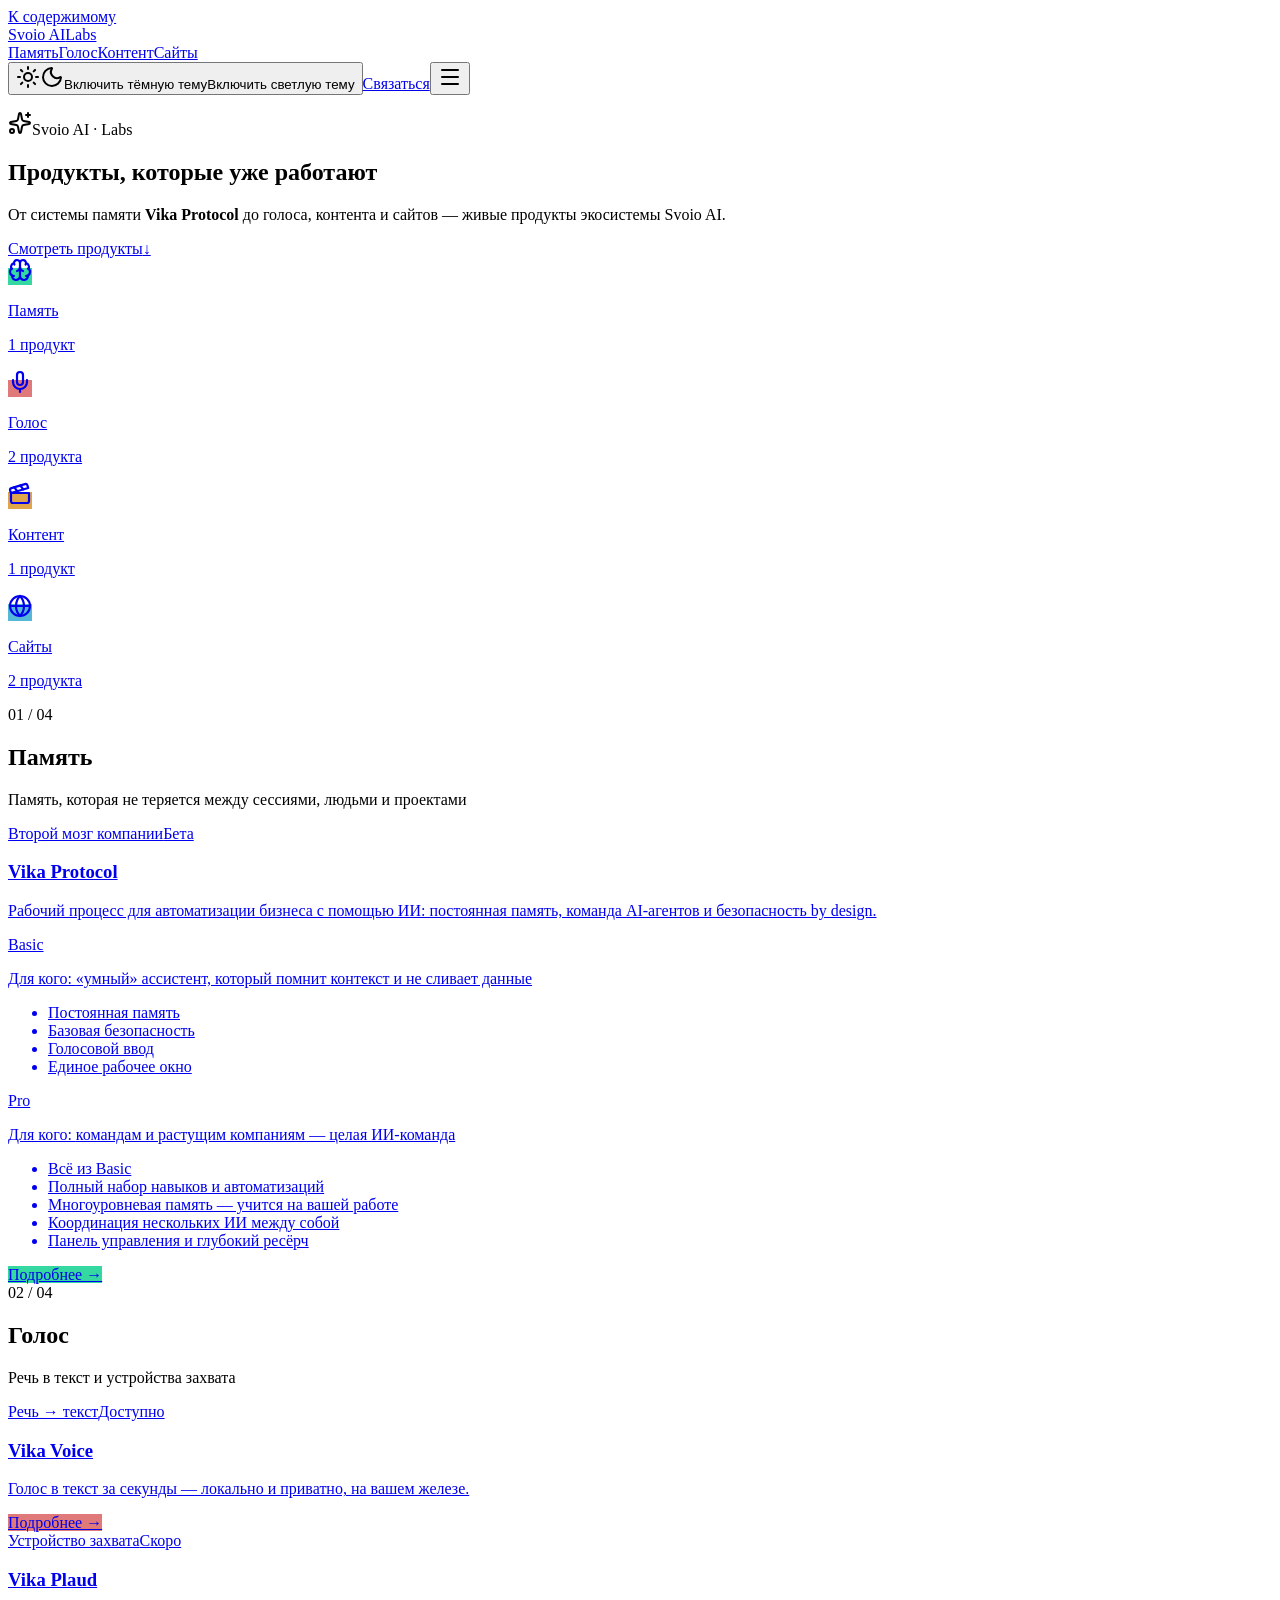
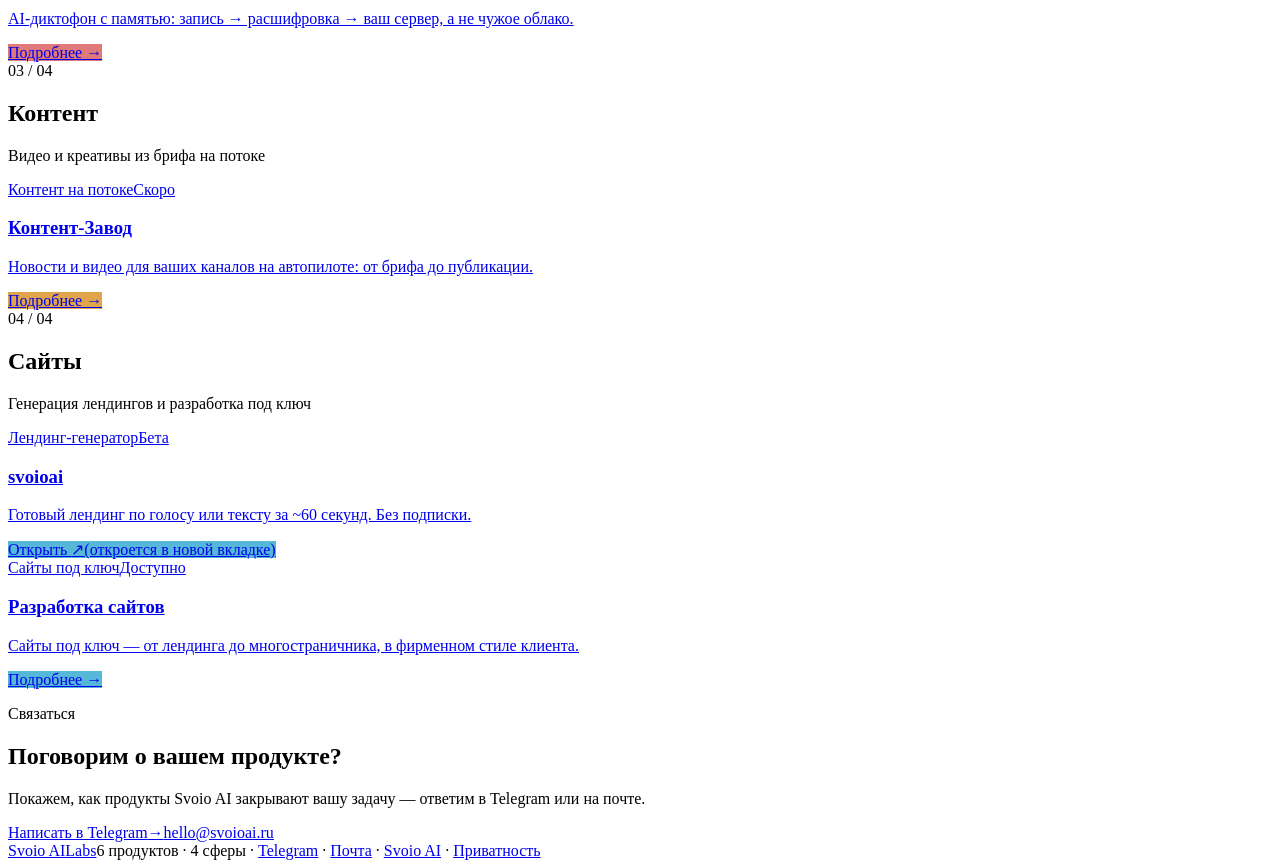
==== index.html @ 1973b531 "preview: палитра деки 10.07 (мятная пастель + изумруд #34D8A0, dark = фон деки)" ====
<!DOCTYPE html><!--0ziv32UaS5_uFhUpvoPOi--><html lang="ru"><head><meta charSet="utf-8"/><meta name="viewport" content="width=device-width, initial-scale=1"/><link rel="stylesheet" href="/svoio-labs-preview/_next/static/css/07f4c664847dee01.css" data-precedence="next"/><link rel="preload" as="script" fetchPriority="low" href="/svoio-labs-preview/_next/static/chunks/webpack-43493f7ee787bfeb.js"/><script src="/svoio-labs-preview/_next/static/chunks/4bd1b696-c023c6e3521b1417.js" async=""></script><script src="/svoio-labs-preview/_next/static/chunks/255-1a60684a351b09e8.js" async=""></script><script src="/svoio-labs-preview/_next/static/chunks/main-app-28911d94b68dcb3b.js" async=""></script><script src="/svoio-labs-preview/_next/static/chunks/app/layout-3452ab8b7e08d75d.js" async=""></script><script src="/svoio-labs-preview/_next/static/chunks/143-d7a1c77d7579bd96.js" async=""></script><script src="/svoio-labs-preview/_next/static/chunks/app/page-fef2a7139f2a20ef.js" async=""></script><title>Svoio AI Labs — витрина продуктов</title><meta name="description" content="Svoio AI — продукты и AI-инструменты: память (Vika Protocol), голос, контент, разработка сайтов."/><meta name="application-name" content="Svoio AI Labs"/><link rel="canonical" href="https://labs.svoioai.ru/"/><meta property="og:title" content="Svoio AI Labs — витрина продуктов"/><meta property="og:description" content="Svoio AI — продукты и AI-инструменты: память, голос, контент, сайты."/><meta property="og:url" content="https://labs.svoioai.ru/"/><meta property="og:site_name" content="Svoio AI Labs"/><meta property="og:locale" content="ru_RU"/><meta property="og:image" content="https://labs.svoioai.ru/og-default.png"/><meta property="og:type" content="website"/><meta name="twitter:card" content="summary_large_image"/><meta name="twitter:title" content="Svoio AI Labs — витрина продуктов"/><meta name="twitter:description" content="Svoio AI — продукты и AI-инструменты: память, голос, контент, сайты."/><meta name="twitter:image" content="https://labs.svoioai.ru/og-default.png"/><script src="/svoio-labs-preview/_next/static/chunks/polyfills-42372ed130431b0a.js" noModule=""></script></head><body><div hidden=""><!--$--><!--/$--></div><script type="application/ld+json">{"@context":"https://schema.org","@type":"Organization","name":"Svoio AI","url":"https://svoioai.ru","description":"Российская компания AI-продуктов: память, голос, контент, сайты.","sameAs":["https://svoioai.ru","https://t.me/svoioai"]}</script><script>((a,b,c,d,e,f,g,h)=>{let i=document.documentElement,j=["light","dark"];function k(b){var c;(Array.isArray(a)?a:[a]).forEach(a=>{let c="class"===a,d=c&&f?e.map(a=>f[a]||a):e;c?(i.classList.remove(...d),i.classList.add(f&&f[b]?f[b]:b)):i.setAttribute(a,b)}),c=b,h&&j.includes(c)&&(i.style.colorScheme=c)}if(d)k(d);else try{let a=localStorage.getItem(b)||c,d=g&&"system"===a?window.matchMedia("(prefers-color-scheme: dark)").matches?"dark":"light":a;k(d)}catch(a){}})("class","theme","light",null,["light","dark"],null,true,true)</script><a href="#main" class="border-border bg-main text-main-foreground rounded-base font-heading sr-only border-2 px-4 py-2 focus:not-sr-only focus:fixed focus:top-3 focus:left-3 focus:z-[100]">К содержимому</a><header class="border-border bg-secondary-background sticky top-0 z-50 border-b-4"><div class="mx-auto flex max-w-[1200px] items-center justify-between gap-4 px-5 py-3.5"><a class="shrink-0" aria-label="Svoio AI Labs" href="/svoio-labs-preview/"><span class="font-display inline-flex items-center gap-2 text-xl font-bold tracking-tight">Svoio AI<span class="border-border bg-main text-main-foreground rounded-base border-2 px-1.5 py-0.5 font-mono text-[0.62rem] font-semibold tracking-[0.18em] uppercase">Labs</span></span></a><nav class="hidden items-center gap-6 md:flex" aria-label="Сферы"><a class="font-heading underline-offset-4 hover:underline hover:decoration-4" href="/svoio-labs-preview/#memory">Память</a><a class="font-heading underline-offset-4 hover:underline hover:decoration-4" href="/svoio-labs-preview/#voice">Голос</a><a class="font-heading underline-offset-4 hover:underline hover:decoration-4" href="/svoio-labs-preview/#content">Контент</a><a class="font-heading underline-offset-4 hover:underline hover:decoration-4" href="/svoio-labs-preview/#web">Сайты</a></nav><div class="flex items-center gap-3"><button type="button" class="border-border bg-secondary-background rounded-base grid size-11 shrink-0 place-items-center border-2"><svg xmlns="http://www.w3.org/2000/svg" width="24" height="24" viewBox="0 0 24 24" fill="none" stroke="currentColor" stroke-width="2" stroke-linecap="round" stroke-linejoin="round" class="lucide lucide-sun stroke-foreground hidden size-6 dark:inline" aria-hidden="true"><circle cx="12" cy="12" r="4"></circle><path d="M12 2v2"></path><path d="M12 20v2"></path><path d="m4.93 4.93 1.41 1.41"></path><path d="m17.66 17.66 1.41 1.41"></path><path d="M2 12h2"></path><path d="M20 12h2"></path><path d="m6.34 17.66-1.41 1.41"></path><path d="m19.07 4.93-1.41 1.41"></path></svg><svg xmlns="http://www.w3.org/2000/svg" width="24" height="24" viewBox="0 0 24 24" fill="none" stroke="currentColor" stroke-width="2" stroke-linecap="round" stroke-linejoin="round" class="lucide lucide-moon stroke-foreground inline size-6 dark:hidden" aria-hidden="true"><path d="M20.985 12.486a9 9 0 1 1-9.473-9.472c.405-.022.617.46.402.803a6 6 0 0 0 8.268 8.268c.344-.215.825-.004.803.401"></path></svg><span class="sr-only dark:hidden">Включить тёмную тему</span><span class="sr-only hidden dark:inline">Включить светлую тему</span></button><a class="border-border rounded-base shadow-shadow font-heading hover:translate-x-boxShadowX hover:translate-y-boxShadowY inline-flex items-center gap-2 border-2 transition-all hover:shadow-none bg-main text-main-foreground max-md:hidden px-4 py-2" href="https://t.me/svoioai" target="_blank" rel="noreferrer noopener">Связаться</a><button type="button" class="border-border bg-secondary-background rounded-base grid size-11 place-items-center border-2 md:hidden" aria-label="Меню" aria-expanded="false" aria-controls="mobile-menu"><svg xmlns="http://www.w3.org/2000/svg" width="24" height="24" viewBox="0 0 24 24" fill="none" stroke="currentColor" stroke-width="2" stroke-linecap="round" stroke-linejoin="round" class="lucide lucide-menu size-6" aria-hidden="true"><path d="M4 5h16"></path><path d="M4 12h16"></path><path d="M4 19h16"></path></svg></button></div></div><div id="mobile-menu" class="border-border bg-background border-t-2 px-5 py-4 md:hidden" hidden=""><nav class="flex flex-col gap-3" aria-label="Мобильная навигация"><a class="border-border rounded-base shadow-shadow font-heading hover:translate-x-boxShadowX hover:translate-y-boxShadowY inline-flex items-center gap-2 border-2 transition-all hover:shadow-none bg-secondary-background px-4 py-3" href="/svoio-labs-preview/#memory">Память</a><a class="border-border rounded-base shadow-shadow font-heading hover:translate-x-boxShadowX hover:translate-y-boxShadowY inline-flex items-center gap-2 border-2 transition-all hover:shadow-none bg-secondary-background px-4 py-3" href="/svoio-labs-preview/#voice">Голос</a><a class="border-border rounded-base shadow-shadow font-heading hover:translate-x-boxShadowX hover:translate-y-boxShadowY inline-flex items-center gap-2 border-2 transition-all hover:shadow-none bg-secondary-background px-4 py-3" href="/svoio-labs-preview/#content">Контент</a><a class="border-border rounded-base shadow-shadow font-heading hover:translate-x-boxShadowX hover:translate-y-boxShadowY inline-flex items-center gap-2 border-2 transition-all hover:shadow-none bg-secondary-background px-4 py-3" href="/svoio-labs-preview/#web">Сайты</a></nav><a class="border-border rounded-base shadow-shadow font-heading hover:translate-x-boxShadowX hover:translate-y-boxShadowY inline-flex items-center gap-2 border-2 transition-all hover:shadow-none bg-main text-main-foreground mt-4 w-full justify-center px-4 py-3" href="https://t.me/svoioai" target="_blank" rel="noreferrer noopener">Связаться</a></div></header><main id="main" class="mx-auto max-w-[1200px] px-5"><section class="grid items-center gap-10 py-14 md:grid-cols-[1.15fr_1fr] md:py-20" aria-label="Витрина продуктов Svoio AI"><div><p class="border-border bg-secondary-background rounded-base inline-flex items-center gap-2 border-2 px-3 py-1 font-mono text-xs font-semibold tracking-[0.18em] uppercase"><svg xmlns="http://www.w3.org/2000/svg" width="24" height="24" viewBox="0 0 24 24" fill="none" stroke="currentColor" stroke-width="2" stroke-linecap="round" stroke-linejoin="round" class="lucide lucide-sparkles size-3.5" aria-hidden="true"><path d="M11.017 2.814a1 1 0 0 1 1.966 0l1.051 5.558a2 2 0 0 0 1.594 1.594l5.558 1.051a1 1 0 0 1 0 1.966l-5.558 1.051a2 2 0 0 0-1.594 1.594l-1.051 5.558a1 1 0 0 1-1.966 0l-1.051-5.558a2 2 0 0 0-1.594-1.594l-5.558-1.051a1 1 0 0 1 0-1.966l5.558-1.051a2 2 0 0 0 1.594-1.594z"></path><path d="M20 2v4"></path><path d="M22 4h-4"></path><circle cx="4" cy="20" r="2"></circle></svg>Svoio AI · Labs</p><h1 class="font-display mt-6 text-4xl leading-[1.06] font-bold tracking-tight sm:text-5xl xl:text-6xl">Продукты, которые<!-- --> <span class="border-border bg-main text-main-foreground rounded-base shadow-shadow mt-2 inline-block -rotate-1 border-2 px-3 py-0.5">уже работают</span></h1><p class="mt-6 max-w-[46ch] text-base sm:text-lg">От системы памяти <strong>Vika Protocol</strong> до голоса, контента и сайтов — живые продукты экосистемы Svoio AI.</p><div class="mt-8 flex flex-wrap gap-4"><a class="border-border rounded-base shadow-shadow font-heading hover:translate-x-boxShadowX hover:translate-y-boxShadowY inline-flex items-center gap-2 border-2 transition-all hover:shadow-none bg-main text-main-foreground px-6 py-3" href="#memory">Смотреть продукты<span aria-hidden="true">↓</span></a></div></div><nav class="grid grid-cols-2 gap-5" aria-label="Сферы продуктов"><a href="#memory" class="border-border rounded-base shadow-shadow hover:translate-x-boxShadowX hover:translate-y-boxShadowY border-2 p-5 text-black transition-all hover:shadow-none" style="background:#34d8a0"><svg xmlns="http://www.w3.org/2000/svg" width="24" height="24" viewBox="0 0 24 24" fill="none" stroke="currentColor" stroke-width="2.2" stroke-linecap="round" stroke-linejoin="round" class="lucide lucide-brain size-8 sm:size-9" aria-hidden="true"><path d="M12 18V5"></path><path d="M15 13a4.17 4.17 0 0 1-3-4 4.17 4.17 0 0 1-3 4"></path><path d="M17.598 6.5A3 3 0 1 0 12 5a3 3 0 1 0-5.598 1.5"></path><path d="M17.997 5.125a4 4 0 0 1 2.526 5.77"></path><path d="M18 18a4 4 0 0 0 2-7.464"></path><path d="M19.967 17.483A4 4 0 1 1 12 18a4 4 0 1 1-7.967-.517"></path><path d="M6 18a4 4 0 0 1-2-7.464"></path><path d="M6.003 5.125a4 4 0 0 0-2.526 5.77"></path></svg><p class="font-heading mt-3 text-lg sm:text-xl">Память</p><p class="mt-0.5 font-mono text-xs">1<!-- --> <!-- -->продукт</p></a><a href="#voice" class="border-border rounded-base shadow-shadow hover:translate-x-boxShadowX hover:translate-y-boxShadowY border-2 p-5 text-black transition-all hover:shadow-none" style="background:#e07a7a"><svg xmlns="http://www.w3.org/2000/svg" width="24" height="24" viewBox="0 0 24 24" fill="none" stroke="currentColor" stroke-width="2.2" stroke-linecap="round" stroke-linejoin="round" class="lucide lucide-mic size-8 sm:size-9" aria-hidden="true"><path d="M12 19v3"></path><path d="M19 10v2a7 7 0 0 1-14 0v-2"></path><rect x="9" y="2" width="6" height="13" rx="3"></rect></svg><p class="font-heading mt-3 text-lg sm:text-xl">Голос</p><p class="mt-0.5 font-mono text-xs">2<!-- --> <!-- -->продукта</p></a><a href="#content" class="border-border rounded-base shadow-shadow hover:translate-x-boxShadowX hover:translate-y-boxShadowY border-2 p-5 text-black transition-all hover:shadow-none" style="background:#e0a54b"><svg xmlns="http://www.w3.org/2000/svg" width="24" height="24" viewBox="0 0 24 24" fill="none" stroke="currentColor" stroke-width="2.2" stroke-linecap="round" stroke-linejoin="round" class="lucide lucide-clapperboard size-8 sm:size-9" aria-hidden="true"><path d="m12.296 3.464 3.02 3.956"></path><path d="M20.2 6 3 11l-.9-2.4c-.3-1.1.3-2.2 1.3-2.5l13.5-4c1.1-.3 2.2.3 2.5 1.3z"></path><path d="M3 11h18v8a2 2 0 0 1-2 2H5a2 2 0 0 1-2-2z"></path><path d="m6.18 5.276 3.1 3.899"></path></svg><p class="font-heading mt-3 text-lg sm:text-xl">Контент</p><p class="mt-0.5 font-mono text-xs">1<!-- --> <!-- -->продукт</p></a><a href="#web" class="border-border rounded-base shadow-shadow hover:translate-x-boxShadowX hover:translate-y-boxShadowY border-2 p-5 text-black transition-all hover:shadow-none" style="background:#56b8d8"><svg xmlns="http://www.w3.org/2000/svg" width="24" height="24" viewBox="0 0 24 24" fill="none" stroke="currentColor" stroke-width="2.2" stroke-linecap="round" stroke-linejoin="round" class="lucide lucide-globe size-8 sm:size-9" aria-hidden="true"><circle cx="12" cy="12" r="10"></circle><path d="M12 2a14.5 14.5 0 0 0 0 20 14.5 14.5 0 0 0 0-20"></path><path d="M2 12h20"></path></svg><p class="font-heading mt-3 text-lg sm:text-xl">Сайты</p><p class="mt-0.5 font-mono text-xs">2<!-- --> <!-- -->продукта</p></a></nav></section><section class="sphere scroll-mt-24 py-10 md:py-14" id="memory"><div class="mb-8 flex flex-wrap items-baseline gap-x-5 gap-y-2"><span class="sphere-eyebrow border-border bg-secondary-background rounded-base border-2 px-2.5 py-1 font-mono text-xs font-semibold">01<span class="opacity-50"> / </span>04</span><h2 class="font-display text-3xl font-bold sm:text-4xl">Память</h2><p class="w-full text-base sm:w-auto sm:text-lg">Память, которая не теряется между сессиями, людьми и проектами</p></div><div class="grid gap-7 "><a class="pcard border-border rounded-base shadow-shadow hover:translate-x-boxShadowX hover:translate-y-boxShadowY group flex flex-col border-2 text-black transition-all hover:shadow-none pcard-featured p-7 sm:col-span-2 sm:p-9" style="background:#34d8a0" href="/products/vika-protocol/"><div class="flex items-start justify-between gap-3"><span class="font-mono text-xs font-semibold tracking-[0.14em] uppercase">Второй мозг компании</span><span class="pcard-pill pcard-pill-beta rounded-base inline-flex shrink-0 items-center gap-1.5 border-2 border-black bg-white px-2.5 py-0.5 text-xs font-semibold text-black"><span aria-hidden="true" class="size-2 rounded-full" style="background:#b45309"></span>Бета</span></div><h3 class="pcard-title font-display mt-4 font-bold text-3xl sm:text-4xl">Vika Protocol</h3><p class="pcard-tag mt-2 max-w-[52ch] text-base sm:text-lg">Рабочий процесс для автоматизации бизнеса с помощью ИИ: постоянная память, команда AI-агентов и безопасность by design.</p><div class="pcard-tiers mt-6 grid gap-4 sm:grid-cols-2"><div class="rounded-base border-2 border-black bg-white p-4 text-black sm:p-5"><p class="font-display text-lg font-bold">Basic</p><p class="mt-1 text-sm">Для кого: <!-- -->«умный» ассистент, который помнит контекст и не сливает данные</p><ul class="mt-3 list-none space-y-1.5 text-sm"><li class="flex gap-2"><span aria-hidden="true" class="mt-[7px] size-1.5 shrink-0 bg-black"></span>Постоянная память</li><li class="flex gap-2"><span aria-hidden="true" class="mt-[7px] size-1.5 shrink-0 bg-black"></span>Базовая безопасность</li><li class="flex gap-2"><span aria-hidden="true" class="mt-[7px] size-1.5 shrink-0 bg-black"></span>Голосовой ввод</li><li class="flex gap-2"><span aria-hidden="true" class="mt-[7px] size-1.5 shrink-0 bg-black"></span>Единое рабочее окно</li></ul></div><div class="rounded-base border-2 border-black bg-white p-4 text-black sm:p-5"><p class="font-display text-lg font-bold">Pro</p><p class="mt-1 text-sm">Для кого: <!-- -->командам и растущим компаниям — целая ИИ-команда</p><ul class="mt-3 list-none space-y-1.5 text-sm"><li class="flex gap-2"><span aria-hidden="true" class="mt-[7px] size-1.5 shrink-0 bg-black"></span>Всё из Basic</li><li class="flex gap-2"><span aria-hidden="true" class="mt-[7px] size-1.5 shrink-0 bg-black"></span>Полный набор навыков и автоматизаций</li><li class="flex gap-2"><span aria-hidden="true" class="mt-[7px] size-1.5 shrink-0 bg-black"></span>Многоуровневая память — учится на вашей работе</li><li class="flex gap-2"><span aria-hidden="true" class="mt-[7px] size-1.5 shrink-0 bg-black"></span>Координация нескольких ИИ между собой</li><li class="flex gap-2"><span aria-hidden="true" class="mt-[7px] size-1.5 shrink-0 bg-black"></span>Панель управления и глубокий ресёрч</li></ul></div></div><span class="font-heading mt-auto pt-5 underline-offset-4 group-hover:underline group-hover:decoration-4">Подробнее <span aria-hidden="true">→</span></span></a></div></section><section class="sphere scroll-mt-24 py-10 md:py-14" id="voice"><div class="mb-8 flex flex-wrap items-baseline gap-x-5 gap-y-2"><span class="sphere-eyebrow border-border bg-secondary-background rounded-base border-2 px-2.5 py-1 font-mono text-xs font-semibold">02<span class="opacity-50"> / </span>04</span><h2 class="font-display text-3xl font-bold sm:text-4xl">Голос</h2><p class="w-full text-base sm:w-auto sm:text-lg">Речь в текст и устройства захвата</p></div><div class="grid gap-7 sm:grid-cols-2"><a class="pcard border-border rounded-base shadow-shadow hover:translate-x-boxShadowX hover:translate-y-boxShadowY group flex flex-col border-2 text-black transition-all hover:shadow-none p-6" style="background:#e07a7a" href="/products/vika-voice/"><div class="flex items-start justify-between gap-3"><span class="font-mono text-xs font-semibold tracking-[0.14em] uppercase">Речь → текст</span><span class="pcard-pill pcard-pill-live rounded-base inline-flex shrink-0 items-center gap-1.5 border-2 border-black bg-white px-2.5 py-0.5 text-xs font-semibold text-black"><span aria-hidden="true" class="size-2 rounded-full" style="background:#15803d"></span>Доступно</span></div><h3 class="pcard-title font-display mt-4 font-bold text-2xl">Vika Voice</h3><p class="pcard-tag mt-2 text-sm sm:text-base">Голос в текст за секунды — локально и приватно, на вашем железе.</p><span class="font-heading mt-auto pt-5 underline-offset-4 group-hover:underline group-hover:decoration-4">Подробнее <span aria-hidden="true">→</span></span></a><a class="pcard border-border rounded-base shadow-shadow hover:translate-x-boxShadowX hover:translate-y-boxShadowY group flex flex-col border-2 text-black transition-all hover:shadow-none p-6" style="background:#e07a7a" href="/products/vika-plaud/"><div class="flex items-start justify-between gap-3"><span class="font-mono text-xs font-semibold tracking-[0.14em] uppercase">Устройство захвата</span><span class="pcard-pill pcard-pill-soon rounded-base inline-flex shrink-0 items-center gap-1.5 border-2 border-black bg-white px-2.5 py-0.5 text-xs font-semibold text-black"><span aria-hidden="true" class="size-2 rounded-full" style="background:#57534e"></span>Скоро</span></div><h3 class="pcard-title font-display mt-4 font-bold text-2xl">Vika Plaud</h3><p class="pcard-tag mt-2 text-sm sm:text-base">AI-диктофон с памятью: запись → расшифровка → ваш сервер, а не чужое облако.</p><span class="font-heading mt-auto pt-5 underline-offset-4 group-hover:underline group-hover:decoration-4">Подробнее <span aria-hidden="true">→</span></span></a></div></section><section class="sphere scroll-mt-24 py-10 md:py-14" id="content"><div class="mb-8 flex flex-wrap items-baseline gap-x-5 gap-y-2"><span class="sphere-eyebrow border-border bg-secondary-background rounded-base border-2 px-2.5 py-1 font-mono text-xs font-semibold">03<span class="opacity-50"> / </span>04</span><h2 class="font-display text-3xl font-bold sm:text-4xl">Контент</h2><p class="w-full text-base sm:w-auto sm:text-lg">Видео и креативы из брифа на потоке</p></div><div class="grid gap-7 "><a class="pcard border-border rounded-base shadow-shadow hover:translate-x-boxShadowX hover:translate-y-boxShadowY group flex flex-col border-2 text-black transition-all hover:shadow-none p-6" style="background:#e0a54b" href="/products/content-factory/"><div class="flex items-start justify-between gap-3"><span class="font-mono text-xs font-semibold tracking-[0.14em] uppercase">Контент на потоке</span><span class="pcard-pill pcard-pill-soon rounded-base inline-flex shrink-0 items-center gap-1.5 border-2 border-black bg-white px-2.5 py-0.5 text-xs font-semibold text-black"><span aria-hidden="true" class="size-2 rounded-full" style="background:#57534e"></span>Скоро</span></div><h3 class="pcard-title font-display mt-4 font-bold text-2xl">Контент-Завод</h3><p class="pcard-tag mt-2 text-sm sm:text-base">Новости и видео для ваших каналов на автопилоте: от брифа до публикации.</p><span class="font-heading mt-auto pt-5 underline-offset-4 group-hover:underline group-hover:decoration-4">Подробнее <span aria-hidden="true">→</span></span></a></div></section><section class="sphere scroll-mt-24 py-10 md:py-14" id="web"><div class="mb-8 flex flex-wrap items-baseline gap-x-5 gap-y-2"><span class="sphere-eyebrow border-border bg-secondary-background rounded-base border-2 px-2.5 py-1 font-mono text-xs font-semibold">04<span class="opacity-50"> / </span>04</span><h2 class="font-display text-3xl font-bold sm:text-4xl">Сайты</h2><p class="w-full text-base sm:w-auto sm:text-lg">Генерация лендингов и разработка под ключ</p></div><div class="grid gap-7 sm:grid-cols-2"><a class="pcard border-border rounded-base shadow-shadow hover:translate-x-boxShadowX hover:translate-y-boxShadowY group flex flex-col border-2 text-black transition-all hover:shadow-none p-6" style="background:#56b8d8" href="https://svoioai.ru/" target="_blank" rel="noreferrer noopener"><div class="flex items-start justify-between gap-3"><span class="font-mono text-xs font-semibold tracking-[0.14em] uppercase">Лендинг-генератор</span><span class="pcard-pill pcard-pill-beta rounded-base inline-flex shrink-0 items-center gap-1.5 border-2 border-black bg-white px-2.5 py-0.5 text-xs font-semibold text-black"><span aria-hidden="true" class="size-2 rounded-full" style="background:#b45309"></span>Бета</span></div><h3 class="pcard-title font-display mt-4 font-bold text-2xl">svoioai</h3><p class="pcard-tag mt-2 text-sm sm:text-base">Готовый лендинг по голосу или тексту за ~60 секунд. Без подписки.</p><span class="font-heading mt-auto pt-5 underline-offset-4 group-hover:underline group-hover:decoration-4">Открыть <span aria-hidden="true">↗</span><span class="sr-only">(откроется в новой вкладке)</span></span></a><a class="pcard border-border rounded-base shadow-shadow hover:translate-x-boxShadowX hover:translate-y-boxShadowY group flex flex-col border-2 text-black transition-all hover:shadow-none p-6" style="background:#56b8d8" href="/products/web-development/"><div class="flex items-start justify-between gap-3"><span class="font-mono text-xs font-semibold tracking-[0.14em] uppercase">Сайты под ключ</span><span class="pcard-pill pcard-pill-live rounded-base inline-flex shrink-0 items-center gap-1.5 border-2 border-black bg-white px-2.5 py-0.5 text-xs font-semibold text-black"><span aria-hidden="true" class="size-2 rounded-full" style="background:#15803d"></span>Доступно</span></div><h3 class="pcard-title font-display mt-4 font-bold text-2xl">Разработка сайтов</h3><p class="pcard-tag mt-2 text-sm sm:text-base">Сайты под ключ — от лендинга до многостраничника, в фирменном стиле клиента.</p><span class="font-heading mt-auto pt-5 underline-offset-4 group-hover:underline group-hover:decoration-4">Подробнее <span aria-hidden="true">→</span></span></a></div></section><section class="my-16 md:my-24" aria-label="Связаться"><div class="border-border bg-main text-main-foreground rounded-base shadow-shadow border-2 px-6 py-12 text-center md:px-12 md:py-16"><p class="font-mono text-xs font-semibold tracking-[0.22em] uppercase">Связаться</p><h2 class="font-display mt-4 text-3xl font-bold sm:text-4xl md:text-5xl">Поговорим о вашем продукте?</h2><p class="mx-auto mt-5 max-w-[46ch] text-base sm:text-lg">Покажем, как продукты Svoio AI закрывают вашу задачу — ответим в Telegram или на почте.</p><div class="mt-8 flex flex-wrap items-center justify-center gap-4"><a class="rounded-base font-heading hover:translate-x-boxShadowX hover:translate-y-boxShadowY inline-flex items-center gap-2 border-2 border-black bg-black px-6 py-3 text-white transition-all [box-shadow:4px_-4px_0_0_#fff] hover:[box-shadow:none]" href="https://t.me/svoioai" target="_blank" rel="noreferrer noopener">Написать в Telegram<span aria-hidden="true">→</span></a><a class="rounded-base font-heading shadow-shadow hover:translate-x-boxShadowX hover:translate-y-boxShadowY inline-flex items-center border-2 border-black bg-white px-6 py-3 font-mono text-sm text-black transition-all hover:shadow-none" href="mailto:hello@svoioai.ru">hello@svoioai.ru</a></div></div></section></main><footer class="border-border bg-secondary-background border-t-4"><div class="mx-auto flex max-w-[1200px] flex-wrap items-center justify-between gap-x-8 gap-y-4 px-5 py-8"><a href="/svoio-labs-preview/"><span class="font-display inline-flex items-center gap-2 text-xl font-bold tracking-tight">Svoio AI<span class="border-border bg-main text-main-foreground rounded-base border-2 px-1.5 py-0.5 font-mono text-[0.62rem] font-semibold tracking-[0.18em] uppercase">Labs</span></span></a><span class="text-sm">6<!-- --> <!-- -->продуктов<!-- --> ·<!-- --> <!-- -->4<!-- --> <!-- -->сферы<!-- --> · <a class="font-heading underline underline-offset-4" href="https://t.me/svoioai" target="_blank" rel="noreferrer noopener">Telegram</a> · <a class="font-heading underline underline-offset-4" href="mailto:hello@svoioai.ru">Почта</a> · <a class="font-heading underline underline-offset-4" href="https://svoioai.ru" target="_blank" rel="noreferrer noopener">Svoio AI</a> · <a class="font-heading underline underline-offset-4" href="/svoio-labs-preview/privacy/">Приватность</a></span></div></footer><!--$--><!--/$--><script src="/svoio-labs-preview/_next/static/chunks/webpack-43493f7ee787bfeb.js" id="_R_" async=""></script><script>(self.__next_f=self.__next_f||[]).push([0])</script><script>self.__next_f.push([1,"1:\"$Sreact.fragment\"\n2:I[3479,[\"177\",\"static/chunks/app/layout-3452ab8b7e08d75d.js\"],\"ThemeProvider\"]\n3:I[9766,[],\"\"]\n4:I[8924,[],\"\"]\n5:I[6667,[\"143\",\"static/chunks/143-d7a1c77d7579bd96.js\",\"974\",\"static/chunks/app/page-fef2a7139f2a20ef.js\"],\"SiteHeader\"]\n6:I[2619,[\"143\",\"static/chunks/143-d7a1c77d7579bd96.js\",\"974\",\"static/chunks/app/page-fef2a7139f2a20ef.js\"],\"\"]\n14:I[7150,[],\"\"]\n:HL[\"/svoio-labs-preview/_next/static/css/07f4c664847dee01.css\",\"style\"]\n"])</script><script>self.__next_f.push([1,"0:{\"P\":null,\"b\":\"0ziv32UaS5_uFhUpvoPOi\",\"p\":\"/svoio-labs-preview\",\"c\":[\"\",\"\"],\"i\":false,\"f\":[[[\"\",{\"children\":[\"__PAGE__\",{}]},\"$undefined\",\"$undefined\",true],[\"\",[\"$\",\"$1\",\"c\",{\"children\":[[[\"$\",\"link\",\"0\",{\"rel\":\"stylesheet\",\"href\":\"/svoio-labs-preview/_next/static/css/07f4c664847dee01.css\",\"precedence\":\"next\",\"crossOrigin\":\"$undefined\",\"nonce\":\"$undefined\"}]],[\"$\",\"html\",null,{\"lang\":\"ru\",\"suppressHydrationWarning\":true,\"children\":[\"$\",\"body\",null,{\"children\":[[\"$\",\"script\",null,{\"type\":\"application/ld+json\",\"dangerouslySetInnerHTML\":{\"__html\":\"{\\\"@context\\\":\\\"https://schema.org\\\",\\\"@type\\\":\\\"Organization\\\",\\\"name\\\":\\\"Svoio AI\\\",\\\"url\\\":\\\"https://svoioai.ru\\\",\\\"description\\\":\\\"Российская компания AI-продуктов: память, голос, контент, сайты.\\\",\\\"sameAs\\\":[\\\"https://svoioai.ru\\\",\\\"https://t.me/svoioai\\\"]}\"}}],[\"$\",\"$L2\",null,{\"attribute\":\"class\",\"defaultTheme\":\"light\",\"disableTransitionOnChange\":true,\"children\":[[\"$\",\"a\",null,{\"href\":\"#main\",\"className\":\"border-border bg-main text-main-foreground rounded-base font-heading sr-only border-2 px-4 py-2 focus:not-sr-only focus:fixed focus:top-3 focus:left-3 focus:z-[100]\",\"children\":\"К содержимому\"}],[\"$\",\"$L3\",null,{\"parallelRouterKey\":\"children\",\"error\":\"$undefined\",\"errorStyles\":\"$undefined\",\"errorScripts\":\"$undefined\",\"template\":[\"$\",\"$L4\",null,{}],\"templateStyles\":\"$undefined\",\"templateScripts\":\"$undefined\",\"notFound\":[[[\"$\",\"$L5\",null,{\"nav\":[{\"id\":\"memory\",\"label\":\"Память\"},{\"id\":\"voice\",\"label\":\"Голос\"},{\"id\":\"content\",\"label\":\"Контент\"},{\"id\":\"web\",\"label\":\"Сайты\"}]}],[\"$\",\"main\",null,{\"id\":\"main\",\"className\":\"mx-auto max-w-[860px] px-5 py-20 text-center\",\"children\":[[\"$\",\"p\",null,{\"className\":\"border-border bg-main text-main-foreground rounded-base shadow-shadow font-display inline-block -rotate-2 border-2 px-4 py-1 text-5xl font-bold sm:text-6xl\",\"children\":\"404\"}],[\"$\",\"h1\",null,{\"className\":\"font-display mt-8 text-2xl font-bold sm:text-3xl\",\"children\":\"Такой страницы нет\"}],[\"$\",\"p\",null,{\"className\":\"mx-auto mt-4 max-w-[42ch]\",\"children\":\"Возможно, ссылка устарела или страница переехала. Все продукты — на главной.\"}],[\"$\",\"p\",null,{\"className\":\"mt-8\",\"children\":[\"$\",\"$L6\",null,{\"href\":\"/\",\"className\":\"border-border rounded-base shadow-shadow font-heading hover:translate-x-boxShadowX hover:translate-y-boxShadowY inline-flex items-center gap-2 border-2 transition-all hover:shadow-none bg-secondary-background px-5 py-2.5\",\"children\":\"← Все продукты\"}]}]]}],[\"$\",\"footer\",null,{\"className\":\"border-border bg-secondary-background border-t-4\",\"children\":[\"$\",\"div\",null,{\"className\":\"mx-auto flex max-w-[1200px] flex-wrap items-center justify-between gap-x-8 gap-y-4 px-5 py-8\",\"children\":[[\"$\",\"$L6\",null,{\"href\":\"/\",\"children\":[\"$\",\"span\",null,{\"className\":\"font-display inline-flex items-center gap-2 text-xl font-bold tracking-tight\",\"children\":[\"Svoio AI\",[\"$\",\"span\",null,{\"className\":\"border-border bg-main text-main-foreground rounded-base border-2 px-1.5 py-0.5 font-mono text-[0.62rem] font-semibold tracking-[0.18em] uppercase\",\"children\":\"Labs\"}]]}]}],[\"$\",\"span\",null,{\"className\":\"text-sm\",\"children\":[6,\" \",\"продуктов\",\" ·\",\" \",4,\" \",\"сферы\",\" · \",[\"$\",\"a\",null,{\"className\":\"font-heading underline underline-offset-4\",\"href\":\"https://t.me/svoioai\",\"target\":\"_blank\",\"rel\":\"noreferrer noopener\",\"children\":\"Telegram\"}],\" · \",[\"$\",\"a\",null,{\"className\":\"font-heading underline underline-offset-4\",\"href\":\"mailto:hello@svoioai.ru\",\"children\":\"Почта\"}],\" · \",[\"$\",\"a\",null,{\"className\":\"font-heading underline underline-offset-4\",\"href\":\"https://svoioai.ru\",\"target\":\"_blank\",\"rel\":\"noreferrer noopener\",\"children\":\"Svoio AI\"}],\" · \",[\"$\",\"$L6\",null,{\"className\":\"font-heading underline underline-offset-4\",\"href\":\"/privacy/\",\"children\":\"Приватность\"}]]}]]}]}]],[]],\"forbidden\":\"$undefined\",\"unauthorized\":\"$undefined\"}]]}]]}]}]]}],{\"children\":[\"__PAGE__\",[\"$\",\"$1\",\"c\",{\"children\":[[[\"$\",\"$L5\",null,{\"nav\":[{\"id\":\"memory\",\"label\":\"Память\"},{\"id\":\"voice\",\"label\":\"Голос\"},{\"id\":\"content\",\"label\":\"Контент\"},{\"id\":\"web\",\"label\":\"Сайты\"}]}],[\"$\",\"main\",null,{\"id\":\"main\",\"className\":\"mx-auto max-w-[1200px] px-5\",\"children\":[[\"$\",\"section\",null,{\"className\":\"grid items-center gap-10 py-14 md:grid-cols-[1.15fr_1fr] md:py-20\",\"aria-label\":\"Витрина продуктов Svoio AI\",\"children\":[[\"$\",\"div\",null,{\"children\":[[\"$\",\"p\",null,{\"className\":\"border-border bg-secondary-background rounded-base inline-flex items-center gap-2 border-2 px-3 py-1 font-mono text-xs font-semibold tracking-[0.18em] uppercase\",\"children\":[\"$L7\",\"Svoio AI · Labs\"]}],\"$L8\",\"$L9\",\"$La\"]}],\"$Lb\"]}],[\"$Lc\",\"$Ld\",\"$Le\",\"$Lf\"],\"$L10\"]}],\"$L11\"],null,\"$L12\"]}],{},null,false]},null,false],\"$L13\",false]],\"m\":\"$undefined\",\"G\":[\"$14\",[]],\"s\":false,\"S\":true}\n"])</script><script>self.__next_f.push([1,"15:I[45,[\"143\",\"static/chunks/143-d7a1c77d7579bd96.js\",\"974\",\"static/chunks/app/page-fef2a7139f2a20ef.js\"],\"default\"]\n19:I[4431,[],\"OutletBoundary\"]\n1b:I[5278,[],\"AsyncMetadataOutlet\"]\n1d:I[4431,[],\"ViewportBoundary\"]\n1f:I[4431,[],\"MetadataBoundary\"]\n20:\"$Sreact.suspense\"\n7:[\"$\",\"$L15\",null,{\"ref\":\"$undefined\",\"iconNode\":[[\"path\",{\"d\":\"M11.017 2.814a1 1 0 0 1 1.966 0l1.051 5.558a2 2 0 0 0 1.594 1.594l5.558 1.051a1 1 0 0 1 0 1.966l-5.558 1.051a2 2 0 0 0-1.594 1.594l-1.051 5.558a1 1 0 0 1-1.966 0l-1.051-5.558a2 2 0 0 0-1.594-1.594l-5.558-1.051a1 1 0 0 1 0-1.966l5.558-1.051a2 2 0 0 0 1.594-1.594z\",\"key\":\"1s2grr\"}],[\"path\",{\"d\":\"M20 2v4\",\"key\":\"1rf3ol\"}],[\"path\",{\"d\":\"M22 4h-4\",\"key\":\"gwowj6\"}],[\"circle\",{\"cx\":\"4\",\"cy\":\"20\",\"r\":\"2\",\"key\":\"6kqj1y\"}]],\"className\":\"lucide-sparkles size-3.5\",\"aria-hidden\":true}]\n8:[\"$\",\"h1\",null,{\"className\":\"font-display mt-6 text-4xl leading-[1.06] font-bold tracking-tight sm:text-5xl xl:text-6xl\",\"children\":[\"Продукты, которые\",\" \",[\"$\",\"span\",null,{\"className\":\"border-border bg-main text-main-foreground rounded-base shadow-shadow mt-2 inline-block -rotate-1 border-2 px-3 py-0.5\",\"children\":\"уже работают\"}]]}]\n9:[\"$\",\"p\",null,{\"className\":\"mt-6 max-w-[46ch] text-base sm:text-lg\",\"children\":[\"От системы памяти \",[\"$\",\"strong\",null,{\"children\":\"Vika Protocol\"}],\" до голоса, контента и сайтов — живые продукты экосистемы Svoio AI.\"]}]\na:[\"$\",\"div\",null,{\"className\":\"mt-8 flex flex-wrap gap-4\",\"children\":[\"$\",\"a\",null,{\"className\":\"border-border rounded-base shadow-shadow font-heading hover:translate-x-boxShadowX hover:translate-y-boxShadowY inline-flex items-center gap-2 border-2 transition-all hover:shadow-none bg-main text-main-foreground px-6 py-3\",\"href\":\"#memory\",\"children\":[\"Смотреть продукты\",[\"$\",\"span\",null,{\"aria-hidden\":true,\"children\":\"↓\"}]]}]}]\n"])</script><script>self.__next_f.push([1,"b:[\"$\",\"nav\",null,{\"className\":\"grid grid-cols-2 gap-5\",\"aria-label\":\"Сферы продуктов\",\"children\":[[\"$\",\"a\",\"memory\",{\"href\":\"#memory\",\"className\":\"border-border rounded-base shadow-shadow hover:translate-x-boxShadowX hover:translate-y-boxShadowY border-2 p-5 text-black transition-all hover:shadow-none\",\"style\":{\"background\":\"#34d8a0\"},\"children\":[[\"$\",\"$L15\",null,{\"ref\":\"$undefined\",\"iconNode\":[[\"path\",{\"d\":\"M12 18V5\",\"key\":\"adv99a\"}],[\"path\",{\"d\":\"M15 13a4.17 4.17 0 0 1-3-4 4.17 4.17 0 0 1-3 4\",\"key\":\"1e3is1\"}],[\"path\",{\"d\":\"M17.598 6.5A3 3 0 1 0 12 5a3 3 0 1 0-5.598 1.5\",\"key\":\"1gqd8o\"}],[\"path\",{\"d\":\"M17.997 5.125a4 4 0 0 1 2.526 5.77\",\"key\":\"iwvgf7\"}],[\"path\",{\"d\":\"M18 18a4 4 0 0 0 2-7.464\",\"key\":\"efp6ie\"}],[\"path\",{\"d\":\"M19.967 17.483A4 4 0 1 1 12 18a4 4 0 1 1-7.967-.517\",\"key\":\"1gq6am\"}],[\"path\",{\"d\":\"M6 18a4 4 0 0 1-2-7.464\",\"key\":\"k1g0md\"}],[\"path\",{\"d\":\"M6.003 5.125a4 4 0 0 0-2.526 5.77\",\"key\":\"q97ue3\"}]],\"className\":\"lucide-brain size-8 sm:size-9\",\"aria-hidden\":true,\"strokeWidth\":2.2}],[\"$\",\"p\",null,{\"className\":\"font-heading mt-3 text-lg sm:text-xl\",\"children\":\"Память\"}],[\"$\",\"p\",null,{\"className\":\"mt-0.5 font-mono text-xs\",\"children\":[1,\" \",\"продукт\"]}]]}],[\"$\",\"a\",\"voice\",{\"href\":\"#voice\",\"className\":\"border-border rounded-base shadow-shadow hover:translate-x-boxShadowX hover:translate-y-boxShadowY border-2 p-5 text-black transition-all hover:shadow-none\",\"style\":{\"background\":\"#e07a7a\"},\"children\":[[\"$\",\"$L15\",null,{\"ref\":\"$undefined\",\"iconNode\":[[\"path\",{\"d\":\"M12 19v3\",\"key\":\"npa21l\"}],[\"path\",{\"d\":\"M19 10v2a7 7 0 0 1-14 0v-2\",\"key\":\"1vc78b\"}],[\"rect\",{\"x\":\"9\",\"y\":\"2\",\"width\":\"6\",\"height\":\"13\",\"rx\":\"3\",\"key\":\"s6n7sd\"}]],\"className\":\"lucide-mic size-8 sm:size-9\",\"aria-hidden\":true,\"strokeWidth\":2.2}],[\"$\",\"p\",null,{\"className\":\"font-heading mt-3 text-lg sm:text-xl\",\"children\":\"Голос\"}],[\"$\",\"p\",null,{\"className\":\"mt-0.5 font-mono text-xs\",\"children\":[2,\" \",\"продукта\"]}]]}],[\"$\",\"a\",\"content\",{\"href\":\"#content\",\"className\":\"border-border rounded-base shadow-shadow hover:translate-x-boxShadowX hover:translate-y-boxShadowY border-2 p-5 text-black transition-all hover:shadow-none\",\"style\":{\"background\":\"#e0a54b\"},\"children\":[[\"$\",\"$L15\",null,{\"ref\":\"$undefined\",\"iconNode\":[[\"path\",{\"d\":\"m12.296 3.464 3.02 3.956\",\"key\":\"qash78\"}],[\"path\",{\"d\":\"M20.2 6 3 11l-.9-2.4c-.3-1.1.3-2.2 1.3-2.5l13.5-4c1.1-.3 2.2.3 2.5 1.3z\",\"key\":\"1h7j8b\"}],[\"path\",{\"d\":\"M3 11h18v8a2 2 0 0 1-2 2H5a2 2 0 0 1-2-2z\",\"key\":\"4lm6w1\"}],[\"path\",{\"d\":\"m6.18 5.276 3.1 3.899\",\"key\":\"zjj9t3\"}]],\"className\":\"lucide-clapperboard size-8 sm:size-9\",\"aria-hidden\":true,\"strokeWidth\":2.2}],[\"$\",\"p\",null,{\"className\":\"font-heading mt-3 text-lg sm:text-xl\",\"children\":\"Контент\"}],[\"$\",\"p\",null,{\"className\":\"mt-0.5 font-mono text-xs\",\"children\":[1,\" \",\"продукт\"]}]]}],[\"$\",\"a\",\"web\",{\"href\":\"#web\",\"className\":\"border-border rounded-base shadow-shadow hover:translate-x-boxShadowX hover:translate-y-boxShadowY border-2 p-5 text-black transition-all hover:shadow-none\",\"style\":{\"background\":\"#56b8d8\"},\"children\":[[\"$\",\"$L15\",null,{\"ref\":\"$undefined\",\"iconNode\":[[\"circle\",{\"cx\":\"12\",\"cy\":\"12\",\"r\":\"10\",\"key\":\"1mglay\"}],[\"path\",{\"d\":\"M12 2a14.5 14.5 0 0 0 0 20 14.5 14.5 0 0 0 0-20\",\"key\":\"13o1zl\"}],[\"path\",{\"d\":\"M2 12h20\",\"key\":\"9i4pu4\"}]],\"className\":\"lucide-globe size-8 sm:size-9\",\"aria-hidden\":true,\"strokeWidth\":2.2}],[\"$\",\"p\",null,{\"className\":\"font-heading mt-3 text-lg sm:text-xl\",\"children\":\"Сайты\"}],[\"$\",\"p\",null,{\"className\":\"mt-0.5 font-mono text-xs\",\"children\":[2,\" \",\"продукта\"]}]]}]]}]\n"])</script><script>self.__next_f.push([1,"c:[\"$\",\"section\",\"memory\",{\"className\":\"sphere scroll-mt-24 py-10 md:py-14\",\"id\":\"memory\",\"children\":[[\"$\",\"div\",null,{\"className\":\"mb-8 flex flex-wrap items-baseline gap-x-5 gap-y-2\",\"children\":[[\"$\",\"span\",null,{\"className\":\"sphere-eyebrow border-border bg-secondary-background rounded-base border-2 px-2.5 py-1 font-mono text-xs font-semibold\",\"children\":[\"01\",[\"$\",\"span\",null,{\"className\":\"opacity-50\",\"children\":\" / \"}],\"04\"]}],[\"$\",\"h2\",null,{\"className\":\"font-display text-3xl font-bold sm:text-4xl\",\"children\":\"Память\"}],[\"$\",\"p\",null,{\"className\":\"w-full text-base sm:w-auto sm:text-lg\",\"children\":\"Память, которая не теряется между сессиями, людьми и проектами\"}]]}],[\"$\",\"div\",null,{\"className\":\"grid gap-7 \",\"children\":[[\"$\",\"a\",\"vika-protocol\",{\"className\":\"pcard border-border rounded-base shadow-shadow hover:translate-x-boxShadowX hover:translate-y-boxShadowY group flex flex-col border-2 text-black transition-all hover:shadow-none pcard-featured p-7 sm:col-span-2 sm:p-9\",\"style\":{\"background\":\"#34d8a0\"},\"href\":\"/products/vika-protocol/\",\"children\":[[\"$\",\"div\",null,{\"className\":\"flex items-start justify-between gap-3\",\"children\":[[\"$\",\"span\",null,{\"className\":\"font-mono text-xs font-semibold tracking-[0.14em] uppercase\",\"children\":\"Второй мозг компании\"}],[\"$\",\"span\",null,{\"className\":\"pcard-pill pcard-pill-beta rounded-base inline-flex shrink-0 items-center gap-1.5 border-2 border-black bg-white px-2.5 py-0.5 text-xs font-semibold text-black\",\"children\":[[\"$\",\"span\",null,{\"aria-hidden\":true,\"className\":\"size-2 rounded-full\",\"style\":{\"background\":\"#b45309\"}}],\"Бета\"]}]]}],[\"$\",\"h3\",null,{\"className\":\"pcard-title font-display mt-4 font-bold text-3xl sm:text-4xl\",\"children\":\"Vika Protocol\"}],[\"$\",\"p\",null,{\"className\":\"pcard-tag mt-2 max-w-[52ch] text-base sm:text-lg\",\"children\":\"Рабочий процесс для автоматизации бизнеса с помощью ИИ: постоянная память, команда AI-агентов и безопасность by design.\"}],[\"$\",\"div\",null,{\"className\":\"pcard-tiers mt-6 grid gap-4 sm:grid-cols-2\",\"children\":[[\"$\",\"div\",\"Basic\",{\"className\":\"rounded-base border-2 border-black bg-white p-4 text-black sm:p-5\",\"children\":[[\"$\",\"p\",null,{\"className\":\"font-display text-lg font-bold\",\"children\":\"Basic\"}],[\"$\",\"p\",null,{\"className\":\"mt-1 text-sm\",\"children\":[\"Для кого: \",\"«умный» ассистент, который помнит контекст и не сливает данные\"]}],[\"$\",\"ul\",null,{\"className\":\"mt-3 list-none space-y-1.5 text-sm\",\"children\":[[\"$\",\"li\",\"Постоянная память\",{\"className\":\"flex gap-2\",\"children\":[[\"$\",\"span\",null,{\"aria-hidden\":true,\"className\":\"mt-[7px] size-1.5 shrink-0 bg-black\"}],\"Постоянная память\"]}],[\"$\",\"li\",\"Базовая безопасность\",{\"className\":\"flex gap-2\",\"children\":[[\"$\",\"span\",null,{\"aria-hidden\":true,\"className\":\"mt-[7px] size-1.5 shrink-0 bg-black\"}],\"Базовая безопасность\"]}],[\"$\",\"li\",\"Голосовой ввод\",{\"className\":\"flex gap-2\",\"children\":[[\"$\",\"span\",null,{\"aria-hidden\":true,\"className\":\"mt-[7px] size-1.5 shrink-0 bg-black\"}],\"Голосовой ввод\"]}],[\"$\",\"li\",\"Единое рабочее окно\",{\"className\":\"flex gap-2\",\"children\":[[\"$\",\"span\",null,{\"aria-hidden\":true,\"className\":\"mt-[7px] size-1.5 shrink-0 bg-black\"}],\"Единое рабочее окно\"]}]]}]]}],[\"$\",\"div\",\"Pro\",{\"className\":\"rounded-base border-2 border-black bg-white p-4 text-black sm:p-5\",\"children\":[[\"$\",\"p\",null,{\"className\":\"font-display text-lg font-bold\",\"children\":\"Pro\"}],[\"$\",\"p\",null,{\"className\":\"mt-1 text-sm\",\"children\":[\"Для кого: \",\"командам и растущим компаниям — целая ИИ-команда\"]}],[\"$\",\"ul\",null,{\"className\":\"mt-3 list-none space-y-1.5 text-sm\",\"children\":[[\"$\",\"li\",\"Всё из Basic\",{\"className\":\"flex gap-2\",\"children\":[[\"$\",\"span\",null,{\"aria-hidden\":true,\"className\":\"mt-[7px] size-1.5 shrink-0 bg-black\"}],\"Всё из Basic\"]}],[\"$\",\"li\",\"Полный набор навыков и автоматизаций\",{\"className\":\"flex gap-2\",\"children\":[[\"$\",\"span\",null,{\"aria-hidden\":true,\"className\":\"mt-[7px] size-1.5 shrink-0 bg-black\"}],\"Полный набор навыков и автоматизаций\"]}],[\"$\",\"li\",\"Многоуровневая память — учится на вашей работе\",{\"className\":\"flex gap-2\",\"children\":[[\"$\",\"span\",null,{\"aria-hidden\":true,\"className\":\"mt-[7px] size-1.5 shrink-0 bg-black\"}],\"Многоуровневая память — учится на вашей работе\"]}],\"$L16\",\"$L17\"]}]]}]]}],\"$L18\"]}]]}]]}]\n"])</script><script>self.__next_f.push([1,"d:[\"$\",\"section\",\"voice\",{\"className\":\"sphere scroll-mt-24 py-10 md:py-14\",\"id\":\"voice\",\"children\":[[\"$\",\"div\",null,{\"className\":\"mb-8 flex flex-wrap items-baseline gap-x-5 gap-y-2\",\"children\":[[\"$\",\"span\",null,{\"className\":\"sphere-eyebrow border-border bg-secondary-background rounded-base border-2 px-2.5 py-1 font-mono text-xs font-semibold\",\"children\":[\"02\",[\"$\",\"span\",null,{\"className\":\"opacity-50\",\"children\":\" / \"}],\"04\"]}],[\"$\",\"h2\",null,{\"className\":\"font-display text-3xl font-bold sm:text-4xl\",\"children\":\"Голос\"}],[\"$\",\"p\",null,{\"className\":\"w-full text-base sm:w-auto sm:text-lg\",\"children\":\"Речь в текст и устройства захвата\"}]]}],[\"$\",\"div\",null,{\"className\":\"grid gap-7 sm:grid-cols-2\",\"children\":[[\"$\",\"a\",\"vika-voice\",{\"className\":\"pcard border-border rounded-base shadow-shadow hover:translate-x-boxShadowX hover:translate-y-boxShadowY group flex flex-col border-2 text-black transition-all hover:shadow-none p-6\",\"style\":{\"background\":\"#e07a7a\"},\"href\":\"/products/vika-voice/\",\"children\":[[\"$\",\"div\",null,{\"className\":\"flex items-start justify-between gap-3\",\"children\":[[\"$\",\"span\",null,{\"className\":\"font-mono text-xs font-semibold tracking-[0.14em] uppercase\",\"children\":\"Речь → текст\"}],[\"$\",\"span\",null,{\"className\":\"pcard-pill pcard-pill-live rounded-base inline-flex shrink-0 items-center gap-1.5 border-2 border-black bg-white px-2.5 py-0.5 text-xs font-semibold text-black\",\"children\":[[\"$\",\"span\",null,{\"aria-hidden\":true,\"className\":\"size-2 rounded-full\",\"style\":{\"background\":\"#15803d\"}}],\"Доступно\"]}]]}],[\"$\",\"h3\",null,{\"className\":\"pcard-title font-display mt-4 font-bold text-2xl\",\"children\":\"Vika Voice\"}],[\"$\",\"p\",null,{\"className\":\"pcard-tag mt-2 text-sm sm:text-base\",\"children\":\"Голос в текст за секунды — локально и приватно, на вашем железе.\"}],null,[\"$\",\"span\",null,{\"className\":\"font-heading mt-auto pt-5 underline-offset-4 group-hover:underline group-hover:decoration-4\",\"children\":[\"Подробнее \",[\"$\",\"span\",null,{\"aria-hidden\":true,\"children\":\"→\"}]]}]]}],[\"$\",\"a\",\"vika-plaud\",{\"className\":\"pcard border-border rounded-base shadow-shadow hover:translate-x-boxShadowX hover:translate-y-boxShadowY group flex flex-col border-2 text-black transition-all hover:shadow-none p-6\",\"style\":{\"background\":\"#e07a7a\"},\"href\":\"/products/vika-plaud/\",\"children\":[[\"$\",\"div\",null,{\"className\":\"flex items-start justify-between gap-3\",\"children\":[[\"$\",\"span\",null,{\"className\":\"font-mono text-xs font-semibold tracking-[0.14em] uppercase\",\"children\":\"Устройство захвата\"}],[\"$\",\"span\",null,{\"className\":\"pcard-pill pcard-pill-soon rounded-base inline-flex shrink-0 items-center gap-1.5 border-2 border-black bg-white px-2.5 py-0.5 text-xs font-semibold text-black\",\"children\":[[\"$\",\"span\",null,{\"aria-hidden\":true,\"className\":\"size-2 rounded-full\",\"style\":{\"background\":\"#57534e\"}}],\"Скоро\"]}]]}],[\"$\",\"h3\",null,{\"className\":\"pcard-title font-display mt-4 font-bold text-2xl\",\"children\":\"Vika Plaud\"}],[\"$\",\"p\",null,{\"className\":\"pcard-tag mt-2 text-sm sm:text-base\",\"children\":\"AI-диктофон с памятью: запись → расшифровка → ваш сервер, а не чужое облако.\"}],null,[\"$\",\"span\",null,{\"className\":\"font-heading mt-auto pt-5 underline-offset-4 group-hover:underline group-hover:decoration-4\",\"children\":[\"Подробнее \",[\"$\",\"span\",null,{\"aria-hidden\":true,\"children\":\"→\"}]]}]]}]]}]]}]\n"])</script><script>self.__next_f.push([1,"e:[\"$\",\"section\",\"content\",{\"className\":\"sphere scroll-mt-24 py-10 md:py-14\",\"id\":\"content\",\"children\":[[\"$\",\"div\",null,{\"className\":\"mb-8 flex flex-wrap items-baseline gap-x-5 gap-y-2\",\"children\":[[\"$\",\"span\",null,{\"className\":\"sphere-eyebrow border-border bg-secondary-background rounded-base border-2 px-2.5 py-1 font-mono text-xs font-semibold\",\"children\":[\"03\",[\"$\",\"span\",null,{\"className\":\"opacity-50\",\"children\":\" / \"}],\"04\"]}],[\"$\",\"h2\",null,{\"className\":\"font-display text-3xl font-bold sm:text-4xl\",\"children\":\"Контент\"}],[\"$\",\"p\",null,{\"className\":\"w-full text-base sm:w-auto sm:text-lg\",\"children\":\"Видео и креативы из брифа на потоке\"}]]}],[\"$\",\"div\",null,{\"className\":\"grid gap-7 \",\"children\":[[\"$\",\"a\",\"content-factory\",{\"className\":\"pcard border-border rounded-base shadow-shadow hover:translate-x-boxShadowX hover:translate-y-boxShadowY group flex flex-col border-2 text-black transition-all hover:shadow-none p-6\",\"style\":{\"background\":\"#e0a54b\"},\"href\":\"/products/content-factory/\",\"children\":[[\"$\",\"div\",null,{\"className\":\"flex items-start justify-between gap-3\",\"children\":[[\"$\",\"span\",null,{\"className\":\"font-mono text-xs font-semibold tracking-[0.14em] uppercase\",\"children\":\"Контент на потоке\"}],[\"$\",\"span\",null,{\"className\":\"pcard-pill pcard-pill-soon rounded-base inline-flex shrink-0 items-center gap-1.5 border-2 border-black bg-white px-2.5 py-0.5 text-xs font-semibold text-black\",\"children\":[[\"$\",\"span\",null,{\"aria-hidden\":true,\"className\":\"size-2 rounded-full\",\"style\":{\"background\":\"#57534e\"}}],\"Скоро\"]}]]}],[\"$\",\"h3\",null,{\"className\":\"pcard-title font-display mt-4 font-bold text-2xl\",\"children\":\"Контент-Завод\"}],[\"$\",\"p\",null,{\"className\":\"pcard-tag mt-2 text-sm sm:text-base\",\"children\":\"Новости и видео для ваших каналов на автопилоте: от брифа до публикации.\"}],null,[\"$\",\"span\",null,{\"className\":\"font-heading mt-auto pt-5 underline-offset-4 group-hover:underline group-hover:decoration-4\",\"children\":[\"Подробнее \",[\"$\",\"span\",null,{\"aria-hidden\":true,\"children\":\"→\"}]]}]]}]]}]]}]\n"])</script><script>self.__next_f.push([1,"f:[\"$\",\"section\",\"web\",{\"className\":\"sphere scroll-mt-24 py-10 md:py-14\",\"id\":\"web\",\"children\":[[\"$\",\"div\",null,{\"className\":\"mb-8 flex flex-wrap items-baseline gap-x-5 gap-y-2\",\"children\":[[\"$\",\"span\",null,{\"className\":\"sphere-eyebrow border-border bg-secondary-background rounded-base border-2 px-2.5 py-1 font-mono text-xs font-semibold\",\"children\":[\"04\",[\"$\",\"span\",null,{\"className\":\"opacity-50\",\"children\":\" / \"}],\"04\"]}],[\"$\",\"h2\",null,{\"className\":\"font-display text-3xl font-bold sm:text-4xl\",\"children\":\"Сайты\"}],[\"$\",\"p\",null,{\"className\":\"w-full text-base sm:w-auto sm:text-lg\",\"children\":\"Генерация лендингов и разработка под ключ\"}]]}],[\"$\",\"div\",null,{\"className\":\"grid gap-7 sm:grid-cols-2\",\"children\":[[\"$\",\"a\",\"svoioai\",{\"className\":\"pcard border-border rounded-base shadow-shadow hover:translate-x-boxShadowX hover:translate-y-boxShadowY group flex flex-col border-2 text-black transition-all hover:shadow-none p-6\",\"style\":{\"background\":\"#56b8d8\"},\"href\":\"https://svoioai.ru/\",\"target\":\"_blank\",\"rel\":\"noreferrer noopener\",\"children\":[[\"$\",\"div\",null,{\"className\":\"flex items-start justify-between gap-3\",\"children\":[[\"$\",\"span\",null,{\"className\":\"font-mono text-xs font-semibold tracking-[0.14em] uppercase\",\"children\":\"Лендинг-генератор\"}],[\"$\",\"span\",null,{\"className\":\"pcard-pill pcard-pill-beta rounded-base inline-flex shrink-0 items-center gap-1.5 border-2 border-black bg-white px-2.5 py-0.5 text-xs font-semibold text-black\",\"children\":[[\"$\",\"span\",null,{\"aria-hidden\":true,\"className\":\"size-2 rounded-full\",\"style\":{\"background\":\"#b45309\"}}],\"Бета\"]}]]}],[\"$\",\"h3\",null,{\"className\":\"pcard-title font-display mt-4 font-bold text-2xl\",\"children\":\"svoioai\"}],[\"$\",\"p\",null,{\"className\":\"pcard-tag mt-2 text-sm sm:text-base\",\"children\":\"Готовый лендинг по голосу или тексту за ~60 секунд. Без подписки.\"}],null,[\"$\",\"span\",null,{\"className\":\"font-heading mt-auto pt-5 underline-offset-4 group-hover:underline group-hover:decoration-4\",\"children\":[\"Открыть \",[\"$\",\"span\",null,{\"aria-hidden\":true,\"children\":\"↗\"}],[\"$\",\"span\",null,{\"className\":\"sr-only\",\"children\":\"(откроется в новой вкладке)\"}]]}]]}],[\"$\",\"a\",\"web-development\",{\"className\":\"pcard border-border rounded-base shadow-shadow hover:translate-x-boxShadowX hover:translate-y-boxShadowY group flex flex-col border-2 text-black transition-all hover:shadow-none p-6\",\"style\":{\"background\":\"#56b8d8\"},\"href\":\"/products/web-development/\",\"children\":[[\"$\",\"div\",null,{\"className\":\"flex items-start justify-between gap-3\",\"children\":[[\"$\",\"span\",null,{\"className\":\"font-mono text-xs font-semibold tracking-[0.14em] uppercase\",\"children\":\"Сайты под ключ\"}],[\"$\",\"span\",null,{\"className\":\"pcard-pill pcard-pill-live rounded-base inline-flex shrink-0 items-center gap-1.5 border-2 border-black bg-white px-2.5 py-0.5 text-xs font-semibold text-black\",\"children\":[[\"$\",\"span\",null,{\"aria-hidden\":true,\"className\":\"size-2 rounded-full\",\"style\":{\"background\":\"#15803d\"}}],\"Доступно\"]}]]}],[\"$\",\"h3\",null,{\"className\":\"pcard-title font-display mt-4 font-bold text-2xl\",\"children\":\"Разработка сайтов\"}],[\"$\",\"p\",null,{\"className\":\"pcard-tag mt-2 text-sm sm:text-base\",\"children\":\"Сайты под ключ — от лендинга до многостраничника, в фирменном стиле клиента.\"}],null,[\"$\",\"span\",null,{\"className\":\"font-heading mt-auto pt-5 underline-offset-4 group-hover:underline group-hover:decoration-4\",\"children\":[\"Подробнее \",[\"$\",\"span\",null,{\"aria-hidden\":true,\"children\":\"→\"}]]}]]}]]}]]}]\n"])</script><script>self.__next_f.push([1,"10:[\"$\",\"section\",null,{\"className\":\"my-16 md:my-24\",\"aria-label\":\"Связаться\",\"children\":[\"$\",\"div\",null,{\"className\":\"border-border bg-main text-main-foreground rounded-base shadow-shadow border-2 px-6 py-12 text-center md:px-12 md:py-16\",\"children\":[[\"$\",\"p\",null,{\"className\":\"font-mono text-xs font-semibold tracking-[0.22em] uppercase\",\"children\":\"Связаться\"}],[\"$\",\"h2\",null,{\"className\":\"font-display mt-4 text-3xl font-bold sm:text-4xl md:text-5xl\",\"children\":\"Поговорим о вашем продукте?\"}],[\"$\",\"p\",null,{\"className\":\"mx-auto mt-5 max-w-[46ch] text-base sm:text-lg\",\"children\":\"Покажем, как продукты Svoio AI закрывают вашу задачу — ответим в Telegram или на почте.\"}],[\"$\",\"div\",null,{\"className\":\"mt-8 flex flex-wrap items-center justify-center gap-4\",\"children\":[[\"$\",\"a\",null,{\"className\":\"rounded-base font-heading hover:translate-x-boxShadowX hover:translate-y-boxShadowY inline-flex items-center gap-2 border-2 border-black bg-black px-6 py-3 text-white transition-all [box-shadow:4px_-4px_0_0_#fff] hover:[box-shadow:none]\",\"href\":\"https://t.me/svoioai\",\"target\":\"_blank\",\"rel\":\"noreferrer noopener\",\"children\":[\"Написать в Telegram\",[\"$\",\"span\",null,{\"aria-hidden\":true,\"children\":\"→\"}]]}],[\"$\",\"a\",null,{\"className\":\"rounded-base font-heading shadow-shadow hover:translate-x-boxShadowX hover:translate-y-boxShadowY inline-flex items-center border-2 border-black bg-white px-6 py-3 font-mono text-sm text-black transition-all hover:shadow-none\",\"href\":\"mailto:hello@svoioai.ru\",\"children\":\"hello@svoioai.ru\"}]]}]]}]}]\n"])</script><script>self.__next_f.push([1,"11:[\"$\",\"footer\",null,{\"className\":\"border-border bg-secondary-background border-t-4\",\"children\":[\"$\",\"div\",null,{\"className\":\"mx-auto flex max-w-[1200px] flex-wrap items-center justify-between gap-x-8 gap-y-4 px-5 py-8\",\"children\":[[\"$\",\"$L6\",null,{\"href\":\"/\",\"children\":[\"$\",\"span\",null,{\"className\":\"font-display inline-flex items-center gap-2 text-xl font-bold tracking-tight\",\"children\":[\"Svoio AI\",[\"$\",\"span\",null,{\"className\":\"border-border bg-main text-main-foreground rounded-base border-2 px-1.5 py-0.5 font-mono text-[0.62rem] font-semibold tracking-[0.18em] uppercase\",\"children\":\"Labs\"}]]}]}],[\"$\",\"span\",null,{\"className\":\"text-sm\",\"children\":[6,\" \",\"продуктов\",\" ·\",\" \",4,\" \",\"сферы\",\" · \",[\"$\",\"a\",null,{\"className\":\"font-heading underline underline-offset-4\",\"href\":\"https://t.me/svoioai\",\"target\":\"_blank\",\"rel\":\"noreferrer noopener\",\"children\":\"Telegram\"}],\" · \",[\"$\",\"a\",null,{\"className\":\"font-heading underline underline-offset-4\",\"href\":\"mailto:hello@svoioai.ru\",\"children\":\"Почта\"}],\" · \",[\"$\",\"a\",null,{\"className\":\"font-heading underline underline-offset-4\",\"href\":\"https://svoioai.ru\",\"target\":\"_blank\",\"rel\":\"noreferrer noopener\",\"children\":\"Svoio AI\"}],\" · \",[\"$\",\"$L6\",null,{\"className\":\"font-heading underline underline-offset-4\",\"href\":\"/privacy/\",\"children\":\"Приватность\"}]]}]]}]}]\n"])</script><script>self.__next_f.push([1,"12:[\"$\",\"$L19\",null,{\"children\":[\"$L1a\",[\"$\",\"$L1b\",null,{\"promise\":\"$@1c\"}]]}]\n13:[\"$\",\"$1\",\"h\",{\"children\":[null,[[\"$\",\"$L1d\",null,{\"children\":\"$L1e\"}],null],[\"$\",\"$L1f\",null,{\"children\":[\"$\",\"div\",null,{\"hidden\":true,\"children\":[\"$\",\"$20\",null,{\"fallback\":null,\"children\":\"$L21\"}]}]}]]}]\n"])</script><script>self.__next_f.push([1,"16:[\"$\",\"li\",\"Координация нескольких ИИ между собой\",{\"className\":\"flex gap-2\",\"children\":[[\"$\",\"span\",null,{\"aria-hidden\":true,\"className\":\"mt-[7px] size-1.5 shrink-0 bg-black\"}],\"Координация нескольких ИИ между собой\"]}]\n17:[\"$\",\"li\",\"Панель управления и глубокий ресёрч\",{\"className\":\"flex gap-2\",\"children\":[[\"$\",\"span\",null,{\"aria-hidden\":true,\"className\":\"mt-[7px] size-1.5 shrink-0 bg-black\"}],\"Панель управления и глубокий ресёрч\"]}]\n18:[\"$\",\"span\",null,{\"className\":\"font-heading mt-auto pt-5 underline-offset-4 group-hover:underline group-hover:decoration-4\",\"children\":[\"Подробнее \",[\"$\",\"span\",null,{\"aria-hidden\":true,\"children\":\"→\"}]]}]\n"])</script><script>self.__next_f.push([1,"1e:[[\"$\",\"meta\",\"0\",{\"charSet\":\"utf-8\"}],[\"$\",\"meta\",\"1\",{\"name\":\"viewport\",\"content\":\"width=device-width, initial-scale=1\"}]]\n1a:null\n"])</script><script>self.__next_f.push([1,"1c:{\"metadata\":[[\"$\",\"title\",\"0\",{\"children\":\"Svoio AI Labs — витрина продуктов\"}],[\"$\",\"meta\",\"1\",{\"name\":\"description\",\"content\":\"Svoio AI — продукты и AI-инструменты: память (Vika Protocol), голос, контент, разработка сайтов.\"}],[\"$\",\"meta\",\"2\",{\"name\":\"application-name\",\"content\":\"Svoio AI Labs\"}],[\"$\",\"link\",\"3\",{\"rel\":\"canonical\",\"href\":\"https://labs.svoioai.ru/\"}],[\"$\",\"meta\",\"4\",{\"property\":\"og:title\",\"content\":\"Svoio AI Labs — витрина продуктов\"}],[\"$\",\"meta\",\"5\",{\"property\":\"og:description\",\"content\":\"Svoio AI — продукты и AI-инструменты: память, голос, контент, сайты.\"}],[\"$\",\"meta\",\"6\",{\"property\":\"og:url\",\"content\":\"https://labs.svoioai.ru/\"}],[\"$\",\"meta\",\"7\",{\"property\":\"og:site_name\",\"content\":\"Svoio AI Labs\"}],[\"$\",\"meta\",\"8\",{\"property\":\"og:locale\",\"content\":\"ru_RU\"}],[\"$\",\"meta\",\"9\",{\"property\":\"og:image\",\"content\":\"https://labs.svoioai.ru/og-default.png\"}],[\"$\",\"meta\",\"10\",{\"property\":\"og:type\",\"content\":\"website\"}],[\"$\",\"meta\",\"11\",{\"name\":\"twitter:card\",\"content\":\"summary_large_image\"}],[\"$\",\"meta\",\"12\",{\"name\":\"twitter:title\",\"content\":\"Svoio AI Labs — витрина продуктов\"}],[\"$\",\"meta\",\"13\",{\"name\":\"twitter:description\",\"content\":\"Svoio AI — продукты и AI-инструменты: память, голос, контент, сайты.\"}],[\"$\",\"meta\",\"14\",{\"name\":\"twitter:image\",\"content\":\"https://labs.svoioai.ru/og-default.png\"}]],\"error\":null,\"digest\":\"$undefined\"}\n"])</script><script>self.__next_f.push([1,"21:\"$1c:metadata\"\n"])</script></body></html>
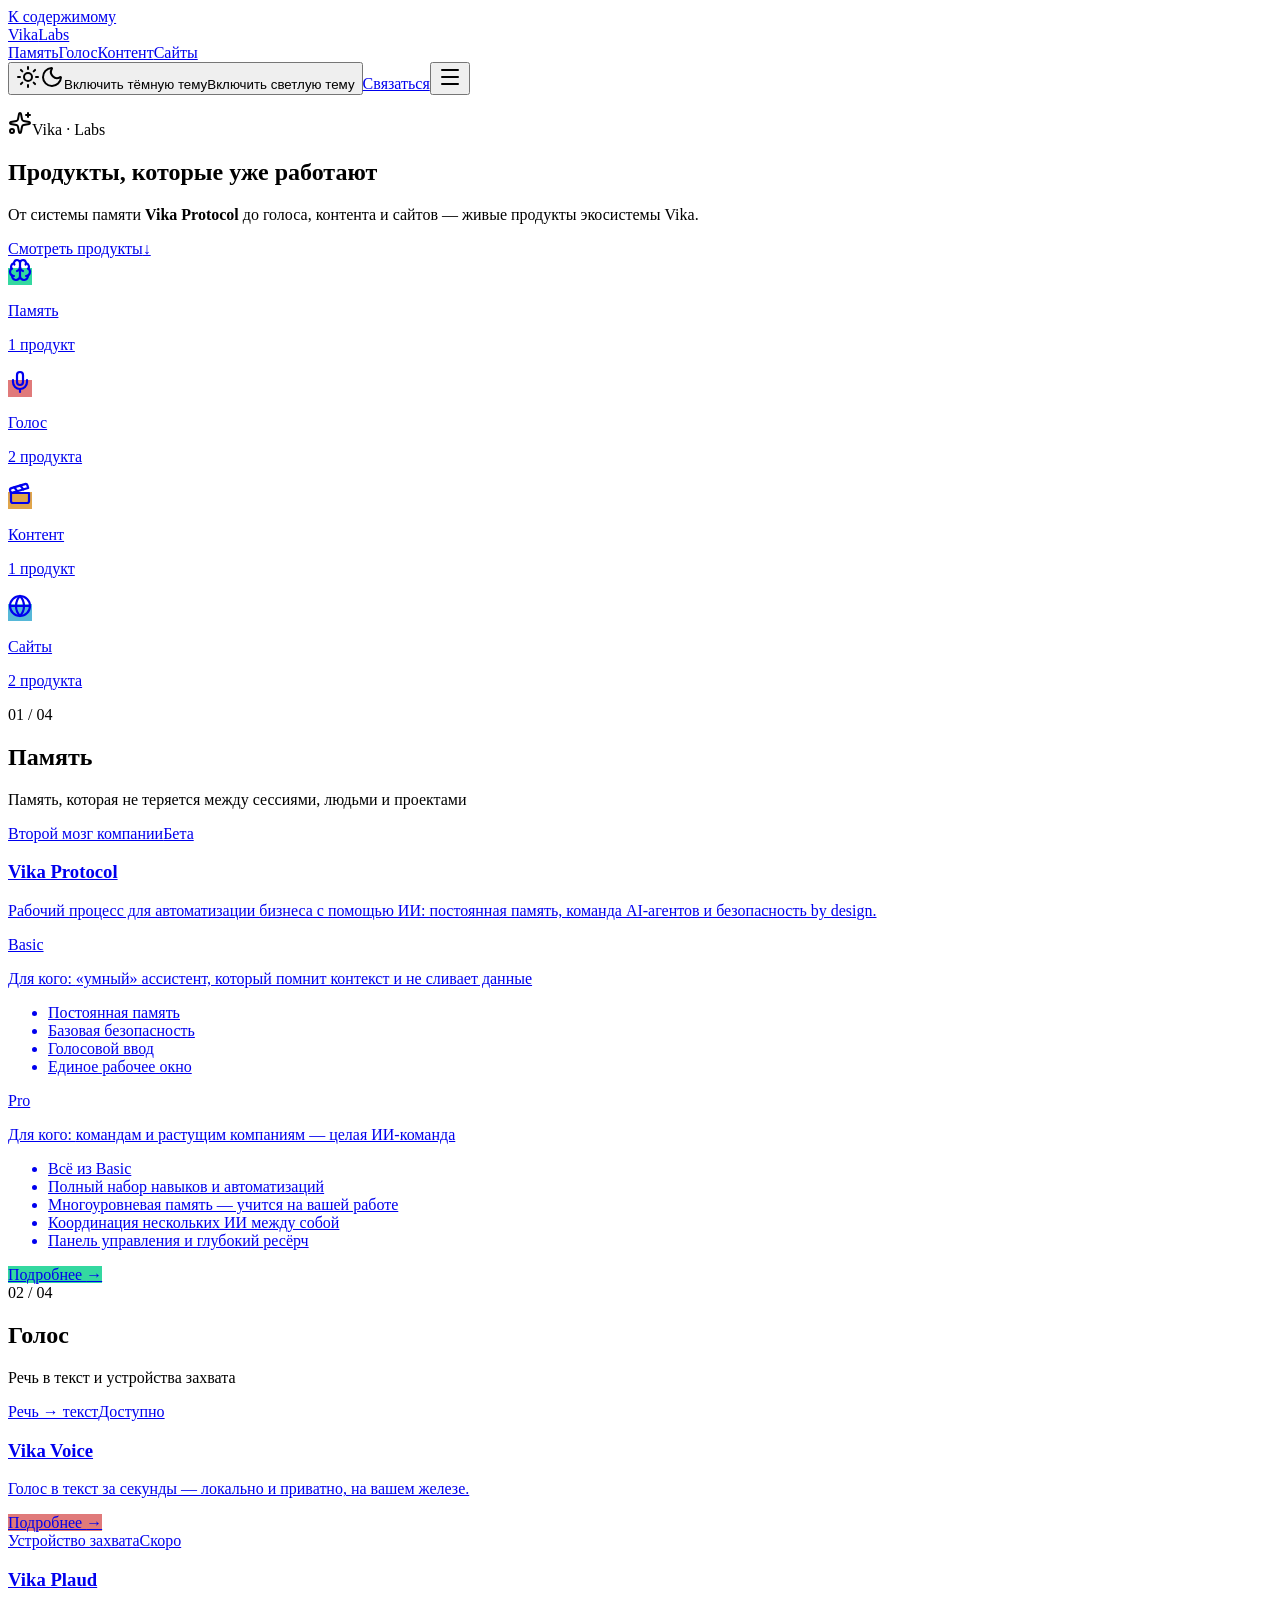
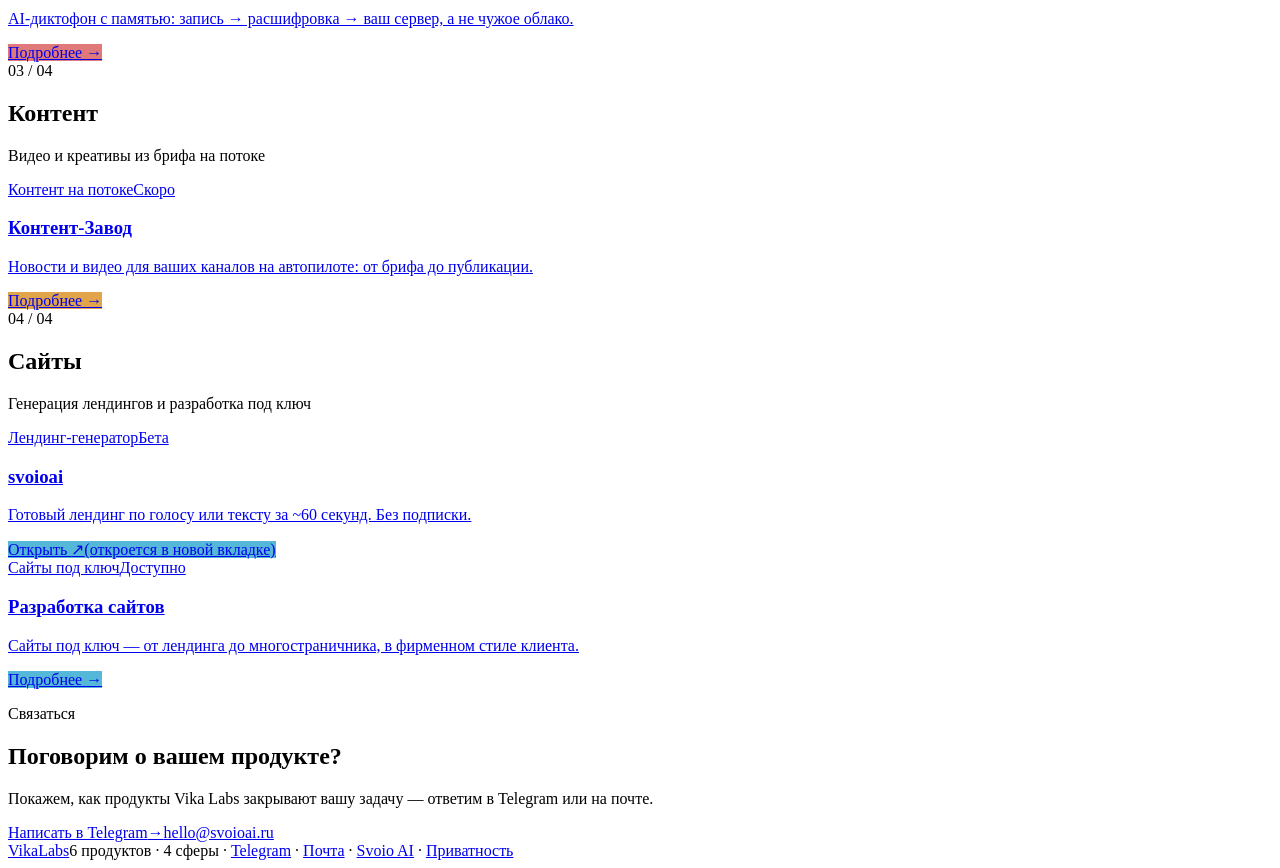
==== commit 4d1574dc: "preview: Vika Labs ребрендинг + галереи (гифки VV, схемы, скрины работ)" ====
--- a/index.html
+++ b/index.html
@@ -1 +1 @@
-<!DOCTYPE html><!--0ziv32UaS5_uFhUpvoPOi--><html lang="ru"><head><meta charSet="utf-8"/><meta name="viewport" content="width=device-width, initial-scale=1"/><link rel="stylesheet" href="/svoio-labs-preview/_next/static/css/07f4c664847dee01.css" data-precedence="next"/><link rel="preload" as="script" fetchPriority="low" href="/svoio-labs-preview/_next/static/chunks/webpack-43493f7ee787bfeb.js"/><script src="/svoio-labs-preview/_next/static/chunks/4bd1b696-c023c6e3521b1417.js" async=""></script><script src="/svoio-labs-preview/_next/static/chunks/255-1a60684a351b09e8.js" async=""></script><script src="/svoio-labs-preview/_next/static/chunks/main-app-28911d94b68dcb3b.js" async=""></script><script src="/svoio-labs-preview/_next/static/chunks/app/layout-3452ab8b7e08d75d.js" async=""></script><script src="/svoio-labs-preview/_next/static/chunks/143-d7a1c77d7579bd96.js" async=""></script><script src="/svoio-labs-preview/_next/static/chunks/app/page-fef2a7139f2a20ef.js" async=""></script><title>Svoio AI Labs — витрина продуктов</title><meta name="description" content="Svoio AI — продукты и AI-инструменты: память (Vika Protocol), голос, контент, разработка сайтов."/><meta name="application-name" content="Svoio AI Labs"/><link rel="canonical" href="https://labs.svoioai.ru/"/><meta property="og:title" content="Svoio AI Labs — витрина продуктов"/><meta property="og:description" content="Svoio AI — продукты и AI-инструменты: память, голос, контент, сайты."/><meta property="og:url" content="https://labs.svoioai.ru/"/><meta property="og:site_name" content="Svoio AI Labs"/><meta property="og:locale" content="ru_RU"/><meta property="og:image" content="https://labs.svoioai.ru/og-default.png"/><meta property="og:type" content="website"/><meta name="twitter:card" content="summary_large_image"/><meta name="twitter:title" content="Svoio AI Labs — витрина продуктов"/><meta name="twitter:description" content="Svoio AI — продукты и AI-инструменты: память, голос, контент, сайты."/><meta name="twitter:image" content="https://labs.svoioai.ru/og-default.png"/><script src="/svoio-labs-preview/_next/static/chunks/polyfills-42372ed130431b0a.js" noModule=""></script></head><body><div hidden=""><!--$--><!--/$--></div><script type="application/ld+json">{"@context":"https://schema.org","@type":"Organization","name":"Svoio AI","url":"https://svoioai.ru","description":"Российская компания AI-продуктов: память, голос, контент, сайты.","sameAs":["https://svoioai.ru","https://t.me/svoioai"]}</script><script>((a,b,c,d,e,f,g,h)=>{let i=document.documentElement,j=["light","dark"];function k(b){var c;(Array.isArray(a)?a:[a]).forEach(a=>{let c="class"===a,d=c&&f?e.map(a=>f[a]||a):e;c?(i.classList.remove(...d),i.classList.add(f&&f[b]?f[b]:b)):i.setAttribute(a,b)}),c=b,h&&j.includes(c)&&(i.style.colorScheme=c)}if(d)k(d);else try{let a=localStorage.getItem(b)||c,d=g&&"system"===a?window.matchMedia("(prefers-color-scheme: dark)").matches?"dark":"light":a;k(d)}catch(a){}})("class","theme","light",null,["light","dark"],null,true,true)</script><a href="#main" class="border-border bg-main text-main-foreground rounded-base font-heading sr-only border-2 px-4 py-2 focus:not-sr-only focus:fixed focus:top-3 focus:left-3 focus:z-[100]">К содержимому</a><header class="border-border bg-secondary-background sticky top-0 z-50 border-b-4"><div class="mx-auto flex max-w-[1200px] items-center justify-between gap-4 px-5 py-3.5"><a class="shrink-0" aria-label="Svoio AI Labs" href="/svoio-labs-preview/"><span class="font-display inline-flex items-center gap-2 text-xl font-bold tracking-tight">Svoio AI<span class="border-border bg-main text-main-foreground rounded-base border-2 px-1.5 py-0.5 font-mono text-[0.62rem] font-semibold tracking-[0.18em] uppercase">Labs</span></span></a><nav class="hidden items-center gap-6 md:flex" aria-label="Сферы"><a class="font-heading underline-offset-4 hover:underline hover:decoration-4" href="/svoio-labs-preview/#memory">Память</a><a class="font-heading underline-offset-4 hover:underline hover:decoration-4" href="/svoio-labs-preview/#voice">Голос</a><a class="font-heading underline-offset-4 hover:underline hover:decoration-4" href="/svoio-labs-preview/#content">Контент</a><a class="font-heading underline-offset-4 hover:underline hover:decoration-4" href="/svoio-labs-preview/#web">Сайты</a></nav><div class="flex items-center gap-3"><button type="button" class="border-border bg-secondary-background rounded-base grid size-11 shrink-0 place-items-center border-2"><svg xmlns="http://www.w3.org/2000/svg" width="24" height="24" viewBox="0 0 24 24" fill="none" stroke="currentColor" stroke-width="2" stroke-linecap="round" stroke-linejoin="round" class="lucide lucide-sun stroke-foreground hidden size-6 dark:inline" aria-hidden="true"><circle cx="12" cy="12" r="4"></circle><path d="M12 2v2"></path><path d="M12 20v2"></path><path d="m4.93 4.93 1.41 1.41"></path><path d="m17.66 17.66 1.41 1.41"></path><path d="M2 12h2"></path><path d="M20 12h2"></path><path d="m6.34 17.66-1.41 1.41"></path><path d="m19.07 4.93-1.41 1.41"></path></svg><svg xmlns="http://www.w3.org/2000/svg" width="24" height="24" viewBox="0 0 24 24" fill="none" stroke="currentColor" stroke-width="2" stroke-linecap="round" stroke-linejoin="round" class="lucide lucide-moon stroke-foreground inline size-6 dark:hidden" aria-hidden="true"><path d="M20.985 12.486a9 9 0 1 1-9.473-9.472c.405-.022.617.46.402.803a6 6 0 0 0 8.268 8.268c.344-.215.825-.004.803.401"></path></svg><span class="sr-only dark:hidden">Включить тёмную тему</span><span class="sr-only hidden dark:inline">Включить светлую тему</span></button><a class="border-border rounded-base shadow-shadow font-heading hover:translate-x-boxShadowX hover:translate-y-boxShadowY inline-flex items-center gap-2 border-2 transition-all hover:shadow-none bg-main text-main-foreground max-md:hidden px-4 py-2" href="https://t.me/svoioai" target="_blank" rel="noreferrer noopener">Связаться</a><button type="button" class="border-border bg-secondary-background rounded-base grid size-11 place-items-center border-2 md:hidden" aria-label="Меню" aria-expanded="false" aria-controls="mobile-menu"><svg xmlns="http://www.w3.org/2000/svg" width="24" height="24" viewBox="0 0 24 24" fill="none" stroke="currentColor" stroke-width="2" stroke-linecap="round" stroke-linejoin="round" class="lucide lucide-menu size-6" aria-hidden="true"><path d="M4 5h16"></path><path d="M4 12h16"></path><path d="M4 19h16"></path></svg></button></div></div><div id="mobile-menu" class="border-border bg-background border-t-2 px-5 py-4 md:hidden" hidden=""><nav class="flex flex-col gap-3" aria-label="Мобильная навигация"><a class="border-border rounded-base shadow-shadow font-heading hover:translate-x-boxShadowX hover:translate-y-boxShadowY inline-flex items-center gap-2 border-2 transition-all hover:shadow-none bg-secondary-background px-4 py-3" href="/svoio-labs-preview/#memory">Память</a><a class="border-border rounded-base shadow-shadow font-heading hover:translate-x-boxShadowX hover:translate-y-boxShadowY inline-flex items-center gap-2 border-2 transition-all hover:shadow-none bg-secondary-background px-4 py-3" href="/svoio-labs-preview/#voice">Голос</a><a class="border-border rounded-base shadow-shadow font-heading hover:translate-x-boxShadowX hover:translate-y-boxShadowY inline-flex items-center gap-2 border-2 transition-all hover:shadow-none bg-secondary-background px-4 py-3" href="/svoio-labs-preview/#content">Контент</a><a class="border-border rounded-base shadow-shadow font-heading hover:translate-x-boxShadowX hover:translate-y-boxShadowY inline-flex items-center gap-2 border-2 transition-all hover:shadow-none bg-secondary-background px-4 py-3" href="/svoio-labs-preview/#web">Сайты</a></nav><a class="border-border rounded-base shadow-shadow font-heading hover:translate-x-boxShadowX hover:translate-y-boxShadowY inline-flex items-center gap-2 border-2 transition-all hover:shadow-none bg-main text-main-foreground mt-4 w-full justify-center px-4 py-3" href="https://t.me/svoioai" target="_blank" rel="noreferrer noopener">Связаться</a></div></header><main id="main" class="mx-auto max-w-[1200px] px-5"><section class="grid items-center gap-10 py-14 md:grid-cols-[1.15fr_1fr] md:py-20" aria-label="Витрина продуктов Svoio AI"><div><p class="border-border bg-secondary-background rounded-base inline-flex items-center gap-2 border-2 px-3 py-1 font-mono text-xs font-semibold tracking-[0.18em] uppercase"><svg xmlns="http://www.w3.org/2000/svg" width="24" height="24" viewBox="0 0 24 24" fill="none" stroke="currentColor" stroke-width="2" stroke-linecap="round" stroke-linejoin="round" class="lucide lucide-sparkles size-3.5" aria-hidden="true"><path d="M11.017 2.814a1 1 0 0 1 1.966 0l1.051 5.558a2 2 0 0 0 1.594 1.594l5.558 1.051a1 1 0 0 1 0 1.966l-5.558 1.051a2 2 0 0 0-1.594 1.594l-1.051 5.558a1 1 0 0 1-1.966 0l-1.051-5.558a2 2 0 0 0-1.594-1.594l-5.558-1.051a1 1 0 0 1 0-1.966l5.558-1.051a2 2 0 0 0 1.594-1.594z"></path><path d="M20 2v4"></path><path d="M22 4h-4"></path><circle cx="4" cy="20" r="2"></circle></svg>Svoio AI · Labs</p><h1 class="font-display mt-6 text-4xl leading-[1.06] font-bold tracking-tight sm:text-5xl xl:text-6xl">Продукты, которые<!-- --> <span class="border-border bg-main text-main-foreground rounded-base shadow-shadow mt-2 inline-block -rotate-1 border-2 px-3 py-0.5">уже работают</span></h1><p class="mt-6 max-w-[46ch] text-base sm:text-lg">От системы памяти <strong>Vika Protocol</strong> до голоса, контента и сайтов — живые продукты экосистемы Svoio AI.</p><div class="mt-8 flex flex-wrap gap-4"><a class="border-border rounded-base shadow-shadow font-heading hover:translate-x-boxShadowX hover:translate-y-boxShadowY inline-flex items-center gap-2 border-2 transition-all hover:shadow-none bg-main text-main-foreground px-6 py-3" href="#memory">Смотреть продукты<span aria-hidden="true">↓</span></a></div></div><nav class="grid grid-cols-2 gap-5" aria-label="Сферы продуктов"><a href="#memory" class="border-border rounded-base shadow-shadow hover:translate-x-boxShadowX hover:translate-y-boxShadowY border-2 p-5 text-black transition-all hover:shadow-none" style="background:#34d8a0"><svg xmlns="http://www.w3.org/2000/svg" width="24" height="24" viewBox="0 0 24 24" fill="none" stroke="currentColor" stroke-width="2.2" stroke-linecap="round" stroke-linejoin="round" class="lucide lucide-brain size-8 sm:size-9" aria-hidden="true"><path d="M12 18V5"></path><path d="M15 13a4.17 4.17 0 0 1-3-4 4.17 4.17 0 0 1-3 4"></path><path d="M17.598 6.5A3 3 0 1 0 12 5a3 3 0 1 0-5.598 1.5"></path><path d="M17.997 5.125a4 4 0 0 1 2.526 5.77"></path><path d="M18 18a4 4 0 0 0 2-7.464"></path><path d="M19.967 17.483A4 4 0 1 1 12 18a4 4 0 1 1-7.967-.517"></path><path d="M6 18a4 4 0 0 1-2-7.464"></path><path d="M6.003 5.125a4 4 0 0 0-2.526 5.77"></path></svg><p class="font-heading mt-3 text-lg sm:text-xl">Память</p><p class="mt-0.5 font-mono text-xs">1<!-- --> <!-- -->продукт</p></a><a href="#voice" class="border-border rounded-base shadow-shadow hover:translate-x-boxShadowX hover:translate-y-boxShadowY border-2 p-5 text-black transition-all hover:shadow-none" style="background:#e07a7a"><svg xmlns="http://www.w3.org/2000/svg" width="24" height="24" viewBox="0 0 24 24" fill="none" stroke="currentColor" stroke-width="2.2" stroke-linecap="round" stroke-linejoin="round" class="lucide lucide-mic size-8 sm:size-9" aria-hidden="true"><path d="M12 19v3"></path><path d="M19 10v2a7 7 0 0 1-14 0v-2"></path><rect x="9" y="2" width="6" height="13" rx="3"></rect></svg><p class="font-heading mt-3 text-lg sm:text-xl">Голос</p><p class="mt-0.5 font-mono text-xs">2<!-- --> <!-- -->продукта</p></a><a href="#content" class="border-border rounded-base shadow-shadow hover:translate-x-boxShadowX hover:translate-y-boxShadowY border-2 p-5 text-black transition-all hover:shadow-none" style="background:#e0a54b"><svg xmlns="http://www.w3.org/2000/svg" width="24" height="24" viewBox="0 0 24 24" fill="none" stroke="currentColor" stroke-width="2.2" stroke-linecap="round" stroke-linejoin="round" class="lucide lucide-clapperboard size-8 sm:size-9" aria-hidden="true"><path d="m12.296 3.464 3.02 3.956"></path><path d="M20.2 6 3 11l-.9-2.4c-.3-1.1.3-2.2 1.3-2.5l13.5-4c1.1-.3 2.2.3 2.5 1.3z"></path><path d="M3 11h18v8a2 2 0 0 1-2 2H5a2 2 0 0 1-2-2z"></path><path d="m6.18 5.276 3.1 3.899"></path></svg><p class="font-heading mt-3 text-lg sm:text-xl">Контент</p><p class="mt-0.5 font-mono text-xs">1<!-- --> <!-- -->продукт</p></a><a href="#web" class="border-border rounded-base shadow-shadow hover:translate-x-boxShadowX hover:translate-y-boxShadowY border-2 p-5 text-black transition-all hover:shadow-none" style="background:#56b8d8"><svg xmlns="http://www.w3.org/2000/svg" width="24" height="24" viewBox="0 0 24 24" fill="none" stroke="currentColor" stroke-width="2.2" stroke-linecap="round" stroke-linejoin="round" class="lucide lucide-globe size-8 sm:size-9" aria-hidden="true"><circle cx="12" cy="12" r="10"></circle><path d="M12 2a14.5 14.5 0 0 0 0 20 14.5 14.5 0 0 0 0-20"></path><path d="M2 12h20"></path></svg><p class="font-heading mt-3 text-lg sm:text-xl">Сайты</p><p class="mt-0.5 font-mono text-xs">2<!-- --> <!-- -->продукта</p></a></nav></section><section class="sphere scroll-mt-24 py-10 md:py-14" id="memory"><div class="mb-8 flex flex-wrap items-baseline gap-x-5 gap-y-2"><span class="sphere-eyebrow border-border bg-secondary-background rounded-base border-2 px-2.5 py-1 font-mono text-xs font-semibold">01<span class="opacity-50"> / </span>04</span><h2 class="font-display text-3xl font-bold sm:text-4xl">Память</h2><p class="w-full text-base sm:w-auto sm:text-lg">Память, которая не теряется между сессиями, людьми и проектами</p></div><div class="grid gap-7 "><a class="pcard border-border rounded-base shadow-shadow hover:translate-x-boxShadowX hover:translate-y-boxShadowY group flex flex-col border-2 text-black transition-all hover:shadow-none pcard-featured p-7 sm:col-span-2 sm:p-9" style="background:#34d8a0" href="/products/vika-protocol/"><div class="flex items-start justify-between gap-3"><span class="font-mono text-xs font-semibold tracking-[0.14em] uppercase">Второй мозг компании</span><span class="pcard-pill pcard-pill-beta rounded-base inline-flex shrink-0 items-center gap-1.5 border-2 border-black bg-white px-2.5 py-0.5 text-xs font-semibold text-black"><span aria-hidden="true" class="size-2 rounded-full" style="background:#b45309"></span>Бета</span></div><h3 class="pcard-title font-display mt-4 font-bold text-3xl sm:text-4xl">Vika Protocol</h3><p class="pcard-tag mt-2 max-w-[52ch] text-base sm:text-lg">Рабочий процесс для автоматизации бизнеса с помощью ИИ: постоянная память, команда AI-агентов и безопасность by design.</p><div class="pcard-tiers mt-6 grid gap-4 sm:grid-cols-2"><div class="rounded-base border-2 border-black bg-white p-4 text-black sm:p-5"><p class="font-display text-lg font-bold">Basic</p><p class="mt-1 text-sm">Для кого: <!-- -->«умный» ассистент, который помнит контекст и не сливает данные</p><ul class="mt-3 list-none space-y-1.5 text-sm"><li class="flex gap-2"><span aria-hidden="true" class="mt-[7px] size-1.5 shrink-0 bg-black"></span>Постоянная память</li><li class="flex gap-2"><span aria-hidden="true" class="mt-[7px] size-1.5 shrink-0 bg-black"></span>Базовая безопасность</li><li class="flex gap-2"><span aria-hidden="true" class="mt-[7px] size-1.5 shrink-0 bg-black"></span>Голосовой ввод</li><li class="flex gap-2"><span aria-hidden="true" class="mt-[7px] size-1.5 shrink-0 bg-black"></span>Единое рабочее окно</li></ul></div><div class="rounded-base border-2 border-black bg-white p-4 text-black sm:p-5"><p class="font-display text-lg font-bold">Pro</p><p class="mt-1 text-sm">Для кого: <!-- -->командам и растущим компаниям — целая ИИ-команда</p><ul class="mt-3 list-none space-y-1.5 text-sm"><li class="flex gap-2"><span aria-hidden="true" class="mt-[7px] size-1.5 shrink-0 bg-black"></span>Всё из Basic</li><li class="flex gap-2"><span aria-hidden="true" class="mt-[7px] size-1.5 shrink-0 bg-black"></span>Полный набор навыков и автоматизаций</li><li class="flex gap-2"><span aria-hidden="true" class="mt-[7px] size-1.5 shrink-0 bg-black"></span>Многоуровневая память — учится на вашей работе</li><li class="flex gap-2"><span aria-hidden="true" class="mt-[7px] size-1.5 shrink-0 bg-black"></span>Координация нескольких ИИ между собой</li><li class="flex gap-2"><span aria-hidden="true" class="mt-[7px] size-1.5 shrink-0 bg-black"></span>Панель управления и глубокий ресёрч</li></ul></div></div><span class="font-heading mt-auto pt-5 underline-offset-4 group-hover:underline group-hover:decoration-4">Подробнее <span aria-hidden="true">→</span></span></a></div></section><section class="sphere scroll-mt-24 py-10 md:py-14" id="voice"><div class="mb-8 flex flex-wrap items-baseline gap-x-5 gap-y-2"><span class="sphere-eyebrow border-border bg-secondary-background rounded-base border-2 px-2.5 py-1 font-mono text-xs font-semibold">02<span class="opacity-50"> / </span>04</span><h2 class="font-display text-3xl font-bold sm:text-4xl">Голос</h2><p class="w-full text-base sm:w-auto sm:text-lg">Речь в текст и устройства захвата</p></div><div class="grid gap-7 sm:grid-cols-2"><a class="pcard border-border rounded-base shadow-shadow hover:translate-x-boxShadowX hover:translate-y-boxShadowY group flex flex-col border-2 text-black transition-all hover:shadow-none p-6" style="background:#e07a7a" href="/products/vika-voice/"><div class="flex items-start justify-between gap-3"><span class="font-mono text-xs font-semibold tracking-[0.14em] uppercase">Речь → текст</span><span class="pcard-pill pcard-pill-live rounded-base inline-flex shrink-0 items-center gap-1.5 border-2 border-black bg-white px-2.5 py-0.5 text-xs font-semibold text-black"><span aria-hidden="true" class="size-2 rounded-full" style="background:#15803d"></span>Доступно</span></div><h3 class="pcard-title font-display mt-4 font-bold text-2xl">Vika Voice</h3><p class="pcard-tag mt-2 text-sm sm:text-base">Голос в текст за секунды — локально и приватно, на вашем железе.</p><span class="font-heading mt-auto pt-5 underline-offset-4 group-hover:underline group-hover:decoration-4">Подробнее <span aria-hidden="true">→</span></span></a><a class="pcard border-border rounded-base shadow-shadow hover:translate-x-boxShadowX hover:translate-y-boxShadowY group flex flex-col border-2 text-black transition-all hover:shadow-none p-6" style="background:#e07a7a" href="/products/vika-plaud/"><div class="flex items-start justify-between gap-3"><span class="font-mono text-xs font-semibold tracking-[0.14em] uppercase">Устройство захвата</span><span class="pcard-pill pcard-pill-soon rounded-base inline-flex shrink-0 items-center gap-1.5 border-2 border-black bg-white px-2.5 py-0.5 text-xs font-semibold text-black"><span aria-hidden="true" class="size-2 rounded-full" style="background:#57534e"></span>Скоро</span></div><h3 class="pcard-title font-display mt-4 font-bold text-2xl">Vika Plaud</h3><p class="pcard-tag mt-2 text-sm sm:text-base">AI-диктофон с памятью: запись → расшифровка → ваш сервер, а не чужое облако.</p><span class="font-heading mt-auto pt-5 underline-offset-4 group-hover:underline group-hover:decoration-4">Подробнее <span aria-hidden="true">→</span></span></a></div></section><section class="sphere scroll-mt-24 py-10 md:py-14" id="content"><div class="mb-8 flex flex-wrap items-baseline gap-x-5 gap-y-2"><span class="sphere-eyebrow border-border bg-secondary-background rounded-base border-2 px-2.5 py-1 font-mono text-xs font-semibold">03<span class="opacity-50"> / </span>04</span><h2 class="font-display text-3xl font-bold sm:text-4xl">Контент</h2><p class="w-full text-base sm:w-auto sm:text-lg">Видео и креативы из брифа на потоке</p></div><div class="grid gap-7 "><a class="pcard border-border rounded-base shadow-shadow hover:translate-x-boxShadowX hover:translate-y-boxShadowY group flex flex-col border-2 text-black transition-all hover:shadow-none p-6" style="background:#e0a54b" href="/products/content-factory/"><div class="flex items-start justify-between gap-3"><span class="font-mono text-xs font-semibold tracking-[0.14em] uppercase">Контент на потоке</span><span class="pcard-pill pcard-pill-soon rounded-base inline-flex shrink-0 items-center gap-1.5 border-2 border-black bg-white px-2.5 py-0.5 text-xs font-semibold text-black"><span aria-hidden="true" class="size-2 rounded-full" style="background:#57534e"></span>Скоро</span></div><h3 class="pcard-title font-display mt-4 font-bold text-2xl">Контент-Завод</h3><p class="pcard-tag mt-2 text-sm sm:text-base">Новости и видео для ваших каналов на автопилоте: от брифа до публикации.</p><span class="font-heading mt-auto pt-5 underline-offset-4 group-hover:underline group-hover:decoration-4">Подробнее <span aria-hidden="true">→</span></span></a></div></section><section class="sphere scroll-mt-24 py-10 md:py-14" id="web"><div class="mb-8 flex flex-wrap items-baseline gap-x-5 gap-y-2"><span class="sphere-eyebrow border-border bg-secondary-background rounded-base border-2 px-2.5 py-1 font-mono text-xs font-semibold">04<span class="opacity-50"> / </span>04</span><h2 class="font-display text-3xl font-bold sm:text-4xl">Сайты</h2><p class="w-full text-base sm:w-auto sm:text-lg">Генерация лендингов и разработка под ключ</p></div><div class="grid gap-7 sm:grid-cols-2"><a class="pcard border-border rounded-base shadow-shadow hover:translate-x-boxShadowX hover:translate-y-boxShadowY group flex flex-col border-2 text-black transition-all hover:shadow-none p-6" style="background:#56b8d8" href="https://svoioai.ru/" target="_blank" rel="noreferrer noopener"><div class="flex items-start justify-between gap-3"><span class="font-mono text-xs font-semibold tracking-[0.14em] uppercase">Лендинг-генератор</span><span class="pcard-pill pcard-pill-beta rounded-base inline-flex shrink-0 items-center gap-1.5 border-2 border-black bg-white px-2.5 py-0.5 text-xs font-semibold text-black"><span aria-hidden="true" class="size-2 rounded-full" style="background:#b45309"></span>Бета</span></div><h3 class="pcard-title font-display mt-4 font-bold text-2xl">svoioai</h3><p class="pcard-tag mt-2 text-sm sm:text-base">Готовый лендинг по голосу или тексту за ~60 секунд. Без подписки.</p><span class="font-heading mt-auto pt-5 underline-offset-4 group-hover:underline group-hover:decoration-4">Открыть <span aria-hidden="true">↗</span><span class="sr-only">(откроется в новой вкладке)</span></span></a><a class="pcard border-border rounded-base shadow-shadow hover:translate-x-boxShadowX hover:translate-y-boxShadowY group flex flex-col border-2 text-black transition-all hover:shadow-none p-6" style="background:#56b8d8" href="/products/web-development/"><div class="flex items-start justify-between gap-3"><span class="font-mono text-xs font-semibold tracking-[0.14em] uppercase">Сайты под ключ</span><span class="pcard-pill pcard-pill-live rounded-base inline-flex shrink-0 items-center gap-1.5 border-2 border-black bg-white px-2.5 py-0.5 text-xs font-semibold text-black"><span aria-hidden="true" class="size-2 rounded-full" style="background:#15803d"></span>Доступно</span></div><h3 class="pcard-title font-display mt-4 font-bold text-2xl">Разработка сайтов</h3><p class="pcard-tag mt-2 text-sm sm:text-base">Сайты под ключ — от лендинга до многостраничника, в фирменном стиле клиента.</p><span class="font-heading mt-auto pt-5 underline-offset-4 group-hover:underline group-hover:decoration-4">Подробнее <span aria-hidden="true">→</span></span></a></div></section><section class="my-16 md:my-24" aria-label="Связаться"><div class="border-border bg-main text-main-foreground rounded-base shadow-shadow border-2 px-6 py-12 text-center md:px-12 md:py-16"><p class="font-mono text-xs font-semibold tracking-[0.22em] uppercase">Связаться</p><h2 class="font-display mt-4 text-3xl font-bold sm:text-4xl md:text-5xl">Поговорим о вашем продукте?</h2><p class="mx-auto mt-5 max-w-[46ch] text-base sm:text-lg">Покажем, как продукты Svoio AI закрывают вашу задачу — ответим в Telegram или на почте.</p><div class="mt-8 flex flex-wrap items-center justify-center gap-4"><a class="rounded-base font-heading hover:translate-x-boxShadowX hover:translate-y-boxShadowY inline-flex items-center gap-2 border-2 border-black bg-black px-6 py-3 text-white transition-all [box-shadow:4px_-4px_0_0_#fff] hover:[box-shadow:none]" href="https://t.me/svoioai" target="_blank" rel="noreferrer noopener">Написать в Telegram<span aria-hidden="true">→</span></a><a class="rounded-base font-heading shadow-shadow hover:translate-x-boxShadowX hover:translate-y-boxShadowY inline-flex items-center border-2 border-black bg-white px-6 py-3 font-mono text-sm text-black transition-all hover:shadow-none" href="mailto:hello@svoioai.ru">hello@svoioai.ru</a></div></div></section></main><footer class="border-border bg-secondary-background border-t-4"><div class="mx-auto flex max-w-[1200px] flex-wrap items-center justify-between gap-x-8 gap-y-4 px-5 py-8"><a href="/svoio-labs-preview/"><span class="font-display inline-flex items-center gap-2 text-xl font-bold tracking-tight">Svoio AI<span class="border-border bg-main text-main-foreground rounded-base border-2 px-1.5 py-0.5 font-mono text-[0.62rem] font-semibold tracking-[0.18em] uppercase">Labs</span></span></a><span class="text-sm">6<!-- --> <!-- -->продуктов<!-- --> ·<!-- --> <!-- -->4<!-- --> <!-- -->сферы<!-- --> · <a class="font-heading underline underline-offset-4" href="https://t.me/svoioai" target="_blank" rel="noreferrer noopener">Telegram</a> · <a class="font-heading underline underline-offset-4" href="mailto:hello@svoioai.ru">Почта</a> · <a class="font-heading underline underline-offset-4" href="https://svoioai.ru" target="_blank" rel="noreferrer noopener">Svoio AI</a> · <a class="font-heading underline underline-offset-4" href="/svoio-labs-preview/privacy/">Приватность</a></span></div></footer><!--$--><!--/$--><script src="/svoio-labs-preview/_next/static/chunks/webpack-43493f7ee787bfeb.js" id="_R_" async=""></script><script>(self.__next_f=self.__next_f||[]).push([0])</script><script>self.__next_f.push([1,"1:\"$Sreact.fragment\"\n2:I[3479,[\"177\",\"static/chunks/app/layout-3452ab8b7e08d75d.js\"],\"ThemeProvider\"]\n3:I[9766,[],\"\"]\n4:I[8924,[],\"\"]\n5:I[6667,[\"143\",\"static/chunks/143-d7a1c77d7579bd96.js\",\"974\",\"static/chunks/app/page-fef2a7139f2a20ef.js\"],\"SiteHeader\"]\n6:I[2619,[\"143\",\"static/chunks/143-d7a1c77d7579bd96.js\",\"974\",\"static/chunks/app/page-fef2a7139f2a20ef.js\"],\"\"]\n14:I[7150,[],\"\"]\n:HL[\"/svoio-labs-preview/_next/static/css/07f4c664847dee01.css\",\"style\"]\n"])</script><script>self.__next_f.push([1,"0:{\"P\":null,\"b\":\"0ziv32UaS5_uFhUpvoPOi\",\"p\":\"/svoio-labs-preview\",\"c\":[\"\",\"\"],\"i\":false,\"f\":[[[\"\",{\"children\":[\"__PAGE__\",{}]},\"$undefined\",\"$undefined\",true],[\"\",[\"$\",\"$1\",\"c\",{\"children\":[[[\"$\",\"link\",\"0\",{\"rel\":\"stylesheet\",\"href\":\"/svoio-labs-preview/_next/static/css/07f4c664847dee01.css\",\"precedence\":\"next\",\"crossOrigin\":\"$undefined\",\"nonce\":\"$undefined\"}]],[\"$\",\"html\",null,{\"lang\":\"ru\",\"suppressHydrationWarning\":true,\"children\":[\"$\",\"body\",null,{\"children\":[[\"$\",\"script\",null,{\"type\":\"application/ld+json\",\"dangerouslySetInnerHTML\":{\"__html\":\"{\\\"@context\\\":\\\"https://schema.org\\\",\\\"@type\\\":\\\"Organization\\\",\\\"name\\\":\\\"Svoio AI\\\",\\\"url\\\":\\\"https://svoioai.ru\\\",\\\"description\\\":\\\"Российская компания AI-продуктов: память, голос, контент, сайты.\\\",\\\"sameAs\\\":[\\\"https://svoioai.ru\\\",\\\"https://t.me/svoioai\\\"]}\"}}],[\"$\",\"$L2\",null,{\"attribute\":\"class\",\"defaultTheme\":\"light\",\"disableTransitionOnChange\":true,\"children\":[[\"$\",\"a\",null,{\"href\":\"#main\",\"className\":\"border-border bg-main text-main-foreground rounded-base font-heading sr-only border-2 px-4 py-2 focus:not-sr-only focus:fixed focus:top-3 focus:left-3 focus:z-[100]\",\"children\":\"К содержимому\"}],[\"$\",\"$L3\",null,{\"parallelRouterKey\":\"children\",\"error\":\"$undefined\",\"errorStyles\":\"$undefined\",\"errorScripts\":\"$undefined\",\"template\":[\"$\",\"$L4\",null,{}],\"templateStyles\":\"$undefined\",\"templateScripts\":\"$undefined\",\"notFound\":[[[\"$\",\"$L5\",null,{\"nav\":[{\"id\":\"memory\",\"label\":\"Память\"},{\"id\":\"voice\",\"label\":\"Голос\"},{\"id\":\"content\",\"label\":\"Контент\"},{\"id\":\"web\",\"label\":\"Сайты\"}]}],[\"$\",\"main\",null,{\"id\":\"main\",\"className\":\"mx-auto max-w-[860px] px-5 py-20 text-center\",\"children\":[[\"$\",\"p\",null,{\"className\":\"border-border bg-main text-main-foreground rounded-base shadow-shadow font-display inline-block -rotate-2 border-2 px-4 py-1 text-5xl font-bold sm:text-6xl\",\"children\":\"404\"}],[\"$\",\"h1\",null,{\"className\":\"font-display mt-8 text-2xl font-bold sm:text-3xl\",\"children\":\"Такой страницы нет\"}],[\"$\",\"p\",null,{\"className\":\"mx-auto mt-4 max-w-[42ch]\",\"children\":\"Возможно, ссылка устарела или страница переехала. Все продукты — на главной.\"}],[\"$\",\"p\",null,{\"className\":\"mt-8\",\"children\":[\"$\",\"$L6\",null,{\"href\":\"/\",\"className\":\"border-border rounded-base shadow-shadow font-heading hover:translate-x-boxShadowX hover:translate-y-boxShadowY inline-flex items-center gap-2 border-2 transition-all hover:shadow-none bg-secondary-background px-5 py-2.5\",\"children\":\"← Все продукты\"}]}]]}],[\"$\",\"footer\",null,{\"className\":\"border-border bg-secondary-background border-t-4\",\"children\":[\"$\",\"div\",null,{\"className\":\"mx-auto flex max-w-[1200px] flex-wrap items-center justify-between gap-x-8 gap-y-4 px-5 py-8\",\"children\":[[\"$\",\"$L6\",null,{\"href\":\"/\",\"children\":[\"$\",\"span\",null,{\"className\":\"font-display inline-flex items-center gap-2 text-xl font-bold tracking-tight\",\"children\":[\"Svoio AI\",[\"$\",\"span\",null,{\"className\":\"border-border bg-main text-main-foreground rounded-base border-2 px-1.5 py-0.5 font-mono text-[0.62rem] font-semibold tracking-[0.18em] uppercase\",\"children\":\"Labs\"}]]}]}],[\"$\",\"span\",null,{\"className\":\"text-sm\",\"children\":[6,\" \",\"продуктов\",\" ·\",\" \",4,\" \",\"сферы\",\" · \",[\"$\",\"a\",null,{\"className\":\"font-heading underline underline-offset-4\",\"href\":\"https://t.me/svoioai\",\"target\":\"_blank\",\"rel\":\"noreferrer noopener\",\"children\":\"Telegram\"}],\" · \",[\"$\",\"a\",null,{\"className\":\"font-heading underline underline-offset-4\",\"href\":\"mailto:hello@svoioai.ru\",\"children\":\"Почта\"}],\" · \",[\"$\",\"a\",null,{\"className\":\"font-heading underline underline-offset-4\",\"href\":\"https://svoioai.ru\",\"target\":\"_blank\",\"rel\":\"noreferrer noopener\",\"children\":\"Svoio AI\"}],\" · \",[\"$\",\"$L6\",null,{\"className\":\"font-heading underline underline-offset-4\",\"href\":\"/privacy/\",\"children\":\"Приватность\"}]]}]]}]}]],[]],\"forbidden\":\"$undefined\",\"unauthorized\":\"$undefined\"}]]}]]}]}]]}],{\"children\":[\"__PAGE__\",[\"$\",\"$1\",\"c\",{\"children\":[[[\"$\",\"$L5\",null,{\"nav\":[{\"id\":\"memory\",\"label\":\"Память\"},{\"id\":\"voice\",\"label\":\"Голос\"},{\"id\":\"content\",\"label\":\"Контент\"},{\"id\":\"web\",\"label\":\"Сайты\"}]}],[\"$\",\"main\",null,{\"id\":\"main\",\"className\":\"mx-auto max-w-[1200px] px-5\",\"children\":[[\"$\",\"section\",null,{\"className\":\"grid items-center gap-10 py-14 md:grid-cols-[1.15fr_1fr] md:py-20\",\"aria-label\":\"Витрина продуктов Svoio AI\",\"children\":[[\"$\",\"div\",null,{\"children\":[[\"$\",\"p\",null,{\"className\":\"border-border bg-secondary-background rounded-base inline-flex items-center gap-2 border-2 px-3 py-1 font-mono text-xs font-semibold tracking-[0.18em] uppercase\",\"children\":[\"$L7\",\"Svoio AI · Labs\"]}],\"$L8\",\"$L9\",\"$La\"]}],\"$Lb\"]}],[\"$Lc\",\"$Ld\",\"$Le\",\"$Lf\"],\"$L10\"]}],\"$L11\"],null,\"$L12\"]}],{},null,false]},null,false],\"$L13\",false]],\"m\":\"$undefined\",\"G\":[\"$14\",[]],\"s\":false,\"S\":true}\n"])</script><script>self.__next_f.push([1,"15:I[45,[\"143\",\"static/chunks/143-d7a1c77d7579bd96.js\",\"974\",\"static/chunks/app/page-fef2a7139f2a20ef.js\"],\"default\"]\n19:I[4431,[],\"OutletBoundary\"]\n1b:I[5278,[],\"AsyncMetadataOutlet\"]\n1d:I[4431,[],\"ViewportBoundary\"]\n1f:I[4431,[],\"MetadataBoundary\"]\n20:\"$Sreact.suspense\"\n7:[\"$\",\"$L15\",null,{\"ref\":\"$undefined\",\"iconNode\":[[\"path\",{\"d\":\"M11.017 2.814a1 1 0 0 1 1.966 0l1.051 5.558a2 2 0 0 0 1.594 1.594l5.558 1.051a1 1 0 0 1 0 1.966l-5.558 1.051a2 2 0 0 0-1.594 1.594l-1.051 5.558a1 1 0 0 1-1.966 0l-1.051-5.558a2 2 0 0 0-1.594-1.594l-5.558-1.051a1 1 0 0 1 0-1.966l5.558-1.051a2 2 0 0 0 1.594-1.594z\",\"key\":\"1s2grr\"}],[\"path\",{\"d\":\"M20 2v4\",\"key\":\"1rf3ol\"}],[\"path\",{\"d\":\"M22 4h-4\",\"key\":\"gwowj6\"}],[\"circle\",{\"cx\":\"4\",\"cy\":\"20\",\"r\":\"2\",\"key\":\"6kqj1y\"}]],\"className\":\"lucide-sparkles size-3.5\",\"aria-hidden\":true}]\n8:[\"$\",\"h1\",null,{\"className\":\"font-display mt-6 text-4xl leading-[1.06] font-bold tracking-tight sm:text-5xl xl:text-6xl\",\"children\":[\"Продукты, которые\",\" \",[\"$\",\"span\",null,{\"className\":\"border-border bg-main text-main-foreground rounded-base shadow-shadow mt-2 inline-block -rotate-1 border-2 px-3 py-0.5\",\"children\":\"уже работают\"}]]}]\n9:[\"$\",\"p\",null,{\"className\":\"mt-6 max-w-[46ch] text-base sm:text-lg\",\"children\":[\"От системы памяти \",[\"$\",\"strong\",null,{\"children\":\"Vika Protocol\"}],\" до голоса, контента и сайтов — живые продукты экосистемы Svoio AI.\"]}]\na:[\"$\",\"div\",null,{\"className\":\"mt-8 flex flex-wrap gap-4\",\"children\":[\"$\",\"a\",null,{\"className\":\"border-border rounded-base shadow-shadow font-heading hover:translate-x-boxShadowX hover:translate-y-boxShadowY inline-flex items-center gap-2 border-2 transition-all hover:shadow-none bg-main text-main-foreground px-6 py-3\",\"href\":\"#memory\",\"children\":[\"Смотреть продукты\",[\"$\",\"span\",null,{\"aria-hidden\":true,\"children\":\"↓\"}]]}]}]\n"])</script><script>self.__next_f.push([1,"b:[\"$\",\"nav\",null,{\"className\":\"grid grid-cols-2 gap-5\",\"aria-label\":\"Сферы продуктов\",\"children\":[[\"$\",\"a\",\"memory\",{\"href\":\"#memory\",\"className\":\"border-border rounded-base shadow-shadow hover:translate-x-boxShadowX hover:translate-y-boxShadowY border-2 p-5 text-black transition-all hover:shadow-none\",\"style\":{\"background\":\"#34d8a0\"},\"children\":[[\"$\",\"$L15\",null,{\"ref\":\"$undefined\",\"iconNode\":[[\"path\",{\"d\":\"M12 18V5\",\"key\":\"adv99a\"}],[\"path\",{\"d\":\"M15 13a4.17 4.17 0 0 1-3-4 4.17 4.17 0 0 1-3 4\",\"key\":\"1e3is1\"}],[\"path\",{\"d\":\"M17.598 6.5A3 3 0 1 0 12 5a3 3 0 1 0-5.598 1.5\",\"key\":\"1gqd8o\"}],[\"path\",{\"d\":\"M17.997 5.125a4 4 0 0 1 2.526 5.77\",\"key\":\"iwvgf7\"}],[\"path\",{\"d\":\"M18 18a4 4 0 0 0 2-7.464\",\"key\":\"efp6ie\"}],[\"path\",{\"d\":\"M19.967 17.483A4 4 0 1 1 12 18a4 4 0 1 1-7.967-.517\",\"key\":\"1gq6am\"}],[\"path\",{\"d\":\"M6 18a4 4 0 0 1-2-7.464\",\"key\":\"k1g0md\"}],[\"path\",{\"d\":\"M6.003 5.125a4 4 0 0 0-2.526 5.77\",\"key\":\"q97ue3\"}]],\"className\":\"lucide-brain size-8 sm:size-9\",\"aria-hidden\":true,\"strokeWidth\":2.2}],[\"$\",\"p\",null,{\"className\":\"font-heading mt-3 text-lg sm:text-xl\",\"children\":\"Память\"}],[\"$\",\"p\",null,{\"className\":\"mt-0.5 font-mono text-xs\",\"children\":[1,\" \",\"продукт\"]}]]}],[\"$\",\"a\",\"voice\",{\"href\":\"#voice\",\"className\":\"border-border rounded-base shadow-shadow hover:translate-x-boxShadowX hover:translate-y-boxShadowY border-2 p-5 text-black transition-all hover:shadow-none\",\"style\":{\"background\":\"#e07a7a\"},\"children\":[[\"$\",\"$L15\",null,{\"ref\":\"$undefined\",\"iconNode\":[[\"path\",{\"d\":\"M12 19v3\",\"key\":\"npa21l\"}],[\"path\",{\"d\":\"M19 10v2a7 7 0 0 1-14 0v-2\",\"key\":\"1vc78b\"}],[\"rect\",{\"x\":\"9\",\"y\":\"2\",\"width\":\"6\",\"height\":\"13\",\"rx\":\"3\",\"key\":\"s6n7sd\"}]],\"className\":\"lucide-mic size-8 sm:size-9\",\"aria-hidden\":true,\"strokeWidth\":2.2}],[\"$\",\"p\",null,{\"className\":\"font-heading mt-3 text-lg sm:text-xl\",\"children\":\"Голос\"}],[\"$\",\"p\",null,{\"className\":\"mt-0.5 font-mono text-xs\",\"children\":[2,\" \",\"продукта\"]}]]}],[\"$\",\"a\",\"content\",{\"href\":\"#content\",\"className\":\"border-border rounded-base shadow-shadow hover:translate-x-boxShadowX hover:translate-y-boxShadowY border-2 p-5 text-black transition-all hover:shadow-none\",\"style\":{\"background\":\"#e0a54b\"},\"children\":[[\"$\",\"$L15\",null,{\"ref\":\"$undefined\",\"iconNode\":[[\"path\",{\"d\":\"m12.296 3.464 3.02 3.956\",\"key\":\"qash78\"}],[\"path\",{\"d\":\"M20.2 6 3 11l-.9-2.4c-.3-1.1.3-2.2 1.3-2.5l13.5-4c1.1-.3 2.2.3 2.5 1.3z\",\"key\":\"1h7j8b\"}],[\"path\",{\"d\":\"M3 11h18v8a2 2 0 0 1-2 2H5a2 2 0 0 1-2-2z\",\"key\":\"4lm6w1\"}],[\"path\",{\"d\":\"m6.18 5.276 3.1 3.899\",\"key\":\"zjj9t3\"}]],\"className\":\"lucide-clapperboard size-8 sm:size-9\",\"aria-hidden\":true,\"strokeWidth\":2.2}],[\"$\",\"p\",null,{\"className\":\"font-heading mt-3 text-lg sm:text-xl\",\"children\":\"Контент\"}],[\"$\",\"p\",null,{\"className\":\"mt-0.5 font-mono text-xs\",\"children\":[1,\" \",\"продукт\"]}]]}],[\"$\",\"a\",\"web\",{\"href\":\"#web\",\"className\":\"border-border rounded-base shadow-shadow hover:translate-x-boxShadowX hover:translate-y-boxShadowY border-2 p-5 text-black transition-all hover:shadow-none\",\"style\":{\"background\":\"#56b8d8\"},\"children\":[[\"$\",\"$L15\",null,{\"ref\":\"$undefined\",\"iconNode\":[[\"circle\",{\"cx\":\"12\",\"cy\":\"12\",\"r\":\"10\",\"key\":\"1mglay\"}],[\"path\",{\"d\":\"M12 2a14.5 14.5 0 0 0 0 20 14.5 14.5 0 0 0 0-20\",\"key\":\"13o1zl\"}],[\"path\",{\"d\":\"M2 12h20\",\"key\":\"9i4pu4\"}]],\"className\":\"lucide-globe size-8 sm:size-9\",\"aria-hidden\":true,\"strokeWidth\":2.2}],[\"$\",\"p\",null,{\"className\":\"font-heading mt-3 text-lg sm:text-xl\",\"children\":\"Сайты\"}],[\"$\",\"p\",null,{\"className\":\"mt-0.5 font-mono text-xs\",\"children\":[2,\" \",\"продукта\"]}]]}]]}]\n"])</script><script>self.__next_f.push([1,"c:[\"$\",\"section\",\"memory\",{\"className\":\"sphere scroll-mt-24 py-10 md:py-14\",\"id\":\"memory\",\"children\":[[\"$\",\"div\",null,{\"className\":\"mb-8 flex flex-wrap items-baseline gap-x-5 gap-y-2\",\"children\":[[\"$\",\"span\",null,{\"className\":\"sphere-eyebrow border-border bg-secondary-background rounded-base border-2 px-2.5 py-1 font-mono text-xs font-semibold\",\"children\":[\"01\",[\"$\",\"span\",null,{\"className\":\"opacity-50\",\"children\":\" / \"}],\"04\"]}],[\"$\",\"h2\",null,{\"className\":\"font-display text-3xl font-bold sm:text-4xl\",\"children\":\"Память\"}],[\"$\",\"p\",null,{\"className\":\"w-full text-base sm:w-auto sm:text-lg\",\"children\":\"Память, которая не теряется между сессиями, людьми и проектами\"}]]}],[\"$\",\"div\",null,{\"className\":\"grid gap-7 \",\"children\":[[\"$\",\"a\",\"vika-protocol\",{\"className\":\"pcard border-border rounded-base shadow-shadow hover:translate-x-boxShadowX hover:translate-y-boxShadowY group flex flex-col border-2 text-black transition-all hover:shadow-none pcard-featured p-7 sm:col-span-2 sm:p-9\",\"style\":{\"background\":\"#34d8a0\"},\"href\":\"/products/vika-protocol/\",\"children\":[[\"$\",\"div\",null,{\"className\":\"flex items-start justify-between gap-3\",\"children\":[[\"$\",\"span\",null,{\"className\":\"font-mono text-xs font-semibold tracking-[0.14em] uppercase\",\"children\":\"Второй мозг компании\"}],[\"$\",\"span\",null,{\"className\":\"pcard-pill pcard-pill-beta rounded-base inline-flex shrink-0 items-center gap-1.5 border-2 border-black bg-white px-2.5 py-0.5 text-xs font-semibold text-black\",\"children\":[[\"$\",\"span\",null,{\"aria-hidden\":true,\"className\":\"size-2 rounded-full\",\"style\":{\"background\":\"#b45309\"}}],\"Бета\"]}]]}],[\"$\",\"h3\",null,{\"className\":\"pcard-title font-display mt-4 font-bold text-3xl sm:text-4xl\",\"children\":\"Vika Protocol\"}],[\"$\",\"p\",null,{\"className\":\"pcard-tag mt-2 max-w-[52ch] text-base sm:text-lg\",\"children\":\"Рабочий процесс для автоматизации бизнеса с помощью ИИ: постоянная память, команда AI-агентов и безопасность by design.\"}],[\"$\",\"div\",null,{\"className\":\"pcard-tiers mt-6 grid gap-4 sm:grid-cols-2\",\"children\":[[\"$\",\"div\",\"Basic\",{\"className\":\"rounded-base border-2 border-black bg-white p-4 text-black sm:p-5\",\"children\":[[\"$\",\"p\",null,{\"className\":\"font-display text-lg font-bold\",\"children\":\"Basic\"}],[\"$\",\"p\",null,{\"className\":\"mt-1 text-sm\",\"children\":[\"Для кого: \",\"«умный» ассистент, который помнит контекст и не сливает данные\"]}],[\"$\",\"ul\",null,{\"className\":\"mt-3 list-none space-y-1.5 text-sm\",\"children\":[[\"$\",\"li\",\"Постоянная память\",{\"className\":\"flex gap-2\",\"children\":[[\"$\",\"span\",null,{\"aria-hidden\":true,\"className\":\"mt-[7px] size-1.5 shrink-0 bg-black\"}],\"Постоянная память\"]}],[\"$\",\"li\",\"Базовая безопасность\",{\"className\":\"flex gap-2\",\"children\":[[\"$\",\"span\",null,{\"aria-hidden\":true,\"className\":\"mt-[7px] size-1.5 shrink-0 bg-black\"}],\"Базовая безопасность\"]}],[\"$\",\"li\",\"Голосовой ввод\",{\"className\":\"flex gap-2\",\"children\":[[\"$\",\"span\",null,{\"aria-hidden\":true,\"className\":\"mt-[7px] size-1.5 shrink-0 bg-black\"}],\"Голосовой ввод\"]}],[\"$\",\"li\",\"Единое рабочее окно\",{\"className\":\"flex gap-2\",\"children\":[[\"$\",\"span\",null,{\"aria-hidden\":true,\"className\":\"mt-[7px] size-1.5 shrink-0 bg-black\"}],\"Единое рабочее окно\"]}]]}]]}],[\"$\",\"div\",\"Pro\",{\"className\":\"rounded-base border-2 border-black bg-white p-4 text-black sm:p-5\",\"children\":[[\"$\",\"p\",null,{\"className\":\"font-display text-lg font-bold\",\"children\":\"Pro\"}],[\"$\",\"p\",null,{\"className\":\"mt-1 text-sm\",\"children\":[\"Для кого: \",\"командам и растущим компаниям — целая ИИ-команда\"]}],[\"$\",\"ul\",null,{\"className\":\"mt-3 list-none space-y-1.5 text-sm\",\"children\":[[\"$\",\"li\",\"Всё из Basic\",{\"className\":\"flex gap-2\",\"children\":[[\"$\",\"span\",null,{\"aria-hidden\":true,\"className\":\"mt-[7px] size-1.5 shrink-0 bg-black\"}],\"Всё из Basic\"]}],[\"$\",\"li\",\"Полный набор навыков и автоматизаций\",{\"className\":\"flex gap-2\",\"children\":[[\"$\",\"span\",null,{\"aria-hidden\":true,\"className\":\"mt-[7px] size-1.5 shrink-0 bg-black\"}],\"Полный набор навыков и автоматизаций\"]}],[\"$\",\"li\",\"Многоуровневая память — учится на вашей работе\",{\"className\":\"flex gap-2\",\"children\":[[\"$\",\"span\",null,{\"aria-hidden\":true,\"className\":\"mt-[7px] size-1.5 shrink-0 bg-black\"}],\"Многоуровневая память — учится на вашей работе\"]}],\"$L16\",\"$L17\"]}]]}]]}],\"$L18\"]}]]}]]}]\n"])</script><script>self.__next_f.push([1,"d:[\"$\",\"section\",\"voice\",{\"className\":\"sphere scroll-mt-24 py-10 md:py-14\",\"id\":\"voice\",\"children\":[[\"$\",\"div\",null,{\"className\":\"mb-8 flex flex-wrap items-baseline gap-x-5 gap-y-2\",\"children\":[[\"$\",\"span\",null,{\"className\":\"sphere-eyebrow border-border bg-secondary-background rounded-base border-2 px-2.5 py-1 font-mono text-xs font-semibold\",\"children\":[\"02\",[\"$\",\"span\",null,{\"className\":\"opacity-50\",\"children\":\" / \"}],\"04\"]}],[\"$\",\"h2\",null,{\"className\":\"font-display text-3xl font-bold sm:text-4xl\",\"children\":\"Голос\"}],[\"$\",\"p\",null,{\"className\":\"w-full text-base sm:w-auto sm:text-lg\",\"children\":\"Речь в текст и устройства захвата\"}]]}],[\"$\",\"div\",null,{\"className\":\"grid gap-7 sm:grid-cols-2\",\"children\":[[\"$\",\"a\",\"vika-voice\",{\"className\":\"pcard border-border rounded-base shadow-shadow hover:translate-x-boxShadowX hover:translate-y-boxShadowY group flex flex-col border-2 text-black transition-all hover:shadow-none p-6\",\"style\":{\"background\":\"#e07a7a\"},\"href\":\"/products/vika-voice/\",\"children\":[[\"$\",\"div\",null,{\"className\":\"flex items-start justify-between gap-3\",\"children\":[[\"$\",\"span\",null,{\"className\":\"font-mono text-xs font-semibold tracking-[0.14em] uppercase\",\"children\":\"Речь → текст\"}],[\"$\",\"span\",null,{\"className\":\"pcard-pill pcard-pill-live rounded-base inline-flex shrink-0 items-center gap-1.5 border-2 border-black bg-white px-2.5 py-0.5 text-xs font-semibold text-black\",\"children\":[[\"$\",\"span\",null,{\"aria-hidden\":true,\"className\":\"size-2 rounded-full\",\"style\":{\"background\":\"#15803d\"}}],\"Доступно\"]}]]}],[\"$\",\"h3\",null,{\"className\":\"pcard-title font-display mt-4 font-bold text-2xl\",\"children\":\"Vika Voice\"}],[\"$\",\"p\",null,{\"className\":\"pcard-tag mt-2 text-sm sm:text-base\",\"children\":\"Голос в текст за секунды — локально и приватно, на вашем железе.\"}],null,[\"$\",\"span\",null,{\"className\":\"font-heading mt-auto pt-5 underline-offset-4 group-hover:underline group-hover:decoration-4\",\"children\":[\"Подробнее \",[\"$\",\"span\",null,{\"aria-hidden\":true,\"children\":\"→\"}]]}]]}],[\"$\",\"a\",\"vika-plaud\",{\"className\":\"pcard border-border rounded-base shadow-shadow hover:translate-x-boxShadowX hover:translate-y-boxShadowY group flex flex-col border-2 text-black transition-all hover:shadow-none p-6\",\"style\":{\"background\":\"#e07a7a\"},\"href\":\"/products/vika-plaud/\",\"children\":[[\"$\",\"div\",null,{\"className\":\"flex items-start justify-between gap-3\",\"children\":[[\"$\",\"span\",null,{\"className\":\"font-mono text-xs font-semibold tracking-[0.14em] uppercase\",\"children\":\"Устройство захвата\"}],[\"$\",\"span\",null,{\"className\":\"pcard-pill pcard-pill-soon rounded-base inline-flex shrink-0 items-center gap-1.5 border-2 border-black bg-white px-2.5 py-0.5 text-xs font-semibold text-black\",\"children\":[[\"$\",\"span\",null,{\"aria-hidden\":true,\"className\":\"size-2 rounded-full\",\"style\":{\"background\":\"#57534e\"}}],\"Скоро\"]}]]}],[\"$\",\"h3\",null,{\"className\":\"pcard-title font-display mt-4 font-bold text-2xl\",\"children\":\"Vika Plaud\"}],[\"$\",\"p\",null,{\"className\":\"pcard-tag mt-2 text-sm sm:text-base\",\"children\":\"AI-диктофон с памятью: запись → расшифровка → ваш сервер, а не чужое облако.\"}],null,[\"$\",\"span\",null,{\"className\":\"font-heading mt-auto pt-5 underline-offset-4 group-hover:underline group-hover:decoration-4\",\"children\":[\"Подробнее \",[\"$\",\"span\",null,{\"aria-hidden\":true,\"children\":\"→\"}]]}]]}]]}]]}]\n"])</script><script>self.__next_f.push([1,"e:[\"$\",\"section\",\"content\",{\"className\":\"sphere scroll-mt-24 py-10 md:py-14\",\"id\":\"content\",\"children\":[[\"$\",\"div\",null,{\"className\":\"mb-8 flex flex-wrap items-baseline gap-x-5 gap-y-2\",\"children\":[[\"$\",\"span\",null,{\"className\":\"sphere-eyebrow border-border bg-secondary-background rounded-base border-2 px-2.5 py-1 font-mono text-xs font-semibold\",\"children\":[\"03\",[\"$\",\"span\",null,{\"className\":\"opacity-50\",\"children\":\" / \"}],\"04\"]}],[\"$\",\"h2\",null,{\"className\":\"font-display text-3xl font-bold sm:text-4xl\",\"children\":\"Контент\"}],[\"$\",\"p\",null,{\"className\":\"w-full text-base sm:w-auto sm:text-lg\",\"children\":\"Видео и креативы из брифа на потоке\"}]]}],[\"$\",\"div\",null,{\"className\":\"grid gap-7 \",\"children\":[[\"$\",\"a\",\"content-factory\",{\"className\":\"pcard border-border rounded-base shadow-shadow hover:translate-x-boxShadowX hover:translate-y-boxShadowY group flex flex-col border-2 text-black transition-all hover:shadow-none p-6\",\"style\":{\"background\":\"#e0a54b\"},\"href\":\"/products/content-factory/\",\"children\":[[\"$\",\"div\",null,{\"className\":\"flex items-start justify-between gap-3\",\"children\":[[\"$\",\"span\",null,{\"className\":\"font-mono text-xs font-semibold tracking-[0.14em] uppercase\",\"children\":\"Контент на потоке\"}],[\"$\",\"span\",null,{\"className\":\"pcard-pill pcard-pill-soon rounded-base inline-flex shrink-0 items-center gap-1.5 border-2 border-black bg-white px-2.5 py-0.5 text-xs font-semibold text-black\",\"children\":[[\"$\",\"span\",null,{\"aria-hidden\":true,\"className\":\"size-2 rounded-full\",\"style\":{\"background\":\"#57534e\"}}],\"Скоро\"]}]]}],[\"$\",\"h3\",null,{\"className\":\"pcard-title font-display mt-4 font-bold text-2xl\",\"children\":\"Контент-Завод\"}],[\"$\",\"p\",null,{\"className\":\"pcard-tag mt-2 text-sm sm:text-base\",\"children\":\"Новости и видео для ваших каналов на автопилоте: от брифа до публикации.\"}],null,[\"$\",\"span\",null,{\"className\":\"font-heading mt-auto pt-5 underline-offset-4 group-hover:underline group-hover:decoration-4\",\"children\":[\"Подробнее \",[\"$\",\"span\",null,{\"aria-hidden\":true,\"children\":\"→\"}]]}]]}]]}]]}]\n"])</script><script>self.__next_f.push([1,"f:[\"$\",\"section\",\"web\",{\"className\":\"sphere scroll-mt-24 py-10 md:py-14\",\"id\":\"web\",\"children\":[[\"$\",\"div\",null,{\"className\":\"mb-8 flex flex-wrap items-baseline gap-x-5 gap-y-2\",\"children\":[[\"$\",\"span\",null,{\"className\":\"sphere-eyebrow border-border bg-secondary-background rounded-base border-2 px-2.5 py-1 font-mono text-xs font-semibold\",\"children\":[\"04\",[\"$\",\"span\",null,{\"className\":\"opacity-50\",\"children\":\" / \"}],\"04\"]}],[\"$\",\"h2\",null,{\"className\":\"font-display text-3xl font-bold sm:text-4xl\",\"children\":\"Сайты\"}],[\"$\",\"p\",null,{\"className\":\"w-full text-base sm:w-auto sm:text-lg\",\"children\":\"Генерация лендингов и разработка под ключ\"}]]}],[\"$\",\"div\",null,{\"className\":\"grid gap-7 sm:grid-cols-2\",\"children\":[[\"$\",\"a\",\"svoioai\",{\"className\":\"pcard border-border rounded-base shadow-shadow hover:translate-x-boxShadowX hover:translate-y-boxShadowY group flex flex-col border-2 text-black transition-all hover:shadow-none p-6\",\"style\":{\"background\":\"#56b8d8\"},\"href\":\"https://svoioai.ru/\",\"target\":\"_blank\",\"rel\":\"noreferrer noopener\",\"children\":[[\"$\",\"div\",null,{\"className\":\"flex items-start justify-between gap-3\",\"children\":[[\"$\",\"span\",null,{\"className\":\"font-mono text-xs font-semibold tracking-[0.14em] uppercase\",\"children\":\"Лендинг-генератор\"}],[\"$\",\"span\",null,{\"className\":\"pcard-pill pcard-pill-beta rounded-base inline-flex shrink-0 items-center gap-1.5 border-2 border-black bg-white px-2.5 py-0.5 text-xs font-semibold text-black\",\"children\":[[\"$\",\"span\",null,{\"aria-hidden\":true,\"className\":\"size-2 rounded-full\",\"style\":{\"background\":\"#b45309\"}}],\"Бета\"]}]]}],[\"$\",\"h3\",null,{\"className\":\"pcard-title font-display mt-4 font-bold text-2xl\",\"children\":\"svoioai\"}],[\"$\",\"p\",null,{\"className\":\"pcard-tag mt-2 text-sm sm:text-base\",\"children\":\"Готовый лендинг по голосу или тексту за ~60 секунд. Без подписки.\"}],null,[\"$\",\"span\",null,{\"className\":\"font-heading mt-auto pt-5 underline-offset-4 group-hover:underline group-hover:decoration-4\",\"children\":[\"Открыть \",[\"$\",\"span\",null,{\"aria-hidden\":true,\"children\":\"↗\"}],[\"$\",\"span\",null,{\"className\":\"sr-only\",\"children\":\"(откроется в новой вкладке)\"}]]}]]}],[\"$\",\"a\",\"web-development\",{\"className\":\"pcard border-border rounded-base shadow-shadow hover:translate-x-boxShadowX hover:translate-y-boxShadowY group flex flex-col border-2 text-black transition-all hover:shadow-none p-6\",\"style\":{\"background\":\"#56b8d8\"},\"href\":\"/products/web-development/\",\"children\":[[\"$\",\"div\",null,{\"className\":\"flex items-start justify-between gap-3\",\"children\":[[\"$\",\"span\",null,{\"className\":\"font-mono text-xs font-semibold tracking-[0.14em] uppercase\",\"children\":\"Сайты под ключ\"}],[\"$\",\"span\",null,{\"className\":\"pcard-pill pcard-pill-live rounded-base inline-flex shrink-0 items-center gap-1.5 border-2 border-black bg-white px-2.5 py-0.5 text-xs font-semibold text-black\",\"children\":[[\"$\",\"span\",null,{\"aria-hidden\":true,\"className\":\"size-2 rounded-full\",\"style\":{\"background\":\"#15803d\"}}],\"Доступно\"]}]]}],[\"$\",\"h3\",null,{\"className\":\"pcard-title font-display mt-4 font-bold text-2xl\",\"children\":\"Разработка сайтов\"}],[\"$\",\"p\",null,{\"className\":\"pcard-tag mt-2 text-sm sm:text-base\",\"children\":\"Сайты под ключ — от лендинга до многостраничника, в фирменном стиле клиента.\"}],null,[\"$\",\"span\",null,{\"className\":\"font-heading mt-auto pt-5 underline-offset-4 group-hover:underline group-hover:decoration-4\",\"children\":[\"Подробнее \",[\"$\",\"span\",null,{\"aria-hidden\":true,\"children\":\"→\"}]]}]]}]]}]]}]\n"])</script><script>self.__next_f.push([1,"10:[\"$\",\"section\",null,{\"className\":\"my-16 md:my-24\",\"aria-label\":\"Связаться\",\"children\":[\"$\",\"div\",null,{\"className\":\"border-border bg-main text-main-foreground rounded-base shadow-shadow border-2 px-6 py-12 text-center md:px-12 md:py-16\",\"children\":[[\"$\",\"p\",null,{\"className\":\"font-mono text-xs font-semibold tracking-[0.22em] uppercase\",\"children\":\"Связаться\"}],[\"$\",\"h2\",null,{\"className\":\"font-display mt-4 text-3xl font-bold sm:text-4xl md:text-5xl\",\"children\":\"Поговорим о вашем продукте?\"}],[\"$\",\"p\",null,{\"className\":\"mx-auto mt-5 max-w-[46ch] text-base sm:text-lg\",\"children\":\"Покажем, как продукты Svoio AI закрывают вашу задачу — ответим в Telegram или на почте.\"}],[\"$\",\"div\",null,{\"className\":\"mt-8 flex flex-wrap items-center justify-center gap-4\",\"children\":[[\"$\",\"a\",null,{\"className\":\"rounded-base font-heading hover:translate-x-boxShadowX hover:translate-y-boxShadowY inline-flex items-center gap-2 border-2 border-black bg-black px-6 py-3 text-white transition-all [box-shadow:4px_-4px_0_0_#fff] hover:[box-shadow:none]\",\"href\":\"https://t.me/svoioai\",\"target\":\"_blank\",\"rel\":\"noreferrer noopener\",\"children\":[\"Написать в Telegram\",[\"$\",\"span\",null,{\"aria-hidden\":true,\"children\":\"→\"}]]}],[\"$\",\"a\",null,{\"className\":\"rounded-base font-heading shadow-shadow hover:translate-x-boxShadowX hover:translate-y-boxShadowY inline-flex items-center border-2 border-black bg-white px-6 py-3 font-mono text-sm text-black transition-all hover:shadow-none\",\"href\":\"mailto:hello@svoioai.ru\",\"children\":\"hello@svoioai.ru\"}]]}]]}]}]\n"])</script><script>self.__next_f.push([1,"11:[\"$\",\"footer\",null,{\"className\":\"border-border bg-secondary-background border-t-4\",\"children\":[\"$\",\"div\",null,{\"className\":\"mx-auto flex max-w-[1200px] flex-wrap items-center justify-between gap-x-8 gap-y-4 px-5 py-8\",\"children\":[[\"$\",\"$L6\",null,{\"href\":\"/\",\"children\":[\"$\",\"span\",null,{\"className\":\"font-display inline-flex items-center gap-2 text-xl font-bold tracking-tight\",\"children\":[\"Svoio AI\",[\"$\",\"span\",null,{\"className\":\"border-border bg-main text-main-foreground rounded-base border-2 px-1.5 py-0.5 font-mono text-[0.62rem] font-semibold tracking-[0.18em] uppercase\",\"children\":\"Labs\"}]]}]}],[\"$\",\"span\",null,{\"className\":\"text-sm\",\"children\":[6,\" \",\"продуктов\",\" ·\",\" \",4,\" \",\"сферы\",\" · \",[\"$\",\"a\",null,{\"className\":\"font-heading underline underline-offset-4\",\"href\":\"https://t.me/svoioai\",\"target\":\"_blank\",\"rel\":\"noreferrer noopener\",\"children\":\"Telegram\"}],\" · \",[\"$\",\"a\",null,{\"className\":\"font-heading underline underline-offset-4\",\"href\":\"mailto:hello@svoioai.ru\",\"children\":\"Почта\"}],\" · \",[\"$\",\"a\",null,{\"className\":\"font-heading underline underline-offset-4\",\"href\":\"https://svoioai.ru\",\"target\":\"_blank\",\"rel\":\"noreferrer noopener\",\"children\":\"Svoio AI\"}],\" · \",[\"$\",\"$L6\",null,{\"className\":\"font-heading underline underline-offset-4\",\"href\":\"/privacy/\",\"children\":\"Приватность\"}]]}]]}]}]\n"])</script><script>self.__next_f.push([1,"12:[\"$\",\"$L19\",null,{\"children\":[\"$L1a\",[\"$\",\"$L1b\",null,{\"promise\":\"$@1c\"}]]}]\n13:[\"$\",\"$1\",\"h\",{\"children\":[null,[[\"$\",\"$L1d\",null,{\"children\":\"$L1e\"}],null],[\"$\",\"$L1f\",null,{\"children\":[\"$\",\"div\",null,{\"hidden\":true,\"children\":[\"$\",\"$20\",null,{\"fallback\":null,\"children\":\"$L21\"}]}]}]]}]\n"])</script><script>self.__next_f.push([1,"16:[\"$\",\"li\",\"Координация нескольких ИИ между собой\",{\"className\":\"flex gap-2\",\"children\":[[\"$\",\"span\",null,{\"aria-hidden\":true,\"className\":\"mt-[7px] size-1.5 shrink-0 bg-black\"}],\"Координация нескольких ИИ между собой\"]}]\n17:[\"$\",\"li\",\"Панель управления и глубокий ресёрч\",{\"className\":\"flex gap-2\",\"children\":[[\"$\",\"span\",null,{\"aria-hidden\":true,\"className\":\"mt-[7px] size-1.5 shrink-0 bg-black\"}],\"Панель управления и глубокий ресёрч\"]}]\n18:[\"$\",\"span\",null,{\"className\":\"font-heading mt-auto pt-5 underline-offset-4 group-hover:underline group-hover:decoration-4\",\"children\":[\"Подробнее \",[\"$\",\"span\",null,{\"aria-hidden\":true,\"children\":\"→\"}]]}]\n"])</script><script>self.__next_f.push([1,"1e:[[\"$\",\"meta\",\"0\",{\"charSet\":\"utf-8\"}],[\"$\",\"meta\",\"1\",{\"name\":\"viewport\",\"content\":\"width=device-width, initial-scale=1\"}]]\n1a:null\n"])</script><script>self.__next_f.push([1,"1c:{\"metadata\":[[\"$\",\"title\",\"0\",{\"children\":\"Svoio AI Labs — витрина продуктов\"}],[\"$\",\"meta\",\"1\",{\"name\":\"description\",\"content\":\"Svoio AI — продукты и AI-инструменты: память (Vika Protocol), голос, контент, разработка сайтов.\"}],[\"$\",\"meta\",\"2\",{\"name\":\"application-name\",\"content\":\"Svoio AI Labs\"}],[\"$\",\"link\",\"3\",{\"rel\":\"canonical\",\"href\":\"https://labs.svoioai.ru/\"}],[\"$\",\"meta\",\"4\",{\"property\":\"og:title\",\"content\":\"Svoio AI Labs — витрина продуктов\"}],[\"$\",\"meta\",\"5\",{\"property\":\"og:description\",\"content\":\"Svoio AI — продукты и AI-инструменты: память, голос, контент, сайты.\"}],[\"$\",\"meta\",\"6\",{\"property\":\"og:url\",\"content\":\"https://labs.svoioai.ru/\"}],[\"$\",\"meta\",\"7\",{\"property\":\"og:site_name\",\"content\":\"Svoio AI Labs\"}],[\"$\",\"meta\",\"8\",{\"property\":\"og:locale\",\"content\":\"ru_RU\"}],[\"$\",\"meta\",\"9\",{\"property\":\"og:image\",\"content\":\"https://labs.svoioai.ru/og-default.png\"}],[\"$\",\"meta\",\"10\",{\"property\":\"og:type\",\"content\":\"website\"}],[\"$\",\"meta\",\"11\",{\"name\":\"twitter:card\",\"content\":\"summary_large_image\"}],[\"$\",\"meta\",\"12\",{\"name\":\"twitter:title\",\"content\":\"Svoio AI Labs — витрина продуктов\"}],[\"$\",\"meta\",\"13\",{\"name\":\"twitter:description\",\"content\":\"Svoio AI — продукты и AI-инструменты: память, голос, контент, сайты.\"}],[\"$\",\"meta\",\"14\",{\"name\":\"twitter:image\",\"content\":\"https://labs.svoioai.ru/og-default.png\"}]],\"error\":null,\"digest\":\"$undefined\"}\n"])</script><script>self.__next_f.push([1,"21:\"$1c:metadata\"\n"])</script></body></html>+<!DOCTYPE html><!--P3q7Q9nKsURRJ88RR0YRh--><html lang="ru"><head><meta charSet="utf-8"/><meta name="viewport" content="width=device-width, initial-scale=1"/><link rel="stylesheet" href="/svoio-labs-preview/_next/static/css/6e77013818205416.css" data-precedence="next"/><link rel="preload" as="script" fetchPriority="low" href="/svoio-labs-preview/_next/static/chunks/webpack-43493f7ee787bfeb.js"/><script src="/svoio-labs-preview/_next/static/chunks/4bd1b696-c023c6e3521b1417.js" async=""></script><script src="/svoio-labs-preview/_next/static/chunks/255-1a60684a351b09e8.js" async=""></script><script src="/svoio-labs-preview/_next/static/chunks/main-app-28911d94b68dcb3b.js" async=""></script><script src="/svoio-labs-preview/_next/static/chunks/app/layout-3452ab8b7e08d75d.js" async=""></script><script src="/svoio-labs-preview/_next/static/chunks/143-d7a1c77d7579bd96.js" async=""></script><script src="/svoio-labs-preview/_next/static/chunks/app/page-bdc823fe80895f46.js" async=""></script><title>Vika Labs — витрина продуктов</title><meta name="description" content="Svoio AI — продукты и AI-инструменты: память (Vika Protocol), голос, контент, разработка сайтов."/><meta name="application-name" content="Vika Labs"/><link rel="canonical" href="https://labs.svoioai.ru/"/><meta property="og:title" content="Vika Labs — витрина продуктов"/><meta property="og:description" content="Svoio AI — продукты и AI-инструменты: память, голос, контент, сайты."/><meta property="og:url" content="https://labs.svoioai.ru/"/><meta property="og:site_name" content="Vika Labs"/><meta property="og:locale" content="ru_RU"/><meta property="og:image" content="https://labs.svoioai.ru/og-default.png"/><meta property="og:type" content="website"/><meta name="twitter:card" content="summary_large_image"/><meta name="twitter:title" content="Vika Labs — витрина продуктов"/><meta name="twitter:description" content="Svoio AI — продукты и AI-инструменты: память, голос, контент, сайты."/><meta name="twitter:image" content="https://labs.svoioai.ru/og-default.png"/><script src="/svoio-labs-preview/_next/static/chunks/polyfills-42372ed130431b0a.js" noModule=""></script></head><body><div hidden=""><!--$--><!--/$--></div><script type="application/ld+json">{"@context":"https://schema.org","@type":"Organization","name":"Svoio AI","url":"https://svoioai.ru","description":"Российская компания AI-продуктов: память, голос, контент, сайты.","sameAs":["https://svoioai.ru","https://t.me/svoioai"]}</script><script>((a,b,c,d,e,f,g,h)=>{let i=document.documentElement,j=["light","dark"];function k(b){var c;(Array.isArray(a)?a:[a]).forEach(a=>{let c="class"===a,d=c&&f?e.map(a=>f[a]||a):e;c?(i.classList.remove(...d),i.classList.add(f&&f[b]?f[b]:b)):i.setAttribute(a,b)}),c=b,h&&j.includes(c)&&(i.style.colorScheme=c)}if(d)k(d);else try{let a=localStorage.getItem(b)||c,d=g&&"system"===a?window.matchMedia("(prefers-color-scheme: dark)").matches?"dark":"light":a;k(d)}catch(a){}})("class","theme","light",null,["light","dark"],null,true,true)</script><a href="#main" class="border-border bg-main text-main-foreground rounded-base font-heading sr-only border-2 px-4 py-2 focus:not-sr-only focus:fixed focus:top-3 focus:left-3 focus:z-[100]">К содержимому</a><header class="border-border bg-secondary-background sticky top-0 z-50 border-b-4"><div class="mx-auto flex max-w-[1200px] items-center justify-between gap-4 px-5 py-3.5"><a class="shrink-0" aria-label="Vika Labs" href="/svoio-labs-preview/"><span class="font-display inline-flex items-center gap-2 text-xl font-bold tracking-tight">Vika<span class="border-border bg-main text-main-foreground rounded-base border-2 px-1.5 py-0.5 font-mono text-[0.62rem] font-semibold tracking-[0.18em] uppercase">Labs</span></span></a><nav class="hidden items-center gap-6 md:flex" aria-label="Сферы"><a class="font-heading underline-offset-4 hover:underline hover:decoration-4" href="/svoio-labs-preview/#memory">Память</a><a class="font-heading underline-offset-4 hover:underline hover:decoration-4" href="/svoio-labs-preview/#voice">Голос</a><a class="font-heading underline-offset-4 hover:underline hover:decoration-4" href="/svoio-labs-preview/#content">Контент</a><a class="font-heading underline-offset-4 hover:underline hover:decoration-4" href="/svoio-labs-preview/#web">Сайты</a></nav><div class="flex items-center gap-3"><button type="button" class="border-border bg-secondary-background rounded-base grid size-11 shrink-0 place-items-center border-2"><svg xmlns="http://www.w3.org/2000/svg" width="24" height="24" viewBox="0 0 24 24" fill="none" stroke="currentColor" stroke-width="2" stroke-linecap="round" stroke-linejoin="round" class="lucide lucide-sun stroke-foreground hidden size-6 dark:inline" aria-hidden="true"><circle cx="12" cy="12" r="4"></circle><path d="M12 2v2"></path><path d="M12 20v2"></path><path d="m4.93 4.93 1.41 1.41"></path><path d="m17.66 17.66 1.41 1.41"></path><path d="M2 12h2"></path><path d="M20 12h2"></path><path d="m6.34 17.66-1.41 1.41"></path><path d="m19.07 4.93-1.41 1.41"></path></svg><svg xmlns="http://www.w3.org/2000/svg" width="24" height="24" viewBox="0 0 24 24" fill="none" stroke="currentColor" stroke-width="2" stroke-linecap="round" stroke-linejoin="round" class="lucide lucide-moon stroke-foreground inline size-6 dark:hidden" aria-hidden="true"><path d="M20.985 12.486a9 9 0 1 1-9.473-9.472c.405-.022.617.46.402.803a6 6 0 0 0 8.268 8.268c.344-.215.825-.004.803.401"></path></svg><span class="sr-only dark:hidden">Включить тёмную тему</span><span class="sr-only hidden dark:inline">Включить светлую тему</span></button><a class="border-border rounded-base shadow-shadow font-heading hover:translate-x-boxShadowX hover:translate-y-boxShadowY inline-flex items-center gap-2 border-2 transition-all hover:shadow-none bg-main text-main-foreground max-md:hidden px-4 py-2" href="https://t.me/svoioai" target="_blank" rel="noreferrer noopener">Связаться</a><button type="button" class="border-border bg-secondary-background rounded-base grid size-11 place-items-center border-2 md:hidden" aria-label="Меню" aria-expanded="false" aria-controls="mobile-menu"><svg xmlns="http://www.w3.org/2000/svg" width="24" height="24" viewBox="0 0 24 24" fill="none" stroke="currentColor" stroke-width="2" stroke-linecap="round" stroke-linejoin="round" class="lucide lucide-menu size-6" aria-hidden="true"><path d="M4 5h16"></path><path d="M4 12h16"></path><path d="M4 19h16"></path></svg></button></div></div><div id="mobile-menu" class="border-border bg-background border-t-2 px-5 py-4 md:hidden" hidden=""><nav class="flex flex-col gap-3" aria-label="Мобильная навигация"><a class="border-border rounded-base shadow-shadow font-heading hover:translate-x-boxShadowX hover:translate-y-boxShadowY inline-flex items-center gap-2 border-2 transition-all hover:shadow-none bg-secondary-background px-4 py-3" href="/svoio-labs-preview/#memory">Память</a><a class="border-border rounded-base shadow-shadow font-heading hover:translate-x-boxShadowX hover:translate-y-boxShadowY inline-flex items-center gap-2 border-2 transition-all hover:shadow-none bg-secondary-background px-4 py-3" href="/svoio-labs-preview/#voice">Голос</a><a class="border-border rounded-base shadow-shadow font-heading hover:translate-x-boxShadowX hover:translate-y-boxShadowY inline-flex items-center gap-2 border-2 transition-all hover:shadow-none bg-secondary-background px-4 py-3" href="/svoio-labs-preview/#content">Контент</a><a class="border-border rounded-base shadow-shadow font-heading hover:translate-x-boxShadowX hover:translate-y-boxShadowY inline-flex items-center gap-2 border-2 transition-all hover:shadow-none bg-secondary-background px-4 py-3" href="/svoio-labs-preview/#web">Сайты</a></nav><a class="border-border rounded-base shadow-shadow font-heading hover:translate-x-boxShadowX hover:translate-y-boxShadowY inline-flex items-center gap-2 border-2 transition-all hover:shadow-none bg-main text-main-foreground mt-4 w-full justify-center px-4 py-3" href="https://t.me/svoioai" target="_blank" rel="noreferrer noopener">Связаться</a></div></header><main id="main" class="mx-auto max-w-[1200px] px-5"><section class="grid items-center gap-10 py-14 md:grid-cols-[1.15fr_1fr] md:py-20" aria-label="Витрина продуктов Vika Labs"><div><p class="border-border bg-secondary-background rounded-base inline-flex items-center gap-2 border-2 px-3 py-1 font-mono text-xs font-semibold tracking-[0.18em] uppercase"><svg xmlns="http://www.w3.org/2000/svg" width="24" height="24" viewBox="0 0 24 24" fill="none" stroke="currentColor" stroke-width="2" stroke-linecap="round" stroke-linejoin="round" class="lucide lucide-sparkles size-3.5" aria-hidden="true"><path d="M11.017 2.814a1 1 0 0 1 1.966 0l1.051 5.558a2 2 0 0 0 1.594 1.594l5.558 1.051a1 1 0 0 1 0 1.966l-5.558 1.051a2 2 0 0 0-1.594 1.594l-1.051 5.558a1 1 0 0 1-1.966 0l-1.051-5.558a2 2 0 0 0-1.594-1.594l-5.558-1.051a1 1 0 0 1 0-1.966l5.558-1.051a2 2 0 0 0 1.594-1.594z"></path><path d="M20 2v4"></path><path d="M22 4h-4"></path><circle cx="4" cy="20" r="2"></circle></svg>Vika · Labs</p><h1 class="font-display mt-6 text-4xl leading-[1.06] font-bold tracking-tight sm:text-5xl xl:text-6xl">Продукты, которые<!-- --> <span class="border-border bg-main text-main-foreground rounded-base shadow-shadow mt-2 inline-block -rotate-1 border-2 px-3 py-0.5">уже работают</span></h1><p class="mt-6 max-w-[46ch] text-base sm:text-lg">От системы памяти <strong>Vika Protocol</strong> до голоса, контента и сайтов — живые продукты экосистемы Vika.</p><div class="mt-8 flex flex-wrap gap-4"><a class="border-border rounded-base shadow-shadow font-heading hover:translate-x-boxShadowX hover:translate-y-boxShadowY inline-flex items-center gap-2 border-2 transition-all hover:shadow-none bg-main text-main-foreground px-6 py-3" href="#memory">Смотреть продукты<span aria-hidden="true">↓</span></a></div></div><nav class="grid grid-cols-2 gap-5" aria-label="Сферы продуктов"><a href="#memory" class="border-border rounded-base shadow-shadow hover:translate-x-boxShadowX hover:translate-y-boxShadowY border-2 p-5 text-black transition-all hover:shadow-none" style="background:#34d8a0"><svg xmlns="http://www.w3.org/2000/svg" width="24" height="24" viewBox="0 0 24 24" fill="none" stroke="currentColor" stroke-width="2.2" stroke-linecap="round" stroke-linejoin="round" class="lucide lucide-brain size-8 sm:size-9" aria-hidden="true"><path d="M12 18V5"></path><path d="M15 13a4.17 4.17 0 0 1-3-4 4.17 4.17 0 0 1-3 4"></path><path d="M17.598 6.5A3 3 0 1 0 12 5a3 3 0 1 0-5.598 1.5"></path><path d="M17.997 5.125a4 4 0 0 1 2.526 5.77"></path><path d="M18 18a4 4 0 0 0 2-7.464"></path><path d="M19.967 17.483A4 4 0 1 1 12 18a4 4 0 1 1-7.967-.517"></path><path d="M6 18a4 4 0 0 1-2-7.464"></path><path d="M6.003 5.125a4 4 0 0 0-2.526 5.77"></path></svg><p class="font-heading mt-3 text-lg sm:text-xl">Память</p><p class="mt-0.5 font-mono text-xs">1<!-- --> <!-- -->продукт</p></a><a href="#voice" class="border-border rounded-base shadow-shadow hover:translate-x-boxShadowX hover:translate-y-boxShadowY border-2 p-5 text-black transition-all hover:shadow-none" style="background:#e07a7a"><svg xmlns="http://www.w3.org/2000/svg" width="24" height="24" viewBox="0 0 24 24" fill="none" stroke="currentColor" stroke-width="2.2" stroke-linecap="round" stroke-linejoin="round" class="lucide lucide-mic size-8 sm:size-9" aria-hidden="true"><path d="M12 19v3"></path><path d="M19 10v2a7 7 0 0 1-14 0v-2"></path><rect x="9" y="2" width="6" height="13" rx="3"></rect></svg><p class="font-heading mt-3 text-lg sm:text-xl">Голос</p><p class="mt-0.5 font-mono text-xs">2<!-- --> <!-- -->продукта</p></a><a href="#content" class="border-border rounded-base shadow-shadow hover:translate-x-boxShadowX hover:translate-y-boxShadowY border-2 p-5 text-black transition-all hover:shadow-none" style="background:#e0a54b"><svg xmlns="http://www.w3.org/2000/svg" width="24" height="24" viewBox="0 0 24 24" fill="none" stroke="currentColor" stroke-width="2.2" stroke-linecap="round" stroke-linejoin="round" class="lucide lucide-clapperboard size-8 sm:size-9" aria-hidden="true"><path d="m12.296 3.464 3.02 3.956"></path><path d="M20.2 6 3 11l-.9-2.4c-.3-1.1.3-2.2 1.3-2.5l13.5-4c1.1-.3 2.2.3 2.5 1.3z"></path><path d="M3 11h18v8a2 2 0 0 1-2 2H5a2 2 0 0 1-2-2z"></path><path d="m6.18 5.276 3.1 3.899"></path></svg><p class="font-heading mt-3 text-lg sm:text-xl">Контент</p><p class="mt-0.5 font-mono text-xs">1<!-- --> <!-- -->продукт</p></a><a href="#web" class="border-border rounded-base shadow-shadow hover:translate-x-boxShadowX hover:translate-y-boxShadowY border-2 p-5 text-black transition-all hover:shadow-none" style="background:#56b8d8"><svg xmlns="http://www.w3.org/2000/svg" width="24" height="24" viewBox="0 0 24 24" fill="none" stroke="currentColor" stroke-width="2.2" stroke-linecap="round" stroke-linejoin="round" class="lucide lucide-globe size-8 sm:size-9" aria-hidden="true"><circle cx="12" cy="12" r="10"></circle><path d="M12 2a14.5 14.5 0 0 0 0 20 14.5 14.5 0 0 0 0-20"></path><path d="M2 12h20"></path></svg><p class="font-heading mt-3 text-lg sm:text-xl">Сайты</p><p class="mt-0.5 font-mono text-xs">2<!-- --> <!-- -->продукта</p></a></nav></section><section class="sphere scroll-mt-24 py-10 md:py-14" id="memory"><div class="mb-8 flex flex-wrap items-baseline gap-x-5 gap-y-2"><span class="sphere-eyebrow border-border bg-secondary-background rounded-base border-2 px-2.5 py-1 font-mono text-xs font-semibold">01<span class="opacity-50"> / </span>04</span><h2 class="font-display text-3xl font-bold sm:text-4xl">Память</h2><p class="w-full text-base sm:w-auto sm:text-lg">Память, которая не теряется между сессиями, людьми и проектами</p></div><div class="grid gap-7 "><a class="pcard border-border rounded-base shadow-shadow hover:translate-x-boxShadowX hover:translate-y-boxShadowY group flex flex-col border-2 text-black transition-all hover:shadow-none pcard-featured p-7 sm:col-span-2 sm:p-9" style="background:#34d8a0" href="/products/vika-protocol/"><div class="flex items-start justify-between gap-3"><span class="font-mono text-xs font-semibold tracking-[0.14em] uppercase">Второй мозг компании</span><span class="pcard-pill pcard-pill-beta rounded-base inline-flex shrink-0 items-center gap-1.5 border-2 border-black bg-white px-2.5 py-0.5 text-xs font-semibold text-black"><span aria-hidden="true" class="size-2 rounded-full" style="background:#b45309"></span>Бета</span></div><h3 class="pcard-title font-display mt-4 font-bold text-3xl sm:text-4xl">Vika Protocol</h3><p class="pcard-tag mt-2 max-w-[52ch] text-base sm:text-lg">Рабочий процесс для автоматизации бизнеса с помощью ИИ: постоянная память, команда AI-агентов и безопасность by design.</p><div class="pcard-tiers mt-6 grid gap-4 sm:grid-cols-2"><div class="rounded-base border-2 border-black bg-white p-4 text-black sm:p-5"><p class="font-display text-lg font-bold">Basic</p><p class="mt-1 text-sm">Для кого: <!-- -->«умный» ассистент, который помнит контекст и не сливает данные</p><ul class="mt-3 list-none space-y-1.5 text-sm"><li class="flex gap-2"><span aria-hidden="true" class="mt-[7px] size-1.5 shrink-0 bg-black"></span>Постоянная память</li><li class="flex gap-2"><span aria-hidden="true" class="mt-[7px] size-1.5 shrink-0 bg-black"></span>Базовая безопасность</li><li class="flex gap-2"><span aria-hidden="true" class="mt-[7px] size-1.5 shrink-0 bg-black"></span>Голосовой ввод</li><li class="flex gap-2"><span aria-hidden="true" class="mt-[7px] size-1.5 shrink-0 bg-black"></span>Единое рабочее окно</li></ul></div><div class="rounded-base border-2 border-black bg-white p-4 text-black sm:p-5"><p class="font-display text-lg font-bold">Pro</p><p class="mt-1 text-sm">Для кого: <!-- -->командам и растущим компаниям — целая ИИ-команда</p><ul class="mt-3 list-none space-y-1.5 text-sm"><li class="flex gap-2"><span aria-hidden="true" class="mt-[7px] size-1.5 shrink-0 bg-black"></span>Всё из Basic</li><li class="flex gap-2"><span aria-hidden="true" class="mt-[7px] size-1.5 shrink-0 bg-black"></span>Полный набор навыков и автоматизаций</li><li class="flex gap-2"><span aria-hidden="true" class="mt-[7px] size-1.5 shrink-0 bg-black"></span>Многоуровневая память — учится на вашей работе</li><li class="flex gap-2"><span aria-hidden="true" class="mt-[7px] size-1.5 shrink-0 bg-black"></span>Координация нескольких ИИ между собой</li><li class="flex gap-2"><span aria-hidden="true" class="mt-[7px] size-1.5 shrink-0 bg-black"></span>Панель управления и глубокий ресёрч</li></ul></div></div><span class="font-heading mt-auto pt-5 underline-offset-4 group-hover:underline group-hover:decoration-4">Подробнее <span aria-hidden="true">→</span></span></a></div></section><section class="sphere scroll-mt-24 py-10 md:py-14" id="voice"><div class="mb-8 flex flex-wrap items-baseline gap-x-5 gap-y-2"><span class="sphere-eyebrow border-border bg-secondary-background rounded-base border-2 px-2.5 py-1 font-mono text-xs font-semibold">02<span class="opacity-50"> / </span>04</span><h2 class="font-display text-3xl font-bold sm:text-4xl">Голос</h2><p class="w-full text-base sm:w-auto sm:text-lg">Речь в текст и устройства захвата</p></div><div class="grid gap-7 sm:grid-cols-2"><a class="pcard border-border rounded-base shadow-shadow hover:translate-x-boxShadowX hover:translate-y-boxShadowY group flex flex-col border-2 text-black transition-all hover:shadow-none p-6" style="background:#e07a7a" href="/products/vika-voice/"><div class="flex items-start justify-between gap-3"><span class="font-mono text-xs font-semibold tracking-[0.14em] uppercase">Речь → текст</span><span class="pcard-pill pcard-pill-live rounded-base inline-flex shrink-0 items-center gap-1.5 border-2 border-black bg-white px-2.5 py-0.5 text-xs font-semibold text-black"><span aria-hidden="true" class="size-2 rounded-full" style="background:#15803d"></span>Доступно</span></div><h3 class="pcard-title font-display mt-4 font-bold text-2xl">Vika Voice</h3><p class="pcard-tag mt-2 text-sm sm:text-base">Голос в текст за секунды — локально и приватно, на вашем железе.</p><span class="font-heading mt-auto pt-5 underline-offset-4 group-hover:underline group-hover:decoration-4">Подробнее <span aria-hidden="true">→</span></span></a><a class="pcard border-border rounded-base shadow-shadow hover:translate-x-boxShadowX hover:translate-y-boxShadowY group flex flex-col border-2 text-black transition-all hover:shadow-none p-6" style="background:#e07a7a" href="/products/vika-plaud/"><div class="flex items-start justify-between gap-3"><span class="font-mono text-xs font-semibold tracking-[0.14em] uppercase">Устройство захвата</span><span class="pcard-pill pcard-pill-soon rounded-base inline-flex shrink-0 items-center gap-1.5 border-2 border-black bg-white px-2.5 py-0.5 text-xs font-semibold text-black"><span aria-hidden="true" class="size-2 rounded-full" style="background:#57534e"></span>Скоро</span></div><h3 class="pcard-title font-display mt-4 font-bold text-2xl">Vika Plaud</h3><p class="pcard-tag mt-2 text-sm sm:text-base">AI-диктофон с памятью: запись → расшифровка → ваш сервер, а не чужое облако.</p><span class="font-heading mt-auto pt-5 underline-offset-4 group-hover:underline group-hover:decoration-4">Подробнее <span aria-hidden="true">→</span></span></a></div></section><section class="sphere scroll-mt-24 py-10 md:py-14" id="content"><div class="mb-8 flex flex-wrap items-baseline gap-x-5 gap-y-2"><span class="sphere-eyebrow border-border bg-secondary-background rounded-base border-2 px-2.5 py-1 font-mono text-xs font-semibold">03<span class="opacity-50"> / </span>04</span><h2 class="font-display text-3xl font-bold sm:text-4xl">Контент</h2><p class="w-full text-base sm:w-auto sm:text-lg">Видео и креативы из брифа на потоке</p></div><div class="grid gap-7 "><a class="pcard border-border rounded-base shadow-shadow hover:translate-x-boxShadowX hover:translate-y-boxShadowY group flex flex-col border-2 text-black transition-all hover:shadow-none p-6" style="background:#e0a54b" href="/products/content-factory/"><div class="flex items-start justify-between gap-3"><span class="font-mono text-xs font-semibold tracking-[0.14em] uppercase">Контент на потоке</span><span class="pcard-pill pcard-pill-soon rounded-base inline-flex shrink-0 items-center gap-1.5 border-2 border-black bg-white px-2.5 py-0.5 text-xs font-semibold text-black"><span aria-hidden="true" class="size-2 rounded-full" style="background:#57534e"></span>Скоро</span></div><h3 class="pcard-title font-display mt-4 font-bold text-2xl">Контент-Завод</h3><p class="pcard-tag mt-2 text-sm sm:text-base">Новости и видео для ваших каналов на автопилоте: от брифа до публикации.</p><span class="font-heading mt-auto pt-5 underline-offset-4 group-hover:underline group-hover:decoration-4">Подробнее <span aria-hidden="true">→</span></span></a></div></section><section class="sphere scroll-mt-24 py-10 md:py-14" id="web"><div class="mb-8 flex flex-wrap items-baseline gap-x-5 gap-y-2"><span class="sphere-eyebrow border-border bg-secondary-background rounded-base border-2 px-2.5 py-1 font-mono text-xs font-semibold">04<span class="opacity-50"> / </span>04</span><h2 class="font-display text-3xl font-bold sm:text-4xl">Сайты</h2><p class="w-full text-base sm:w-auto sm:text-lg">Генерация лендингов и разработка под ключ</p></div><div class="grid gap-7 sm:grid-cols-2"><a class="pcard border-border rounded-base shadow-shadow hover:translate-x-boxShadowX hover:translate-y-boxShadowY group flex flex-col border-2 text-black transition-all hover:shadow-none p-6" style="background:#56b8d8" href="https://svoioai.ru/" target="_blank" rel="noreferrer noopener"><div class="flex items-start justify-between gap-3"><span class="font-mono text-xs font-semibold tracking-[0.14em] uppercase">Лендинг-генератор</span><span class="pcard-pill pcard-pill-beta rounded-base inline-flex shrink-0 items-center gap-1.5 border-2 border-black bg-white px-2.5 py-0.5 text-xs font-semibold text-black"><span aria-hidden="true" class="size-2 rounded-full" style="background:#b45309"></span>Бета</span></div><h3 class="pcard-title font-display mt-4 font-bold text-2xl">svoioai</h3><p class="pcard-tag mt-2 text-sm sm:text-base">Готовый лендинг по голосу или тексту за ~60 секунд. Без подписки.</p><span class="font-heading mt-auto pt-5 underline-offset-4 group-hover:underline group-hover:decoration-4">Открыть <span aria-hidden="true">↗</span><span class="sr-only">(откроется в новой вкладке)</span></span></a><a class="pcard border-border rounded-base shadow-shadow hover:translate-x-boxShadowX hover:translate-y-boxShadowY group flex flex-col border-2 text-black transition-all hover:shadow-none p-6" style="background:#56b8d8" href="/products/web-development/"><div class="flex items-start justify-between gap-3"><span class="font-mono text-xs font-semibold tracking-[0.14em] uppercase">Сайты под ключ</span><span class="pcard-pill pcard-pill-live rounded-base inline-flex shrink-0 items-center gap-1.5 border-2 border-black bg-white px-2.5 py-0.5 text-xs font-semibold text-black"><span aria-hidden="true" class="size-2 rounded-full" style="background:#15803d"></span>Доступно</span></div><h3 class="pcard-title font-display mt-4 font-bold text-2xl">Разработка сайтов</h3><p class="pcard-tag mt-2 text-sm sm:text-base">Сайты под ключ — от лендинга до многостраничника, в фирменном стиле клиента.</p><span class="font-heading mt-auto pt-5 underline-offset-4 group-hover:underline group-hover:decoration-4">Подробнее <span aria-hidden="true">→</span></span></a></div></section><section class="my-16 md:my-24" aria-label="Связаться"><div class="border-border bg-main text-main-foreground rounded-base shadow-shadow border-2 px-6 py-12 text-center md:px-12 md:py-16"><p class="font-mono text-xs font-semibold tracking-[0.22em] uppercase">Связаться</p><h2 class="font-display mt-4 text-3xl font-bold sm:text-4xl md:text-5xl">Поговорим о вашем продукте?</h2><p class="mx-auto mt-5 max-w-[46ch] text-base sm:text-lg">Покажем, как продукты Vika Labs закрывают вашу задачу — ответим в Telegram или на почте.</p><div class="mt-8 flex flex-wrap items-center justify-center gap-4"><a class="rounded-base font-heading hover:translate-x-boxShadowX hover:translate-y-boxShadowY inline-flex items-center gap-2 border-2 border-black bg-black px-6 py-3 text-white transition-all [box-shadow:4px_-4px_0_0_#fff] hover:[box-shadow:none]" href="https://t.me/svoioai" target="_blank" rel="noreferrer noopener">Написать в Telegram<span aria-hidden="true">→</span></a><a class="rounded-base font-heading shadow-shadow hover:translate-x-boxShadowX hover:translate-y-boxShadowY inline-flex items-center border-2 border-black bg-white px-6 py-3 font-mono text-sm text-black transition-all hover:shadow-none" href="mailto:hello@svoioai.ru">hello@svoioai.ru</a></div></div></section></main><footer class="border-border bg-secondary-background border-t-4"><div class="mx-auto flex max-w-[1200px] flex-wrap items-center justify-between gap-x-8 gap-y-4 px-5 py-8"><a href="/svoio-labs-preview/"><span class="font-display inline-flex items-center gap-2 text-xl font-bold tracking-tight">Vika<span class="border-border bg-main text-main-foreground rounded-base border-2 px-1.5 py-0.5 font-mono text-[0.62rem] font-semibold tracking-[0.18em] uppercase">Labs</span></span></a><span class="text-sm">6<!-- --> <!-- -->продуктов<!-- --> ·<!-- --> <!-- -->4<!-- --> <!-- -->сферы<!-- --> · <a class="font-heading underline underline-offset-4" href="https://t.me/svoioai" target="_blank" rel="noreferrer noopener">Telegram</a> · <a class="font-heading underline underline-offset-4" href="mailto:hello@svoioai.ru">Почта</a> · <a class="font-heading underline underline-offset-4" href="https://svoioai.ru" target="_blank" rel="noreferrer noopener">Svoio AI</a> · <a class="font-heading underline underline-offset-4" href="/svoio-labs-preview/privacy/">Приватность</a></span></div></footer><!--$--><!--/$--><script src="/svoio-labs-preview/_next/static/chunks/webpack-43493f7ee787bfeb.js" id="_R_" async=""></script><script>(self.__next_f=self.__next_f||[]).push([0])</script><script>self.__next_f.push([1,"1:\"$Sreact.fragment\"\n2:I[3479,[\"177\",\"static/chunks/app/layout-3452ab8b7e08d75d.js\"],\"ThemeProvider\"]\n3:I[9766,[],\"\"]\n4:I[8924,[],\"\"]\n5:I[6667,[\"143\",\"static/chunks/143-d7a1c77d7579bd96.js\",\"974\",\"static/chunks/app/page-bdc823fe80895f46.js\"],\"SiteHeader\"]\n6:I[2619,[\"143\",\"static/chunks/143-d7a1c77d7579bd96.js\",\"974\",\"static/chunks/app/page-bdc823fe80895f46.js\"],\"\"]\n14:I[7150,[],\"\"]\n:HL[\"/svoio-labs-preview/_next/static/css/6e77013818205416.css\",\"style\"]\n"])</script><script>self.__next_f.push([1,"0:{\"P\":null,\"b\":\"P3q7Q9nKsURRJ88RR0YRh\",\"p\":\"/svoio-labs-preview\",\"c\":[\"\",\"\"],\"i\":false,\"f\":[[[\"\",{\"children\":[\"__PAGE__\",{}]},\"$undefined\",\"$undefined\",true],[\"\",[\"$\",\"$1\",\"c\",{\"children\":[[[\"$\",\"link\",\"0\",{\"rel\":\"stylesheet\",\"href\":\"/svoio-labs-preview/_next/static/css/6e77013818205416.css\",\"precedence\":\"next\",\"crossOrigin\":\"$undefined\",\"nonce\":\"$undefined\"}]],[\"$\",\"html\",null,{\"lang\":\"ru\",\"suppressHydrationWarning\":true,\"children\":[\"$\",\"body\",null,{\"children\":[[\"$\",\"script\",null,{\"type\":\"application/ld+json\",\"dangerouslySetInnerHTML\":{\"__html\":\"{\\\"@context\\\":\\\"https://schema.org\\\",\\\"@type\\\":\\\"Organization\\\",\\\"name\\\":\\\"Svoio AI\\\",\\\"url\\\":\\\"https://svoioai.ru\\\",\\\"description\\\":\\\"Российская компания AI-продуктов: память, голос, контент, сайты.\\\",\\\"sameAs\\\":[\\\"https://svoioai.ru\\\",\\\"https://t.me/svoioai\\\"]}\"}}],[\"$\",\"$L2\",null,{\"attribute\":\"class\",\"defaultTheme\":\"light\",\"disableTransitionOnChange\":true,\"children\":[[\"$\",\"a\",null,{\"href\":\"#main\",\"className\":\"border-border bg-main text-main-foreground rounded-base font-heading sr-only border-2 px-4 py-2 focus:not-sr-only focus:fixed focus:top-3 focus:left-3 focus:z-[100]\",\"children\":\"К содержимому\"}],[\"$\",\"$L3\",null,{\"parallelRouterKey\":\"children\",\"error\":\"$undefined\",\"errorStyles\":\"$undefined\",\"errorScripts\":\"$undefined\",\"template\":[\"$\",\"$L4\",null,{}],\"templateStyles\":\"$undefined\",\"templateScripts\":\"$undefined\",\"notFound\":[[[\"$\",\"$L5\",null,{\"nav\":[{\"id\":\"memory\",\"label\":\"Память\"},{\"id\":\"voice\",\"label\":\"Голос\"},{\"id\":\"content\",\"label\":\"Контент\"},{\"id\":\"web\",\"label\":\"Сайты\"}]}],[\"$\",\"main\",null,{\"id\":\"main\",\"className\":\"mx-auto max-w-[860px] px-5 py-20 text-center\",\"children\":[[\"$\",\"p\",null,{\"className\":\"border-border bg-main text-main-foreground rounded-base shadow-shadow font-display inline-block -rotate-2 border-2 px-4 py-1 text-5xl font-bold sm:text-6xl\",\"children\":\"404\"}],[\"$\",\"h1\",null,{\"className\":\"font-display mt-8 text-2xl font-bold sm:text-3xl\",\"children\":\"Такой страницы нет\"}],[\"$\",\"p\",null,{\"className\":\"mx-auto mt-4 max-w-[42ch]\",\"children\":\"Возможно, ссылка устарела или страница переехала. Все продукты — на главной.\"}],[\"$\",\"p\",null,{\"className\":\"mt-8\",\"children\":[\"$\",\"$L6\",null,{\"href\":\"/\",\"className\":\"border-border rounded-base shadow-shadow font-heading hover:translate-x-boxShadowX hover:translate-y-boxShadowY inline-flex items-center gap-2 border-2 transition-all hover:shadow-none bg-secondary-background px-5 py-2.5\",\"children\":\"← Все продукты\"}]}]]}],[\"$\",\"footer\",null,{\"className\":\"border-border bg-secondary-background border-t-4\",\"children\":[\"$\",\"div\",null,{\"className\":\"mx-auto flex max-w-[1200px] flex-wrap items-center justify-between gap-x-8 gap-y-4 px-5 py-8\",\"children\":[[\"$\",\"$L6\",null,{\"href\":\"/\",\"children\":[\"$\",\"span\",null,{\"className\":\"font-display inline-flex items-center gap-2 text-xl font-bold tracking-tight\",\"children\":[\"Vika\",[\"$\",\"span\",null,{\"className\":\"border-border bg-main text-main-foreground rounded-base border-2 px-1.5 py-0.5 font-mono text-[0.62rem] font-semibold tracking-[0.18em] uppercase\",\"children\":\"Labs\"}]]}]}],[\"$\",\"span\",null,{\"className\":\"text-sm\",\"children\":[6,\" \",\"продуктов\",\" ·\",\" \",4,\" \",\"сферы\",\" · \",[\"$\",\"a\",null,{\"className\":\"font-heading underline underline-offset-4\",\"href\":\"https://t.me/svoioai\",\"target\":\"_blank\",\"rel\":\"noreferrer noopener\",\"children\":\"Telegram\"}],\" · \",[\"$\",\"a\",null,{\"className\":\"font-heading underline underline-offset-4\",\"href\":\"mailto:hello@svoioai.ru\",\"children\":\"Почта\"}],\" · \",[\"$\",\"a\",null,{\"className\":\"font-heading underline underline-offset-4\",\"href\":\"https://svoioai.ru\",\"target\":\"_blank\",\"rel\":\"noreferrer noopener\",\"children\":\"Svoio AI\"}],\" · \",[\"$\",\"$L6\",null,{\"className\":\"font-heading underline underline-offset-4\",\"href\":\"/privacy/\",\"children\":\"Приватность\"}]]}]]}]}]],[]],\"forbidden\":\"$undefined\",\"unauthorized\":\"$undefined\"}]]}]]}]}]]}],{\"children\":[\"__PAGE__\",[\"$\",\"$1\",\"c\",{\"children\":[[[\"$\",\"$L5\",null,{\"nav\":[{\"id\":\"memory\",\"label\":\"Память\"},{\"id\":\"voice\",\"label\":\"Голос\"},{\"id\":\"content\",\"label\":\"Контент\"},{\"id\":\"web\",\"label\":\"Сайты\"}]}],[\"$\",\"main\",null,{\"id\":\"main\",\"className\":\"mx-auto max-w-[1200px] px-5\",\"children\":[[\"$\",\"section\",null,{\"className\":\"grid items-center gap-10 py-14 md:grid-cols-[1.15fr_1fr] md:py-20\",\"aria-label\":\"Витрина продуктов Vika Labs\",\"children\":[[\"$\",\"div\",null,{\"children\":[[\"$\",\"p\",null,{\"className\":\"border-border bg-secondary-background rounded-base inline-flex items-center gap-2 border-2 px-3 py-1 font-mono text-xs font-semibold tracking-[0.18em] uppercase\",\"children\":[\"$L7\",\"Vika · Labs\"]}],\"$L8\",\"$L9\",\"$La\"]}],\"$Lb\"]}],[\"$Lc\",\"$Ld\",\"$Le\",\"$Lf\"],\"$L10\"]}],\"$L11\"],null,\"$L12\"]}],{},null,false]},null,false],\"$L13\",false]],\"m\":\"$undefined\",\"G\":[\"$14\",[]],\"s\":false,\"S\":true}\n"])</script><script>self.__next_f.push([1,"15:I[45,[\"143\",\"static/chunks/143-d7a1c77d7579bd96.js\",\"974\",\"static/chunks/app/page-bdc823fe80895f46.js\"],\"default\"]\n19:I[4431,[],\"OutletBoundary\"]\n1b:I[5278,[],\"AsyncMetadataOutlet\"]\n1d:I[4431,[],\"ViewportBoundary\"]\n1f:I[4431,[],\"MetadataBoundary\"]\n20:\"$Sreact.suspense\"\n7:[\"$\",\"$L15\",null,{\"ref\":\"$undefined\",\"iconNode\":[[\"path\",{\"d\":\"M11.017 2.814a1 1 0 0 1 1.966 0l1.051 5.558a2 2 0 0 0 1.594 1.594l5.558 1.051a1 1 0 0 1 0 1.966l-5.558 1.051a2 2 0 0 0-1.594 1.594l-1.051 5.558a1 1 0 0 1-1.966 0l-1.051-5.558a2 2 0 0 0-1.594-1.594l-5.558-1.051a1 1 0 0 1 0-1.966l5.558-1.051a2 2 0 0 0 1.594-1.594z\",\"key\":\"1s2grr\"}],[\"path\",{\"d\":\"M20 2v4\",\"key\":\"1rf3ol\"}],[\"path\",{\"d\":\"M22 4h-4\",\"key\":\"gwowj6\"}],[\"circle\",{\"cx\":\"4\",\"cy\":\"20\",\"r\":\"2\",\"key\":\"6kqj1y\"}]],\"className\":\"lucide-sparkles size-3.5\",\"aria-hidden\":true}]\n8:[\"$\",\"h1\",null,{\"className\":\"font-display mt-6 text-4xl leading-[1.06] font-bold tracking-tight sm:text-5xl xl:text-6xl\",\"children\":[\"Продукты, которые\",\" \",[\"$\",\"span\",null,{\"className\":\"border-border bg-main text-main-foreground rounded-base shadow-shadow mt-2 inline-block -rotate-1 border-2 px-3 py-0.5\",\"children\":\"уже работают\"}]]}]\n9:[\"$\",\"p\",null,{\"className\":\"mt-6 max-w-[46ch] text-base sm:text-lg\",\"children\":[\"От системы памяти \",[\"$\",\"strong\",null,{\"children\":\"Vika Protocol\"}],\" до голоса, контента и сайтов — живые продукты экосистемы Vika.\"]}]\na:[\"$\",\"div\",null,{\"className\":\"mt-8 flex flex-wrap gap-4\",\"children\":[\"$\",\"a\",null,{\"className\":\"border-border rounded-base shadow-shadow font-heading hover:translate-x-boxShadowX hover:translate-y-boxShadowY inline-flex items-center gap-2 border-2 transition-all hover:shadow-none bg-main text-main-foreground px-6 py-3\",\"href\":\"#memory\",\"children\":[\"Смотреть продукты\",[\"$\",\"span\",null,{\"aria-hidden\":true,\"children\":\"↓\"}]]}]}]\n"])</script><script>self.__next_f.push([1,"b:[\"$\",\"nav\",null,{\"className\":\"grid grid-cols-2 gap-5\",\"aria-label\":\"Сферы продуктов\",\"children\":[[\"$\",\"a\",\"memory\",{\"href\":\"#memory\",\"className\":\"border-border rounded-base shadow-shadow hover:translate-x-boxShadowX hover:translate-y-boxShadowY border-2 p-5 text-black transition-all hover:shadow-none\",\"style\":{\"background\":\"#34d8a0\"},\"children\":[[\"$\",\"$L15\",null,{\"ref\":\"$undefined\",\"iconNode\":[[\"path\",{\"d\":\"M12 18V5\",\"key\":\"adv99a\"}],[\"path\",{\"d\":\"M15 13a4.17 4.17 0 0 1-3-4 4.17 4.17 0 0 1-3 4\",\"key\":\"1e3is1\"}],[\"path\",{\"d\":\"M17.598 6.5A3 3 0 1 0 12 5a3 3 0 1 0-5.598 1.5\",\"key\":\"1gqd8o\"}],[\"path\",{\"d\":\"M17.997 5.125a4 4 0 0 1 2.526 5.77\",\"key\":\"iwvgf7\"}],[\"path\",{\"d\":\"M18 18a4 4 0 0 0 2-7.464\",\"key\":\"efp6ie\"}],[\"path\",{\"d\":\"M19.967 17.483A4 4 0 1 1 12 18a4 4 0 1 1-7.967-.517\",\"key\":\"1gq6am\"}],[\"path\",{\"d\":\"M6 18a4 4 0 0 1-2-7.464\",\"key\":\"k1g0md\"}],[\"path\",{\"d\":\"M6.003 5.125a4 4 0 0 0-2.526 5.77\",\"key\":\"q97ue3\"}]],\"className\":\"lucide-brain size-8 sm:size-9\",\"aria-hidden\":true,\"strokeWidth\":2.2}],[\"$\",\"p\",null,{\"className\":\"font-heading mt-3 text-lg sm:text-xl\",\"children\":\"Память\"}],[\"$\",\"p\",null,{\"className\":\"mt-0.5 font-mono text-xs\",\"children\":[1,\" \",\"продукт\"]}]]}],[\"$\",\"a\",\"voice\",{\"href\":\"#voice\",\"className\":\"border-border rounded-base shadow-shadow hover:translate-x-boxShadowX hover:translate-y-boxShadowY border-2 p-5 text-black transition-all hover:shadow-none\",\"style\":{\"background\":\"#e07a7a\"},\"children\":[[\"$\",\"$L15\",null,{\"ref\":\"$undefined\",\"iconNode\":[[\"path\",{\"d\":\"M12 19v3\",\"key\":\"npa21l\"}],[\"path\",{\"d\":\"M19 10v2a7 7 0 0 1-14 0v-2\",\"key\":\"1vc78b\"}],[\"rect\",{\"x\":\"9\",\"y\":\"2\",\"width\":\"6\",\"height\":\"13\",\"rx\":\"3\",\"key\":\"s6n7sd\"}]],\"className\":\"lucide-mic size-8 sm:size-9\",\"aria-hidden\":true,\"strokeWidth\":2.2}],[\"$\",\"p\",null,{\"className\":\"font-heading mt-3 text-lg sm:text-xl\",\"children\":\"Голос\"}],[\"$\",\"p\",null,{\"className\":\"mt-0.5 font-mono text-xs\",\"children\":[2,\" \",\"продукта\"]}]]}],[\"$\",\"a\",\"content\",{\"href\":\"#content\",\"className\":\"border-border rounded-base shadow-shadow hover:translate-x-boxShadowX hover:translate-y-boxShadowY border-2 p-5 text-black transition-all hover:shadow-none\",\"style\":{\"background\":\"#e0a54b\"},\"children\":[[\"$\",\"$L15\",null,{\"ref\":\"$undefined\",\"iconNode\":[[\"path\",{\"d\":\"m12.296 3.464 3.02 3.956\",\"key\":\"qash78\"}],[\"path\",{\"d\":\"M20.2 6 3 11l-.9-2.4c-.3-1.1.3-2.2 1.3-2.5l13.5-4c1.1-.3 2.2.3 2.5 1.3z\",\"key\":\"1h7j8b\"}],[\"path\",{\"d\":\"M3 11h18v8a2 2 0 0 1-2 2H5a2 2 0 0 1-2-2z\",\"key\":\"4lm6w1\"}],[\"path\",{\"d\":\"m6.18 5.276 3.1 3.899\",\"key\":\"zjj9t3\"}]],\"className\":\"lucide-clapperboard size-8 sm:size-9\",\"aria-hidden\":true,\"strokeWidth\":2.2}],[\"$\",\"p\",null,{\"className\":\"font-heading mt-3 text-lg sm:text-xl\",\"children\":\"Контент\"}],[\"$\",\"p\",null,{\"className\":\"mt-0.5 font-mono text-xs\",\"children\":[1,\" \",\"продукт\"]}]]}],[\"$\",\"a\",\"web\",{\"href\":\"#web\",\"className\":\"border-border rounded-base shadow-shadow hover:translate-x-boxShadowX hover:translate-y-boxShadowY border-2 p-5 text-black transition-all hover:shadow-none\",\"style\":{\"background\":\"#56b8d8\"},\"children\":[[\"$\",\"$L15\",null,{\"ref\":\"$undefined\",\"iconNode\":[[\"circle\",{\"cx\":\"12\",\"cy\":\"12\",\"r\":\"10\",\"key\":\"1mglay\"}],[\"path\",{\"d\":\"M12 2a14.5 14.5 0 0 0 0 20 14.5 14.5 0 0 0 0-20\",\"key\":\"13o1zl\"}],[\"path\",{\"d\":\"M2 12h20\",\"key\":\"9i4pu4\"}]],\"className\":\"lucide-globe size-8 sm:size-9\",\"aria-hidden\":true,\"strokeWidth\":2.2}],[\"$\",\"p\",null,{\"className\":\"font-heading mt-3 text-lg sm:text-xl\",\"children\":\"Сайты\"}],[\"$\",\"p\",null,{\"className\":\"mt-0.5 font-mono text-xs\",\"children\":[2,\" \",\"продукта\"]}]]}]]}]\n"])</script><script>self.__next_f.push([1,"c:[\"$\",\"section\",\"memory\",{\"className\":\"sphere scroll-mt-24 py-10 md:py-14\",\"id\":\"memory\",\"children\":[[\"$\",\"div\",null,{\"className\":\"mb-8 flex flex-wrap items-baseline gap-x-5 gap-y-2\",\"children\":[[\"$\",\"span\",null,{\"className\":\"sphere-eyebrow border-border bg-secondary-background rounded-base border-2 px-2.5 py-1 font-mono text-xs font-semibold\",\"children\":[\"01\",[\"$\",\"span\",null,{\"className\":\"opacity-50\",\"children\":\" / \"}],\"04\"]}],[\"$\",\"h2\",null,{\"className\":\"font-display text-3xl font-bold sm:text-4xl\",\"children\":\"Память\"}],[\"$\",\"p\",null,{\"className\":\"w-full text-base sm:w-auto sm:text-lg\",\"children\":\"Память, которая не теряется между сессиями, людьми и проектами\"}]]}],[\"$\",\"div\",null,{\"className\":\"grid gap-7 \",\"children\":[[\"$\",\"a\",\"vika-protocol\",{\"className\":\"pcard border-border rounded-base shadow-shadow hover:translate-x-boxShadowX hover:translate-y-boxShadowY group flex flex-col border-2 text-black transition-all hover:shadow-none pcard-featured p-7 sm:col-span-2 sm:p-9\",\"style\":{\"background\":\"#34d8a0\"},\"href\":\"/products/vika-protocol/\",\"children\":[[\"$\",\"div\",null,{\"className\":\"flex items-start justify-between gap-3\",\"children\":[[\"$\",\"span\",null,{\"className\":\"font-mono text-xs font-semibold tracking-[0.14em] uppercase\",\"children\":\"Второй мозг компании\"}],[\"$\",\"span\",null,{\"className\":\"pcard-pill pcard-pill-beta rounded-base inline-flex shrink-0 items-center gap-1.5 border-2 border-black bg-white px-2.5 py-0.5 text-xs font-semibold text-black\",\"children\":[[\"$\",\"span\",null,{\"aria-hidden\":true,\"className\":\"size-2 rounded-full\",\"style\":{\"background\":\"#b45309\"}}],\"Бета\"]}]]}],[\"$\",\"h3\",null,{\"className\":\"pcard-title font-display mt-4 font-bold text-3xl sm:text-4xl\",\"children\":\"Vika Protocol\"}],[\"$\",\"p\",null,{\"className\":\"pcard-tag mt-2 max-w-[52ch] text-base sm:text-lg\",\"children\":\"Рабочий процесс для автоматизации бизнеса с помощью ИИ: постоянная память, команда AI-агентов и безопасность by design.\"}],[\"$\",\"div\",null,{\"className\":\"pcard-tiers mt-6 grid gap-4 sm:grid-cols-2\",\"children\":[[\"$\",\"div\",\"Basic\",{\"className\":\"rounded-base border-2 border-black bg-white p-4 text-black sm:p-5\",\"children\":[[\"$\",\"p\",null,{\"className\":\"font-display text-lg font-bold\",\"children\":\"Basic\"}],[\"$\",\"p\",null,{\"className\":\"mt-1 text-sm\",\"children\":[\"Для кого: \",\"«умный» ассистент, который помнит контекст и не сливает данные\"]}],[\"$\",\"ul\",null,{\"className\":\"mt-3 list-none space-y-1.5 text-sm\",\"children\":[[\"$\",\"li\",\"Постоянная память\",{\"className\":\"flex gap-2\",\"children\":[[\"$\",\"span\",null,{\"aria-hidden\":true,\"className\":\"mt-[7px] size-1.5 shrink-0 bg-black\"}],\"Постоянная память\"]}],[\"$\",\"li\",\"Базовая безопасность\",{\"className\":\"flex gap-2\",\"children\":[[\"$\",\"span\",null,{\"aria-hidden\":true,\"className\":\"mt-[7px] size-1.5 shrink-0 bg-black\"}],\"Базовая безопасность\"]}],[\"$\",\"li\",\"Голосовой ввод\",{\"className\":\"flex gap-2\",\"children\":[[\"$\",\"span\",null,{\"aria-hidden\":true,\"className\":\"mt-[7px] size-1.5 shrink-0 bg-black\"}],\"Голосовой ввод\"]}],[\"$\",\"li\",\"Единое рабочее окно\",{\"className\":\"flex gap-2\",\"children\":[[\"$\",\"span\",null,{\"aria-hidden\":true,\"className\":\"mt-[7px] size-1.5 shrink-0 bg-black\"}],\"Единое рабочее окно\"]}]]}]]}],[\"$\",\"div\",\"Pro\",{\"className\":\"rounded-base border-2 border-black bg-white p-4 text-black sm:p-5\",\"children\":[[\"$\",\"p\",null,{\"className\":\"font-display text-lg font-bold\",\"children\":\"Pro\"}],[\"$\",\"p\",null,{\"className\":\"mt-1 text-sm\",\"children\":[\"Для кого: \",\"командам и растущим компаниям — целая ИИ-команда\"]}],[\"$\",\"ul\",null,{\"className\":\"mt-3 list-none space-y-1.5 text-sm\",\"children\":[[\"$\",\"li\",\"Всё из Basic\",{\"className\":\"flex gap-2\",\"children\":[[\"$\",\"span\",null,{\"aria-hidden\":true,\"className\":\"mt-[7px] size-1.5 shrink-0 bg-black\"}],\"Всё из Basic\"]}],[\"$\",\"li\",\"Полный набор навыков и автоматизаций\",{\"className\":\"flex gap-2\",\"children\":[[\"$\",\"span\",null,{\"aria-hidden\":true,\"className\":\"mt-[7px] size-1.5 shrink-0 bg-black\"}],\"Полный набор навыков и автоматизаций\"]}],[\"$\",\"li\",\"Многоуровневая память — учится на вашей работе\",{\"className\":\"flex gap-2\",\"children\":[[\"$\",\"span\",null,{\"aria-hidden\":true,\"className\":\"mt-[7px] size-1.5 shrink-0 bg-black\"}],\"Многоуровневая память — учится на вашей работе\"]}],\"$L16\",\"$L17\"]}]]}]]}],\"$L18\"]}]]}]]}]\n"])</script><script>self.__next_f.push([1,"d:[\"$\",\"section\",\"voice\",{\"className\":\"sphere scroll-mt-24 py-10 md:py-14\",\"id\":\"voice\",\"children\":[[\"$\",\"div\",null,{\"className\":\"mb-8 flex flex-wrap items-baseline gap-x-5 gap-y-2\",\"children\":[[\"$\",\"span\",null,{\"className\":\"sphere-eyebrow border-border bg-secondary-background rounded-base border-2 px-2.5 py-1 font-mono text-xs font-semibold\",\"children\":[\"02\",[\"$\",\"span\",null,{\"className\":\"opacity-50\",\"children\":\" / \"}],\"04\"]}],[\"$\",\"h2\",null,{\"className\":\"font-display text-3xl font-bold sm:text-4xl\",\"children\":\"Голос\"}],[\"$\",\"p\",null,{\"className\":\"w-full text-base sm:w-auto sm:text-lg\",\"children\":\"Речь в текст и устройства захвата\"}]]}],[\"$\",\"div\",null,{\"className\":\"grid gap-7 sm:grid-cols-2\",\"children\":[[\"$\",\"a\",\"vika-voice\",{\"className\":\"pcard border-border rounded-base shadow-shadow hover:translate-x-boxShadowX hover:translate-y-boxShadowY group flex flex-col border-2 text-black transition-all hover:shadow-none p-6\",\"style\":{\"background\":\"#e07a7a\"},\"href\":\"/products/vika-voice/\",\"children\":[[\"$\",\"div\",null,{\"className\":\"flex items-start justify-between gap-3\",\"children\":[[\"$\",\"span\",null,{\"className\":\"font-mono text-xs font-semibold tracking-[0.14em] uppercase\",\"children\":\"Речь → текст\"}],[\"$\",\"span\",null,{\"className\":\"pcard-pill pcard-pill-live rounded-base inline-flex shrink-0 items-center gap-1.5 border-2 border-black bg-white px-2.5 py-0.5 text-xs font-semibold text-black\",\"children\":[[\"$\",\"span\",null,{\"aria-hidden\":true,\"className\":\"size-2 rounded-full\",\"style\":{\"background\":\"#15803d\"}}],\"Доступно\"]}]]}],[\"$\",\"h3\",null,{\"className\":\"pcard-title font-display mt-4 font-bold text-2xl\",\"children\":\"Vika Voice\"}],[\"$\",\"p\",null,{\"className\":\"pcard-tag mt-2 text-sm sm:text-base\",\"children\":\"Голос в текст за секунды — локально и приватно, на вашем железе.\"}],null,[\"$\",\"span\",null,{\"className\":\"font-heading mt-auto pt-5 underline-offset-4 group-hover:underline group-hover:decoration-4\",\"children\":[\"Подробнее \",[\"$\",\"span\",null,{\"aria-hidden\":true,\"children\":\"→\"}]]}]]}],[\"$\",\"a\",\"vika-plaud\",{\"className\":\"pcard border-border rounded-base shadow-shadow hover:translate-x-boxShadowX hover:translate-y-boxShadowY group flex flex-col border-2 text-black transition-all hover:shadow-none p-6\",\"style\":{\"background\":\"#e07a7a\"},\"href\":\"/products/vika-plaud/\",\"children\":[[\"$\",\"div\",null,{\"className\":\"flex items-start justify-between gap-3\",\"children\":[[\"$\",\"span\",null,{\"className\":\"font-mono text-xs font-semibold tracking-[0.14em] uppercase\",\"children\":\"Устройство захвата\"}],[\"$\",\"span\",null,{\"className\":\"pcard-pill pcard-pill-soon rounded-base inline-flex shrink-0 items-center gap-1.5 border-2 border-black bg-white px-2.5 py-0.5 text-xs font-semibold text-black\",\"children\":[[\"$\",\"span\",null,{\"aria-hidden\":true,\"className\":\"size-2 rounded-full\",\"style\":{\"background\":\"#57534e\"}}],\"Скоро\"]}]]}],[\"$\",\"h3\",null,{\"className\":\"pcard-title font-display mt-4 font-bold text-2xl\",\"children\":\"Vika Plaud\"}],[\"$\",\"p\",null,{\"className\":\"pcard-tag mt-2 text-sm sm:text-base\",\"children\":\"AI-диктофон с памятью: запись → расшифровка → ваш сервер, а не чужое облако.\"}],null,[\"$\",\"span\",null,{\"className\":\"font-heading mt-auto pt-5 underline-offset-4 group-hover:underline group-hover:decoration-4\",\"children\":[\"Подробнее \",[\"$\",\"span\",null,{\"aria-hidden\":true,\"children\":\"→\"}]]}]]}]]}]]}]\n"])</script><script>self.__next_f.push([1,"e:[\"$\",\"section\",\"content\",{\"className\":\"sphere scroll-mt-24 py-10 md:py-14\",\"id\":\"content\",\"children\":[[\"$\",\"div\",null,{\"className\":\"mb-8 flex flex-wrap items-baseline gap-x-5 gap-y-2\",\"children\":[[\"$\",\"span\",null,{\"className\":\"sphere-eyebrow border-border bg-secondary-background rounded-base border-2 px-2.5 py-1 font-mono text-xs font-semibold\",\"children\":[\"03\",[\"$\",\"span\",null,{\"className\":\"opacity-50\",\"children\":\" / \"}],\"04\"]}],[\"$\",\"h2\",null,{\"className\":\"font-display text-3xl font-bold sm:text-4xl\",\"children\":\"Контент\"}],[\"$\",\"p\",null,{\"className\":\"w-full text-base sm:w-auto sm:text-lg\",\"children\":\"Видео и креативы из брифа на потоке\"}]]}],[\"$\",\"div\",null,{\"className\":\"grid gap-7 \",\"children\":[[\"$\",\"a\",\"content-factory\",{\"className\":\"pcard border-border rounded-base shadow-shadow hover:translate-x-boxShadowX hover:translate-y-boxShadowY group flex flex-col border-2 text-black transition-all hover:shadow-none p-6\",\"style\":{\"background\":\"#e0a54b\"},\"href\":\"/products/content-factory/\",\"children\":[[\"$\",\"div\",null,{\"className\":\"flex items-start justify-between gap-3\",\"children\":[[\"$\",\"span\",null,{\"className\":\"font-mono text-xs font-semibold tracking-[0.14em] uppercase\",\"children\":\"Контент на потоке\"}],[\"$\",\"span\",null,{\"className\":\"pcard-pill pcard-pill-soon rounded-base inline-flex shrink-0 items-center gap-1.5 border-2 border-black bg-white px-2.5 py-0.5 text-xs font-semibold text-black\",\"children\":[[\"$\",\"span\",null,{\"aria-hidden\":true,\"className\":\"size-2 rounded-full\",\"style\":{\"background\":\"#57534e\"}}],\"Скоро\"]}]]}],[\"$\",\"h3\",null,{\"className\":\"pcard-title font-display mt-4 font-bold text-2xl\",\"children\":\"Контент-Завод\"}],[\"$\",\"p\",null,{\"className\":\"pcard-tag mt-2 text-sm sm:text-base\",\"children\":\"Новости и видео для ваших каналов на автопилоте: от брифа до публикации.\"}],null,[\"$\",\"span\",null,{\"className\":\"font-heading mt-auto pt-5 underline-offset-4 group-hover:underline group-hover:decoration-4\",\"children\":[\"Подробнее \",[\"$\",\"span\",null,{\"aria-hidden\":true,\"children\":\"→\"}]]}]]}]]}]]}]\n"])</script><script>self.__next_f.push([1,"f:[\"$\",\"section\",\"web\",{\"className\":\"sphere scroll-mt-24 py-10 md:py-14\",\"id\":\"web\",\"children\":[[\"$\",\"div\",null,{\"className\":\"mb-8 flex flex-wrap items-baseline gap-x-5 gap-y-2\",\"children\":[[\"$\",\"span\",null,{\"className\":\"sphere-eyebrow border-border bg-secondary-background rounded-base border-2 px-2.5 py-1 font-mono text-xs font-semibold\",\"children\":[\"04\",[\"$\",\"span\",null,{\"className\":\"opacity-50\",\"children\":\" / \"}],\"04\"]}],[\"$\",\"h2\",null,{\"className\":\"font-display text-3xl font-bold sm:text-4xl\",\"children\":\"Сайты\"}],[\"$\",\"p\",null,{\"className\":\"w-full text-base sm:w-auto sm:text-lg\",\"children\":\"Генерация лендингов и разработка под ключ\"}]]}],[\"$\",\"div\",null,{\"className\":\"grid gap-7 sm:grid-cols-2\",\"children\":[[\"$\",\"a\",\"svoioai\",{\"className\":\"pcard border-border rounded-base shadow-shadow hover:translate-x-boxShadowX hover:translate-y-boxShadowY group flex flex-col border-2 text-black transition-all hover:shadow-none p-6\",\"style\":{\"background\":\"#56b8d8\"},\"href\":\"https://svoioai.ru/\",\"target\":\"_blank\",\"rel\":\"noreferrer noopener\",\"children\":[[\"$\",\"div\",null,{\"className\":\"flex items-start justify-between gap-3\",\"children\":[[\"$\",\"span\",null,{\"className\":\"font-mono text-xs font-semibold tracking-[0.14em] uppercase\",\"children\":\"Лендинг-генератор\"}],[\"$\",\"span\",null,{\"className\":\"pcard-pill pcard-pill-beta rounded-base inline-flex shrink-0 items-center gap-1.5 border-2 border-black bg-white px-2.5 py-0.5 text-xs font-semibold text-black\",\"children\":[[\"$\",\"span\",null,{\"aria-hidden\":true,\"className\":\"size-2 rounded-full\",\"style\":{\"background\":\"#b45309\"}}],\"Бета\"]}]]}],[\"$\",\"h3\",null,{\"className\":\"pcard-title font-display mt-4 font-bold text-2xl\",\"children\":\"svoioai\"}],[\"$\",\"p\",null,{\"className\":\"pcard-tag mt-2 text-sm sm:text-base\",\"children\":\"Готовый лендинг по голосу или тексту за ~60 секунд. Без подписки.\"}],null,[\"$\",\"span\",null,{\"className\":\"font-heading mt-auto pt-5 underline-offset-4 group-hover:underline group-hover:decoration-4\",\"children\":[\"Открыть \",[\"$\",\"span\",null,{\"aria-hidden\":true,\"children\":\"↗\"}],[\"$\",\"span\",null,{\"className\":\"sr-only\",\"children\":\"(откроется в новой вкладке)\"}]]}]]}],[\"$\",\"a\",\"web-development\",{\"className\":\"pcard border-border rounded-base shadow-shadow hover:translate-x-boxShadowX hover:translate-y-boxShadowY group flex flex-col border-2 text-black transition-all hover:shadow-none p-6\",\"style\":{\"background\":\"#56b8d8\"},\"href\":\"/products/web-development/\",\"children\":[[\"$\",\"div\",null,{\"className\":\"flex items-start justify-between gap-3\",\"children\":[[\"$\",\"span\",null,{\"className\":\"font-mono text-xs font-semibold tracking-[0.14em] uppercase\",\"children\":\"Сайты под ключ\"}],[\"$\",\"span\",null,{\"className\":\"pcard-pill pcard-pill-live rounded-base inline-flex shrink-0 items-center gap-1.5 border-2 border-black bg-white px-2.5 py-0.5 text-xs font-semibold text-black\",\"children\":[[\"$\",\"span\",null,{\"aria-hidden\":true,\"className\":\"size-2 rounded-full\",\"style\":{\"background\":\"#15803d\"}}],\"Доступно\"]}]]}],[\"$\",\"h3\",null,{\"className\":\"pcard-title font-display mt-4 font-bold text-2xl\",\"children\":\"Разработка сайтов\"}],[\"$\",\"p\",null,{\"className\":\"pcard-tag mt-2 text-sm sm:text-base\",\"children\":\"Сайты под ключ — от лендинга до многостраничника, в фирменном стиле клиента.\"}],null,[\"$\",\"span\",null,{\"className\":\"font-heading mt-auto pt-5 underline-offset-4 group-hover:underline group-hover:decoration-4\",\"children\":[\"Подробнее \",[\"$\",\"span\",null,{\"aria-hidden\":true,\"children\":\"→\"}]]}]]}]]}]]}]\n"])</script><script>self.__next_f.push([1,"10:[\"$\",\"section\",null,{\"className\":\"my-16 md:my-24\",\"aria-label\":\"Связаться\",\"children\":[\"$\",\"div\",null,{\"className\":\"border-border bg-main text-main-foreground rounded-base shadow-shadow border-2 px-6 py-12 text-center md:px-12 md:py-16\",\"children\":[[\"$\",\"p\",null,{\"className\":\"font-mono text-xs font-semibold tracking-[0.22em] uppercase\",\"children\":\"Связаться\"}],[\"$\",\"h2\",null,{\"className\":\"font-display mt-4 text-3xl font-bold sm:text-4xl md:text-5xl\",\"children\":\"Поговорим о вашем продукте?\"}],[\"$\",\"p\",null,{\"className\":\"mx-auto mt-5 max-w-[46ch] text-base sm:text-lg\",\"children\":\"Покажем, как продукты Vika Labs закрывают вашу задачу — ответим в Telegram или на почте.\"}],[\"$\",\"div\",null,{\"className\":\"mt-8 flex flex-wrap items-center justify-center gap-4\",\"children\":[[\"$\",\"a\",null,{\"className\":\"rounded-base font-heading hover:translate-x-boxShadowX hover:translate-y-boxShadowY inline-flex items-center gap-2 border-2 border-black bg-black px-6 py-3 text-white transition-all [box-shadow:4px_-4px_0_0_#fff] hover:[box-shadow:none]\",\"href\":\"https://t.me/svoioai\",\"target\":\"_blank\",\"rel\":\"noreferrer noopener\",\"children\":[\"Написать в Telegram\",[\"$\",\"span\",null,{\"aria-hidden\":true,\"children\":\"→\"}]]}],[\"$\",\"a\",null,{\"className\":\"rounded-base font-heading shadow-shadow hover:translate-x-boxShadowX hover:translate-y-boxShadowY inline-flex items-center border-2 border-black bg-white px-6 py-3 font-mono text-sm text-black transition-all hover:shadow-none\",\"href\":\"mailto:hello@svoioai.ru\",\"children\":\"hello@svoioai.ru\"}]]}]]}]}]\n"])</script><script>self.__next_f.push([1,"11:[\"$\",\"footer\",null,{\"className\":\"border-border bg-secondary-background border-t-4\",\"children\":[\"$\",\"div\",null,{\"className\":\"mx-auto flex max-w-[1200px] flex-wrap items-center justify-between gap-x-8 gap-y-4 px-5 py-8\",\"children\":[[\"$\",\"$L6\",null,{\"href\":\"/\",\"children\":[\"$\",\"span\",null,{\"className\":\"font-display inline-flex items-center gap-2 text-xl font-bold tracking-tight\",\"children\":[\"Vika\",[\"$\",\"span\",null,{\"className\":\"border-border bg-main text-main-foreground rounded-base border-2 px-1.5 py-0.5 font-mono text-[0.62rem] font-semibold tracking-[0.18em] uppercase\",\"children\":\"Labs\"}]]}]}],[\"$\",\"span\",null,{\"className\":\"text-sm\",\"children\":[6,\" \",\"продуктов\",\" ·\",\" \",4,\" \",\"сферы\",\" · \",[\"$\",\"a\",null,{\"className\":\"font-heading underline underline-offset-4\",\"href\":\"https://t.me/svoioai\",\"target\":\"_blank\",\"rel\":\"noreferrer noopener\",\"children\":\"Telegram\"}],\" · \",[\"$\",\"a\",null,{\"className\":\"font-heading underline underline-offset-4\",\"href\":\"mailto:hello@svoioai.ru\",\"children\":\"Почта\"}],\" · \",[\"$\",\"a\",null,{\"className\":\"font-heading underline underline-offset-4\",\"href\":\"https://svoioai.ru\",\"target\":\"_blank\",\"rel\":\"noreferrer noopener\",\"children\":\"Svoio AI\"}],\" · \",[\"$\",\"$L6\",null,{\"className\":\"font-heading underline underline-offset-4\",\"href\":\"/privacy/\",\"children\":\"Приватность\"}]]}]]}]}]\n"])</script><script>self.__next_f.push([1,"12:[\"$\",\"$L19\",null,{\"children\":[\"$L1a\",[\"$\",\"$L1b\",null,{\"promise\":\"$@1c\"}]]}]\n13:[\"$\",\"$1\",\"h\",{\"children\":[null,[[\"$\",\"$L1d\",null,{\"children\":\"$L1e\"}],null],[\"$\",\"$L1f\",null,{\"children\":[\"$\",\"div\",null,{\"hidden\":true,\"children\":[\"$\",\"$20\",null,{\"fallback\":null,\"children\":\"$L21\"}]}]}]]}]\n"])</script><script>self.__next_f.push([1,"16:[\"$\",\"li\",\"Координация нескольких ИИ между собой\",{\"className\":\"flex gap-2\",\"children\":[[\"$\",\"span\",null,{\"aria-hidden\":true,\"className\":\"mt-[7px] size-1.5 shrink-0 bg-black\"}],\"Координация нескольких ИИ между собой\"]}]\n17:[\"$\",\"li\",\"Панель управления и глубокий ресёрч\",{\"className\":\"flex gap-2\",\"children\":[[\"$\",\"span\",null,{\"aria-hidden\":true,\"className\":\"mt-[7px] size-1.5 shrink-0 bg-black\"}],\"Панель управления и глубокий ресёрч\"]}]\n18:[\"$\",\"span\",null,{\"className\":\"font-heading mt-auto pt-5 underline-offset-4 group-hover:underline group-hover:decoration-4\",\"children\":[\"Подробнее \",[\"$\",\"span\",null,{\"aria-hidden\":true,\"children\":\"→\"}]]}]\n"])</script><script>self.__next_f.push([1,"1e:[[\"$\",\"meta\",\"0\",{\"charSet\":\"utf-8\"}],[\"$\",\"meta\",\"1\",{\"name\":\"viewport\",\"content\":\"width=device-width, initial-scale=1\"}]]\n1a:null\n"])</script><script>self.__next_f.push([1,"1c:{\"metadata\":[[\"$\",\"title\",\"0\",{\"children\":\"Vika Labs — витрина продуктов\"}],[\"$\",\"meta\",\"1\",{\"name\":\"description\",\"content\":\"Svoio AI — продукты и AI-инструменты: память (Vika Protocol), голос, контент, разработка сайтов.\"}],[\"$\",\"meta\",\"2\",{\"name\":\"application-name\",\"content\":\"Vika Labs\"}],[\"$\",\"link\",\"3\",{\"rel\":\"canonical\",\"href\":\"https://labs.svoioai.ru/\"}],[\"$\",\"meta\",\"4\",{\"property\":\"og:title\",\"content\":\"Vika Labs — витрина продуктов\"}],[\"$\",\"meta\",\"5\",{\"property\":\"og:description\",\"content\":\"Svoio AI — продукты и AI-инструменты: память, голос, контент, сайты.\"}],[\"$\",\"meta\",\"6\",{\"property\":\"og:url\",\"content\":\"https://labs.svoioai.ru/\"}],[\"$\",\"meta\",\"7\",{\"property\":\"og:site_name\",\"content\":\"Vika Labs\"}],[\"$\",\"meta\",\"8\",{\"property\":\"og:locale\",\"content\":\"ru_RU\"}],[\"$\",\"meta\",\"9\",{\"property\":\"og:image\",\"content\":\"https://labs.svoioai.ru/og-default.png\"}],[\"$\",\"meta\",\"10\",{\"property\":\"og:type\",\"content\":\"website\"}],[\"$\",\"meta\",\"11\",{\"name\":\"twitter:card\",\"content\":\"summary_large_image\"}],[\"$\",\"meta\",\"12\",{\"name\":\"twitter:title\",\"content\":\"Vika Labs — витрина продуктов\"}],[\"$\",\"meta\",\"13\",{\"name\":\"twitter:description\",\"content\":\"Svoio AI — продукты и AI-инструменты: память, голос, контент, сайты.\"}],[\"$\",\"meta\",\"14\",{\"name\":\"twitter:image\",\"content\":\"https://labs.svoioai.ru/og-default.png\"}]],\"error\":null,\"digest\":\"$undefined\"}\n"])</script><script>self.__next_f.push([1,"21:\"$1c:metadata\"\n"])</script></body></html>
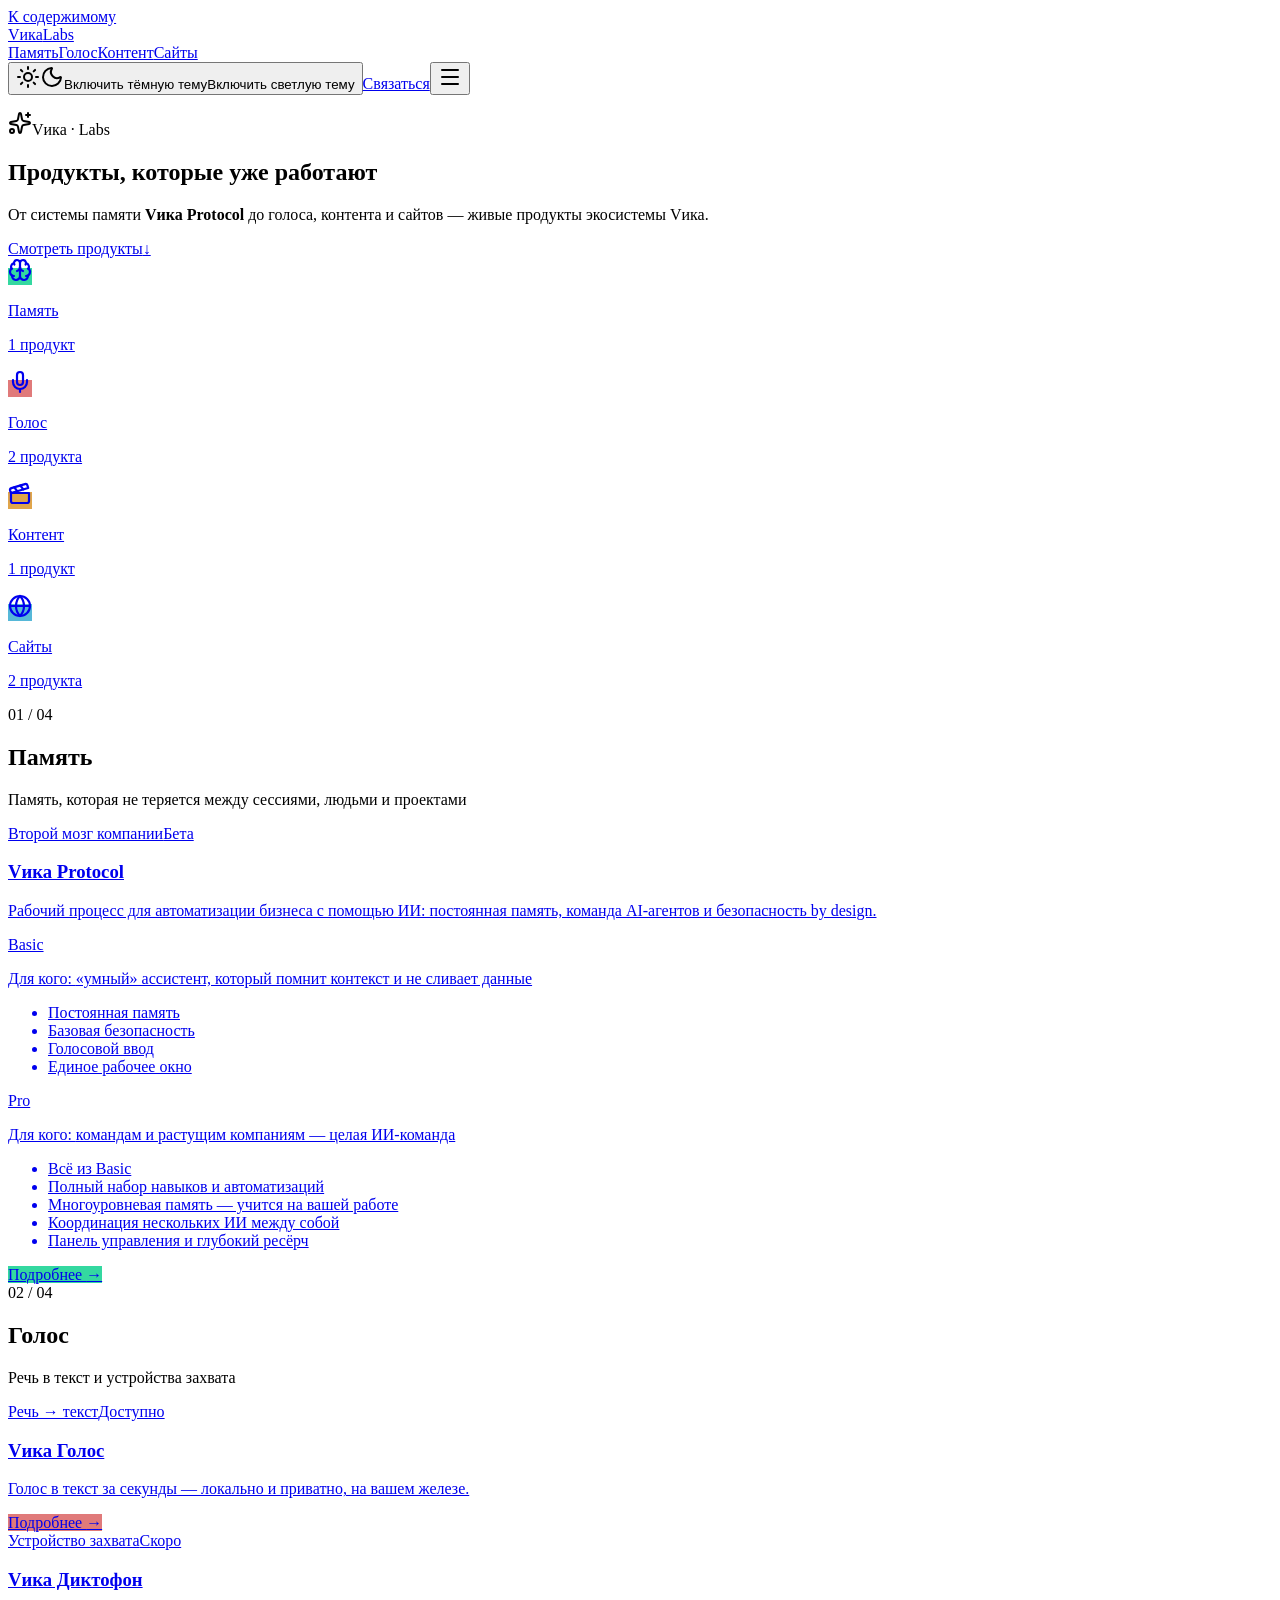
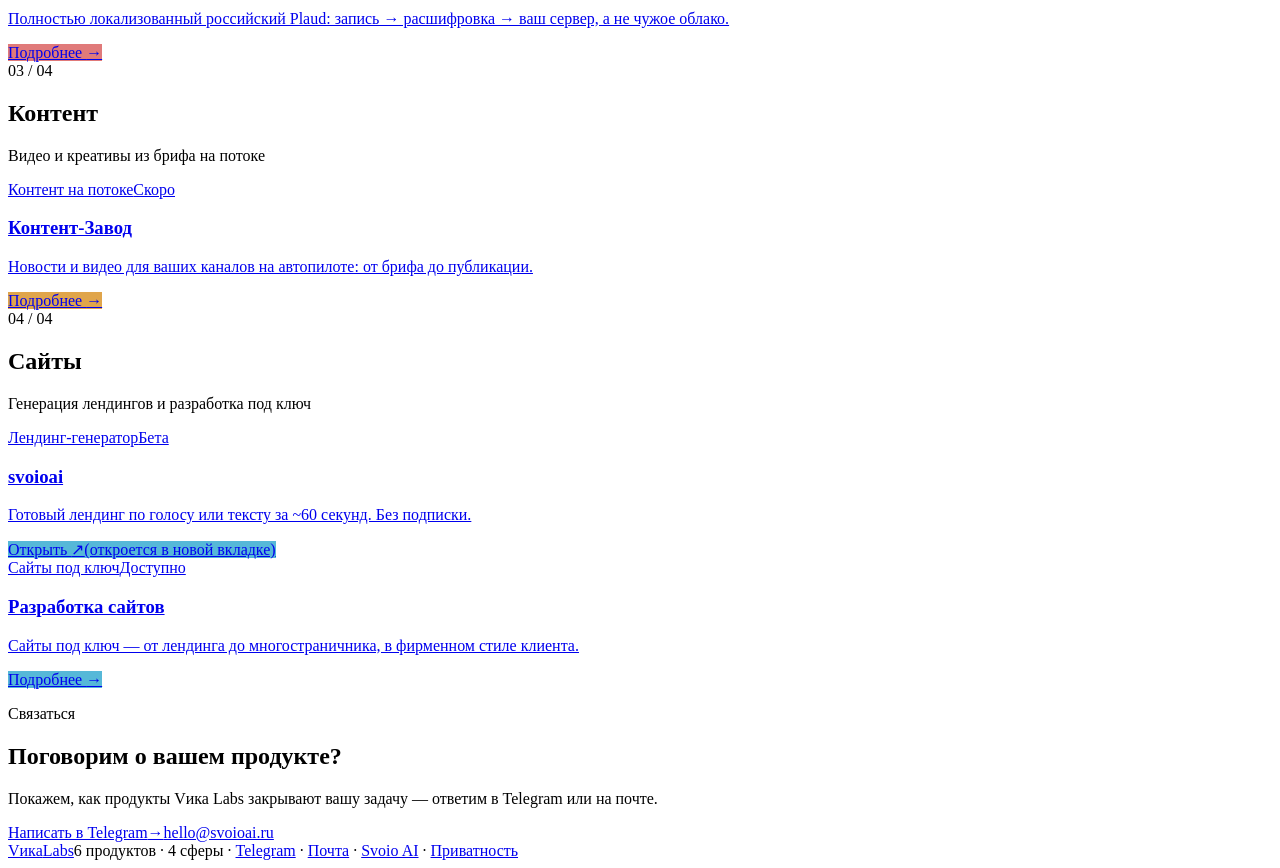
==== commit 0509542b: "preview: Vика-бренды + Vика Диктофон (4 гифки с устройством FW920N) + гифки Vика Голос" ====
--- a/index.html
+++ b/index.html
@@ -1 +1 @@
-<!DOCTYPE html><!--P3q7Q9nKsURRJ88RR0YRh--><html lang="ru"><head><meta charSet="utf-8"/><meta name="viewport" content="width=device-width, initial-scale=1"/><link rel="stylesheet" href="/svoio-labs-preview/_next/static/css/6e77013818205416.css" data-precedence="next"/><link rel="preload" as="script" fetchPriority="low" href="/svoio-labs-preview/_next/static/chunks/webpack-43493f7ee787bfeb.js"/><script src="/svoio-labs-preview/_next/static/chunks/4bd1b696-c023c6e3521b1417.js" async=""></script><script src="/svoio-labs-preview/_next/static/chunks/255-1a60684a351b09e8.js" async=""></script><script src="/svoio-labs-preview/_next/static/chunks/main-app-28911d94b68dcb3b.js" async=""></script><script src="/svoio-labs-preview/_next/static/chunks/app/layout-3452ab8b7e08d75d.js" async=""></script><script src="/svoio-labs-preview/_next/static/chunks/143-d7a1c77d7579bd96.js" async=""></script><script src="/svoio-labs-preview/_next/static/chunks/app/page-bdc823fe80895f46.js" async=""></script><title>Vika Labs — витрина продуктов</title><meta name="description" content="Svoio AI — продукты и AI-инструменты: память (Vika Protocol), голос, контент, разработка сайтов."/><meta name="application-name" content="Vika Labs"/><link rel="canonical" href="https://labs.svoioai.ru/"/><meta property="og:title" content="Vika Labs — витрина продуктов"/><meta property="og:description" content="Svoio AI — продукты и AI-инструменты: память, голос, контент, сайты."/><meta property="og:url" content="https://labs.svoioai.ru/"/><meta property="og:site_name" content="Vika Labs"/><meta property="og:locale" content="ru_RU"/><meta property="og:image" content="https://labs.svoioai.ru/og-default.png"/><meta property="og:type" content="website"/><meta name="twitter:card" content="summary_large_image"/><meta name="twitter:title" content="Vika Labs — витрина продуктов"/><meta name="twitter:description" content="Svoio AI — продукты и AI-инструменты: память, голос, контент, сайты."/><meta name="twitter:image" content="https://labs.svoioai.ru/og-default.png"/><script src="/svoio-labs-preview/_next/static/chunks/polyfills-42372ed130431b0a.js" noModule=""></script></head><body><div hidden=""><!--$--><!--/$--></div><script type="application/ld+json">{"@context":"https://schema.org","@type":"Organization","name":"Svoio AI","url":"https://svoioai.ru","description":"Российская компания AI-продуктов: память, голос, контент, сайты.","sameAs":["https://svoioai.ru","https://t.me/svoioai"]}</script><script>((a,b,c,d,e,f,g,h)=>{let i=document.documentElement,j=["light","dark"];function k(b){var c;(Array.isArray(a)?a:[a]).forEach(a=>{let c="class"===a,d=c&&f?e.map(a=>f[a]||a):e;c?(i.classList.remove(...d),i.classList.add(f&&f[b]?f[b]:b)):i.setAttribute(a,b)}),c=b,h&&j.includes(c)&&(i.style.colorScheme=c)}if(d)k(d);else try{let a=localStorage.getItem(b)||c,d=g&&"system"===a?window.matchMedia("(prefers-color-scheme: dark)").matches?"dark":"light":a;k(d)}catch(a){}})("class","theme","light",null,["light","dark"],null,true,true)</script><a href="#main" class="border-border bg-main text-main-foreground rounded-base font-heading sr-only border-2 px-4 py-2 focus:not-sr-only focus:fixed focus:top-3 focus:left-3 focus:z-[100]">К содержимому</a><header class="border-border bg-secondary-background sticky top-0 z-50 border-b-4"><div class="mx-auto flex max-w-[1200px] items-center justify-between gap-4 px-5 py-3.5"><a class="shrink-0" aria-label="Vika Labs" href="/svoio-labs-preview/"><span class="font-display inline-flex items-center gap-2 text-xl font-bold tracking-tight">Vika<span class="border-border bg-main text-main-foreground rounded-base border-2 px-1.5 py-0.5 font-mono text-[0.62rem] font-semibold tracking-[0.18em] uppercase">Labs</span></span></a><nav class="hidden items-center gap-6 md:flex" aria-label="Сферы"><a class="font-heading underline-offset-4 hover:underline hover:decoration-4" href="/svoio-labs-preview/#memory">Память</a><a class="font-heading underline-offset-4 hover:underline hover:decoration-4" href="/svoio-labs-preview/#voice">Голос</a><a class="font-heading underline-offset-4 hover:underline hover:decoration-4" href="/svoio-labs-preview/#content">Контент</a><a class="font-heading underline-offset-4 hover:underline hover:decoration-4" href="/svoio-labs-preview/#web">Сайты</a></nav><div class="flex items-center gap-3"><button type="button" class="border-border bg-secondary-background rounded-base grid size-11 shrink-0 place-items-center border-2"><svg xmlns="http://www.w3.org/2000/svg" width="24" height="24" viewBox="0 0 24 24" fill="none" stroke="currentColor" stroke-width="2" stroke-linecap="round" stroke-linejoin="round" class="lucide lucide-sun stroke-foreground hidden size-6 dark:inline" aria-hidden="true"><circle cx="12" cy="12" r="4"></circle><path d="M12 2v2"></path><path d="M12 20v2"></path><path d="m4.93 4.93 1.41 1.41"></path><path d="m17.66 17.66 1.41 1.41"></path><path d="M2 12h2"></path><path d="M20 12h2"></path><path d="m6.34 17.66-1.41 1.41"></path><path d="m19.07 4.93-1.41 1.41"></path></svg><svg xmlns="http://www.w3.org/2000/svg" width="24" height="24" viewBox="0 0 24 24" fill="none" stroke="currentColor" stroke-width="2" stroke-linecap="round" stroke-linejoin="round" class="lucide lucide-moon stroke-foreground inline size-6 dark:hidden" aria-hidden="true"><path d="M20.985 12.486a9 9 0 1 1-9.473-9.472c.405-.022.617.46.402.803a6 6 0 0 0 8.268 8.268c.344-.215.825-.004.803.401"></path></svg><span class="sr-only dark:hidden">Включить тёмную тему</span><span class="sr-only hidden dark:inline">Включить светлую тему</span></button><a class="border-border rounded-base shadow-shadow font-heading hover:translate-x-boxShadowX hover:translate-y-boxShadowY inline-flex items-center gap-2 border-2 transition-all hover:shadow-none bg-main text-main-foreground max-md:hidden px-4 py-2" href="https://t.me/svoioai" target="_blank" rel="noreferrer noopener">Связаться</a><button type="button" class="border-border bg-secondary-background rounded-base grid size-11 place-items-center border-2 md:hidden" aria-label="Меню" aria-expanded="false" aria-controls="mobile-menu"><svg xmlns="http://www.w3.org/2000/svg" width="24" height="24" viewBox="0 0 24 24" fill="none" stroke="currentColor" stroke-width="2" stroke-linecap="round" stroke-linejoin="round" class="lucide lucide-menu size-6" aria-hidden="true"><path d="M4 5h16"></path><path d="M4 12h16"></path><path d="M4 19h16"></path></svg></button></div></div><div id="mobile-menu" class="border-border bg-background border-t-2 px-5 py-4 md:hidden" hidden=""><nav class="flex flex-col gap-3" aria-label="Мобильная навигация"><a class="border-border rounded-base shadow-shadow font-heading hover:translate-x-boxShadowX hover:translate-y-boxShadowY inline-flex items-center gap-2 border-2 transition-all hover:shadow-none bg-secondary-background px-4 py-3" href="/svoio-labs-preview/#memory">Память</a><a class="border-border rounded-base shadow-shadow font-heading hover:translate-x-boxShadowX hover:translate-y-boxShadowY inline-flex items-center gap-2 border-2 transition-all hover:shadow-none bg-secondary-background px-4 py-3" href="/svoio-labs-preview/#voice">Голос</a><a class="border-border rounded-base shadow-shadow font-heading hover:translate-x-boxShadowX hover:translate-y-boxShadowY inline-flex items-center gap-2 border-2 transition-all hover:shadow-none bg-secondary-background px-4 py-3" href="/svoio-labs-preview/#content">Контент</a><a class="border-border rounded-base shadow-shadow font-heading hover:translate-x-boxShadowX hover:translate-y-boxShadowY inline-flex items-center gap-2 border-2 transition-all hover:shadow-none bg-secondary-background px-4 py-3" href="/svoio-labs-preview/#web">Сайты</a></nav><a class="border-border rounded-base shadow-shadow font-heading hover:translate-x-boxShadowX hover:translate-y-boxShadowY inline-flex items-center gap-2 border-2 transition-all hover:shadow-none bg-main text-main-foreground mt-4 w-full justify-center px-4 py-3" href="https://t.me/svoioai" target="_blank" rel="noreferrer noopener">Связаться</a></div></header><main id="main" class="mx-auto max-w-[1200px] px-5"><section class="grid items-center gap-10 py-14 md:grid-cols-[1.15fr_1fr] md:py-20" aria-label="Витрина продуктов Vika Labs"><div><p class="border-border bg-secondary-background rounded-base inline-flex items-center gap-2 border-2 px-3 py-1 font-mono text-xs font-semibold tracking-[0.18em] uppercase"><svg xmlns="http://www.w3.org/2000/svg" width="24" height="24" viewBox="0 0 24 24" fill="none" stroke="currentColor" stroke-width="2" stroke-linecap="round" stroke-linejoin="round" class="lucide lucide-sparkles size-3.5" aria-hidden="true"><path d="M11.017 2.814a1 1 0 0 1 1.966 0l1.051 5.558a2 2 0 0 0 1.594 1.594l5.558 1.051a1 1 0 0 1 0 1.966l-5.558 1.051a2 2 0 0 0-1.594 1.594l-1.051 5.558a1 1 0 0 1-1.966 0l-1.051-5.558a2 2 0 0 0-1.594-1.594l-5.558-1.051a1 1 0 0 1 0-1.966l5.558-1.051a2 2 0 0 0 1.594-1.594z"></path><path d="M20 2v4"></path><path d="M22 4h-4"></path><circle cx="4" cy="20" r="2"></circle></svg>Vika · Labs</p><h1 class="font-display mt-6 text-4xl leading-[1.06] font-bold tracking-tight sm:text-5xl xl:text-6xl">Продукты, которые<!-- --> <span class="border-border bg-main text-main-foreground rounded-base shadow-shadow mt-2 inline-block -rotate-1 border-2 px-3 py-0.5">уже работают</span></h1><p class="mt-6 max-w-[46ch] text-base sm:text-lg">От системы памяти <strong>Vika Protocol</strong> до голоса, контента и сайтов — живые продукты экосистемы Vika.</p><div class="mt-8 flex flex-wrap gap-4"><a class="border-border rounded-base shadow-shadow font-heading hover:translate-x-boxShadowX hover:translate-y-boxShadowY inline-flex items-center gap-2 border-2 transition-all hover:shadow-none bg-main text-main-foreground px-6 py-3" href="#memory">Смотреть продукты<span aria-hidden="true">↓</span></a></div></div><nav class="grid grid-cols-2 gap-5" aria-label="Сферы продуктов"><a href="#memory" class="border-border rounded-base shadow-shadow hover:translate-x-boxShadowX hover:translate-y-boxShadowY border-2 p-5 text-black transition-all hover:shadow-none" style="background:#34d8a0"><svg xmlns="http://www.w3.org/2000/svg" width="24" height="24" viewBox="0 0 24 24" fill="none" stroke="currentColor" stroke-width="2.2" stroke-linecap="round" stroke-linejoin="round" class="lucide lucide-brain size-8 sm:size-9" aria-hidden="true"><path d="M12 18V5"></path><path d="M15 13a4.17 4.17 0 0 1-3-4 4.17 4.17 0 0 1-3 4"></path><path d="M17.598 6.5A3 3 0 1 0 12 5a3 3 0 1 0-5.598 1.5"></path><path d="M17.997 5.125a4 4 0 0 1 2.526 5.77"></path><path d="M18 18a4 4 0 0 0 2-7.464"></path><path d="M19.967 17.483A4 4 0 1 1 12 18a4 4 0 1 1-7.967-.517"></path><path d="M6 18a4 4 0 0 1-2-7.464"></path><path d="M6.003 5.125a4 4 0 0 0-2.526 5.77"></path></svg><p class="font-heading mt-3 text-lg sm:text-xl">Память</p><p class="mt-0.5 font-mono text-xs">1<!-- --> <!-- -->продукт</p></a><a href="#voice" class="border-border rounded-base shadow-shadow hover:translate-x-boxShadowX hover:translate-y-boxShadowY border-2 p-5 text-black transition-all hover:shadow-none" style="background:#e07a7a"><svg xmlns="http://www.w3.org/2000/svg" width="24" height="24" viewBox="0 0 24 24" fill="none" stroke="currentColor" stroke-width="2.2" stroke-linecap="round" stroke-linejoin="round" class="lucide lucide-mic size-8 sm:size-9" aria-hidden="true"><path d="M12 19v3"></path><path d="M19 10v2a7 7 0 0 1-14 0v-2"></path><rect x="9" y="2" width="6" height="13" rx="3"></rect></svg><p class="font-heading mt-3 text-lg sm:text-xl">Голос</p><p class="mt-0.5 font-mono text-xs">2<!-- --> <!-- -->продукта</p></a><a href="#content" class="border-border rounded-base shadow-shadow hover:translate-x-boxShadowX hover:translate-y-boxShadowY border-2 p-5 text-black transition-all hover:shadow-none" style="background:#e0a54b"><svg xmlns="http://www.w3.org/2000/svg" width="24" height="24" viewBox="0 0 24 24" fill="none" stroke="currentColor" stroke-width="2.2" stroke-linecap="round" stroke-linejoin="round" class="lucide lucide-clapperboard size-8 sm:size-9" aria-hidden="true"><path d="m12.296 3.464 3.02 3.956"></path><path d="M20.2 6 3 11l-.9-2.4c-.3-1.1.3-2.2 1.3-2.5l13.5-4c1.1-.3 2.2.3 2.5 1.3z"></path><path d="M3 11h18v8a2 2 0 0 1-2 2H5a2 2 0 0 1-2-2z"></path><path d="m6.18 5.276 3.1 3.899"></path></svg><p class="font-heading mt-3 text-lg sm:text-xl">Контент</p><p class="mt-0.5 font-mono text-xs">1<!-- --> <!-- -->продукт</p></a><a href="#web" class="border-border rounded-base shadow-shadow hover:translate-x-boxShadowX hover:translate-y-boxShadowY border-2 p-5 text-black transition-all hover:shadow-none" style="background:#56b8d8"><svg xmlns="http://www.w3.org/2000/svg" width="24" height="24" viewBox="0 0 24 24" fill="none" stroke="currentColor" stroke-width="2.2" stroke-linecap="round" stroke-linejoin="round" class="lucide lucide-globe size-8 sm:size-9" aria-hidden="true"><circle cx="12" cy="12" r="10"></circle><path d="M12 2a14.5 14.5 0 0 0 0 20 14.5 14.5 0 0 0 0-20"></path><path d="M2 12h20"></path></svg><p class="font-heading mt-3 text-lg sm:text-xl">Сайты</p><p class="mt-0.5 font-mono text-xs">2<!-- --> <!-- -->продукта</p></a></nav></section><section class="sphere scroll-mt-24 py-10 md:py-14" id="memory"><div class="mb-8 flex flex-wrap items-baseline gap-x-5 gap-y-2"><span class="sphere-eyebrow border-border bg-secondary-background rounded-base border-2 px-2.5 py-1 font-mono text-xs font-semibold">01<span class="opacity-50"> / </span>04</span><h2 class="font-display text-3xl font-bold sm:text-4xl">Память</h2><p class="w-full text-base sm:w-auto sm:text-lg">Память, которая не теряется между сессиями, людьми и проектами</p></div><div class="grid gap-7 "><a class="pcard border-border rounded-base shadow-shadow hover:translate-x-boxShadowX hover:translate-y-boxShadowY group flex flex-col border-2 text-black transition-all hover:shadow-none pcard-featured p-7 sm:col-span-2 sm:p-9" style="background:#34d8a0" href="/products/vika-protocol/"><div class="flex items-start justify-between gap-3"><span class="font-mono text-xs font-semibold tracking-[0.14em] uppercase">Второй мозг компании</span><span class="pcard-pill pcard-pill-beta rounded-base inline-flex shrink-0 items-center gap-1.5 border-2 border-black bg-white px-2.5 py-0.5 text-xs font-semibold text-black"><span aria-hidden="true" class="size-2 rounded-full" style="background:#b45309"></span>Бета</span></div><h3 class="pcard-title font-display mt-4 font-bold text-3xl sm:text-4xl">Vika Protocol</h3><p class="pcard-tag mt-2 max-w-[52ch] text-base sm:text-lg">Рабочий процесс для автоматизации бизнеса с помощью ИИ: постоянная память, команда AI-агентов и безопасность by design.</p><div class="pcard-tiers mt-6 grid gap-4 sm:grid-cols-2"><div class="rounded-base border-2 border-black bg-white p-4 text-black sm:p-5"><p class="font-display text-lg font-bold">Basic</p><p class="mt-1 text-sm">Для кого: <!-- -->«умный» ассистент, который помнит контекст и не сливает данные</p><ul class="mt-3 list-none space-y-1.5 text-sm"><li class="flex gap-2"><span aria-hidden="true" class="mt-[7px] size-1.5 shrink-0 bg-black"></span>Постоянная память</li><li class="flex gap-2"><span aria-hidden="true" class="mt-[7px] size-1.5 shrink-0 bg-black"></span>Базовая безопасность</li><li class="flex gap-2"><span aria-hidden="true" class="mt-[7px] size-1.5 shrink-0 bg-black"></span>Голосовой ввод</li><li class="flex gap-2"><span aria-hidden="true" class="mt-[7px] size-1.5 shrink-0 bg-black"></span>Единое рабочее окно</li></ul></div><div class="rounded-base border-2 border-black bg-white p-4 text-black sm:p-5"><p class="font-display text-lg font-bold">Pro</p><p class="mt-1 text-sm">Для кого: <!-- -->командам и растущим компаниям — целая ИИ-команда</p><ul class="mt-3 list-none space-y-1.5 text-sm"><li class="flex gap-2"><span aria-hidden="true" class="mt-[7px] size-1.5 shrink-0 bg-black"></span>Всё из Basic</li><li class="flex gap-2"><span aria-hidden="true" class="mt-[7px] size-1.5 shrink-0 bg-black"></span>Полный набор навыков и автоматизаций</li><li class="flex gap-2"><span aria-hidden="true" class="mt-[7px] size-1.5 shrink-0 bg-black"></span>Многоуровневая память — учится на вашей работе</li><li class="flex gap-2"><span aria-hidden="true" class="mt-[7px] size-1.5 shrink-0 bg-black"></span>Координация нескольких ИИ между собой</li><li class="flex gap-2"><span aria-hidden="true" class="mt-[7px] size-1.5 shrink-0 bg-black"></span>Панель управления и глубокий ресёрч</li></ul></div></div><span class="font-heading mt-auto pt-5 underline-offset-4 group-hover:underline group-hover:decoration-4">Подробнее <span aria-hidden="true">→</span></span></a></div></section><section class="sphere scroll-mt-24 py-10 md:py-14" id="voice"><div class="mb-8 flex flex-wrap items-baseline gap-x-5 gap-y-2"><span class="sphere-eyebrow border-border bg-secondary-background rounded-base border-2 px-2.5 py-1 font-mono text-xs font-semibold">02<span class="opacity-50"> / </span>04</span><h2 class="font-display text-3xl font-bold sm:text-4xl">Голос</h2><p class="w-full text-base sm:w-auto sm:text-lg">Речь в текст и устройства захвата</p></div><div class="grid gap-7 sm:grid-cols-2"><a class="pcard border-border rounded-base shadow-shadow hover:translate-x-boxShadowX hover:translate-y-boxShadowY group flex flex-col border-2 text-black transition-all hover:shadow-none p-6" style="background:#e07a7a" href="/products/vika-voice/"><div class="flex items-start justify-between gap-3"><span class="font-mono text-xs font-semibold tracking-[0.14em] uppercase">Речь → текст</span><span class="pcard-pill pcard-pill-live rounded-base inline-flex shrink-0 items-center gap-1.5 border-2 border-black bg-white px-2.5 py-0.5 text-xs font-semibold text-black"><span aria-hidden="true" class="size-2 rounded-full" style="background:#15803d"></span>Доступно</span></div><h3 class="pcard-title font-display mt-4 font-bold text-2xl">Vika Voice</h3><p class="pcard-tag mt-2 text-sm sm:text-base">Голос в текст за секунды — локально и приватно, на вашем железе.</p><span class="font-heading mt-auto pt-5 underline-offset-4 group-hover:underline group-hover:decoration-4">Подробнее <span aria-hidden="true">→</span></span></a><a class="pcard border-border rounded-base shadow-shadow hover:translate-x-boxShadowX hover:translate-y-boxShadowY group flex flex-col border-2 text-black transition-all hover:shadow-none p-6" style="background:#e07a7a" href="/products/vika-plaud/"><div class="flex items-start justify-between gap-3"><span class="font-mono text-xs font-semibold tracking-[0.14em] uppercase">Устройство захвата</span><span class="pcard-pill pcard-pill-soon rounded-base inline-flex shrink-0 items-center gap-1.5 border-2 border-black bg-white px-2.5 py-0.5 text-xs font-semibold text-black"><span aria-hidden="true" class="size-2 rounded-full" style="background:#57534e"></span>Скоро</span></div><h3 class="pcard-title font-display mt-4 font-bold text-2xl">Vika Plaud</h3><p class="pcard-tag mt-2 text-sm sm:text-base">AI-диктофон с памятью: запись → расшифровка → ваш сервер, а не чужое облако.</p><span class="font-heading mt-auto pt-5 underline-offset-4 group-hover:underline group-hover:decoration-4">Подробнее <span aria-hidden="true">→</span></span></a></div></section><section class="sphere scroll-mt-24 py-10 md:py-14" id="content"><div class="mb-8 flex flex-wrap items-baseline gap-x-5 gap-y-2"><span class="sphere-eyebrow border-border bg-secondary-background rounded-base border-2 px-2.5 py-1 font-mono text-xs font-semibold">03<span class="opacity-50"> / </span>04</span><h2 class="font-display text-3xl font-bold sm:text-4xl">Контент</h2><p class="w-full text-base sm:w-auto sm:text-lg">Видео и креативы из брифа на потоке</p></div><div class="grid gap-7 "><a class="pcard border-border rounded-base shadow-shadow hover:translate-x-boxShadowX hover:translate-y-boxShadowY group flex flex-col border-2 text-black transition-all hover:shadow-none p-6" style="background:#e0a54b" href="/products/content-factory/"><div class="flex items-start justify-between gap-3"><span class="font-mono text-xs font-semibold tracking-[0.14em] uppercase">Контент на потоке</span><span class="pcard-pill pcard-pill-soon rounded-base inline-flex shrink-0 items-center gap-1.5 border-2 border-black bg-white px-2.5 py-0.5 text-xs font-semibold text-black"><span aria-hidden="true" class="size-2 rounded-full" style="background:#57534e"></span>Скоро</span></div><h3 class="pcard-title font-display mt-4 font-bold text-2xl">Контент-Завод</h3><p class="pcard-tag mt-2 text-sm sm:text-base">Новости и видео для ваших каналов на автопилоте: от брифа до публикации.</p><span class="font-heading mt-auto pt-5 underline-offset-4 group-hover:underline group-hover:decoration-4">Подробнее <span aria-hidden="true">→</span></span></a></div></section><section class="sphere scroll-mt-24 py-10 md:py-14" id="web"><div class="mb-8 flex flex-wrap items-baseline gap-x-5 gap-y-2"><span class="sphere-eyebrow border-border bg-secondary-background rounded-base border-2 px-2.5 py-1 font-mono text-xs font-semibold">04<span class="opacity-50"> / </span>04</span><h2 class="font-display text-3xl font-bold sm:text-4xl">Сайты</h2><p class="w-full text-base sm:w-auto sm:text-lg">Генерация лендингов и разработка под ключ</p></div><div class="grid gap-7 sm:grid-cols-2"><a class="pcard border-border rounded-base shadow-shadow hover:translate-x-boxShadowX hover:translate-y-boxShadowY group flex flex-col border-2 text-black transition-all hover:shadow-none p-6" style="background:#56b8d8" href="https://svoioai.ru/" target="_blank" rel="noreferrer noopener"><div class="flex items-start justify-between gap-3"><span class="font-mono text-xs font-semibold tracking-[0.14em] uppercase">Лендинг-генератор</span><span class="pcard-pill pcard-pill-beta rounded-base inline-flex shrink-0 items-center gap-1.5 border-2 border-black bg-white px-2.5 py-0.5 text-xs font-semibold text-black"><span aria-hidden="true" class="size-2 rounded-full" style="background:#b45309"></span>Бета</span></div><h3 class="pcard-title font-display mt-4 font-bold text-2xl">svoioai</h3><p class="pcard-tag mt-2 text-sm sm:text-base">Готовый лендинг по голосу или тексту за ~60 секунд. Без подписки.</p><span class="font-heading mt-auto pt-5 underline-offset-4 group-hover:underline group-hover:decoration-4">Открыть <span aria-hidden="true">↗</span><span class="sr-only">(откроется в новой вкладке)</span></span></a><a class="pcard border-border rounded-base shadow-shadow hover:translate-x-boxShadowX hover:translate-y-boxShadowY group flex flex-col border-2 text-black transition-all hover:shadow-none p-6" style="background:#56b8d8" href="/products/web-development/"><div class="flex items-start justify-between gap-3"><span class="font-mono text-xs font-semibold tracking-[0.14em] uppercase">Сайты под ключ</span><span class="pcard-pill pcard-pill-live rounded-base inline-flex shrink-0 items-center gap-1.5 border-2 border-black bg-white px-2.5 py-0.5 text-xs font-semibold text-black"><span aria-hidden="true" class="size-2 rounded-full" style="background:#15803d"></span>Доступно</span></div><h3 class="pcard-title font-display mt-4 font-bold text-2xl">Разработка сайтов</h3><p class="pcard-tag mt-2 text-sm sm:text-base">Сайты под ключ — от лендинга до многостраничника, в фирменном стиле клиента.</p><span class="font-heading mt-auto pt-5 underline-offset-4 group-hover:underline group-hover:decoration-4">Подробнее <span aria-hidden="true">→</span></span></a></div></section><section class="my-16 md:my-24" aria-label="Связаться"><div class="border-border bg-main text-main-foreground rounded-base shadow-shadow border-2 px-6 py-12 text-center md:px-12 md:py-16"><p class="font-mono text-xs font-semibold tracking-[0.22em] uppercase">Связаться</p><h2 class="font-display mt-4 text-3xl font-bold sm:text-4xl md:text-5xl">Поговорим о вашем продукте?</h2><p class="mx-auto mt-5 max-w-[46ch] text-base sm:text-lg">Покажем, как продукты Vika Labs закрывают вашу задачу — ответим в Telegram или на почте.</p><div class="mt-8 flex flex-wrap items-center justify-center gap-4"><a class="rounded-base font-heading hover:translate-x-boxShadowX hover:translate-y-boxShadowY inline-flex items-center gap-2 border-2 border-black bg-black px-6 py-3 text-white transition-all [box-shadow:4px_-4px_0_0_#fff] hover:[box-shadow:none]" href="https://t.me/svoioai" target="_blank" rel="noreferrer noopener">Написать в Telegram<span aria-hidden="true">→</span></a><a class="rounded-base font-heading shadow-shadow hover:translate-x-boxShadowX hover:translate-y-boxShadowY inline-flex items-center border-2 border-black bg-white px-6 py-3 font-mono text-sm text-black transition-all hover:shadow-none" href="mailto:hello@svoioai.ru">hello@svoioai.ru</a></div></div></section></main><footer class="border-border bg-secondary-background border-t-4"><div class="mx-auto flex max-w-[1200px] flex-wrap items-center justify-between gap-x-8 gap-y-4 px-5 py-8"><a href="/svoio-labs-preview/"><span class="font-display inline-flex items-center gap-2 text-xl font-bold tracking-tight">Vika<span class="border-border bg-main text-main-foreground rounded-base border-2 px-1.5 py-0.5 font-mono text-[0.62rem] font-semibold tracking-[0.18em] uppercase">Labs</span></span></a><span class="text-sm">6<!-- --> <!-- -->продуктов<!-- --> ·<!-- --> <!-- -->4<!-- --> <!-- -->сферы<!-- --> · <a class="font-heading underline underline-offset-4" href="https://t.me/svoioai" target="_blank" rel="noreferrer noopener">Telegram</a> · <a class="font-heading underline underline-offset-4" href="mailto:hello@svoioai.ru">Почта</a> · <a class="font-heading underline underline-offset-4" href="https://svoioai.ru" target="_blank" rel="noreferrer noopener">Svoio AI</a> · <a class="font-heading underline underline-offset-4" href="/svoio-labs-preview/privacy/">Приватность</a></span></div></footer><!--$--><!--/$--><script src="/svoio-labs-preview/_next/static/chunks/webpack-43493f7ee787bfeb.js" id="_R_" async=""></script><script>(self.__next_f=self.__next_f||[]).push([0])</script><script>self.__next_f.push([1,"1:\"$Sreact.fragment\"\n2:I[3479,[\"177\",\"static/chunks/app/layout-3452ab8b7e08d75d.js\"],\"ThemeProvider\"]\n3:I[9766,[],\"\"]\n4:I[8924,[],\"\"]\n5:I[6667,[\"143\",\"static/chunks/143-d7a1c77d7579bd96.js\",\"974\",\"static/chunks/app/page-bdc823fe80895f46.js\"],\"SiteHeader\"]\n6:I[2619,[\"143\",\"static/chunks/143-d7a1c77d7579bd96.js\",\"974\",\"static/chunks/app/page-bdc823fe80895f46.js\"],\"\"]\n14:I[7150,[],\"\"]\n:HL[\"/svoio-labs-preview/_next/static/css/6e77013818205416.css\",\"style\"]\n"])</script><script>self.__next_f.push([1,"0:{\"P\":null,\"b\":\"P3q7Q9nKsURRJ88RR0YRh\",\"p\":\"/svoio-labs-preview\",\"c\":[\"\",\"\"],\"i\":false,\"f\":[[[\"\",{\"children\":[\"__PAGE__\",{}]},\"$undefined\",\"$undefined\",true],[\"\",[\"$\",\"$1\",\"c\",{\"children\":[[[\"$\",\"link\",\"0\",{\"rel\":\"stylesheet\",\"href\":\"/svoio-labs-preview/_next/static/css/6e77013818205416.css\",\"precedence\":\"next\",\"crossOrigin\":\"$undefined\",\"nonce\":\"$undefined\"}]],[\"$\",\"html\",null,{\"lang\":\"ru\",\"suppressHydrationWarning\":true,\"children\":[\"$\",\"body\",null,{\"children\":[[\"$\",\"script\",null,{\"type\":\"application/ld+json\",\"dangerouslySetInnerHTML\":{\"__html\":\"{\\\"@context\\\":\\\"https://schema.org\\\",\\\"@type\\\":\\\"Organization\\\",\\\"name\\\":\\\"Svoio AI\\\",\\\"url\\\":\\\"https://svoioai.ru\\\",\\\"description\\\":\\\"Российская компания AI-продуктов: память, голос, контент, сайты.\\\",\\\"sameAs\\\":[\\\"https://svoioai.ru\\\",\\\"https://t.me/svoioai\\\"]}\"}}],[\"$\",\"$L2\",null,{\"attribute\":\"class\",\"defaultTheme\":\"light\",\"disableTransitionOnChange\":true,\"children\":[[\"$\",\"a\",null,{\"href\":\"#main\",\"className\":\"border-border bg-main text-main-foreground rounded-base font-heading sr-only border-2 px-4 py-2 focus:not-sr-only focus:fixed focus:top-3 focus:left-3 focus:z-[100]\",\"children\":\"К содержимому\"}],[\"$\",\"$L3\",null,{\"parallelRouterKey\":\"children\",\"error\":\"$undefined\",\"errorStyles\":\"$undefined\",\"errorScripts\":\"$undefined\",\"template\":[\"$\",\"$L4\",null,{}],\"templateStyles\":\"$undefined\",\"templateScripts\":\"$undefined\",\"notFound\":[[[\"$\",\"$L5\",null,{\"nav\":[{\"id\":\"memory\",\"label\":\"Память\"},{\"id\":\"voice\",\"label\":\"Голос\"},{\"id\":\"content\",\"label\":\"Контент\"},{\"id\":\"web\",\"label\":\"Сайты\"}]}],[\"$\",\"main\",null,{\"id\":\"main\",\"className\":\"mx-auto max-w-[860px] px-5 py-20 text-center\",\"children\":[[\"$\",\"p\",null,{\"className\":\"border-border bg-main text-main-foreground rounded-base shadow-shadow font-display inline-block -rotate-2 border-2 px-4 py-1 text-5xl font-bold sm:text-6xl\",\"children\":\"404\"}],[\"$\",\"h1\",null,{\"className\":\"font-display mt-8 text-2xl font-bold sm:text-3xl\",\"children\":\"Такой страницы нет\"}],[\"$\",\"p\",null,{\"className\":\"mx-auto mt-4 max-w-[42ch]\",\"children\":\"Возможно, ссылка устарела или страница переехала. Все продукты — на главной.\"}],[\"$\",\"p\",null,{\"className\":\"mt-8\",\"children\":[\"$\",\"$L6\",null,{\"href\":\"/\",\"className\":\"border-border rounded-base shadow-shadow font-heading hover:translate-x-boxShadowX hover:translate-y-boxShadowY inline-flex items-center gap-2 border-2 transition-all hover:shadow-none bg-secondary-background px-5 py-2.5\",\"children\":\"← Все продукты\"}]}]]}],[\"$\",\"footer\",null,{\"className\":\"border-border bg-secondary-background border-t-4\",\"children\":[\"$\",\"div\",null,{\"className\":\"mx-auto flex max-w-[1200px] flex-wrap items-center justify-between gap-x-8 gap-y-4 px-5 py-8\",\"children\":[[\"$\",\"$L6\",null,{\"href\":\"/\",\"children\":[\"$\",\"span\",null,{\"className\":\"font-display inline-flex items-center gap-2 text-xl font-bold tracking-tight\",\"children\":[\"Vika\",[\"$\",\"span\",null,{\"className\":\"border-border bg-main text-main-foreground rounded-base border-2 px-1.5 py-0.5 font-mono text-[0.62rem] font-semibold tracking-[0.18em] uppercase\",\"children\":\"Labs\"}]]}]}],[\"$\",\"span\",null,{\"className\":\"text-sm\",\"children\":[6,\" \",\"продуктов\",\" ·\",\" \",4,\" \",\"сферы\",\" · \",[\"$\",\"a\",null,{\"className\":\"font-heading underline underline-offset-4\",\"href\":\"https://t.me/svoioai\",\"target\":\"_blank\",\"rel\":\"noreferrer noopener\",\"children\":\"Telegram\"}],\" · \",[\"$\",\"a\",null,{\"className\":\"font-heading underline underline-offset-4\",\"href\":\"mailto:hello@svoioai.ru\",\"children\":\"Почта\"}],\" · \",[\"$\",\"a\",null,{\"className\":\"font-heading underline underline-offset-4\",\"href\":\"https://svoioai.ru\",\"target\":\"_blank\",\"rel\":\"noreferrer noopener\",\"children\":\"Svoio AI\"}],\" · \",[\"$\",\"$L6\",null,{\"className\":\"font-heading underline underline-offset-4\",\"href\":\"/privacy/\",\"children\":\"Приватность\"}]]}]]}]}]],[]],\"forbidden\":\"$undefined\",\"unauthorized\":\"$undefined\"}]]}]]}]}]]}],{\"children\":[\"__PAGE__\",[\"$\",\"$1\",\"c\",{\"children\":[[[\"$\",\"$L5\",null,{\"nav\":[{\"id\":\"memory\",\"label\":\"Память\"},{\"id\":\"voice\",\"label\":\"Голос\"},{\"id\":\"content\",\"label\":\"Контент\"},{\"id\":\"web\",\"label\":\"Сайты\"}]}],[\"$\",\"main\",null,{\"id\":\"main\",\"className\":\"mx-auto max-w-[1200px] px-5\",\"children\":[[\"$\",\"section\",null,{\"className\":\"grid items-center gap-10 py-14 md:grid-cols-[1.15fr_1fr] md:py-20\",\"aria-label\":\"Витрина продуктов Vika Labs\",\"children\":[[\"$\",\"div\",null,{\"children\":[[\"$\",\"p\",null,{\"className\":\"border-border bg-secondary-background rounded-base inline-flex items-center gap-2 border-2 px-3 py-1 font-mono text-xs font-semibold tracking-[0.18em] uppercase\",\"children\":[\"$L7\",\"Vika · Labs\"]}],\"$L8\",\"$L9\",\"$La\"]}],\"$Lb\"]}],[\"$Lc\",\"$Ld\",\"$Le\",\"$Lf\"],\"$L10\"]}],\"$L11\"],null,\"$L12\"]}],{},null,false]},null,false],\"$L13\",false]],\"m\":\"$undefined\",\"G\":[\"$14\",[]],\"s\":false,\"S\":true}\n"])</script><script>self.__next_f.push([1,"15:I[45,[\"143\",\"static/chunks/143-d7a1c77d7579bd96.js\",\"974\",\"static/chunks/app/page-bdc823fe80895f46.js\"],\"default\"]\n19:I[4431,[],\"OutletBoundary\"]\n1b:I[5278,[],\"AsyncMetadataOutlet\"]\n1d:I[4431,[],\"ViewportBoundary\"]\n1f:I[4431,[],\"MetadataBoundary\"]\n20:\"$Sreact.suspense\"\n7:[\"$\",\"$L15\",null,{\"ref\":\"$undefined\",\"iconNode\":[[\"path\",{\"d\":\"M11.017 2.814a1 1 0 0 1 1.966 0l1.051 5.558a2 2 0 0 0 1.594 1.594l5.558 1.051a1 1 0 0 1 0 1.966l-5.558 1.051a2 2 0 0 0-1.594 1.594l-1.051 5.558a1 1 0 0 1-1.966 0l-1.051-5.558a2 2 0 0 0-1.594-1.594l-5.558-1.051a1 1 0 0 1 0-1.966l5.558-1.051a2 2 0 0 0 1.594-1.594z\",\"key\":\"1s2grr\"}],[\"path\",{\"d\":\"M20 2v4\",\"key\":\"1rf3ol\"}],[\"path\",{\"d\":\"M22 4h-4\",\"key\":\"gwowj6\"}],[\"circle\",{\"cx\":\"4\",\"cy\":\"20\",\"r\":\"2\",\"key\":\"6kqj1y\"}]],\"className\":\"lucide-sparkles size-3.5\",\"aria-hidden\":true}]\n8:[\"$\",\"h1\",null,{\"className\":\"font-display mt-6 text-4xl leading-[1.06] font-bold tracking-tight sm:text-5xl xl:text-6xl\",\"children\":[\"Продукты, которые\",\" \",[\"$\",\"span\",null,{\"className\":\"border-border bg-main text-main-foreground rounded-base shadow-shadow mt-2 inline-block -rotate-1 border-2 px-3 py-0.5\",\"children\":\"уже работают\"}]]}]\n9:[\"$\",\"p\",null,{\"className\":\"mt-6 max-w-[46ch] text-base sm:text-lg\",\"children\":[\"От системы памяти \",[\"$\",\"strong\",null,{\"children\":\"Vika Protocol\"}],\" до голоса, контента и сайтов — живые продукты экосистемы Vika.\"]}]\na:[\"$\",\"div\",null,{\"className\":\"mt-8 flex flex-wrap gap-4\",\"children\":[\"$\",\"a\",null,{\"className\":\"border-border rounded-base shadow-shadow font-heading hover:translate-x-boxShadowX hover:translate-y-boxShadowY inline-flex items-center gap-2 border-2 transition-all hover:shadow-none bg-main text-main-foreground px-6 py-3\",\"href\":\"#memory\",\"children\":[\"Смотреть продукты\",[\"$\",\"span\",null,{\"aria-hidden\":true,\"children\":\"↓\"}]]}]}]\n"])</script><script>self.__next_f.push([1,"b:[\"$\",\"nav\",null,{\"className\":\"grid grid-cols-2 gap-5\",\"aria-label\":\"Сферы продуктов\",\"children\":[[\"$\",\"a\",\"memory\",{\"href\":\"#memory\",\"className\":\"border-border rounded-base shadow-shadow hover:translate-x-boxShadowX hover:translate-y-boxShadowY border-2 p-5 text-black transition-all hover:shadow-none\",\"style\":{\"background\":\"#34d8a0\"},\"children\":[[\"$\",\"$L15\",null,{\"ref\":\"$undefined\",\"iconNode\":[[\"path\",{\"d\":\"M12 18V5\",\"key\":\"adv99a\"}],[\"path\",{\"d\":\"M15 13a4.17 4.17 0 0 1-3-4 4.17 4.17 0 0 1-3 4\",\"key\":\"1e3is1\"}],[\"path\",{\"d\":\"M17.598 6.5A3 3 0 1 0 12 5a3 3 0 1 0-5.598 1.5\",\"key\":\"1gqd8o\"}],[\"path\",{\"d\":\"M17.997 5.125a4 4 0 0 1 2.526 5.77\",\"key\":\"iwvgf7\"}],[\"path\",{\"d\":\"M18 18a4 4 0 0 0 2-7.464\",\"key\":\"efp6ie\"}],[\"path\",{\"d\":\"M19.967 17.483A4 4 0 1 1 12 18a4 4 0 1 1-7.967-.517\",\"key\":\"1gq6am\"}],[\"path\",{\"d\":\"M6 18a4 4 0 0 1-2-7.464\",\"key\":\"k1g0md\"}],[\"path\",{\"d\":\"M6.003 5.125a4 4 0 0 0-2.526 5.77\",\"key\":\"q97ue3\"}]],\"className\":\"lucide-brain size-8 sm:size-9\",\"aria-hidden\":true,\"strokeWidth\":2.2}],[\"$\",\"p\",null,{\"className\":\"font-heading mt-3 text-lg sm:text-xl\",\"children\":\"Память\"}],[\"$\",\"p\",null,{\"className\":\"mt-0.5 font-mono text-xs\",\"children\":[1,\" \",\"продукт\"]}]]}],[\"$\",\"a\",\"voice\",{\"href\":\"#voice\",\"className\":\"border-border rounded-base shadow-shadow hover:translate-x-boxShadowX hover:translate-y-boxShadowY border-2 p-5 text-black transition-all hover:shadow-none\",\"style\":{\"background\":\"#e07a7a\"},\"children\":[[\"$\",\"$L15\",null,{\"ref\":\"$undefined\",\"iconNode\":[[\"path\",{\"d\":\"M12 19v3\",\"key\":\"npa21l\"}],[\"path\",{\"d\":\"M19 10v2a7 7 0 0 1-14 0v-2\",\"key\":\"1vc78b\"}],[\"rect\",{\"x\":\"9\",\"y\":\"2\",\"width\":\"6\",\"height\":\"13\",\"rx\":\"3\",\"key\":\"s6n7sd\"}]],\"className\":\"lucide-mic size-8 sm:size-9\",\"aria-hidden\":true,\"strokeWidth\":2.2}],[\"$\",\"p\",null,{\"className\":\"font-heading mt-3 text-lg sm:text-xl\",\"children\":\"Голос\"}],[\"$\",\"p\",null,{\"className\":\"mt-0.5 font-mono text-xs\",\"children\":[2,\" \",\"продукта\"]}]]}],[\"$\",\"a\",\"content\",{\"href\":\"#content\",\"className\":\"border-border rounded-base shadow-shadow hover:translate-x-boxShadowX hover:translate-y-boxShadowY border-2 p-5 text-black transition-all hover:shadow-none\",\"style\":{\"background\":\"#e0a54b\"},\"children\":[[\"$\",\"$L15\",null,{\"ref\":\"$undefined\",\"iconNode\":[[\"path\",{\"d\":\"m12.296 3.464 3.02 3.956\",\"key\":\"qash78\"}],[\"path\",{\"d\":\"M20.2 6 3 11l-.9-2.4c-.3-1.1.3-2.2 1.3-2.5l13.5-4c1.1-.3 2.2.3 2.5 1.3z\",\"key\":\"1h7j8b\"}],[\"path\",{\"d\":\"M3 11h18v8a2 2 0 0 1-2 2H5a2 2 0 0 1-2-2z\",\"key\":\"4lm6w1\"}],[\"path\",{\"d\":\"m6.18 5.276 3.1 3.899\",\"key\":\"zjj9t3\"}]],\"className\":\"lucide-clapperboard size-8 sm:size-9\",\"aria-hidden\":true,\"strokeWidth\":2.2}],[\"$\",\"p\",null,{\"className\":\"font-heading mt-3 text-lg sm:text-xl\",\"children\":\"Контент\"}],[\"$\",\"p\",null,{\"className\":\"mt-0.5 font-mono text-xs\",\"children\":[1,\" \",\"продукт\"]}]]}],[\"$\",\"a\",\"web\",{\"href\":\"#web\",\"className\":\"border-border rounded-base shadow-shadow hover:translate-x-boxShadowX hover:translate-y-boxShadowY border-2 p-5 text-black transition-all hover:shadow-none\",\"style\":{\"background\":\"#56b8d8\"},\"children\":[[\"$\",\"$L15\",null,{\"ref\":\"$undefined\",\"iconNode\":[[\"circle\",{\"cx\":\"12\",\"cy\":\"12\",\"r\":\"10\",\"key\":\"1mglay\"}],[\"path\",{\"d\":\"M12 2a14.5 14.5 0 0 0 0 20 14.5 14.5 0 0 0 0-20\",\"key\":\"13o1zl\"}],[\"path\",{\"d\":\"M2 12h20\",\"key\":\"9i4pu4\"}]],\"className\":\"lucide-globe size-8 sm:size-9\",\"aria-hidden\":true,\"strokeWidth\":2.2}],[\"$\",\"p\",null,{\"className\":\"font-heading mt-3 text-lg sm:text-xl\",\"children\":\"Сайты\"}],[\"$\",\"p\",null,{\"className\":\"mt-0.5 font-mono text-xs\",\"children\":[2,\" \",\"продукта\"]}]]}]]}]\n"])</script><script>self.__next_f.push([1,"c:[\"$\",\"section\",\"memory\",{\"className\":\"sphere scroll-mt-24 py-10 md:py-14\",\"id\":\"memory\",\"children\":[[\"$\",\"div\",null,{\"className\":\"mb-8 flex flex-wrap items-baseline gap-x-5 gap-y-2\",\"children\":[[\"$\",\"span\",null,{\"className\":\"sphere-eyebrow border-border bg-secondary-background rounded-base border-2 px-2.5 py-1 font-mono text-xs font-semibold\",\"children\":[\"01\",[\"$\",\"span\",null,{\"className\":\"opacity-50\",\"children\":\" / \"}],\"04\"]}],[\"$\",\"h2\",null,{\"className\":\"font-display text-3xl font-bold sm:text-4xl\",\"children\":\"Память\"}],[\"$\",\"p\",null,{\"className\":\"w-full text-base sm:w-auto sm:text-lg\",\"children\":\"Память, которая не теряется между сессиями, людьми и проектами\"}]]}],[\"$\",\"div\",null,{\"className\":\"grid gap-7 \",\"children\":[[\"$\",\"a\",\"vika-protocol\",{\"className\":\"pcard border-border rounded-base shadow-shadow hover:translate-x-boxShadowX hover:translate-y-boxShadowY group flex flex-col border-2 text-black transition-all hover:shadow-none pcard-featured p-7 sm:col-span-2 sm:p-9\",\"style\":{\"background\":\"#34d8a0\"},\"href\":\"/products/vika-protocol/\",\"children\":[[\"$\",\"div\",null,{\"className\":\"flex items-start justify-between gap-3\",\"children\":[[\"$\",\"span\",null,{\"className\":\"font-mono text-xs font-semibold tracking-[0.14em] uppercase\",\"children\":\"Второй мозг компании\"}],[\"$\",\"span\",null,{\"className\":\"pcard-pill pcard-pill-beta rounded-base inline-flex shrink-0 items-center gap-1.5 border-2 border-black bg-white px-2.5 py-0.5 text-xs font-semibold text-black\",\"children\":[[\"$\",\"span\",null,{\"aria-hidden\":true,\"className\":\"size-2 rounded-full\",\"style\":{\"background\":\"#b45309\"}}],\"Бета\"]}]]}],[\"$\",\"h3\",null,{\"className\":\"pcard-title font-display mt-4 font-bold text-3xl sm:text-4xl\",\"children\":\"Vika Protocol\"}],[\"$\",\"p\",null,{\"className\":\"pcard-tag mt-2 max-w-[52ch] text-base sm:text-lg\",\"children\":\"Рабочий процесс для автоматизации бизнеса с помощью ИИ: постоянная память, команда AI-агентов и безопасность by design.\"}],[\"$\",\"div\",null,{\"className\":\"pcard-tiers mt-6 grid gap-4 sm:grid-cols-2\",\"children\":[[\"$\",\"div\",\"Basic\",{\"className\":\"rounded-base border-2 border-black bg-white p-4 text-black sm:p-5\",\"children\":[[\"$\",\"p\",null,{\"className\":\"font-display text-lg font-bold\",\"children\":\"Basic\"}],[\"$\",\"p\",null,{\"className\":\"mt-1 text-sm\",\"children\":[\"Для кого: \",\"«умный» ассистент, который помнит контекст и не сливает данные\"]}],[\"$\",\"ul\",null,{\"className\":\"mt-3 list-none space-y-1.5 text-sm\",\"children\":[[\"$\",\"li\",\"Постоянная память\",{\"className\":\"flex gap-2\",\"children\":[[\"$\",\"span\",null,{\"aria-hidden\":true,\"className\":\"mt-[7px] size-1.5 shrink-0 bg-black\"}],\"Постоянная память\"]}],[\"$\",\"li\",\"Базовая безопасность\",{\"className\":\"flex gap-2\",\"children\":[[\"$\",\"span\",null,{\"aria-hidden\":true,\"className\":\"mt-[7px] size-1.5 shrink-0 bg-black\"}],\"Базовая безопасность\"]}],[\"$\",\"li\",\"Голосовой ввод\",{\"className\":\"flex gap-2\",\"children\":[[\"$\",\"span\",null,{\"aria-hidden\":true,\"className\":\"mt-[7px] size-1.5 shrink-0 bg-black\"}],\"Голосовой ввод\"]}],[\"$\",\"li\",\"Единое рабочее окно\",{\"className\":\"flex gap-2\",\"children\":[[\"$\",\"span\",null,{\"aria-hidden\":true,\"className\":\"mt-[7px] size-1.5 shrink-0 bg-black\"}],\"Единое рабочее окно\"]}]]}]]}],[\"$\",\"div\",\"Pro\",{\"className\":\"rounded-base border-2 border-black bg-white p-4 text-black sm:p-5\",\"children\":[[\"$\",\"p\",null,{\"className\":\"font-display text-lg font-bold\",\"children\":\"Pro\"}],[\"$\",\"p\",null,{\"className\":\"mt-1 text-sm\",\"children\":[\"Для кого: \",\"командам и растущим компаниям — целая ИИ-команда\"]}],[\"$\",\"ul\",null,{\"className\":\"mt-3 list-none space-y-1.5 text-sm\",\"children\":[[\"$\",\"li\",\"Всё из Basic\",{\"className\":\"flex gap-2\",\"children\":[[\"$\",\"span\",null,{\"aria-hidden\":true,\"className\":\"mt-[7px] size-1.5 shrink-0 bg-black\"}],\"Всё из Basic\"]}],[\"$\",\"li\",\"Полный набор навыков и автоматизаций\",{\"className\":\"flex gap-2\",\"children\":[[\"$\",\"span\",null,{\"aria-hidden\":true,\"className\":\"mt-[7px] size-1.5 shrink-0 bg-black\"}],\"Полный набор навыков и автоматизаций\"]}],[\"$\",\"li\",\"Многоуровневая память — учится на вашей работе\",{\"className\":\"flex gap-2\",\"children\":[[\"$\",\"span\",null,{\"aria-hidden\":true,\"className\":\"mt-[7px] size-1.5 shrink-0 bg-black\"}],\"Многоуровневая память — учится на вашей работе\"]}],\"$L16\",\"$L17\"]}]]}]]}],\"$L18\"]}]]}]]}]\n"])</script><script>self.__next_f.push([1,"d:[\"$\",\"section\",\"voice\",{\"className\":\"sphere scroll-mt-24 py-10 md:py-14\",\"id\":\"voice\",\"children\":[[\"$\",\"div\",null,{\"className\":\"mb-8 flex flex-wrap items-baseline gap-x-5 gap-y-2\",\"children\":[[\"$\",\"span\",null,{\"className\":\"sphere-eyebrow border-border bg-secondary-background rounded-base border-2 px-2.5 py-1 font-mono text-xs font-semibold\",\"children\":[\"02\",[\"$\",\"span\",null,{\"className\":\"opacity-50\",\"children\":\" / \"}],\"04\"]}],[\"$\",\"h2\",null,{\"className\":\"font-display text-3xl font-bold sm:text-4xl\",\"children\":\"Голос\"}],[\"$\",\"p\",null,{\"className\":\"w-full text-base sm:w-auto sm:text-lg\",\"children\":\"Речь в текст и устройства захвата\"}]]}],[\"$\",\"div\",null,{\"className\":\"grid gap-7 sm:grid-cols-2\",\"children\":[[\"$\",\"a\",\"vika-voice\",{\"className\":\"pcard border-border rounded-base shadow-shadow hover:translate-x-boxShadowX hover:translate-y-boxShadowY group flex flex-col border-2 text-black transition-all hover:shadow-none p-6\",\"style\":{\"background\":\"#e07a7a\"},\"href\":\"/products/vika-voice/\",\"children\":[[\"$\",\"div\",null,{\"className\":\"flex items-start justify-between gap-3\",\"children\":[[\"$\",\"span\",null,{\"className\":\"font-mono text-xs font-semibold tracking-[0.14em] uppercase\",\"children\":\"Речь → текст\"}],[\"$\",\"span\",null,{\"className\":\"pcard-pill pcard-pill-live rounded-base inline-flex shrink-0 items-center gap-1.5 border-2 border-black bg-white px-2.5 py-0.5 text-xs font-semibold text-black\",\"children\":[[\"$\",\"span\",null,{\"aria-hidden\":true,\"className\":\"size-2 rounded-full\",\"style\":{\"background\":\"#15803d\"}}],\"Доступно\"]}]]}],[\"$\",\"h3\",null,{\"className\":\"pcard-title font-display mt-4 font-bold text-2xl\",\"children\":\"Vika Voice\"}],[\"$\",\"p\",null,{\"className\":\"pcard-tag mt-2 text-sm sm:text-base\",\"children\":\"Голос в текст за секунды — локально и приватно, на вашем железе.\"}],null,[\"$\",\"span\",null,{\"className\":\"font-heading mt-auto pt-5 underline-offset-4 group-hover:underline group-hover:decoration-4\",\"children\":[\"Подробнее \",[\"$\",\"span\",null,{\"aria-hidden\":true,\"children\":\"→\"}]]}]]}],[\"$\",\"a\",\"vika-plaud\",{\"className\":\"pcard border-border rounded-base shadow-shadow hover:translate-x-boxShadowX hover:translate-y-boxShadowY group flex flex-col border-2 text-black transition-all hover:shadow-none p-6\",\"style\":{\"background\":\"#e07a7a\"},\"href\":\"/products/vika-plaud/\",\"children\":[[\"$\",\"div\",null,{\"className\":\"flex items-start justify-between gap-3\",\"children\":[[\"$\",\"span\",null,{\"className\":\"font-mono text-xs font-semibold tracking-[0.14em] uppercase\",\"children\":\"Устройство захвата\"}],[\"$\",\"span\",null,{\"className\":\"pcard-pill pcard-pill-soon rounded-base inline-flex shrink-0 items-center gap-1.5 border-2 border-black bg-white px-2.5 py-0.5 text-xs font-semibold text-black\",\"children\":[[\"$\",\"span\",null,{\"aria-hidden\":true,\"className\":\"size-2 rounded-full\",\"style\":{\"background\":\"#57534e\"}}],\"Скоро\"]}]]}],[\"$\",\"h3\",null,{\"className\":\"pcard-title font-display mt-4 font-bold text-2xl\",\"children\":\"Vika Plaud\"}],[\"$\",\"p\",null,{\"className\":\"pcard-tag mt-2 text-sm sm:text-base\",\"children\":\"AI-диктофон с памятью: запись → расшифровка → ваш сервер, а не чужое облако.\"}],null,[\"$\",\"span\",null,{\"className\":\"font-heading mt-auto pt-5 underline-offset-4 group-hover:underline group-hover:decoration-4\",\"children\":[\"Подробнее \",[\"$\",\"span\",null,{\"aria-hidden\":true,\"children\":\"→\"}]]}]]}]]}]]}]\n"])</script><script>self.__next_f.push([1,"e:[\"$\",\"section\",\"content\",{\"className\":\"sphere scroll-mt-24 py-10 md:py-14\",\"id\":\"content\",\"children\":[[\"$\",\"div\",null,{\"className\":\"mb-8 flex flex-wrap items-baseline gap-x-5 gap-y-2\",\"children\":[[\"$\",\"span\",null,{\"className\":\"sphere-eyebrow border-border bg-secondary-background rounded-base border-2 px-2.5 py-1 font-mono text-xs font-semibold\",\"children\":[\"03\",[\"$\",\"span\",null,{\"className\":\"opacity-50\",\"children\":\" / \"}],\"04\"]}],[\"$\",\"h2\",null,{\"className\":\"font-display text-3xl font-bold sm:text-4xl\",\"children\":\"Контент\"}],[\"$\",\"p\",null,{\"className\":\"w-full text-base sm:w-auto sm:text-lg\",\"children\":\"Видео и креативы из брифа на потоке\"}]]}],[\"$\",\"div\",null,{\"className\":\"grid gap-7 \",\"children\":[[\"$\",\"a\",\"content-factory\",{\"className\":\"pcard border-border rounded-base shadow-shadow hover:translate-x-boxShadowX hover:translate-y-boxShadowY group flex flex-col border-2 text-black transition-all hover:shadow-none p-6\",\"style\":{\"background\":\"#e0a54b\"},\"href\":\"/products/content-factory/\",\"children\":[[\"$\",\"div\",null,{\"className\":\"flex items-start justify-between gap-3\",\"children\":[[\"$\",\"span\",null,{\"className\":\"font-mono text-xs font-semibold tracking-[0.14em] uppercase\",\"children\":\"Контент на потоке\"}],[\"$\",\"span\",null,{\"className\":\"pcard-pill pcard-pill-soon rounded-base inline-flex shrink-0 items-center gap-1.5 border-2 border-black bg-white px-2.5 py-0.5 text-xs font-semibold text-black\",\"children\":[[\"$\",\"span\",null,{\"aria-hidden\":true,\"className\":\"size-2 rounded-full\",\"style\":{\"background\":\"#57534e\"}}],\"Скоро\"]}]]}],[\"$\",\"h3\",null,{\"className\":\"pcard-title font-display mt-4 font-bold text-2xl\",\"children\":\"Контент-Завод\"}],[\"$\",\"p\",null,{\"className\":\"pcard-tag mt-2 text-sm sm:text-base\",\"children\":\"Новости и видео для ваших каналов на автопилоте: от брифа до публикации.\"}],null,[\"$\",\"span\",null,{\"className\":\"font-heading mt-auto pt-5 underline-offset-4 group-hover:underline group-hover:decoration-4\",\"children\":[\"Подробнее \",[\"$\",\"span\",null,{\"aria-hidden\":true,\"children\":\"→\"}]]}]]}]]}]]}]\n"])</script><script>self.__next_f.push([1,"f:[\"$\",\"section\",\"web\",{\"className\":\"sphere scroll-mt-24 py-10 md:py-14\",\"id\":\"web\",\"children\":[[\"$\",\"div\",null,{\"className\":\"mb-8 flex flex-wrap items-baseline gap-x-5 gap-y-2\",\"children\":[[\"$\",\"span\",null,{\"className\":\"sphere-eyebrow border-border bg-secondary-background rounded-base border-2 px-2.5 py-1 font-mono text-xs font-semibold\",\"children\":[\"04\",[\"$\",\"span\",null,{\"className\":\"opacity-50\",\"children\":\" / \"}],\"04\"]}],[\"$\",\"h2\",null,{\"className\":\"font-display text-3xl font-bold sm:text-4xl\",\"children\":\"Сайты\"}],[\"$\",\"p\",null,{\"className\":\"w-full text-base sm:w-auto sm:text-lg\",\"children\":\"Генерация лендингов и разработка под ключ\"}]]}],[\"$\",\"div\",null,{\"className\":\"grid gap-7 sm:grid-cols-2\",\"children\":[[\"$\",\"a\",\"svoioai\",{\"className\":\"pcard border-border rounded-base shadow-shadow hover:translate-x-boxShadowX hover:translate-y-boxShadowY group flex flex-col border-2 text-black transition-all hover:shadow-none p-6\",\"style\":{\"background\":\"#56b8d8\"},\"href\":\"https://svoioai.ru/\",\"target\":\"_blank\",\"rel\":\"noreferrer noopener\",\"children\":[[\"$\",\"div\",null,{\"className\":\"flex items-start justify-between gap-3\",\"children\":[[\"$\",\"span\",null,{\"className\":\"font-mono text-xs font-semibold tracking-[0.14em] uppercase\",\"children\":\"Лендинг-генератор\"}],[\"$\",\"span\",null,{\"className\":\"pcard-pill pcard-pill-beta rounded-base inline-flex shrink-0 items-center gap-1.5 border-2 border-black bg-white px-2.5 py-0.5 text-xs font-semibold text-black\",\"children\":[[\"$\",\"span\",null,{\"aria-hidden\":true,\"className\":\"size-2 rounded-full\",\"style\":{\"background\":\"#b45309\"}}],\"Бета\"]}]]}],[\"$\",\"h3\",null,{\"className\":\"pcard-title font-display mt-4 font-bold text-2xl\",\"children\":\"svoioai\"}],[\"$\",\"p\",null,{\"className\":\"pcard-tag mt-2 text-sm sm:text-base\",\"children\":\"Готовый лендинг по голосу или тексту за ~60 секунд. Без подписки.\"}],null,[\"$\",\"span\",null,{\"className\":\"font-heading mt-auto pt-5 underline-offset-4 group-hover:underline group-hover:decoration-4\",\"children\":[\"Открыть \",[\"$\",\"span\",null,{\"aria-hidden\":true,\"children\":\"↗\"}],[\"$\",\"span\",null,{\"className\":\"sr-only\",\"children\":\"(откроется в новой вкладке)\"}]]}]]}],[\"$\",\"a\",\"web-development\",{\"className\":\"pcard border-border rounded-base shadow-shadow hover:translate-x-boxShadowX hover:translate-y-boxShadowY group flex flex-col border-2 text-black transition-all hover:shadow-none p-6\",\"style\":{\"background\":\"#56b8d8\"},\"href\":\"/products/web-development/\",\"children\":[[\"$\",\"div\",null,{\"className\":\"flex items-start justify-between gap-3\",\"children\":[[\"$\",\"span\",null,{\"className\":\"font-mono text-xs font-semibold tracking-[0.14em] uppercase\",\"children\":\"Сайты под ключ\"}],[\"$\",\"span\",null,{\"className\":\"pcard-pill pcard-pill-live rounded-base inline-flex shrink-0 items-center gap-1.5 border-2 border-black bg-white px-2.5 py-0.5 text-xs font-semibold text-black\",\"children\":[[\"$\",\"span\",null,{\"aria-hidden\":true,\"className\":\"size-2 rounded-full\",\"style\":{\"background\":\"#15803d\"}}],\"Доступно\"]}]]}],[\"$\",\"h3\",null,{\"className\":\"pcard-title font-display mt-4 font-bold text-2xl\",\"children\":\"Разработка сайтов\"}],[\"$\",\"p\",null,{\"className\":\"pcard-tag mt-2 text-sm sm:text-base\",\"children\":\"Сайты под ключ — от лендинга до многостраничника, в фирменном стиле клиента.\"}],null,[\"$\",\"span\",null,{\"className\":\"font-heading mt-auto pt-5 underline-offset-4 group-hover:underline group-hover:decoration-4\",\"children\":[\"Подробнее \",[\"$\",\"span\",null,{\"aria-hidden\":true,\"children\":\"→\"}]]}]]}]]}]]}]\n"])</script><script>self.__next_f.push([1,"10:[\"$\",\"section\",null,{\"className\":\"my-16 md:my-24\",\"aria-label\":\"Связаться\",\"children\":[\"$\",\"div\",null,{\"className\":\"border-border bg-main text-main-foreground rounded-base shadow-shadow border-2 px-6 py-12 text-center md:px-12 md:py-16\",\"children\":[[\"$\",\"p\",null,{\"className\":\"font-mono text-xs font-semibold tracking-[0.22em] uppercase\",\"children\":\"Связаться\"}],[\"$\",\"h2\",null,{\"className\":\"font-display mt-4 text-3xl font-bold sm:text-4xl md:text-5xl\",\"children\":\"Поговорим о вашем продукте?\"}],[\"$\",\"p\",null,{\"className\":\"mx-auto mt-5 max-w-[46ch] text-base sm:text-lg\",\"children\":\"Покажем, как продукты Vika Labs закрывают вашу задачу — ответим в Telegram или на почте.\"}],[\"$\",\"div\",null,{\"className\":\"mt-8 flex flex-wrap items-center justify-center gap-4\",\"children\":[[\"$\",\"a\",null,{\"className\":\"rounded-base font-heading hover:translate-x-boxShadowX hover:translate-y-boxShadowY inline-flex items-center gap-2 border-2 border-black bg-black px-6 py-3 text-white transition-all [box-shadow:4px_-4px_0_0_#fff] hover:[box-shadow:none]\",\"href\":\"https://t.me/svoioai\",\"target\":\"_blank\",\"rel\":\"noreferrer noopener\",\"children\":[\"Написать в Telegram\",[\"$\",\"span\",null,{\"aria-hidden\":true,\"children\":\"→\"}]]}],[\"$\",\"a\",null,{\"className\":\"rounded-base font-heading shadow-shadow hover:translate-x-boxShadowX hover:translate-y-boxShadowY inline-flex items-center border-2 border-black bg-white px-6 py-3 font-mono text-sm text-black transition-all hover:shadow-none\",\"href\":\"mailto:hello@svoioai.ru\",\"children\":\"hello@svoioai.ru\"}]]}]]}]}]\n"])</script><script>self.__next_f.push([1,"11:[\"$\",\"footer\",null,{\"className\":\"border-border bg-secondary-background border-t-4\",\"children\":[\"$\",\"div\",null,{\"className\":\"mx-auto flex max-w-[1200px] flex-wrap items-center justify-between gap-x-8 gap-y-4 px-5 py-8\",\"children\":[[\"$\",\"$L6\",null,{\"href\":\"/\",\"children\":[\"$\",\"span\",null,{\"className\":\"font-display inline-flex items-center gap-2 text-xl font-bold tracking-tight\",\"children\":[\"Vika\",[\"$\",\"span\",null,{\"className\":\"border-border bg-main text-main-foreground rounded-base border-2 px-1.5 py-0.5 font-mono text-[0.62rem] font-semibold tracking-[0.18em] uppercase\",\"children\":\"Labs\"}]]}]}],[\"$\",\"span\",null,{\"className\":\"text-sm\",\"children\":[6,\" \",\"продуктов\",\" ·\",\" \",4,\" \",\"сферы\",\" · \",[\"$\",\"a\",null,{\"className\":\"font-heading underline underline-offset-4\",\"href\":\"https://t.me/svoioai\",\"target\":\"_blank\",\"rel\":\"noreferrer noopener\",\"children\":\"Telegram\"}],\" · \",[\"$\",\"a\",null,{\"className\":\"font-heading underline underline-offset-4\",\"href\":\"mailto:hello@svoioai.ru\",\"children\":\"Почта\"}],\" · \",[\"$\",\"a\",null,{\"className\":\"font-heading underline underline-offset-4\",\"href\":\"https://svoioai.ru\",\"target\":\"_blank\",\"rel\":\"noreferrer noopener\",\"children\":\"Svoio AI\"}],\" · \",[\"$\",\"$L6\",null,{\"className\":\"font-heading underline underline-offset-4\",\"href\":\"/privacy/\",\"children\":\"Приватность\"}]]}]]}]}]\n"])</script><script>self.__next_f.push([1,"12:[\"$\",\"$L19\",null,{\"children\":[\"$L1a\",[\"$\",\"$L1b\",null,{\"promise\":\"$@1c\"}]]}]\n13:[\"$\",\"$1\",\"h\",{\"children\":[null,[[\"$\",\"$L1d\",null,{\"children\":\"$L1e\"}],null],[\"$\",\"$L1f\",null,{\"children\":[\"$\",\"div\",null,{\"hidden\":true,\"children\":[\"$\",\"$20\",null,{\"fallback\":null,\"children\":\"$L21\"}]}]}]]}]\n"])</script><script>self.__next_f.push([1,"16:[\"$\",\"li\",\"Координация нескольких ИИ между собой\",{\"className\":\"flex gap-2\",\"children\":[[\"$\",\"span\",null,{\"aria-hidden\":true,\"className\":\"mt-[7px] size-1.5 shrink-0 bg-black\"}],\"Координация нескольких ИИ между собой\"]}]\n17:[\"$\",\"li\",\"Панель управления и глубокий ресёрч\",{\"className\":\"flex gap-2\",\"children\":[[\"$\",\"span\",null,{\"aria-hidden\":true,\"className\":\"mt-[7px] size-1.5 shrink-0 bg-black\"}],\"Панель управления и глубокий ресёрч\"]}]\n18:[\"$\",\"span\",null,{\"className\":\"font-heading mt-auto pt-5 underline-offset-4 group-hover:underline group-hover:decoration-4\",\"children\":[\"Подробнее \",[\"$\",\"span\",null,{\"aria-hidden\":true,\"children\":\"→\"}]]}]\n"])</script><script>self.__next_f.push([1,"1e:[[\"$\",\"meta\",\"0\",{\"charSet\":\"utf-8\"}],[\"$\",\"meta\",\"1\",{\"name\":\"viewport\",\"content\":\"width=device-width, initial-scale=1\"}]]\n1a:null\n"])</script><script>self.__next_f.push([1,"1c:{\"metadata\":[[\"$\",\"title\",\"0\",{\"children\":\"Vika Labs — витрина продуктов\"}],[\"$\",\"meta\",\"1\",{\"name\":\"description\",\"content\":\"Svoio AI — продукты и AI-инструменты: память (Vika Protocol), голос, контент, разработка сайтов.\"}],[\"$\",\"meta\",\"2\",{\"name\":\"application-name\",\"content\":\"Vika Labs\"}],[\"$\",\"link\",\"3\",{\"rel\":\"canonical\",\"href\":\"https://labs.svoioai.ru/\"}],[\"$\",\"meta\",\"4\",{\"property\":\"og:title\",\"content\":\"Vika Labs — витрина продуктов\"}],[\"$\",\"meta\",\"5\",{\"property\":\"og:description\",\"content\":\"Svoio AI — продукты и AI-инструменты: память, голос, контент, сайты.\"}],[\"$\",\"meta\",\"6\",{\"property\":\"og:url\",\"content\":\"https://labs.svoioai.ru/\"}],[\"$\",\"meta\",\"7\",{\"property\":\"og:site_name\",\"content\":\"Vika Labs\"}],[\"$\",\"meta\",\"8\",{\"property\":\"og:locale\",\"content\":\"ru_RU\"}],[\"$\",\"meta\",\"9\",{\"property\":\"og:image\",\"content\":\"https://labs.svoioai.ru/og-default.png\"}],[\"$\",\"meta\",\"10\",{\"property\":\"og:type\",\"content\":\"website\"}],[\"$\",\"meta\",\"11\",{\"name\":\"twitter:card\",\"content\":\"summary_large_image\"}],[\"$\",\"meta\",\"12\",{\"name\":\"twitter:title\",\"content\":\"Vika Labs — витрина продуктов\"}],[\"$\",\"meta\",\"13\",{\"name\":\"twitter:description\",\"content\":\"Svoio AI — продукты и AI-инструменты: память, голос, контент, сайты.\"}],[\"$\",\"meta\",\"14\",{\"name\":\"twitter:image\",\"content\":\"https://labs.svoioai.ru/og-default.png\"}]],\"error\":null,\"digest\":\"$undefined\"}\n"])</script><script>self.__next_f.push([1,"21:\"$1c:metadata\"\n"])</script></body></html>+<!DOCTYPE html><!--bweiNDGHNk_hE4cHJY3Y5--><html lang="ru"><head><meta charSet="utf-8"/><meta name="viewport" content="width=device-width, initial-scale=1"/><link rel="stylesheet" href="/svoio-labs-preview/_next/static/css/6e77013818205416.css" data-precedence="next"/><link rel="preload" as="script" fetchPriority="low" href="/svoio-labs-preview/_next/static/chunks/webpack-43493f7ee787bfeb.js"/><script src="/svoio-labs-preview/_next/static/chunks/4bd1b696-c023c6e3521b1417.js" async=""></script><script src="/svoio-labs-preview/_next/static/chunks/255-1a60684a351b09e8.js" async=""></script><script src="/svoio-labs-preview/_next/static/chunks/main-app-28911d94b68dcb3b.js" async=""></script><script src="/svoio-labs-preview/_next/static/chunks/app/layout-3452ab8b7e08d75d.js" async=""></script><script src="/svoio-labs-preview/_next/static/chunks/143-d7a1c77d7579bd96.js" async=""></script><script src="/svoio-labs-preview/_next/static/chunks/app/page-c04c6b1b2ef2f269.js" async=""></script><title>Vика Labs — витрина продуктов</title><meta name="description" content="Svoio AI — продукты и AI-инструменты: память (Vика Protocol), голос, контент, разработка сайтов."/><meta name="application-name" content="Vика Labs"/><link rel="canonical" href="https://labs.svoioai.ru/"/><meta property="og:title" content="Vика Labs — витрина продуктов"/><meta property="og:description" content="Svoio AI — продукты и AI-инструменты: память, голос, контент, сайты."/><meta property="og:url" content="https://labs.svoioai.ru/"/><meta property="og:site_name" content="Vика Labs"/><meta property="og:locale" content="ru_RU"/><meta property="og:image" content="https://labs.svoioai.ru/og-default.png"/><meta property="og:type" content="website"/><meta name="twitter:card" content="summary_large_image"/><meta name="twitter:title" content="Vика Labs — витрина продуктов"/><meta name="twitter:description" content="Svoio AI — продукты и AI-инструменты: память, голос, контент, сайты."/><meta name="twitter:image" content="https://labs.svoioai.ru/og-default.png"/><script src="/svoio-labs-preview/_next/static/chunks/polyfills-42372ed130431b0a.js" noModule=""></script></head><body><div hidden=""><!--$--><!--/$--></div><script type="application/ld+json">{"@context":"https://schema.org","@type":"Organization","name":"Svoio AI","url":"https://svoioai.ru","description":"Российская компания AI-продуктов: память, голос, контент, сайты.","sameAs":["https://svoioai.ru","https://t.me/svoioai"]}</script><script>((a,b,c,d,e,f,g,h)=>{let i=document.documentElement,j=["light","dark"];function k(b){var c;(Array.isArray(a)?a:[a]).forEach(a=>{let c="class"===a,d=c&&f?e.map(a=>f[a]||a):e;c?(i.classList.remove(...d),i.classList.add(f&&f[b]?f[b]:b)):i.setAttribute(a,b)}),c=b,h&&j.includes(c)&&(i.style.colorScheme=c)}if(d)k(d);else try{let a=localStorage.getItem(b)||c,d=g&&"system"===a?window.matchMedia("(prefers-color-scheme: dark)").matches?"dark":"light":a;k(d)}catch(a){}})("class","theme","light",null,["light","dark"],null,true,true)</script><a href="#main" class="border-border bg-main text-main-foreground rounded-base font-heading sr-only border-2 px-4 py-2 focus:not-sr-only focus:fixed focus:top-3 focus:left-3 focus:z-[100]">К содержимому</a><header class="border-border bg-secondary-background sticky top-0 z-50 border-b-4"><div class="mx-auto flex max-w-[1200px] items-center justify-between gap-4 px-5 py-3.5"><a class="shrink-0" aria-label="Vика Labs" href="/svoio-labs-preview/"><span class="font-display inline-flex items-center gap-2 text-xl font-bold tracking-tight">Vика<span class="border-border bg-main text-main-foreground rounded-base border-2 px-1.5 py-0.5 font-mono text-[0.62rem] font-semibold tracking-[0.18em] uppercase">Labs</span></span></a><nav class="hidden items-center gap-6 md:flex" aria-label="Сферы"><a class="font-heading underline-offset-4 hover:underline hover:decoration-4" href="/svoio-labs-preview/#memory">Память</a><a class="font-heading underline-offset-4 hover:underline hover:decoration-4" href="/svoio-labs-preview/#voice">Голос</a><a class="font-heading underline-offset-4 hover:underline hover:decoration-4" href="/svoio-labs-preview/#content">Контент</a><a class="font-heading underline-offset-4 hover:underline hover:decoration-4" href="/svoio-labs-preview/#web">Сайты</a></nav><div class="flex items-center gap-3"><button type="button" class="border-border bg-secondary-background rounded-base grid size-11 shrink-0 place-items-center border-2"><svg xmlns="http://www.w3.org/2000/svg" width="24" height="24" viewBox="0 0 24 24" fill="none" stroke="currentColor" stroke-width="2" stroke-linecap="round" stroke-linejoin="round" class="lucide lucide-sun stroke-foreground hidden size-6 dark:inline" aria-hidden="true"><circle cx="12" cy="12" r="4"></circle><path d="M12 2v2"></path><path d="M12 20v2"></path><path d="m4.93 4.93 1.41 1.41"></path><path d="m17.66 17.66 1.41 1.41"></path><path d="M2 12h2"></path><path d="M20 12h2"></path><path d="m6.34 17.66-1.41 1.41"></path><path d="m19.07 4.93-1.41 1.41"></path></svg><svg xmlns="http://www.w3.org/2000/svg" width="24" height="24" viewBox="0 0 24 24" fill="none" stroke="currentColor" stroke-width="2" stroke-linecap="round" stroke-linejoin="round" class="lucide lucide-moon stroke-foreground inline size-6 dark:hidden" aria-hidden="true"><path d="M20.985 12.486a9 9 0 1 1-9.473-9.472c.405-.022.617.46.402.803a6 6 0 0 0 8.268 8.268c.344-.215.825-.004.803.401"></path></svg><span class="sr-only dark:hidden">Включить тёмную тему</span><span class="sr-only hidden dark:inline">Включить светлую тему</span></button><a class="border-border rounded-base shadow-shadow font-heading hover:translate-x-boxShadowX hover:translate-y-boxShadowY inline-flex items-center gap-2 border-2 transition-all hover:shadow-none bg-main text-main-foreground max-md:hidden px-4 py-2" href="https://t.me/svoioai" target="_blank" rel="noreferrer noopener">Связаться</a><button type="button" class="border-border bg-secondary-background rounded-base grid size-11 place-items-center border-2 md:hidden" aria-label="Меню" aria-expanded="false" aria-controls="mobile-menu"><svg xmlns="http://www.w3.org/2000/svg" width="24" height="24" viewBox="0 0 24 24" fill="none" stroke="currentColor" stroke-width="2" stroke-linecap="round" stroke-linejoin="round" class="lucide lucide-menu size-6" aria-hidden="true"><path d="M4 5h16"></path><path d="M4 12h16"></path><path d="M4 19h16"></path></svg></button></div></div><div id="mobile-menu" class="border-border bg-background border-t-2 px-5 py-4 md:hidden" hidden=""><nav class="flex flex-col gap-3" aria-label="Мобильная навигация"><a class="border-border rounded-base shadow-shadow font-heading hover:translate-x-boxShadowX hover:translate-y-boxShadowY inline-flex items-center gap-2 border-2 transition-all hover:shadow-none bg-secondary-background px-4 py-3" href="/svoio-labs-preview/#memory">Память</a><a class="border-border rounded-base shadow-shadow font-heading hover:translate-x-boxShadowX hover:translate-y-boxShadowY inline-flex items-center gap-2 border-2 transition-all hover:shadow-none bg-secondary-background px-4 py-3" href="/svoio-labs-preview/#voice">Голос</a><a class="border-border rounded-base shadow-shadow font-heading hover:translate-x-boxShadowX hover:translate-y-boxShadowY inline-flex items-center gap-2 border-2 transition-all hover:shadow-none bg-secondary-background px-4 py-3" href="/svoio-labs-preview/#content">Контент</a><a class="border-border rounded-base shadow-shadow font-heading hover:translate-x-boxShadowX hover:translate-y-boxShadowY inline-flex items-center gap-2 border-2 transition-all hover:shadow-none bg-secondary-background px-4 py-3" href="/svoio-labs-preview/#web">Сайты</a></nav><a class="border-border rounded-base shadow-shadow font-heading hover:translate-x-boxShadowX hover:translate-y-boxShadowY inline-flex items-center gap-2 border-2 transition-all hover:shadow-none bg-main text-main-foreground mt-4 w-full justify-center px-4 py-3" href="https://t.me/svoioai" target="_blank" rel="noreferrer noopener">Связаться</a></div></header><main id="main" class="mx-auto max-w-[1200px] px-5"><section class="grid items-center gap-10 py-14 md:grid-cols-[1.15fr_1fr] md:py-20" aria-label="Витрина продуктов Vика Labs"><div><p class="border-border bg-secondary-background rounded-base inline-flex items-center gap-2 border-2 px-3 py-1 font-mono text-xs font-semibold tracking-[0.18em] uppercase"><svg xmlns="http://www.w3.org/2000/svg" width="24" height="24" viewBox="0 0 24 24" fill="none" stroke="currentColor" stroke-width="2" stroke-linecap="round" stroke-linejoin="round" class="lucide lucide-sparkles size-3.5" aria-hidden="true"><path d="M11.017 2.814a1 1 0 0 1 1.966 0l1.051 5.558a2 2 0 0 0 1.594 1.594l5.558 1.051a1 1 0 0 1 0 1.966l-5.558 1.051a2 2 0 0 0-1.594 1.594l-1.051 5.558a1 1 0 0 1-1.966 0l-1.051-5.558a2 2 0 0 0-1.594-1.594l-5.558-1.051a1 1 0 0 1 0-1.966l5.558-1.051a2 2 0 0 0 1.594-1.594z"></path><path d="M20 2v4"></path><path d="M22 4h-4"></path><circle cx="4" cy="20" r="2"></circle></svg>Vика · Labs</p><h1 class="font-display mt-6 text-4xl leading-[1.06] font-bold tracking-tight sm:text-5xl xl:text-6xl">Продукты, которые<!-- --> <span class="border-border bg-main text-main-foreground rounded-base shadow-shadow mt-2 inline-block -rotate-1 border-2 px-3 py-0.5">уже работают</span></h1><p class="mt-6 max-w-[46ch] text-base sm:text-lg">От системы памяти <strong>Vика Protocol</strong> до голоса, контента и сайтов — живые продукты экосистемы Vика.</p><div class="mt-8 flex flex-wrap gap-4"><a class="border-border rounded-base shadow-shadow font-heading hover:translate-x-boxShadowX hover:translate-y-boxShadowY inline-flex items-center gap-2 border-2 transition-all hover:shadow-none bg-main text-main-foreground px-6 py-3" href="#memory">Смотреть продукты<span aria-hidden="true">↓</span></a></div></div><nav class="grid grid-cols-2 gap-5" aria-label="Сферы продуктов"><a href="#memory" class="border-border rounded-base shadow-shadow hover:translate-x-boxShadowX hover:translate-y-boxShadowY border-2 p-5 text-black transition-all hover:shadow-none" style="background:#34d8a0"><svg xmlns="http://www.w3.org/2000/svg" width="24" height="24" viewBox="0 0 24 24" fill="none" stroke="currentColor" stroke-width="2.2" stroke-linecap="round" stroke-linejoin="round" class="lucide lucide-brain size-8 sm:size-9" aria-hidden="true"><path d="M12 18V5"></path><path d="M15 13a4.17 4.17 0 0 1-3-4 4.17 4.17 0 0 1-3 4"></path><path d="M17.598 6.5A3 3 0 1 0 12 5a3 3 0 1 0-5.598 1.5"></path><path d="M17.997 5.125a4 4 0 0 1 2.526 5.77"></path><path d="M18 18a4 4 0 0 0 2-7.464"></path><path d="M19.967 17.483A4 4 0 1 1 12 18a4 4 0 1 1-7.967-.517"></path><path d="M6 18a4 4 0 0 1-2-7.464"></path><path d="M6.003 5.125a4 4 0 0 0-2.526 5.77"></path></svg><p class="font-heading mt-3 text-lg sm:text-xl">Память</p><p class="mt-0.5 font-mono text-xs">1<!-- --> <!-- -->продукт</p></a><a href="#voice" class="border-border rounded-base shadow-shadow hover:translate-x-boxShadowX hover:translate-y-boxShadowY border-2 p-5 text-black transition-all hover:shadow-none" style="background:#e07a7a"><svg xmlns="http://www.w3.org/2000/svg" width="24" height="24" viewBox="0 0 24 24" fill="none" stroke="currentColor" stroke-width="2.2" stroke-linecap="round" stroke-linejoin="round" class="lucide lucide-mic size-8 sm:size-9" aria-hidden="true"><path d="M12 19v3"></path><path d="M19 10v2a7 7 0 0 1-14 0v-2"></path><rect x="9" y="2" width="6" height="13" rx="3"></rect></svg><p class="font-heading mt-3 text-lg sm:text-xl">Голос</p><p class="mt-0.5 font-mono text-xs">2<!-- --> <!-- -->продукта</p></a><a href="#content" class="border-border rounded-base shadow-shadow hover:translate-x-boxShadowX hover:translate-y-boxShadowY border-2 p-5 text-black transition-all hover:shadow-none" style="background:#e0a54b"><svg xmlns="http://www.w3.org/2000/svg" width="24" height="24" viewBox="0 0 24 24" fill="none" stroke="currentColor" stroke-width="2.2" stroke-linecap="round" stroke-linejoin="round" class="lucide lucide-clapperboard size-8 sm:size-9" aria-hidden="true"><path d="m12.296 3.464 3.02 3.956"></path><path d="M20.2 6 3 11l-.9-2.4c-.3-1.1.3-2.2 1.3-2.5l13.5-4c1.1-.3 2.2.3 2.5 1.3z"></path><path d="M3 11h18v8a2 2 0 0 1-2 2H5a2 2 0 0 1-2-2z"></path><path d="m6.18 5.276 3.1 3.899"></path></svg><p class="font-heading mt-3 text-lg sm:text-xl">Контент</p><p class="mt-0.5 font-mono text-xs">1<!-- --> <!-- -->продукт</p></a><a href="#web" class="border-border rounded-base shadow-shadow hover:translate-x-boxShadowX hover:translate-y-boxShadowY border-2 p-5 text-black transition-all hover:shadow-none" style="background:#56b8d8"><svg xmlns="http://www.w3.org/2000/svg" width="24" height="24" viewBox="0 0 24 24" fill="none" stroke="currentColor" stroke-width="2.2" stroke-linecap="round" stroke-linejoin="round" class="lucide lucide-globe size-8 sm:size-9" aria-hidden="true"><circle cx="12" cy="12" r="10"></circle><path d="M12 2a14.5 14.5 0 0 0 0 20 14.5 14.5 0 0 0 0-20"></path><path d="M2 12h20"></path></svg><p class="font-heading mt-3 text-lg sm:text-xl">Сайты</p><p class="mt-0.5 font-mono text-xs">2<!-- --> <!-- -->продукта</p></a></nav></section><section class="sphere scroll-mt-24 py-10 md:py-14" id="memory"><div class="mb-8 flex flex-wrap items-baseline gap-x-5 gap-y-2"><span class="sphere-eyebrow border-border bg-secondary-background rounded-base border-2 px-2.5 py-1 font-mono text-xs font-semibold">01<span class="opacity-50"> / </span>04</span><h2 class="font-display text-3xl font-bold sm:text-4xl">Память</h2><p class="w-full text-base sm:w-auto sm:text-lg">Память, которая не теряется между сессиями, людьми и проектами</p></div><div class="grid gap-7 "><a class="pcard border-border rounded-base shadow-shadow hover:translate-x-boxShadowX hover:translate-y-boxShadowY group flex flex-col border-2 text-black transition-all hover:shadow-none pcard-featured p-7 sm:col-span-2 sm:p-9" style="background:#34d8a0" href="/products/vika-protocol/"><div class="flex items-start justify-between gap-3"><span class="font-mono text-xs font-semibold tracking-[0.14em] uppercase">Второй мозг компании</span><span class="pcard-pill pcard-pill-beta rounded-base inline-flex shrink-0 items-center gap-1.5 border-2 border-black bg-white px-2.5 py-0.5 text-xs font-semibold text-black"><span aria-hidden="true" class="size-2 rounded-full" style="background:#b45309"></span>Бета</span></div><h3 class="pcard-title font-display mt-4 font-bold text-3xl sm:text-4xl">Vика Protocol</h3><p class="pcard-tag mt-2 max-w-[52ch] text-base sm:text-lg">Рабочий процесс для автоматизации бизнеса с помощью ИИ: постоянная память, команда AI-агентов и безопасность by design.</p><div class="pcard-tiers mt-6 grid gap-4 sm:grid-cols-2"><div class="rounded-base border-2 border-black bg-white p-4 text-black sm:p-5"><p class="font-display text-lg font-bold">Basic</p><p class="mt-1 text-sm">Для кого: <!-- -->«умный» ассистент, который помнит контекст и не сливает данные</p><ul class="mt-3 list-none space-y-1.5 text-sm"><li class="flex gap-2"><span aria-hidden="true" class="mt-[7px] size-1.5 shrink-0 bg-black"></span>Постоянная память</li><li class="flex gap-2"><span aria-hidden="true" class="mt-[7px] size-1.5 shrink-0 bg-black"></span>Базовая безопасность</li><li class="flex gap-2"><span aria-hidden="true" class="mt-[7px] size-1.5 shrink-0 bg-black"></span>Голосовой ввод</li><li class="flex gap-2"><span aria-hidden="true" class="mt-[7px] size-1.5 shrink-0 bg-black"></span>Единое рабочее окно</li></ul></div><div class="rounded-base border-2 border-black bg-white p-4 text-black sm:p-5"><p class="font-display text-lg font-bold">Pro</p><p class="mt-1 text-sm">Для кого: <!-- -->командам и растущим компаниям — целая ИИ-команда</p><ul class="mt-3 list-none space-y-1.5 text-sm"><li class="flex gap-2"><span aria-hidden="true" class="mt-[7px] size-1.5 shrink-0 bg-black"></span>Всё из Basic</li><li class="flex gap-2"><span aria-hidden="true" class="mt-[7px] size-1.5 shrink-0 bg-black"></span>Полный набор навыков и автоматизаций</li><li class="flex gap-2"><span aria-hidden="true" class="mt-[7px] size-1.5 shrink-0 bg-black"></span>Многоуровневая память — учится на вашей работе</li><li class="flex gap-2"><span aria-hidden="true" class="mt-[7px] size-1.5 shrink-0 bg-black"></span>Координация нескольких ИИ между собой</li><li class="flex gap-2"><span aria-hidden="true" class="mt-[7px] size-1.5 shrink-0 bg-black"></span>Панель управления и глубокий ресёрч</li></ul></div></div><span class="font-heading mt-auto pt-5 underline-offset-4 group-hover:underline group-hover:decoration-4">Подробнее <span aria-hidden="true">→</span></span></a></div></section><section class="sphere scroll-mt-24 py-10 md:py-14" id="voice"><div class="mb-8 flex flex-wrap items-baseline gap-x-5 gap-y-2"><span class="sphere-eyebrow border-border bg-secondary-background rounded-base border-2 px-2.5 py-1 font-mono text-xs font-semibold">02<span class="opacity-50"> / </span>04</span><h2 class="font-display text-3xl font-bold sm:text-4xl">Голос</h2><p class="w-full text-base sm:w-auto sm:text-lg">Речь в текст и устройства захвата</p></div><div class="grid gap-7 sm:grid-cols-2"><a class="pcard border-border rounded-base shadow-shadow hover:translate-x-boxShadowX hover:translate-y-boxShadowY group flex flex-col border-2 text-black transition-all hover:shadow-none p-6" style="background:#e07a7a" href="/products/vika-voice/"><div class="flex items-start justify-between gap-3"><span class="font-mono text-xs font-semibold tracking-[0.14em] uppercase">Речь → текст</span><span class="pcard-pill pcard-pill-live rounded-base inline-flex shrink-0 items-center gap-1.5 border-2 border-black bg-white px-2.5 py-0.5 text-xs font-semibold text-black"><span aria-hidden="true" class="size-2 rounded-full" style="background:#15803d"></span>Доступно</span></div><h3 class="pcard-title font-display mt-4 font-bold text-2xl">Vика Голос</h3><p class="pcard-tag mt-2 text-sm sm:text-base">Голос в текст за секунды — локально и приватно, на вашем железе.</p><span class="font-heading mt-auto pt-5 underline-offset-4 group-hover:underline group-hover:decoration-4">Подробнее <span aria-hidden="true">→</span></span></a><a class="pcard border-border rounded-base shadow-shadow hover:translate-x-boxShadowX hover:translate-y-boxShadowY group flex flex-col border-2 text-black transition-all hover:shadow-none p-6" style="background:#e07a7a" href="/products/vika-plaud/"><div class="flex items-start justify-between gap-3"><span class="font-mono text-xs font-semibold tracking-[0.14em] uppercase">Устройство захвата</span><span class="pcard-pill pcard-pill-soon rounded-base inline-flex shrink-0 items-center gap-1.5 border-2 border-black bg-white px-2.5 py-0.5 text-xs font-semibold text-black"><span aria-hidden="true" class="size-2 rounded-full" style="background:#57534e"></span>Скоро</span></div><h3 class="pcard-title font-display mt-4 font-bold text-2xl">Vика Диктофон</h3><p class="pcard-tag mt-2 text-sm sm:text-base">Полностью локализованный российский Plaud: запись → расшифровка → ваш сервер, а не чужое облако.</p><span class="font-heading mt-auto pt-5 underline-offset-4 group-hover:underline group-hover:decoration-4">Подробнее <span aria-hidden="true">→</span></span></a></div></section><section class="sphere scroll-mt-24 py-10 md:py-14" id="content"><div class="mb-8 flex flex-wrap items-baseline gap-x-5 gap-y-2"><span class="sphere-eyebrow border-border bg-secondary-background rounded-base border-2 px-2.5 py-1 font-mono text-xs font-semibold">03<span class="opacity-50"> / </span>04</span><h2 class="font-display text-3xl font-bold sm:text-4xl">Контент</h2><p class="w-full text-base sm:w-auto sm:text-lg">Видео и креативы из брифа на потоке</p></div><div class="grid gap-7 "><a class="pcard border-border rounded-base shadow-shadow hover:translate-x-boxShadowX hover:translate-y-boxShadowY group flex flex-col border-2 text-black transition-all hover:shadow-none p-6" style="background:#e0a54b" href="/products/content-factory/"><div class="flex items-start justify-between gap-3"><span class="font-mono text-xs font-semibold tracking-[0.14em] uppercase">Контент на потоке</span><span class="pcard-pill pcard-pill-soon rounded-base inline-flex shrink-0 items-center gap-1.5 border-2 border-black bg-white px-2.5 py-0.5 text-xs font-semibold text-black"><span aria-hidden="true" class="size-2 rounded-full" style="background:#57534e"></span>Скоро</span></div><h3 class="pcard-title font-display mt-4 font-bold text-2xl">Контент-Завод</h3><p class="pcard-tag mt-2 text-sm sm:text-base">Новости и видео для ваших каналов на автопилоте: от брифа до публикации.</p><span class="font-heading mt-auto pt-5 underline-offset-4 group-hover:underline group-hover:decoration-4">Подробнее <span aria-hidden="true">→</span></span></a></div></section><section class="sphere scroll-mt-24 py-10 md:py-14" id="web"><div class="mb-8 flex flex-wrap items-baseline gap-x-5 gap-y-2"><span class="sphere-eyebrow border-border bg-secondary-background rounded-base border-2 px-2.5 py-1 font-mono text-xs font-semibold">04<span class="opacity-50"> / </span>04</span><h2 class="font-display text-3xl font-bold sm:text-4xl">Сайты</h2><p class="w-full text-base sm:w-auto sm:text-lg">Генерация лендингов и разработка под ключ</p></div><div class="grid gap-7 sm:grid-cols-2"><a class="pcard border-border rounded-base shadow-shadow hover:translate-x-boxShadowX hover:translate-y-boxShadowY group flex flex-col border-2 text-black transition-all hover:shadow-none p-6" style="background:#56b8d8" href="https://svoioai.ru/" target="_blank" rel="noreferrer noopener"><div class="flex items-start justify-between gap-3"><span class="font-mono text-xs font-semibold tracking-[0.14em] uppercase">Лендинг-генератор</span><span class="pcard-pill pcard-pill-beta rounded-base inline-flex shrink-0 items-center gap-1.5 border-2 border-black bg-white px-2.5 py-0.5 text-xs font-semibold text-black"><span aria-hidden="true" class="size-2 rounded-full" style="background:#b45309"></span>Бета</span></div><h3 class="pcard-title font-display mt-4 font-bold text-2xl">svoioai</h3><p class="pcard-tag mt-2 text-sm sm:text-base">Готовый лендинг по голосу или тексту за ~60 секунд. Без подписки.</p><span class="font-heading mt-auto pt-5 underline-offset-4 group-hover:underline group-hover:decoration-4">Открыть <span aria-hidden="true">↗</span><span class="sr-only">(откроется в новой вкладке)</span></span></a><a class="pcard border-border rounded-base shadow-shadow hover:translate-x-boxShadowX hover:translate-y-boxShadowY group flex flex-col border-2 text-black transition-all hover:shadow-none p-6" style="background:#56b8d8" href="/products/web-development/"><div class="flex items-start justify-between gap-3"><span class="font-mono text-xs font-semibold tracking-[0.14em] uppercase">Сайты под ключ</span><span class="pcard-pill pcard-pill-live rounded-base inline-flex shrink-0 items-center gap-1.5 border-2 border-black bg-white px-2.5 py-0.5 text-xs font-semibold text-black"><span aria-hidden="true" class="size-2 rounded-full" style="background:#15803d"></span>Доступно</span></div><h3 class="pcard-title font-display mt-4 font-bold text-2xl">Разработка сайтов</h3><p class="pcard-tag mt-2 text-sm sm:text-base">Сайты под ключ — от лендинга до многостраничника, в фирменном стиле клиента.</p><span class="font-heading mt-auto pt-5 underline-offset-4 group-hover:underline group-hover:decoration-4">Подробнее <span aria-hidden="true">→</span></span></a></div></section><section class="my-16 md:my-24" aria-label="Связаться"><div class="border-border bg-main text-main-foreground rounded-base shadow-shadow border-2 px-6 py-12 text-center md:px-12 md:py-16"><p class="font-mono text-xs font-semibold tracking-[0.22em] uppercase">Связаться</p><h2 class="font-display mt-4 text-3xl font-bold sm:text-4xl md:text-5xl">Поговорим о вашем продукте?</h2><p class="mx-auto mt-5 max-w-[46ch] text-base sm:text-lg">Покажем, как продукты Vика Labs закрывают вашу задачу — ответим в Telegram или на почте.</p><div class="mt-8 flex flex-wrap items-center justify-center gap-4"><a class="rounded-base font-heading hover:translate-x-boxShadowX hover:translate-y-boxShadowY inline-flex items-center gap-2 border-2 border-black bg-black px-6 py-3 text-white transition-all [box-shadow:4px_-4px_0_0_#fff] hover:[box-shadow:none]" href="https://t.me/svoioai" target="_blank" rel="noreferrer noopener">Написать в Telegram<span aria-hidden="true">→</span></a><a class="rounded-base font-heading shadow-shadow hover:translate-x-boxShadowX hover:translate-y-boxShadowY inline-flex items-center border-2 border-black bg-white px-6 py-3 font-mono text-sm text-black transition-all hover:shadow-none" href="mailto:hello@svoioai.ru">hello@svoioai.ru</a></div></div></section></main><footer class="border-border bg-secondary-background border-t-4"><div class="mx-auto flex max-w-[1200px] flex-wrap items-center justify-between gap-x-8 gap-y-4 px-5 py-8"><a href="/svoio-labs-preview/"><span class="font-display inline-flex items-center gap-2 text-xl font-bold tracking-tight">Vика<span class="border-border bg-main text-main-foreground rounded-base border-2 px-1.5 py-0.5 font-mono text-[0.62rem] font-semibold tracking-[0.18em] uppercase">Labs</span></span></a><span class="text-sm">6<!-- --> <!-- -->продуктов<!-- --> ·<!-- --> <!-- -->4<!-- --> <!-- -->сферы<!-- --> · <a class="font-heading underline underline-offset-4" href="https://t.me/svoioai" target="_blank" rel="noreferrer noopener">Telegram</a> · <a class="font-heading underline underline-offset-4" href="mailto:hello@svoioai.ru">Почта</a> · <a class="font-heading underline underline-offset-4" href="https://svoioai.ru" target="_blank" rel="noreferrer noopener">Svoio AI</a> · <a class="font-heading underline underline-offset-4" href="/svoio-labs-preview/privacy/">Приватность</a></span></div></footer><!--$--><!--/$--><script src="/svoio-labs-preview/_next/static/chunks/webpack-43493f7ee787bfeb.js" id="_R_" async=""></script><script>(self.__next_f=self.__next_f||[]).push([0])</script><script>self.__next_f.push([1,"1:\"$Sreact.fragment\"\n2:I[3479,[\"177\",\"static/chunks/app/layout-3452ab8b7e08d75d.js\"],\"ThemeProvider\"]\n3:I[9766,[],\"\"]\n4:I[8924,[],\"\"]\n5:I[6667,[\"143\",\"static/chunks/143-d7a1c77d7579bd96.js\",\"974\",\"static/chunks/app/page-c04c6b1b2ef2f269.js\"],\"SiteHeader\"]\n6:I[2619,[\"143\",\"static/chunks/143-d7a1c77d7579bd96.js\",\"974\",\"static/chunks/app/page-c04c6b1b2ef2f269.js\"],\"\"]\n14:I[7150,[],\"\"]\n:HL[\"/svoio-labs-preview/_next/static/css/6e77013818205416.css\",\"style\"]\n"])</script><script>self.__next_f.push([1,"0:{\"P\":null,\"b\":\"bweiNDGHNk_hE4cHJY3Y5\",\"p\":\"/svoio-labs-preview\",\"c\":[\"\",\"\"],\"i\":false,\"f\":[[[\"\",{\"children\":[\"__PAGE__\",{}]},\"$undefined\",\"$undefined\",true],[\"\",[\"$\",\"$1\",\"c\",{\"children\":[[[\"$\",\"link\",\"0\",{\"rel\":\"stylesheet\",\"href\":\"/svoio-labs-preview/_next/static/css/6e77013818205416.css\",\"precedence\":\"next\",\"crossOrigin\":\"$undefined\",\"nonce\":\"$undefined\"}]],[\"$\",\"html\",null,{\"lang\":\"ru\",\"suppressHydrationWarning\":true,\"children\":[\"$\",\"body\",null,{\"children\":[[\"$\",\"script\",null,{\"type\":\"application/ld+json\",\"dangerouslySetInnerHTML\":{\"__html\":\"{\\\"@context\\\":\\\"https://schema.org\\\",\\\"@type\\\":\\\"Organization\\\",\\\"name\\\":\\\"Svoio AI\\\",\\\"url\\\":\\\"https://svoioai.ru\\\",\\\"description\\\":\\\"Российская компания AI-продуктов: память, голос, контент, сайты.\\\",\\\"sameAs\\\":[\\\"https://svoioai.ru\\\",\\\"https://t.me/svoioai\\\"]}\"}}],[\"$\",\"$L2\",null,{\"attribute\":\"class\",\"defaultTheme\":\"light\",\"disableTransitionOnChange\":true,\"children\":[[\"$\",\"a\",null,{\"href\":\"#main\",\"className\":\"border-border bg-main text-main-foreground rounded-base font-heading sr-only border-2 px-4 py-2 focus:not-sr-only focus:fixed focus:top-3 focus:left-3 focus:z-[100]\",\"children\":\"К содержимому\"}],[\"$\",\"$L3\",null,{\"parallelRouterKey\":\"children\",\"error\":\"$undefined\",\"errorStyles\":\"$undefined\",\"errorScripts\":\"$undefined\",\"template\":[\"$\",\"$L4\",null,{}],\"templateStyles\":\"$undefined\",\"templateScripts\":\"$undefined\",\"notFound\":[[[\"$\",\"$L5\",null,{\"nav\":[{\"id\":\"memory\",\"label\":\"Память\"},{\"id\":\"voice\",\"label\":\"Голос\"},{\"id\":\"content\",\"label\":\"Контент\"},{\"id\":\"web\",\"label\":\"Сайты\"}]}],[\"$\",\"main\",null,{\"id\":\"main\",\"className\":\"mx-auto max-w-[860px] px-5 py-20 text-center\",\"children\":[[\"$\",\"p\",null,{\"className\":\"border-border bg-main text-main-foreground rounded-base shadow-shadow font-display inline-block -rotate-2 border-2 px-4 py-1 text-5xl font-bold sm:text-6xl\",\"children\":\"404\"}],[\"$\",\"h1\",null,{\"className\":\"font-display mt-8 text-2xl font-bold sm:text-3xl\",\"children\":\"Такой страницы нет\"}],[\"$\",\"p\",null,{\"className\":\"mx-auto mt-4 max-w-[42ch]\",\"children\":\"Возможно, ссылка устарела или страница переехала. Все продукты — на главной.\"}],[\"$\",\"p\",null,{\"className\":\"mt-8\",\"children\":[\"$\",\"$L6\",null,{\"href\":\"/\",\"className\":\"border-border rounded-base shadow-shadow font-heading hover:translate-x-boxShadowX hover:translate-y-boxShadowY inline-flex items-center gap-2 border-2 transition-all hover:shadow-none bg-secondary-background px-5 py-2.5\",\"children\":\"← Все продукты\"}]}]]}],[\"$\",\"footer\",null,{\"className\":\"border-border bg-secondary-background border-t-4\",\"children\":[\"$\",\"div\",null,{\"className\":\"mx-auto flex max-w-[1200px] flex-wrap items-center justify-between gap-x-8 gap-y-4 px-5 py-8\",\"children\":[[\"$\",\"$L6\",null,{\"href\":\"/\",\"children\":[\"$\",\"span\",null,{\"className\":\"font-display inline-flex items-center gap-2 text-xl font-bold tracking-tight\",\"children\":[\"Vика\",[\"$\",\"span\",null,{\"className\":\"border-border bg-main text-main-foreground rounded-base border-2 px-1.5 py-0.5 font-mono text-[0.62rem] font-semibold tracking-[0.18em] uppercase\",\"children\":\"Labs\"}]]}]}],[\"$\",\"span\",null,{\"className\":\"text-sm\",\"children\":[6,\" \",\"продуктов\",\" ·\",\" \",4,\" \",\"сферы\",\" · \",[\"$\",\"a\",null,{\"className\":\"font-heading underline underline-offset-4\",\"href\":\"https://t.me/svoioai\",\"target\":\"_blank\",\"rel\":\"noreferrer noopener\",\"children\":\"Telegram\"}],\" · \",[\"$\",\"a\",null,{\"className\":\"font-heading underline underline-offset-4\",\"href\":\"mailto:hello@svoioai.ru\",\"children\":\"Почта\"}],\" · \",[\"$\",\"a\",null,{\"className\":\"font-heading underline underline-offset-4\",\"href\":\"https://svoioai.ru\",\"target\":\"_blank\",\"rel\":\"noreferrer noopener\",\"children\":\"Svoio AI\"}],\" · \",[\"$\",\"$L6\",null,{\"className\":\"font-heading underline underline-offset-4\",\"href\":\"/privacy/\",\"children\":\"Приватность\"}]]}]]}]}]],[]],\"forbidden\":\"$undefined\",\"unauthorized\":\"$undefined\"}]]}]]}]}]]}],{\"children\":[\"__PAGE__\",[\"$\",\"$1\",\"c\",{\"children\":[[[\"$\",\"$L5\",null,{\"nav\":[{\"id\":\"memory\",\"label\":\"Память\"},{\"id\":\"voice\",\"label\":\"Голос\"},{\"id\":\"content\",\"label\":\"Контент\"},{\"id\":\"web\",\"label\":\"Сайты\"}]}],[\"$\",\"main\",null,{\"id\":\"main\",\"className\":\"mx-auto max-w-[1200px] px-5\",\"children\":[[\"$\",\"section\",null,{\"className\":\"grid items-center gap-10 py-14 md:grid-cols-[1.15fr_1fr] md:py-20\",\"aria-label\":\"Витрина продуктов Vика Labs\",\"children\":[[\"$\",\"div\",null,{\"children\":[[\"$\",\"p\",null,{\"className\":\"border-border bg-secondary-background rounded-base inline-flex items-center gap-2 border-2 px-3 py-1 font-mono text-xs font-semibold tracking-[0.18em] uppercase\",\"children\":[\"$L7\",\"Vика · Labs\"]}],\"$L8\",\"$L9\",\"$La\"]}],\"$Lb\"]}],[\"$Lc\",\"$Ld\",\"$Le\",\"$Lf\"],\"$L10\"]}],\"$L11\"],null,\"$L12\"]}],{},null,false]},null,false],\"$L13\",false]],\"m\":\"$undefined\",\"G\":[\"$14\",[]],\"s\":false,\"S\":true}\n"])</script><script>self.__next_f.push([1,"15:I[45,[\"143\",\"static/chunks/143-d7a1c77d7579bd96.js\",\"974\",\"static/chunks/app/page-c04c6b1b2ef2f269.js\"],\"default\"]\n19:I[4431,[],\"OutletBoundary\"]\n1b:I[5278,[],\"AsyncMetadataOutlet\"]\n1d:I[4431,[],\"ViewportBoundary\"]\n1f:I[4431,[],\"MetadataBoundary\"]\n20:\"$Sreact.suspense\"\n7:[\"$\",\"$L15\",null,{\"ref\":\"$undefined\",\"iconNode\":[[\"path\",{\"d\":\"M11.017 2.814a1 1 0 0 1 1.966 0l1.051 5.558a2 2 0 0 0 1.594 1.594l5.558 1.051a1 1 0 0 1 0 1.966l-5.558 1.051a2 2 0 0 0-1.594 1.594l-1.051 5.558a1 1 0 0 1-1.966 0l-1.051-5.558a2 2 0 0 0-1.594-1.594l-5.558-1.051a1 1 0 0 1 0-1.966l5.558-1.051a2 2 0 0 0 1.594-1.594z\",\"key\":\"1s2grr\"}],[\"path\",{\"d\":\"M20 2v4\",\"key\":\"1rf3ol\"}],[\"path\",{\"d\":\"M22 4h-4\",\"key\":\"gwowj6\"}],[\"circle\",{\"cx\":\"4\",\"cy\":\"20\",\"r\":\"2\",\"key\":\"6kqj1y\"}]],\"className\":\"lucide-sparkles size-3.5\",\"aria-hidden\":true}]\n8:[\"$\",\"h1\",null,{\"className\":\"font-display mt-6 text-4xl leading-[1.06] font-bold tracking-tight sm:text-5xl xl:text-6xl\",\"children\":[\"Продукты, которые\",\" \",[\"$\",\"span\",null,{\"className\":\"border-border bg-main text-main-foreground rounded-base shadow-shadow mt-2 inline-block -rotate-1 border-2 px-3 py-0.5\",\"children\":\"уже работают\"}]]}]\n9:[\"$\",\"p\",null,{\"className\":\"mt-6 max-w-[46ch] text-base sm:text-lg\",\"children\":[\"От системы памяти \",[\"$\",\"strong\",null,{\"children\":\"Vика Protocol\"}],\" до голоса, контента и сайтов — живые продукты экосистемы Vика.\"]}]\na:[\"$\",\"div\",null,{\"className\":\"mt-8 flex flex-wrap gap-4\",\"children\":[\"$\",\"a\",null,{\"className\":\"border-border rounded-base shadow-shadow font-heading hover:translate-x-boxShadowX hover:translate-y-boxShadowY inline-flex items-center gap-2 border-2 transition-all hover:shadow-none bg-main text-main-foreground px-6 py-3\",\"href\":\"#memory\",\"children\":[\"Смотреть продукты\",[\"$\",\"span\",null,{\"aria-hidden\":true,\"children\":\"↓\"}]]}]}]\n"])</script><script>self.__next_f.push([1,"b:[\"$\",\"nav\",null,{\"className\":\"grid grid-cols-2 gap-5\",\"aria-label\":\"Сферы продуктов\",\"children\":[[\"$\",\"a\",\"memory\",{\"href\":\"#memory\",\"className\":\"border-border rounded-base shadow-shadow hover:translate-x-boxShadowX hover:translate-y-boxShadowY border-2 p-5 text-black transition-all hover:shadow-none\",\"style\":{\"background\":\"#34d8a0\"},\"children\":[[\"$\",\"$L15\",null,{\"ref\":\"$undefined\",\"iconNode\":[[\"path\",{\"d\":\"M12 18V5\",\"key\":\"adv99a\"}],[\"path\",{\"d\":\"M15 13a4.17 4.17 0 0 1-3-4 4.17 4.17 0 0 1-3 4\",\"key\":\"1e3is1\"}],[\"path\",{\"d\":\"M17.598 6.5A3 3 0 1 0 12 5a3 3 0 1 0-5.598 1.5\",\"key\":\"1gqd8o\"}],[\"path\",{\"d\":\"M17.997 5.125a4 4 0 0 1 2.526 5.77\",\"key\":\"iwvgf7\"}],[\"path\",{\"d\":\"M18 18a4 4 0 0 0 2-7.464\",\"key\":\"efp6ie\"}],[\"path\",{\"d\":\"M19.967 17.483A4 4 0 1 1 12 18a4 4 0 1 1-7.967-.517\",\"key\":\"1gq6am\"}],[\"path\",{\"d\":\"M6 18a4 4 0 0 1-2-7.464\",\"key\":\"k1g0md\"}],[\"path\",{\"d\":\"M6.003 5.125a4 4 0 0 0-2.526 5.77\",\"key\":\"q97ue3\"}]],\"className\":\"lucide-brain size-8 sm:size-9\",\"aria-hidden\":true,\"strokeWidth\":2.2}],[\"$\",\"p\",null,{\"className\":\"font-heading mt-3 text-lg sm:text-xl\",\"children\":\"Память\"}],[\"$\",\"p\",null,{\"className\":\"mt-0.5 font-mono text-xs\",\"children\":[1,\" \",\"продукт\"]}]]}],[\"$\",\"a\",\"voice\",{\"href\":\"#voice\",\"className\":\"border-border rounded-base shadow-shadow hover:translate-x-boxShadowX hover:translate-y-boxShadowY border-2 p-5 text-black transition-all hover:shadow-none\",\"style\":{\"background\":\"#e07a7a\"},\"children\":[[\"$\",\"$L15\",null,{\"ref\":\"$undefined\",\"iconNode\":[[\"path\",{\"d\":\"M12 19v3\",\"key\":\"npa21l\"}],[\"path\",{\"d\":\"M19 10v2a7 7 0 0 1-14 0v-2\",\"key\":\"1vc78b\"}],[\"rect\",{\"x\":\"9\",\"y\":\"2\",\"width\":\"6\",\"height\":\"13\",\"rx\":\"3\",\"key\":\"s6n7sd\"}]],\"className\":\"lucide-mic size-8 sm:size-9\",\"aria-hidden\":true,\"strokeWidth\":2.2}],[\"$\",\"p\",null,{\"className\":\"font-heading mt-3 text-lg sm:text-xl\",\"children\":\"Голос\"}],[\"$\",\"p\",null,{\"className\":\"mt-0.5 font-mono text-xs\",\"children\":[2,\" \",\"продукта\"]}]]}],[\"$\",\"a\",\"content\",{\"href\":\"#content\",\"className\":\"border-border rounded-base shadow-shadow hover:translate-x-boxShadowX hover:translate-y-boxShadowY border-2 p-5 text-black transition-all hover:shadow-none\",\"style\":{\"background\":\"#e0a54b\"},\"children\":[[\"$\",\"$L15\",null,{\"ref\":\"$undefined\",\"iconNode\":[[\"path\",{\"d\":\"m12.296 3.464 3.02 3.956\",\"key\":\"qash78\"}],[\"path\",{\"d\":\"M20.2 6 3 11l-.9-2.4c-.3-1.1.3-2.2 1.3-2.5l13.5-4c1.1-.3 2.2.3 2.5 1.3z\",\"key\":\"1h7j8b\"}],[\"path\",{\"d\":\"M3 11h18v8a2 2 0 0 1-2 2H5a2 2 0 0 1-2-2z\",\"key\":\"4lm6w1\"}],[\"path\",{\"d\":\"m6.18 5.276 3.1 3.899\",\"key\":\"zjj9t3\"}]],\"className\":\"lucide-clapperboard size-8 sm:size-9\",\"aria-hidden\":true,\"strokeWidth\":2.2}],[\"$\",\"p\",null,{\"className\":\"font-heading mt-3 text-lg sm:text-xl\",\"children\":\"Контент\"}],[\"$\",\"p\",null,{\"className\":\"mt-0.5 font-mono text-xs\",\"children\":[1,\" \",\"продукт\"]}]]}],[\"$\",\"a\",\"web\",{\"href\":\"#web\",\"className\":\"border-border rounded-base shadow-shadow hover:translate-x-boxShadowX hover:translate-y-boxShadowY border-2 p-5 text-black transition-all hover:shadow-none\",\"style\":{\"background\":\"#56b8d8\"},\"children\":[[\"$\",\"$L15\",null,{\"ref\":\"$undefined\",\"iconNode\":[[\"circle\",{\"cx\":\"12\",\"cy\":\"12\",\"r\":\"10\",\"key\":\"1mglay\"}],[\"path\",{\"d\":\"M12 2a14.5 14.5 0 0 0 0 20 14.5 14.5 0 0 0 0-20\",\"key\":\"13o1zl\"}],[\"path\",{\"d\":\"M2 12h20\",\"key\":\"9i4pu4\"}]],\"className\":\"lucide-globe size-8 sm:size-9\",\"aria-hidden\":true,\"strokeWidth\":2.2}],[\"$\",\"p\",null,{\"className\":\"font-heading mt-3 text-lg sm:text-xl\",\"children\":\"Сайты\"}],[\"$\",\"p\",null,{\"className\":\"mt-0.5 font-mono text-xs\",\"children\":[2,\" \",\"продукта\"]}]]}]]}]\n"])</script><script>self.__next_f.push([1,"c:[\"$\",\"section\",\"memory\",{\"className\":\"sphere scroll-mt-24 py-10 md:py-14\",\"id\":\"memory\",\"children\":[[\"$\",\"div\",null,{\"className\":\"mb-8 flex flex-wrap items-baseline gap-x-5 gap-y-2\",\"children\":[[\"$\",\"span\",null,{\"className\":\"sphere-eyebrow border-border bg-secondary-background rounded-base border-2 px-2.5 py-1 font-mono text-xs font-semibold\",\"children\":[\"01\",[\"$\",\"span\",null,{\"className\":\"opacity-50\",\"children\":\" / \"}],\"04\"]}],[\"$\",\"h2\",null,{\"className\":\"font-display text-3xl font-bold sm:text-4xl\",\"children\":\"Память\"}],[\"$\",\"p\",null,{\"className\":\"w-full text-base sm:w-auto sm:text-lg\",\"children\":\"Память, которая не теряется между сессиями, людьми и проектами\"}]]}],[\"$\",\"div\",null,{\"className\":\"grid gap-7 \",\"children\":[[\"$\",\"a\",\"vika-protocol\",{\"className\":\"pcard border-border rounded-base shadow-shadow hover:translate-x-boxShadowX hover:translate-y-boxShadowY group flex flex-col border-2 text-black transition-all hover:shadow-none pcard-featured p-7 sm:col-span-2 sm:p-9\",\"style\":{\"background\":\"#34d8a0\"},\"href\":\"/products/vika-protocol/\",\"children\":[[\"$\",\"div\",null,{\"className\":\"flex items-start justify-between gap-3\",\"children\":[[\"$\",\"span\",null,{\"className\":\"font-mono text-xs font-semibold tracking-[0.14em] uppercase\",\"children\":\"Второй мозг компании\"}],[\"$\",\"span\",null,{\"className\":\"pcard-pill pcard-pill-beta rounded-base inline-flex shrink-0 items-center gap-1.5 border-2 border-black bg-white px-2.5 py-0.5 text-xs font-semibold text-black\",\"children\":[[\"$\",\"span\",null,{\"aria-hidden\":true,\"className\":\"size-2 rounded-full\",\"style\":{\"background\":\"#b45309\"}}],\"Бета\"]}]]}],[\"$\",\"h3\",null,{\"className\":\"pcard-title font-display mt-4 font-bold text-3xl sm:text-4xl\",\"children\":\"Vика Protocol\"}],[\"$\",\"p\",null,{\"className\":\"pcard-tag mt-2 max-w-[52ch] text-base sm:text-lg\",\"children\":\"Рабочий процесс для автоматизации бизнеса с помощью ИИ: постоянная память, команда AI-агентов и безопасность by design.\"}],[\"$\",\"div\",null,{\"className\":\"pcard-tiers mt-6 grid gap-4 sm:grid-cols-2\",\"children\":[[\"$\",\"div\",\"Basic\",{\"className\":\"rounded-base border-2 border-black bg-white p-4 text-black sm:p-5\",\"children\":[[\"$\",\"p\",null,{\"className\":\"font-display text-lg font-bold\",\"children\":\"Basic\"}],[\"$\",\"p\",null,{\"className\":\"mt-1 text-sm\",\"children\":[\"Для кого: \",\"«умный» ассистент, который помнит контекст и не сливает данные\"]}],[\"$\",\"ul\",null,{\"className\":\"mt-3 list-none space-y-1.5 text-sm\",\"children\":[[\"$\",\"li\",\"Постоянная память\",{\"className\":\"flex gap-2\",\"children\":[[\"$\",\"span\",null,{\"aria-hidden\":true,\"className\":\"mt-[7px] size-1.5 shrink-0 bg-black\"}],\"Постоянная память\"]}],[\"$\",\"li\",\"Базовая безопасность\",{\"className\":\"flex gap-2\",\"children\":[[\"$\",\"span\",null,{\"aria-hidden\":true,\"className\":\"mt-[7px] size-1.5 shrink-0 bg-black\"}],\"Базовая безопасность\"]}],[\"$\",\"li\",\"Голосовой ввод\",{\"className\":\"flex gap-2\",\"children\":[[\"$\",\"span\",null,{\"aria-hidden\":true,\"className\":\"mt-[7px] size-1.5 shrink-0 bg-black\"}],\"Голосовой ввод\"]}],[\"$\",\"li\",\"Единое рабочее окно\",{\"className\":\"flex gap-2\",\"children\":[[\"$\",\"span\",null,{\"aria-hidden\":true,\"className\":\"mt-[7px] size-1.5 shrink-0 bg-black\"}],\"Единое рабочее окно\"]}]]}]]}],[\"$\",\"div\",\"Pro\",{\"className\":\"rounded-base border-2 border-black bg-white p-4 text-black sm:p-5\",\"children\":[[\"$\",\"p\",null,{\"className\":\"font-display text-lg font-bold\",\"children\":\"Pro\"}],[\"$\",\"p\",null,{\"className\":\"mt-1 text-sm\",\"children\":[\"Для кого: \",\"командам и растущим компаниям — целая ИИ-команда\"]}],[\"$\",\"ul\",null,{\"className\":\"mt-3 list-none space-y-1.5 text-sm\",\"children\":[[\"$\",\"li\",\"Всё из Basic\",{\"className\":\"flex gap-2\",\"children\":[[\"$\",\"span\",null,{\"aria-hidden\":true,\"className\":\"mt-[7px] size-1.5 shrink-0 bg-black\"}],\"Всё из Basic\"]}],[\"$\",\"li\",\"Полный набор навыков и автоматизаций\",{\"className\":\"flex gap-2\",\"children\":[[\"$\",\"span\",null,{\"aria-hidden\":true,\"className\":\"mt-[7px] size-1.5 shrink-0 bg-black\"}],\"Полный набор навыков и автоматизаций\"]}],[\"$\",\"li\",\"Многоуровневая память — учится на вашей работе\",{\"className\":\"flex gap-2\",\"children\":[[\"$\",\"span\",null,{\"aria-hidden\":true,\"className\":\"mt-[7px] size-1.5 shrink-0 bg-black\"}],\"Многоуровневая память — учится на вашей работе\"]}],\"$L16\",\"$L17\"]}]]}]]}],\"$L18\"]}]]}]]}]\n"])</script><script>self.__next_f.push([1,"d:[\"$\",\"section\",\"voice\",{\"className\":\"sphere scroll-mt-24 py-10 md:py-14\",\"id\":\"voice\",\"children\":[[\"$\",\"div\",null,{\"className\":\"mb-8 flex flex-wrap items-baseline gap-x-5 gap-y-2\",\"children\":[[\"$\",\"span\",null,{\"className\":\"sphere-eyebrow border-border bg-secondary-background rounded-base border-2 px-2.5 py-1 font-mono text-xs font-semibold\",\"children\":[\"02\",[\"$\",\"span\",null,{\"className\":\"opacity-50\",\"children\":\" / \"}],\"04\"]}],[\"$\",\"h2\",null,{\"className\":\"font-display text-3xl font-bold sm:text-4xl\",\"children\":\"Голос\"}],[\"$\",\"p\",null,{\"className\":\"w-full text-base sm:w-auto sm:text-lg\",\"children\":\"Речь в текст и устройства захвата\"}]]}],[\"$\",\"div\",null,{\"className\":\"grid gap-7 sm:grid-cols-2\",\"children\":[[\"$\",\"a\",\"vika-voice\",{\"className\":\"pcard border-border rounded-base shadow-shadow hover:translate-x-boxShadowX hover:translate-y-boxShadowY group flex flex-col border-2 text-black transition-all hover:shadow-none p-6\",\"style\":{\"background\":\"#e07a7a\"},\"href\":\"/products/vika-voice/\",\"children\":[[\"$\",\"div\",null,{\"className\":\"flex items-start justify-between gap-3\",\"children\":[[\"$\",\"span\",null,{\"className\":\"font-mono text-xs font-semibold tracking-[0.14em] uppercase\",\"children\":\"Речь → текст\"}],[\"$\",\"span\",null,{\"className\":\"pcard-pill pcard-pill-live rounded-base inline-flex shrink-0 items-center gap-1.5 border-2 border-black bg-white px-2.5 py-0.5 text-xs font-semibold text-black\",\"children\":[[\"$\",\"span\",null,{\"aria-hidden\":true,\"className\":\"size-2 rounded-full\",\"style\":{\"background\":\"#15803d\"}}],\"Доступно\"]}]]}],[\"$\",\"h3\",null,{\"className\":\"pcard-title font-display mt-4 font-bold text-2xl\",\"children\":\"Vика Голос\"}],[\"$\",\"p\",null,{\"className\":\"pcard-tag mt-2 text-sm sm:text-base\",\"children\":\"Голос в текст за секунды — локально и приватно, на вашем железе.\"}],null,[\"$\",\"span\",null,{\"className\":\"font-heading mt-auto pt-5 underline-offset-4 group-hover:underline group-hover:decoration-4\",\"children\":[\"Подробнее \",[\"$\",\"span\",null,{\"aria-hidden\":true,\"children\":\"→\"}]]}]]}],[\"$\",\"a\",\"vika-plaud\",{\"className\":\"pcard border-border rounded-base shadow-shadow hover:translate-x-boxShadowX hover:translate-y-boxShadowY group flex flex-col border-2 text-black transition-all hover:shadow-none p-6\",\"style\":{\"background\":\"#e07a7a\"},\"href\":\"/products/vika-plaud/\",\"children\":[[\"$\",\"div\",null,{\"className\":\"flex items-start justify-between gap-3\",\"children\":[[\"$\",\"span\",null,{\"className\":\"font-mono text-xs font-semibold tracking-[0.14em] uppercase\",\"children\":\"Устройство захвата\"}],[\"$\",\"span\",null,{\"className\":\"pcard-pill pcard-pill-soon rounded-base inline-flex shrink-0 items-center gap-1.5 border-2 border-black bg-white px-2.5 py-0.5 text-xs font-semibold text-black\",\"children\":[[\"$\",\"span\",null,{\"aria-hidden\":true,\"className\":\"size-2 rounded-full\",\"style\":{\"background\":\"#57534e\"}}],\"Скоро\"]}]]}],[\"$\",\"h3\",null,{\"className\":\"pcard-title font-display mt-4 font-bold text-2xl\",\"children\":\"Vика Диктофон\"}],[\"$\",\"p\",null,{\"className\":\"pcard-tag mt-2 text-sm sm:text-base\",\"children\":\"Полностью локализованный российский Plaud: запись → расшифровка → ваш сервер, а не чужое облако.\"}],null,[\"$\",\"span\",null,{\"className\":\"font-heading mt-auto pt-5 underline-offset-4 group-hover:underline group-hover:decoration-4\",\"children\":[\"Подробнее \",[\"$\",\"span\",null,{\"aria-hidden\":true,\"children\":\"→\"}]]}]]}]]}]]}]\n"])</script><script>self.__next_f.push([1,"e:[\"$\",\"section\",\"content\",{\"className\":\"sphere scroll-mt-24 py-10 md:py-14\",\"id\":\"content\",\"children\":[[\"$\",\"div\",null,{\"className\":\"mb-8 flex flex-wrap items-baseline gap-x-5 gap-y-2\",\"children\":[[\"$\",\"span\",null,{\"className\":\"sphere-eyebrow border-border bg-secondary-background rounded-base border-2 px-2.5 py-1 font-mono text-xs font-semibold\",\"children\":[\"03\",[\"$\",\"span\",null,{\"className\":\"opacity-50\",\"children\":\" / \"}],\"04\"]}],[\"$\",\"h2\",null,{\"className\":\"font-display text-3xl font-bold sm:text-4xl\",\"children\":\"Контент\"}],[\"$\",\"p\",null,{\"className\":\"w-full text-base sm:w-auto sm:text-lg\",\"children\":\"Видео и креативы из брифа на потоке\"}]]}],[\"$\",\"div\",null,{\"className\":\"grid gap-7 \",\"children\":[[\"$\",\"a\",\"content-factory\",{\"className\":\"pcard border-border rounded-base shadow-shadow hover:translate-x-boxShadowX hover:translate-y-boxShadowY group flex flex-col border-2 text-black transition-all hover:shadow-none p-6\",\"style\":{\"background\":\"#e0a54b\"},\"href\":\"/products/content-factory/\",\"children\":[[\"$\",\"div\",null,{\"className\":\"flex items-start justify-between gap-3\",\"children\":[[\"$\",\"span\",null,{\"className\":\"font-mono text-xs font-semibold tracking-[0.14em] uppercase\",\"children\":\"Контент на потоке\"}],[\"$\",\"span\",null,{\"className\":\"pcard-pill pcard-pill-soon rounded-base inline-flex shrink-0 items-center gap-1.5 border-2 border-black bg-white px-2.5 py-0.5 text-xs font-semibold text-black\",\"children\":[[\"$\",\"span\",null,{\"aria-hidden\":true,\"className\":\"size-2 rounded-full\",\"style\":{\"background\":\"#57534e\"}}],\"Скоро\"]}]]}],[\"$\",\"h3\",null,{\"className\":\"pcard-title font-display mt-4 font-bold text-2xl\",\"children\":\"Контент-Завод\"}],[\"$\",\"p\",null,{\"className\":\"pcard-tag mt-2 text-sm sm:text-base\",\"children\":\"Новости и видео для ваших каналов на автопилоте: от брифа до публикации.\"}],null,[\"$\",\"span\",null,{\"className\":\"font-heading mt-auto pt-5 underline-offset-4 group-hover:underline group-hover:decoration-4\",\"children\":[\"Подробнее \",[\"$\",\"span\",null,{\"aria-hidden\":true,\"children\":\"→\"}]]}]]}]]}]]}]\n"])</script><script>self.__next_f.push([1,"f:[\"$\",\"section\",\"web\",{\"className\":\"sphere scroll-mt-24 py-10 md:py-14\",\"id\":\"web\",\"children\":[[\"$\",\"div\",null,{\"className\":\"mb-8 flex flex-wrap items-baseline gap-x-5 gap-y-2\",\"children\":[[\"$\",\"span\",null,{\"className\":\"sphere-eyebrow border-border bg-secondary-background rounded-base border-2 px-2.5 py-1 font-mono text-xs font-semibold\",\"children\":[\"04\",[\"$\",\"span\",null,{\"className\":\"opacity-50\",\"children\":\" / \"}],\"04\"]}],[\"$\",\"h2\",null,{\"className\":\"font-display text-3xl font-bold sm:text-4xl\",\"children\":\"Сайты\"}],[\"$\",\"p\",null,{\"className\":\"w-full text-base sm:w-auto sm:text-lg\",\"children\":\"Генерация лендингов и разработка под ключ\"}]]}],[\"$\",\"div\",null,{\"className\":\"grid gap-7 sm:grid-cols-2\",\"children\":[[\"$\",\"a\",\"svoioai\",{\"className\":\"pcard border-border rounded-base shadow-shadow hover:translate-x-boxShadowX hover:translate-y-boxShadowY group flex flex-col border-2 text-black transition-all hover:shadow-none p-6\",\"style\":{\"background\":\"#56b8d8\"},\"href\":\"https://svoioai.ru/\",\"target\":\"_blank\",\"rel\":\"noreferrer noopener\",\"children\":[[\"$\",\"div\",null,{\"className\":\"flex items-start justify-between gap-3\",\"children\":[[\"$\",\"span\",null,{\"className\":\"font-mono text-xs font-semibold tracking-[0.14em] uppercase\",\"children\":\"Лендинг-генератор\"}],[\"$\",\"span\",null,{\"className\":\"pcard-pill pcard-pill-beta rounded-base inline-flex shrink-0 items-center gap-1.5 border-2 border-black bg-white px-2.5 py-0.5 text-xs font-semibold text-black\",\"children\":[[\"$\",\"span\",null,{\"aria-hidden\":true,\"className\":\"size-2 rounded-full\",\"style\":{\"background\":\"#b45309\"}}],\"Бета\"]}]]}],[\"$\",\"h3\",null,{\"className\":\"pcard-title font-display mt-4 font-bold text-2xl\",\"children\":\"svoioai\"}],[\"$\",\"p\",null,{\"className\":\"pcard-tag mt-2 text-sm sm:text-base\",\"children\":\"Готовый лендинг по голосу или тексту за ~60 секунд. Без подписки.\"}],null,[\"$\",\"span\",null,{\"className\":\"font-heading mt-auto pt-5 underline-offset-4 group-hover:underline group-hover:decoration-4\",\"children\":[\"Открыть \",[\"$\",\"span\",null,{\"aria-hidden\":true,\"children\":\"↗\"}],[\"$\",\"span\",null,{\"className\":\"sr-only\",\"children\":\"(откроется в новой вкладке)\"}]]}]]}],[\"$\",\"a\",\"web-development\",{\"className\":\"pcard border-border rounded-base shadow-shadow hover:translate-x-boxShadowX hover:translate-y-boxShadowY group flex flex-col border-2 text-black transition-all hover:shadow-none p-6\",\"style\":{\"background\":\"#56b8d8\"},\"href\":\"/products/web-development/\",\"children\":[[\"$\",\"div\",null,{\"className\":\"flex items-start justify-between gap-3\",\"children\":[[\"$\",\"span\",null,{\"className\":\"font-mono text-xs font-semibold tracking-[0.14em] uppercase\",\"children\":\"Сайты под ключ\"}],[\"$\",\"span\",null,{\"className\":\"pcard-pill pcard-pill-live rounded-base inline-flex shrink-0 items-center gap-1.5 border-2 border-black bg-white px-2.5 py-0.5 text-xs font-semibold text-black\",\"children\":[[\"$\",\"span\",null,{\"aria-hidden\":true,\"className\":\"size-2 rounded-full\",\"style\":{\"background\":\"#15803d\"}}],\"Доступно\"]}]]}],[\"$\",\"h3\",null,{\"className\":\"pcard-title font-display mt-4 font-bold text-2xl\",\"children\":\"Разработка сайтов\"}],[\"$\",\"p\",null,{\"className\":\"pcard-tag mt-2 text-sm sm:text-base\",\"children\":\"Сайты под ключ — от лендинга до многостраничника, в фирменном стиле клиента.\"}],null,[\"$\",\"span\",null,{\"className\":\"font-heading mt-auto pt-5 underline-offset-4 group-hover:underline group-hover:decoration-4\",\"children\":[\"Подробнее \",[\"$\",\"span\",null,{\"aria-hidden\":true,\"children\":\"→\"}]]}]]}]]}]]}]\n"])</script><script>self.__next_f.push([1,"10:[\"$\",\"section\",null,{\"className\":\"my-16 md:my-24\",\"aria-label\":\"Связаться\",\"children\":[\"$\",\"div\",null,{\"className\":\"border-border bg-main text-main-foreground rounded-base shadow-shadow border-2 px-6 py-12 text-center md:px-12 md:py-16\",\"children\":[[\"$\",\"p\",null,{\"className\":\"font-mono text-xs font-semibold tracking-[0.22em] uppercase\",\"children\":\"Связаться\"}],[\"$\",\"h2\",null,{\"className\":\"font-display mt-4 text-3xl font-bold sm:text-4xl md:text-5xl\",\"children\":\"Поговорим о вашем продукте?\"}],[\"$\",\"p\",null,{\"className\":\"mx-auto mt-5 max-w-[46ch] text-base sm:text-lg\",\"children\":\"Покажем, как продукты Vика Labs закрывают вашу задачу — ответим в Telegram или на почте.\"}],[\"$\",\"div\",null,{\"className\":\"mt-8 flex flex-wrap items-center justify-center gap-4\",\"children\":[[\"$\",\"a\",null,{\"className\":\"rounded-base font-heading hover:translate-x-boxShadowX hover:translate-y-boxShadowY inline-flex items-center gap-2 border-2 border-black bg-black px-6 py-3 text-white transition-all [box-shadow:4px_-4px_0_0_#fff] hover:[box-shadow:none]\",\"href\":\"https://t.me/svoioai\",\"target\":\"_blank\",\"rel\":\"noreferrer noopener\",\"children\":[\"Написать в Telegram\",[\"$\",\"span\",null,{\"aria-hidden\":true,\"children\":\"→\"}]]}],[\"$\",\"a\",null,{\"className\":\"rounded-base font-heading shadow-shadow hover:translate-x-boxShadowX hover:translate-y-boxShadowY inline-flex items-center border-2 border-black bg-white px-6 py-3 font-mono text-sm text-black transition-all hover:shadow-none\",\"href\":\"mailto:hello@svoioai.ru\",\"children\":\"hello@svoioai.ru\"}]]}]]}]}]\n"])</script><script>self.__next_f.push([1,"11:[\"$\",\"footer\",null,{\"className\":\"border-border bg-secondary-background border-t-4\",\"children\":[\"$\",\"div\",null,{\"className\":\"mx-auto flex max-w-[1200px] flex-wrap items-center justify-between gap-x-8 gap-y-4 px-5 py-8\",\"children\":[[\"$\",\"$L6\",null,{\"href\":\"/\",\"children\":[\"$\",\"span\",null,{\"className\":\"font-display inline-flex items-center gap-2 text-xl font-bold tracking-tight\",\"children\":[\"Vика\",[\"$\",\"span\",null,{\"className\":\"border-border bg-main text-main-foreground rounded-base border-2 px-1.5 py-0.5 font-mono text-[0.62rem] font-semibold tracking-[0.18em] uppercase\",\"children\":\"Labs\"}]]}]}],[\"$\",\"span\",null,{\"className\":\"text-sm\",\"children\":[6,\" \",\"продуктов\",\" ·\",\" \",4,\" \",\"сферы\",\" · \",[\"$\",\"a\",null,{\"className\":\"font-heading underline underline-offset-4\",\"href\":\"https://t.me/svoioai\",\"target\":\"_blank\",\"rel\":\"noreferrer noopener\",\"children\":\"Telegram\"}],\" · \",[\"$\",\"a\",null,{\"className\":\"font-heading underline underline-offset-4\",\"href\":\"mailto:hello@svoioai.ru\",\"children\":\"Почта\"}],\" · \",[\"$\",\"a\",null,{\"className\":\"font-heading underline underline-offset-4\",\"href\":\"https://svoioai.ru\",\"target\":\"_blank\",\"rel\":\"noreferrer noopener\",\"children\":\"Svoio AI\"}],\" · \",[\"$\",\"$L6\",null,{\"className\":\"font-heading underline underline-offset-4\",\"href\":\"/privacy/\",\"children\":\"Приватность\"}]]}]]}]}]\n"])</script><script>self.__next_f.push([1,"12:[\"$\",\"$L19\",null,{\"children\":[\"$L1a\",[\"$\",\"$L1b\",null,{\"promise\":\"$@1c\"}]]}]\n13:[\"$\",\"$1\",\"h\",{\"children\":[null,[[\"$\",\"$L1d\",null,{\"children\":\"$L1e\"}],null],[\"$\",\"$L1f\",null,{\"children\":[\"$\",\"div\",null,{\"hidden\":true,\"children\":[\"$\",\"$20\",null,{\"fallback\":null,\"children\":\"$L21\"}]}]}]]}]\n"])</script><script>self.__next_f.push([1,"16:[\"$\",\"li\",\"Координация нескольких ИИ между собой\",{\"className\":\"flex gap-2\",\"children\":[[\"$\",\"span\",null,{\"aria-hidden\":true,\"className\":\"mt-[7px] size-1.5 shrink-0 bg-black\"}],\"Координация нескольких ИИ между собой\"]}]\n17:[\"$\",\"li\",\"Панель управления и глубокий ресёрч\",{\"className\":\"flex gap-2\",\"children\":[[\"$\",\"span\",null,{\"aria-hidden\":true,\"className\":\"mt-[7px] size-1.5 shrink-0 bg-black\"}],\"Панель управления и глубокий ресёрч\"]}]\n18:[\"$\",\"span\",null,{\"className\":\"font-heading mt-auto pt-5 underline-offset-4 group-hover:underline group-hover:decoration-4\",\"children\":[\"Подробнее \",[\"$\",\"span\",null,{\"aria-hidden\":true,\"children\":\"→\"}]]}]\n"])</script><script>self.__next_f.push([1,"1e:[[\"$\",\"meta\",\"0\",{\"charSet\":\"utf-8\"}],[\"$\",\"meta\",\"1\",{\"name\":\"viewport\",\"content\":\"width=device-width, initial-scale=1\"}]]\n1a:null\n"])</script><script>self.__next_f.push([1,"1c:{\"metadata\":[[\"$\",\"title\",\"0\",{\"children\":\"Vика Labs — витрина продуктов\"}],[\"$\",\"meta\",\"1\",{\"name\":\"description\",\"content\":\"Svoio AI — продукты и AI-инструменты: память (Vика Protocol), голос, контент, разработка сайтов.\"}],[\"$\",\"meta\",\"2\",{\"name\":\"application-name\",\"content\":\"Vика Labs\"}],[\"$\",\"link\",\"3\",{\"rel\":\"canonical\",\"href\":\"https://labs.svoioai.ru/\"}],[\"$\",\"meta\",\"4\",{\"property\":\"og:title\",\"content\":\"Vика Labs — витрина продуктов\"}],[\"$\",\"meta\",\"5\",{\"property\":\"og:description\",\"content\":\"Svoio AI — продукты и AI-инструменты: память, голос, контент, сайты.\"}],[\"$\",\"meta\",\"6\",{\"property\":\"og:url\",\"content\":\"https://labs.svoioai.ru/\"}],[\"$\",\"meta\",\"7\",{\"property\":\"og:site_name\",\"content\":\"Vика Labs\"}],[\"$\",\"meta\",\"8\",{\"property\":\"og:locale\",\"content\":\"ru_RU\"}],[\"$\",\"meta\",\"9\",{\"property\":\"og:image\",\"content\":\"https://labs.svoioai.ru/og-default.png\"}],[\"$\",\"meta\",\"10\",{\"property\":\"og:type\",\"content\":\"website\"}],[\"$\",\"meta\",\"11\",{\"name\":\"twitter:card\",\"content\":\"summary_large_image\"}],[\"$\",\"meta\",\"12\",{\"name\":\"twitter:title\",\"content\":\"Vика Labs — витрина продуктов\"}],[\"$\",\"meta\",\"13\",{\"name\":\"twitter:description\",\"content\":\"Svoio AI — продукты и AI-инструменты: память, голос, контент, сайты.\"}],[\"$\",\"meta\",\"14\",{\"name\":\"twitter:image\",\"content\":\"https://labs.svoioai.ru/og-default.png\"}]],\"error\":null,\"digest\":\"$undefined\"}\n"])</script><script>self.__next_f.push([1,"21:\"$1c:metadata\"\n"])</script></body></html>
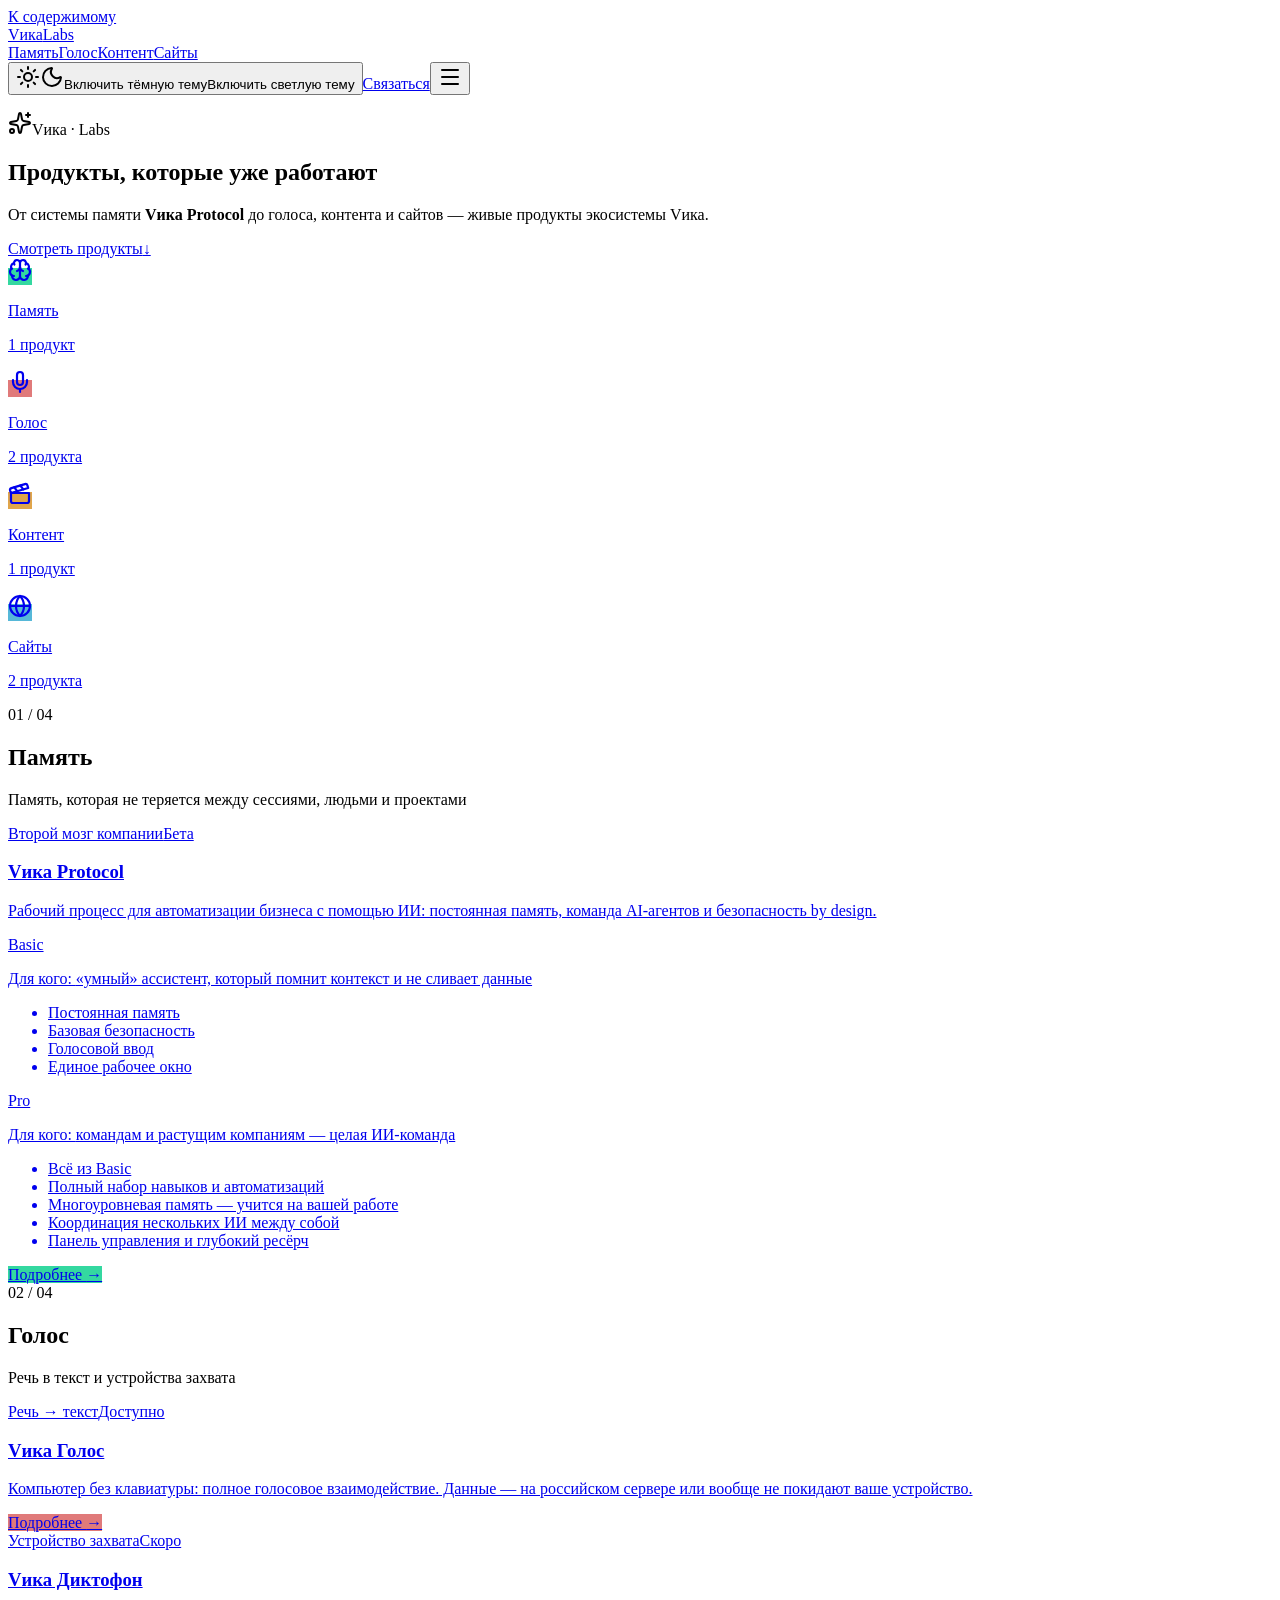
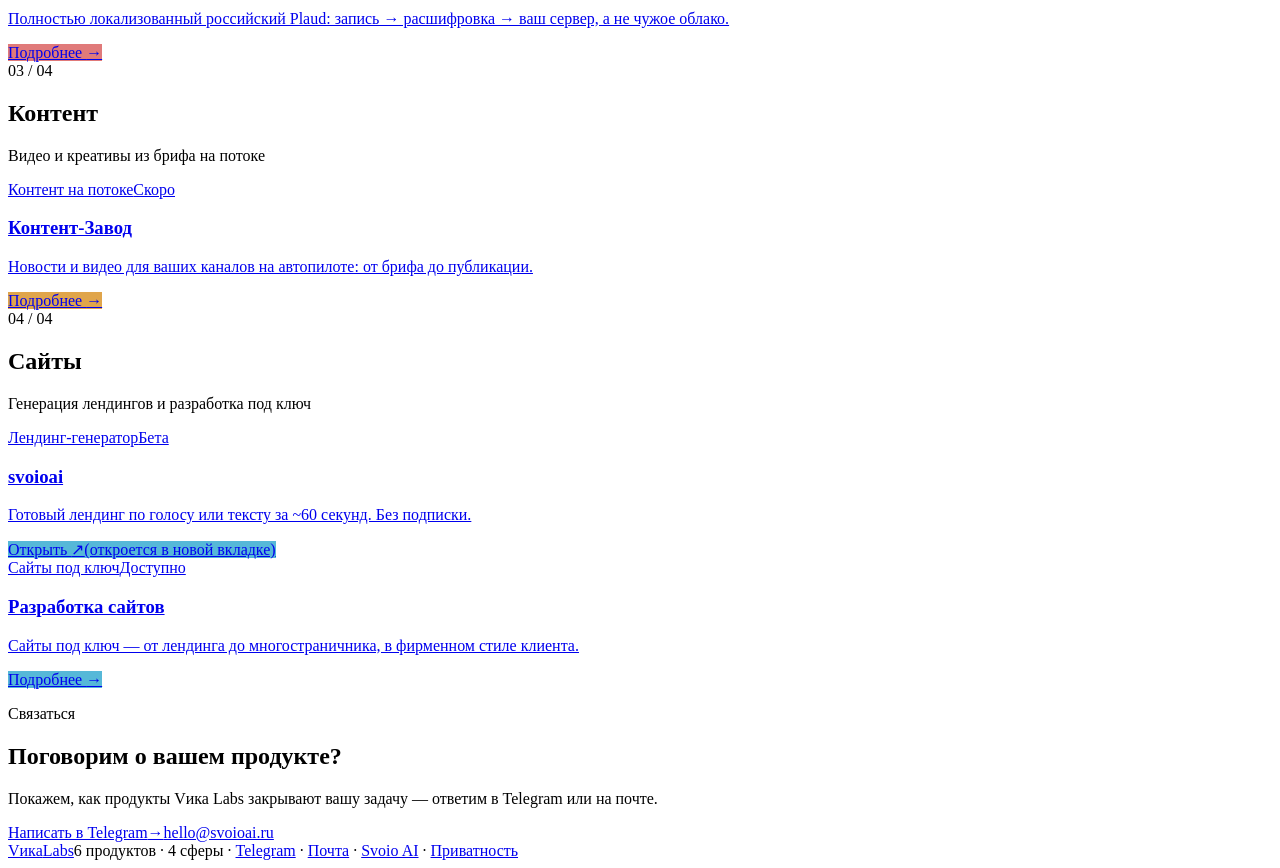
==== commit 9d3dc07d: "preview: акценты Vика Голос (без клавиатуры + сервер РФ/локально) и Диктофон (данные не за границу)" ====
--- a/index.html
+++ b/index.html
@@ -1 +1 @@
-<!DOCTYPE html><!--bweiNDGHNk_hE4cHJY3Y5--><html lang="ru"><head><meta charSet="utf-8"/><meta name="viewport" content="width=device-width, initial-scale=1"/><link rel="stylesheet" href="/svoio-labs-preview/_next/static/css/6e77013818205416.css" data-precedence="next"/><link rel="preload" as="script" fetchPriority="low" href="/svoio-labs-preview/_next/static/chunks/webpack-43493f7ee787bfeb.js"/><script src="/svoio-labs-preview/_next/static/chunks/4bd1b696-c023c6e3521b1417.js" async=""></script><script src="/svoio-labs-preview/_next/static/chunks/255-1a60684a351b09e8.js" async=""></script><script src="/svoio-labs-preview/_next/static/chunks/main-app-28911d94b68dcb3b.js" async=""></script><script src="/svoio-labs-preview/_next/static/chunks/app/layout-3452ab8b7e08d75d.js" async=""></script><script src="/svoio-labs-preview/_next/static/chunks/143-d7a1c77d7579bd96.js" async=""></script><script src="/svoio-labs-preview/_next/static/chunks/app/page-c04c6b1b2ef2f269.js" async=""></script><title>Vика Labs — витрина продуктов</title><meta name="description" content="Svoio AI — продукты и AI-инструменты: память (Vика Protocol), голос, контент, разработка сайтов."/><meta name="application-name" content="Vика Labs"/><link rel="canonical" href="https://labs.svoioai.ru/"/><meta property="og:title" content="Vика Labs — витрина продуктов"/><meta property="og:description" content="Svoio AI — продукты и AI-инструменты: память, голос, контент, сайты."/><meta property="og:url" content="https://labs.svoioai.ru/"/><meta property="og:site_name" content="Vика Labs"/><meta property="og:locale" content="ru_RU"/><meta property="og:image" content="https://labs.svoioai.ru/og-default.png"/><meta property="og:type" content="website"/><meta name="twitter:card" content="summary_large_image"/><meta name="twitter:title" content="Vика Labs — витрина продуктов"/><meta name="twitter:description" content="Svoio AI — продукты и AI-инструменты: память, голос, контент, сайты."/><meta name="twitter:image" content="https://labs.svoioai.ru/og-default.png"/><script src="/svoio-labs-preview/_next/static/chunks/polyfills-42372ed130431b0a.js" noModule=""></script></head><body><div hidden=""><!--$--><!--/$--></div><script type="application/ld+json">{"@context":"https://schema.org","@type":"Organization","name":"Svoio AI","url":"https://svoioai.ru","description":"Российская компания AI-продуктов: память, голос, контент, сайты.","sameAs":["https://svoioai.ru","https://t.me/svoioai"]}</script><script>((a,b,c,d,e,f,g,h)=>{let i=document.documentElement,j=["light","dark"];function k(b){var c;(Array.isArray(a)?a:[a]).forEach(a=>{let c="class"===a,d=c&&f?e.map(a=>f[a]||a):e;c?(i.classList.remove(...d),i.classList.add(f&&f[b]?f[b]:b)):i.setAttribute(a,b)}),c=b,h&&j.includes(c)&&(i.style.colorScheme=c)}if(d)k(d);else try{let a=localStorage.getItem(b)||c,d=g&&"system"===a?window.matchMedia("(prefers-color-scheme: dark)").matches?"dark":"light":a;k(d)}catch(a){}})("class","theme","light",null,["light","dark"],null,true,true)</script><a href="#main" class="border-border bg-main text-main-foreground rounded-base font-heading sr-only border-2 px-4 py-2 focus:not-sr-only focus:fixed focus:top-3 focus:left-3 focus:z-[100]">К содержимому</a><header class="border-border bg-secondary-background sticky top-0 z-50 border-b-4"><div class="mx-auto flex max-w-[1200px] items-center justify-between gap-4 px-5 py-3.5"><a class="shrink-0" aria-label="Vика Labs" href="/svoio-labs-preview/"><span class="font-display inline-flex items-center gap-2 text-xl font-bold tracking-tight">Vика<span class="border-border bg-main text-main-foreground rounded-base border-2 px-1.5 py-0.5 font-mono text-[0.62rem] font-semibold tracking-[0.18em] uppercase">Labs</span></span></a><nav class="hidden items-center gap-6 md:flex" aria-label="Сферы"><a class="font-heading underline-offset-4 hover:underline hover:decoration-4" href="/svoio-labs-preview/#memory">Память</a><a class="font-heading underline-offset-4 hover:underline hover:decoration-4" href="/svoio-labs-preview/#voice">Голос</a><a class="font-heading underline-offset-4 hover:underline hover:decoration-4" href="/svoio-labs-preview/#content">Контент</a><a class="font-heading underline-offset-4 hover:underline hover:decoration-4" href="/svoio-labs-preview/#web">Сайты</a></nav><div class="flex items-center gap-3"><button type="button" class="border-border bg-secondary-background rounded-base grid size-11 shrink-0 place-items-center border-2"><svg xmlns="http://www.w3.org/2000/svg" width="24" height="24" viewBox="0 0 24 24" fill="none" stroke="currentColor" stroke-width="2" stroke-linecap="round" stroke-linejoin="round" class="lucide lucide-sun stroke-foreground hidden size-6 dark:inline" aria-hidden="true"><circle cx="12" cy="12" r="4"></circle><path d="M12 2v2"></path><path d="M12 20v2"></path><path d="m4.93 4.93 1.41 1.41"></path><path d="m17.66 17.66 1.41 1.41"></path><path d="M2 12h2"></path><path d="M20 12h2"></path><path d="m6.34 17.66-1.41 1.41"></path><path d="m19.07 4.93-1.41 1.41"></path></svg><svg xmlns="http://www.w3.org/2000/svg" width="24" height="24" viewBox="0 0 24 24" fill="none" stroke="currentColor" stroke-width="2" stroke-linecap="round" stroke-linejoin="round" class="lucide lucide-moon stroke-foreground inline size-6 dark:hidden" aria-hidden="true"><path d="M20.985 12.486a9 9 0 1 1-9.473-9.472c.405-.022.617.46.402.803a6 6 0 0 0 8.268 8.268c.344-.215.825-.004.803.401"></path></svg><span class="sr-only dark:hidden">Включить тёмную тему</span><span class="sr-only hidden dark:inline">Включить светлую тему</span></button><a class="border-border rounded-base shadow-shadow font-heading hover:translate-x-boxShadowX hover:translate-y-boxShadowY inline-flex items-center gap-2 border-2 transition-all hover:shadow-none bg-main text-main-foreground max-md:hidden px-4 py-2" href="https://t.me/svoioai" target="_blank" rel="noreferrer noopener">Связаться</a><button type="button" class="border-border bg-secondary-background rounded-base grid size-11 place-items-center border-2 md:hidden" aria-label="Меню" aria-expanded="false" aria-controls="mobile-menu"><svg xmlns="http://www.w3.org/2000/svg" width="24" height="24" viewBox="0 0 24 24" fill="none" stroke="currentColor" stroke-width="2" stroke-linecap="round" stroke-linejoin="round" class="lucide lucide-menu size-6" aria-hidden="true"><path d="M4 5h16"></path><path d="M4 12h16"></path><path d="M4 19h16"></path></svg></button></div></div><div id="mobile-menu" class="border-border bg-background border-t-2 px-5 py-4 md:hidden" hidden=""><nav class="flex flex-col gap-3" aria-label="Мобильная навигация"><a class="border-border rounded-base shadow-shadow font-heading hover:translate-x-boxShadowX hover:translate-y-boxShadowY inline-flex items-center gap-2 border-2 transition-all hover:shadow-none bg-secondary-background px-4 py-3" href="/svoio-labs-preview/#memory">Память</a><a class="border-border rounded-base shadow-shadow font-heading hover:translate-x-boxShadowX hover:translate-y-boxShadowY inline-flex items-center gap-2 border-2 transition-all hover:shadow-none bg-secondary-background px-4 py-3" href="/svoio-labs-preview/#voice">Голос</a><a class="border-border rounded-base shadow-shadow font-heading hover:translate-x-boxShadowX hover:translate-y-boxShadowY inline-flex items-center gap-2 border-2 transition-all hover:shadow-none bg-secondary-background px-4 py-3" href="/svoio-labs-preview/#content">Контент</a><a class="border-border rounded-base shadow-shadow font-heading hover:translate-x-boxShadowX hover:translate-y-boxShadowY inline-flex items-center gap-2 border-2 transition-all hover:shadow-none bg-secondary-background px-4 py-3" href="/svoio-labs-preview/#web">Сайты</a></nav><a class="border-border rounded-base shadow-shadow font-heading hover:translate-x-boxShadowX hover:translate-y-boxShadowY inline-flex items-center gap-2 border-2 transition-all hover:shadow-none bg-main text-main-foreground mt-4 w-full justify-center px-4 py-3" href="https://t.me/svoioai" target="_blank" rel="noreferrer noopener">Связаться</a></div></header><main id="main" class="mx-auto max-w-[1200px] px-5"><section class="grid items-center gap-10 py-14 md:grid-cols-[1.15fr_1fr] md:py-20" aria-label="Витрина продуктов Vика Labs"><div><p class="border-border bg-secondary-background rounded-base inline-flex items-center gap-2 border-2 px-3 py-1 font-mono text-xs font-semibold tracking-[0.18em] uppercase"><svg xmlns="http://www.w3.org/2000/svg" width="24" height="24" viewBox="0 0 24 24" fill="none" stroke="currentColor" stroke-width="2" stroke-linecap="round" stroke-linejoin="round" class="lucide lucide-sparkles size-3.5" aria-hidden="true"><path d="M11.017 2.814a1 1 0 0 1 1.966 0l1.051 5.558a2 2 0 0 0 1.594 1.594l5.558 1.051a1 1 0 0 1 0 1.966l-5.558 1.051a2 2 0 0 0-1.594 1.594l-1.051 5.558a1 1 0 0 1-1.966 0l-1.051-5.558a2 2 0 0 0-1.594-1.594l-5.558-1.051a1 1 0 0 1 0-1.966l5.558-1.051a2 2 0 0 0 1.594-1.594z"></path><path d="M20 2v4"></path><path d="M22 4h-4"></path><circle cx="4" cy="20" r="2"></circle></svg>Vика · Labs</p><h1 class="font-display mt-6 text-4xl leading-[1.06] font-bold tracking-tight sm:text-5xl xl:text-6xl">Продукты, которые<!-- --> <span class="border-border bg-main text-main-foreground rounded-base shadow-shadow mt-2 inline-block -rotate-1 border-2 px-3 py-0.5">уже работают</span></h1><p class="mt-6 max-w-[46ch] text-base sm:text-lg">От системы памяти <strong>Vика Protocol</strong> до голоса, контента и сайтов — живые продукты экосистемы Vика.</p><div class="mt-8 flex flex-wrap gap-4"><a class="border-border rounded-base shadow-shadow font-heading hover:translate-x-boxShadowX hover:translate-y-boxShadowY inline-flex items-center gap-2 border-2 transition-all hover:shadow-none bg-main text-main-foreground px-6 py-3" href="#memory">Смотреть продукты<span aria-hidden="true">↓</span></a></div></div><nav class="grid grid-cols-2 gap-5" aria-label="Сферы продуктов"><a href="#memory" class="border-border rounded-base shadow-shadow hover:translate-x-boxShadowX hover:translate-y-boxShadowY border-2 p-5 text-black transition-all hover:shadow-none" style="background:#34d8a0"><svg xmlns="http://www.w3.org/2000/svg" width="24" height="24" viewBox="0 0 24 24" fill="none" stroke="currentColor" stroke-width="2.2" stroke-linecap="round" stroke-linejoin="round" class="lucide lucide-brain size-8 sm:size-9" aria-hidden="true"><path d="M12 18V5"></path><path d="M15 13a4.17 4.17 0 0 1-3-4 4.17 4.17 0 0 1-3 4"></path><path d="M17.598 6.5A3 3 0 1 0 12 5a3 3 0 1 0-5.598 1.5"></path><path d="M17.997 5.125a4 4 0 0 1 2.526 5.77"></path><path d="M18 18a4 4 0 0 0 2-7.464"></path><path d="M19.967 17.483A4 4 0 1 1 12 18a4 4 0 1 1-7.967-.517"></path><path d="M6 18a4 4 0 0 1-2-7.464"></path><path d="M6.003 5.125a4 4 0 0 0-2.526 5.77"></path></svg><p class="font-heading mt-3 text-lg sm:text-xl">Память</p><p class="mt-0.5 font-mono text-xs">1<!-- --> <!-- -->продукт</p></a><a href="#voice" class="border-border rounded-base shadow-shadow hover:translate-x-boxShadowX hover:translate-y-boxShadowY border-2 p-5 text-black transition-all hover:shadow-none" style="background:#e07a7a"><svg xmlns="http://www.w3.org/2000/svg" width="24" height="24" viewBox="0 0 24 24" fill="none" stroke="currentColor" stroke-width="2.2" stroke-linecap="round" stroke-linejoin="round" class="lucide lucide-mic size-8 sm:size-9" aria-hidden="true"><path d="M12 19v3"></path><path d="M19 10v2a7 7 0 0 1-14 0v-2"></path><rect x="9" y="2" width="6" height="13" rx="3"></rect></svg><p class="font-heading mt-3 text-lg sm:text-xl">Голос</p><p class="mt-0.5 font-mono text-xs">2<!-- --> <!-- -->продукта</p></a><a href="#content" class="border-border rounded-base shadow-shadow hover:translate-x-boxShadowX hover:translate-y-boxShadowY border-2 p-5 text-black transition-all hover:shadow-none" style="background:#e0a54b"><svg xmlns="http://www.w3.org/2000/svg" width="24" height="24" viewBox="0 0 24 24" fill="none" stroke="currentColor" stroke-width="2.2" stroke-linecap="round" stroke-linejoin="round" class="lucide lucide-clapperboard size-8 sm:size-9" aria-hidden="true"><path d="m12.296 3.464 3.02 3.956"></path><path d="M20.2 6 3 11l-.9-2.4c-.3-1.1.3-2.2 1.3-2.5l13.5-4c1.1-.3 2.2.3 2.5 1.3z"></path><path d="M3 11h18v8a2 2 0 0 1-2 2H5a2 2 0 0 1-2-2z"></path><path d="m6.18 5.276 3.1 3.899"></path></svg><p class="font-heading mt-3 text-lg sm:text-xl">Контент</p><p class="mt-0.5 font-mono text-xs">1<!-- --> <!-- -->продукт</p></a><a href="#web" class="border-border rounded-base shadow-shadow hover:translate-x-boxShadowX hover:translate-y-boxShadowY border-2 p-5 text-black transition-all hover:shadow-none" style="background:#56b8d8"><svg xmlns="http://www.w3.org/2000/svg" width="24" height="24" viewBox="0 0 24 24" fill="none" stroke="currentColor" stroke-width="2.2" stroke-linecap="round" stroke-linejoin="round" class="lucide lucide-globe size-8 sm:size-9" aria-hidden="true"><circle cx="12" cy="12" r="10"></circle><path d="M12 2a14.5 14.5 0 0 0 0 20 14.5 14.5 0 0 0 0-20"></path><path d="M2 12h20"></path></svg><p class="font-heading mt-3 text-lg sm:text-xl">Сайты</p><p class="mt-0.5 font-mono text-xs">2<!-- --> <!-- -->продукта</p></a></nav></section><section class="sphere scroll-mt-24 py-10 md:py-14" id="memory"><div class="mb-8 flex flex-wrap items-baseline gap-x-5 gap-y-2"><span class="sphere-eyebrow border-border bg-secondary-background rounded-base border-2 px-2.5 py-1 font-mono text-xs font-semibold">01<span class="opacity-50"> / </span>04</span><h2 class="font-display text-3xl font-bold sm:text-4xl">Память</h2><p class="w-full text-base sm:w-auto sm:text-lg">Память, которая не теряется между сессиями, людьми и проектами</p></div><div class="grid gap-7 "><a class="pcard border-border rounded-base shadow-shadow hover:translate-x-boxShadowX hover:translate-y-boxShadowY group flex flex-col border-2 text-black transition-all hover:shadow-none pcard-featured p-7 sm:col-span-2 sm:p-9" style="background:#34d8a0" href="/products/vika-protocol/"><div class="flex items-start justify-between gap-3"><span class="font-mono text-xs font-semibold tracking-[0.14em] uppercase">Второй мозг компании</span><span class="pcard-pill pcard-pill-beta rounded-base inline-flex shrink-0 items-center gap-1.5 border-2 border-black bg-white px-2.5 py-0.5 text-xs font-semibold text-black"><span aria-hidden="true" class="size-2 rounded-full" style="background:#b45309"></span>Бета</span></div><h3 class="pcard-title font-display mt-4 font-bold text-3xl sm:text-4xl">Vика Protocol</h3><p class="pcard-tag mt-2 max-w-[52ch] text-base sm:text-lg">Рабочий процесс для автоматизации бизнеса с помощью ИИ: постоянная память, команда AI-агентов и безопасность by design.</p><div class="pcard-tiers mt-6 grid gap-4 sm:grid-cols-2"><div class="rounded-base border-2 border-black bg-white p-4 text-black sm:p-5"><p class="font-display text-lg font-bold">Basic</p><p class="mt-1 text-sm">Для кого: <!-- -->«умный» ассистент, который помнит контекст и не сливает данные</p><ul class="mt-3 list-none space-y-1.5 text-sm"><li class="flex gap-2"><span aria-hidden="true" class="mt-[7px] size-1.5 shrink-0 bg-black"></span>Постоянная память</li><li class="flex gap-2"><span aria-hidden="true" class="mt-[7px] size-1.5 shrink-0 bg-black"></span>Базовая безопасность</li><li class="flex gap-2"><span aria-hidden="true" class="mt-[7px] size-1.5 shrink-0 bg-black"></span>Голосовой ввод</li><li class="flex gap-2"><span aria-hidden="true" class="mt-[7px] size-1.5 shrink-0 bg-black"></span>Единое рабочее окно</li></ul></div><div class="rounded-base border-2 border-black bg-white p-4 text-black sm:p-5"><p class="font-display text-lg font-bold">Pro</p><p class="mt-1 text-sm">Для кого: <!-- -->командам и растущим компаниям — целая ИИ-команда</p><ul class="mt-3 list-none space-y-1.5 text-sm"><li class="flex gap-2"><span aria-hidden="true" class="mt-[7px] size-1.5 shrink-0 bg-black"></span>Всё из Basic</li><li class="flex gap-2"><span aria-hidden="true" class="mt-[7px] size-1.5 shrink-0 bg-black"></span>Полный набор навыков и автоматизаций</li><li class="flex gap-2"><span aria-hidden="true" class="mt-[7px] size-1.5 shrink-0 bg-black"></span>Многоуровневая память — учится на вашей работе</li><li class="flex gap-2"><span aria-hidden="true" class="mt-[7px] size-1.5 shrink-0 bg-black"></span>Координация нескольких ИИ между собой</li><li class="flex gap-2"><span aria-hidden="true" class="mt-[7px] size-1.5 shrink-0 bg-black"></span>Панель управления и глубокий ресёрч</li></ul></div></div><span class="font-heading mt-auto pt-5 underline-offset-4 group-hover:underline group-hover:decoration-4">Подробнее <span aria-hidden="true">→</span></span></a></div></section><section class="sphere scroll-mt-24 py-10 md:py-14" id="voice"><div class="mb-8 flex flex-wrap items-baseline gap-x-5 gap-y-2"><span class="sphere-eyebrow border-border bg-secondary-background rounded-base border-2 px-2.5 py-1 font-mono text-xs font-semibold">02<span class="opacity-50"> / </span>04</span><h2 class="font-display text-3xl font-bold sm:text-4xl">Голос</h2><p class="w-full text-base sm:w-auto sm:text-lg">Речь в текст и устройства захвата</p></div><div class="grid gap-7 sm:grid-cols-2"><a class="pcard border-border rounded-base shadow-shadow hover:translate-x-boxShadowX hover:translate-y-boxShadowY group flex flex-col border-2 text-black transition-all hover:shadow-none p-6" style="background:#e07a7a" href="/products/vika-voice/"><div class="flex items-start justify-between gap-3"><span class="font-mono text-xs font-semibold tracking-[0.14em] uppercase">Речь → текст</span><span class="pcard-pill pcard-pill-live rounded-base inline-flex shrink-0 items-center gap-1.5 border-2 border-black bg-white px-2.5 py-0.5 text-xs font-semibold text-black"><span aria-hidden="true" class="size-2 rounded-full" style="background:#15803d"></span>Доступно</span></div><h3 class="pcard-title font-display mt-4 font-bold text-2xl">Vика Голос</h3><p class="pcard-tag mt-2 text-sm sm:text-base">Голос в текст за секунды — локально и приватно, на вашем железе.</p><span class="font-heading mt-auto pt-5 underline-offset-4 group-hover:underline group-hover:decoration-4">Подробнее <span aria-hidden="true">→</span></span></a><a class="pcard border-border rounded-base shadow-shadow hover:translate-x-boxShadowX hover:translate-y-boxShadowY group flex flex-col border-2 text-black transition-all hover:shadow-none p-6" style="background:#e07a7a" href="/products/vika-plaud/"><div class="flex items-start justify-between gap-3"><span class="font-mono text-xs font-semibold tracking-[0.14em] uppercase">Устройство захвата</span><span class="pcard-pill pcard-pill-soon rounded-base inline-flex shrink-0 items-center gap-1.5 border-2 border-black bg-white px-2.5 py-0.5 text-xs font-semibold text-black"><span aria-hidden="true" class="size-2 rounded-full" style="background:#57534e"></span>Скоро</span></div><h3 class="pcard-title font-display mt-4 font-bold text-2xl">Vика Диктофон</h3><p class="pcard-tag mt-2 text-sm sm:text-base">Полностью локализованный российский Plaud: запись → расшифровка → ваш сервер, а не чужое облако.</p><span class="font-heading mt-auto pt-5 underline-offset-4 group-hover:underline group-hover:decoration-4">Подробнее <span aria-hidden="true">→</span></span></a></div></section><section class="sphere scroll-mt-24 py-10 md:py-14" id="content"><div class="mb-8 flex flex-wrap items-baseline gap-x-5 gap-y-2"><span class="sphere-eyebrow border-border bg-secondary-background rounded-base border-2 px-2.5 py-1 font-mono text-xs font-semibold">03<span class="opacity-50"> / </span>04</span><h2 class="font-display text-3xl font-bold sm:text-4xl">Контент</h2><p class="w-full text-base sm:w-auto sm:text-lg">Видео и креативы из брифа на потоке</p></div><div class="grid gap-7 "><a class="pcard border-border rounded-base shadow-shadow hover:translate-x-boxShadowX hover:translate-y-boxShadowY group flex flex-col border-2 text-black transition-all hover:shadow-none p-6" style="background:#e0a54b" href="/products/content-factory/"><div class="flex items-start justify-between gap-3"><span class="font-mono text-xs font-semibold tracking-[0.14em] uppercase">Контент на потоке</span><span class="pcard-pill pcard-pill-soon rounded-base inline-flex shrink-0 items-center gap-1.5 border-2 border-black bg-white px-2.5 py-0.5 text-xs font-semibold text-black"><span aria-hidden="true" class="size-2 rounded-full" style="background:#57534e"></span>Скоро</span></div><h3 class="pcard-title font-display mt-4 font-bold text-2xl">Контент-Завод</h3><p class="pcard-tag mt-2 text-sm sm:text-base">Новости и видео для ваших каналов на автопилоте: от брифа до публикации.</p><span class="font-heading mt-auto pt-5 underline-offset-4 group-hover:underline group-hover:decoration-4">Подробнее <span aria-hidden="true">→</span></span></a></div></section><section class="sphere scroll-mt-24 py-10 md:py-14" id="web"><div class="mb-8 flex flex-wrap items-baseline gap-x-5 gap-y-2"><span class="sphere-eyebrow border-border bg-secondary-background rounded-base border-2 px-2.5 py-1 font-mono text-xs font-semibold">04<span class="opacity-50"> / </span>04</span><h2 class="font-display text-3xl font-bold sm:text-4xl">Сайты</h2><p class="w-full text-base sm:w-auto sm:text-lg">Генерация лендингов и разработка под ключ</p></div><div class="grid gap-7 sm:grid-cols-2"><a class="pcard border-border rounded-base shadow-shadow hover:translate-x-boxShadowX hover:translate-y-boxShadowY group flex flex-col border-2 text-black transition-all hover:shadow-none p-6" style="background:#56b8d8" href="https://svoioai.ru/" target="_blank" rel="noreferrer noopener"><div class="flex items-start justify-between gap-3"><span class="font-mono text-xs font-semibold tracking-[0.14em] uppercase">Лендинг-генератор</span><span class="pcard-pill pcard-pill-beta rounded-base inline-flex shrink-0 items-center gap-1.5 border-2 border-black bg-white px-2.5 py-0.5 text-xs font-semibold text-black"><span aria-hidden="true" class="size-2 rounded-full" style="background:#b45309"></span>Бета</span></div><h3 class="pcard-title font-display mt-4 font-bold text-2xl">svoioai</h3><p class="pcard-tag mt-2 text-sm sm:text-base">Готовый лендинг по голосу или тексту за ~60 секунд. Без подписки.</p><span class="font-heading mt-auto pt-5 underline-offset-4 group-hover:underline group-hover:decoration-4">Открыть <span aria-hidden="true">↗</span><span class="sr-only">(откроется в новой вкладке)</span></span></a><a class="pcard border-border rounded-base shadow-shadow hover:translate-x-boxShadowX hover:translate-y-boxShadowY group flex flex-col border-2 text-black transition-all hover:shadow-none p-6" style="background:#56b8d8" href="/products/web-development/"><div class="flex items-start justify-between gap-3"><span class="font-mono text-xs font-semibold tracking-[0.14em] uppercase">Сайты под ключ</span><span class="pcard-pill pcard-pill-live rounded-base inline-flex shrink-0 items-center gap-1.5 border-2 border-black bg-white px-2.5 py-0.5 text-xs font-semibold text-black"><span aria-hidden="true" class="size-2 rounded-full" style="background:#15803d"></span>Доступно</span></div><h3 class="pcard-title font-display mt-4 font-bold text-2xl">Разработка сайтов</h3><p class="pcard-tag mt-2 text-sm sm:text-base">Сайты под ключ — от лендинга до многостраничника, в фирменном стиле клиента.</p><span class="font-heading mt-auto pt-5 underline-offset-4 group-hover:underline group-hover:decoration-4">Подробнее <span aria-hidden="true">→</span></span></a></div></section><section class="my-16 md:my-24" aria-label="Связаться"><div class="border-border bg-main text-main-foreground rounded-base shadow-shadow border-2 px-6 py-12 text-center md:px-12 md:py-16"><p class="font-mono text-xs font-semibold tracking-[0.22em] uppercase">Связаться</p><h2 class="font-display mt-4 text-3xl font-bold sm:text-4xl md:text-5xl">Поговорим о вашем продукте?</h2><p class="mx-auto mt-5 max-w-[46ch] text-base sm:text-lg">Покажем, как продукты Vика Labs закрывают вашу задачу — ответим в Telegram или на почте.</p><div class="mt-8 flex flex-wrap items-center justify-center gap-4"><a class="rounded-base font-heading hover:translate-x-boxShadowX hover:translate-y-boxShadowY inline-flex items-center gap-2 border-2 border-black bg-black px-6 py-3 text-white transition-all [box-shadow:4px_-4px_0_0_#fff] hover:[box-shadow:none]" href="https://t.me/svoioai" target="_blank" rel="noreferrer noopener">Написать в Telegram<span aria-hidden="true">→</span></a><a class="rounded-base font-heading shadow-shadow hover:translate-x-boxShadowX hover:translate-y-boxShadowY inline-flex items-center border-2 border-black bg-white px-6 py-3 font-mono text-sm text-black transition-all hover:shadow-none" href="mailto:hello@svoioai.ru">hello@svoioai.ru</a></div></div></section></main><footer class="border-border bg-secondary-background border-t-4"><div class="mx-auto flex max-w-[1200px] flex-wrap items-center justify-between gap-x-8 gap-y-4 px-5 py-8"><a href="/svoio-labs-preview/"><span class="font-display inline-flex items-center gap-2 text-xl font-bold tracking-tight">Vика<span class="border-border bg-main text-main-foreground rounded-base border-2 px-1.5 py-0.5 font-mono text-[0.62rem] font-semibold tracking-[0.18em] uppercase">Labs</span></span></a><span class="text-sm">6<!-- --> <!-- -->продуктов<!-- --> ·<!-- --> <!-- -->4<!-- --> <!-- -->сферы<!-- --> · <a class="font-heading underline underline-offset-4" href="https://t.me/svoioai" target="_blank" rel="noreferrer noopener">Telegram</a> · <a class="font-heading underline underline-offset-4" href="mailto:hello@svoioai.ru">Почта</a> · <a class="font-heading underline underline-offset-4" href="https://svoioai.ru" target="_blank" rel="noreferrer noopener">Svoio AI</a> · <a class="font-heading underline underline-offset-4" href="/svoio-labs-preview/privacy/">Приватность</a></span></div></footer><!--$--><!--/$--><script src="/svoio-labs-preview/_next/static/chunks/webpack-43493f7ee787bfeb.js" id="_R_" async=""></script><script>(self.__next_f=self.__next_f||[]).push([0])</script><script>self.__next_f.push([1,"1:\"$Sreact.fragment\"\n2:I[3479,[\"177\",\"static/chunks/app/layout-3452ab8b7e08d75d.js\"],\"ThemeProvider\"]\n3:I[9766,[],\"\"]\n4:I[8924,[],\"\"]\n5:I[6667,[\"143\",\"static/chunks/143-d7a1c77d7579bd96.js\",\"974\",\"static/chunks/app/page-c04c6b1b2ef2f269.js\"],\"SiteHeader\"]\n6:I[2619,[\"143\",\"static/chunks/143-d7a1c77d7579bd96.js\",\"974\",\"static/chunks/app/page-c04c6b1b2ef2f269.js\"],\"\"]\n14:I[7150,[],\"\"]\n:HL[\"/svoio-labs-preview/_next/static/css/6e77013818205416.css\",\"style\"]\n"])</script><script>self.__next_f.push([1,"0:{\"P\":null,\"b\":\"bweiNDGHNk_hE4cHJY3Y5\",\"p\":\"/svoio-labs-preview\",\"c\":[\"\",\"\"],\"i\":false,\"f\":[[[\"\",{\"children\":[\"__PAGE__\",{}]},\"$undefined\",\"$undefined\",true],[\"\",[\"$\",\"$1\",\"c\",{\"children\":[[[\"$\",\"link\",\"0\",{\"rel\":\"stylesheet\",\"href\":\"/svoio-labs-preview/_next/static/css/6e77013818205416.css\",\"precedence\":\"next\",\"crossOrigin\":\"$undefined\",\"nonce\":\"$undefined\"}]],[\"$\",\"html\",null,{\"lang\":\"ru\",\"suppressHydrationWarning\":true,\"children\":[\"$\",\"body\",null,{\"children\":[[\"$\",\"script\",null,{\"type\":\"application/ld+json\",\"dangerouslySetInnerHTML\":{\"__html\":\"{\\\"@context\\\":\\\"https://schema.org\\\",\\\"@type\\\":\\\"Organization\\\",\\\"name\\\":\\\"Svoio AI\\\",\\\"url\\\":\\\"https://svoioai.ru\\\",\\\"description\\\":\\\"Российская компания AI-продуктов: память, голос, контент, сайты.\\\",\\\"sameAs\\\":[\\\"https://svoioai.ru\\\",\\\"https://t.me/svoioai\\\"]}\"}}],[\"$\",\"$L2\",null,{\"attribute\":\"class\",\"defaultTheme\":\"light\",\"disableTransitionOnChange\":true,\"children\":[[\"$\",\"a\",null,{\"href\":\"#main\",\"className\":\"border-border bg-main text-main-foreground rounded-base font-heading sr-only border-2 px-4 py-2 focus:not-sr-only focus:fixed focus:top-3 focus:left-3 focus:z-[100]\",\"children\":\"К содержимому\"}],[\"$\",\"$L3\",null,{\"parallelRouterKey\":\"children\",\"error\":\"$undefined\",\"errorStyles\":\"$undefined\",\"errorScripts\":\"$undefined\",\"template\":[\"$\",\"$L4\",null,{}],\"templateStyles\":\"$undefined\",\"templateScripts\":\"$undefined\",\"notFound\":[[[\"$\",\"$L5\",null,{\"nav\":[{\"id\":\"memory\",\"label\":\"Память\"},{\"id\":\"voice\",\"label\":\"Голос\"},{\"id\":\"content\",\"label\":\"Контент\"},{\"id\":\"web\",\"label\":\"Сайты\"}]}],[\"$\",\"main\",null,{\"id\":\"main\",\"className\":\"mx-auto max-w-[860px] px-5 py-20 text-center\",\"children\":[[\"$\",\"p\",null,{\"className\":\"border-border bg-main text-main-foreground rounded-base shadow-shadow font-display inline-block -rotate-2 border-2 px-4 py-1 text-5xl font-bold sm:text-6xl\",\"children\":\"404\"}],[\"$\",\"h1\",null,{\"className\":\"font-display mt-8 text-2xl font-bold sm:text-3xl\",\"children\":\"Такой страницы нет\"}],[\"$\",\"p\",null,{\"className\":\"mx-auto mt-4 max-w-[42ch]\",\"children\":\"Возможно, ссылка устарела или страница переехала. Все продукты — на главной.\"}],[\"$\",\"p\",null,{\"className\":\"mt-8\",\"children\":[\"$\",\"$L6\",null,{\"href\":\"/\",\"className\":\"border-border rounded-base shadow-shadow font-heading hover:translate-x-boxShadowX hover:translate-y-boxShadowY inline-flex items-center gap-2 border-2 transition-all hover:shadow-none bg-secondary-background px-5 py-2.5\",\"children\":\"← Все продукты\"}]}]]}],[\"$\",\"footer\",null,{\"className\":\"border-border bg-secondary-background border-t-4\",\"children\":[\"$\",\"div\",null,{\"className\":\"mx-auto flex max-w-[1200px] flex-wrap items-center justify-between gap-x-8 gap-y-4 px-5 py-8\",\"children\":[[\"$\",\"$L6\",null,{\"href\":\"/\",\"children\":[\"$\",\"span\",null,{\"className\":\"font-display inline-flex items-center gap-2 text-xl font-bold tracking-tight\",\"children\":[\"Vика\",[\"$\",\"span\",null,{\"className\":\"border-border bg-main text-main-foreground rounded-base border-2 px-1.5 py-0.5 font-mono text-[0.62rem] font-semibold tracking-[0.18em] uppercase\",\"children\":\"Labs\"}]]}]}],[\"$\",\"span\",null,{\"className\":\"text-sm\",\"children\":[6,\" \",\"продуктов\",\" ·\",\" \",4,\" \",\"сферы\",\" · \",[\"$\",\"a\",null,{\"className\":\"font-heading underline underline-offset-4\",\"href\":\"https://t.me/svoioai\",\"target\":\"_blank\",\"rel\":\"noreferrer noopener\",\"children\":\"Telegram\"}],\" · \",[\"$\",\"a\",null,{\"className\":\"font-heading underline underline-offset-4\",\"href\":\"mailto:hello@svoioai.ru\",\"children\":\"Почта\"}],\" · \",[\"$\",\"a\",null,{\"className\":\"font-heading underline underline-offset-4\",\"href\":\"https://svoioai.ru\",\"target\":\"_blank\",\"rel\":\"noreferrer noopener\",\"children\":\"Svoio AI\"}],\" · \",[\"$\",\"$L6\",null,{\"className\":\"font-heading underline underline-offset-4\",\"href\":\"/privacy/\",\"children\":\"Приватность\"}]]}]]}]}]],[]],\"forbidden\":\"$undefined\",\"unauthorized\":\"$undefined\"}]]}]]}]}]]}],{\"children\":[\"__PAGE__\",[\"$\",\"$1\",\"c\",{\"children\":[[[\"$\",\"$L5\",null,{\"nav\":[{\"id\":\"memory\",\"label\":\"Память\"},{\"id\":\"voice\",\"label\":\"Голос\"},{\"id\":\"content\",\"label\":\"Контент\"},{\"id\":\"web\",\"label\":\"Сайты\"}]}],[\"$\",\"main\",null,{\"id\":\"main\",\"className\":\"mx-auto max-w-[1200px] px-5\",\"children\":[[\"$\",\"section\",null,{\"className\":\"grid items-center gap-10 py-14 md:grid-cols-[1.15fr_1fr] md:py-20\",\"aria-label\":\"Витрина продуктов Vика Labs\",\"children\":[[\"$\",\"div\",null,{\"children\":[[\"$\",\"p\",null,{\"className\":\"border-border bg-secondary-background rounded-base inline-flex items-center gap-2 border-2 px-3 py-1 font-mono text-xs font-semibold tracking-[0.18em] uppercase\",\"children\":[\"$L7\",\"Vика · Labs\"]}],\"$L8\",\"$L9\",\"$La\"]}],\"$Lb\"]}],[\"$Lc\",\"$Ld\",\"$Le\",\"$Lf\"],\"$L10\"]}],\"$L11\"],null,\"$L12\"]}],{},null,false]},null,false],\"$L13\",false]],\"m\":\"$undefined\",\"G\":[\"$14\",[]],\"s\":false,\"S\":true}\n"])</script><script>self.__next_f.push([1,"15:I[45,[\"143\",\"static/chunks/143-d7a1c77d7579bd96.js\",\"974\",\"static/chunks/app/page-c04c6b1b2ef2f269.js\"],\"default\"]\n19:I[4431,[],\"OutletBoundary\"]\n1b:I[5278,[],\"AsyncMetadataOutlet\"]\n1d:I[4431,[],\"ViewportBoundary\"]\n1f:I[4431,[],\"MetadataBoundary\"]\n20:\"$Sreact.suspense\"\n7:[\"$\",\"$L15\",null,{\"ref\":\"$undefined\",\"iconNode\":[[\"path\",{\"d\":\"M11.017 2.814a1 1 0 0 1 1.966 0l1.051 5.558a2 2 0 0 0 1.594 1.594l5.558 1.051a1 1 0 0 1 0 1.966l-5.558 1.051a2 2 0 0 0-1.594 1.594l-1.051 5.558a1 1 0 0 1-1.966 0l-1.051-5.558a2 2 0 0 0-1.594-1.594l-5.558-1.051a1 1 0 0 1 0-1.966l5.558-1.051a2 2 0 0 0 1.594-1.594z\",\"key\":\"1s2grr\"}],[\"path\",{\"d\":\"M20 2v4\",\"key\":\"1rf3ol\"}],[\"path\",{\"d\":\"M22 4h-4\",\"key\":\"gwowj6\"}],[\"circle\",{\"cx\":\"4\",\"cy\":\"20\",\"r\":\"2\",\"key\":\"6kqj1y\"}]],\"className\":\"lucide-sparkles size-3.5\",\"aria-hidden\":true}]\n8:[\"$\",\"h1\",null,{\"className\":\"font-display mt-6 text-4xl leading-[1.06] font-bold tracking-tight sm:text-5xl xl:text-6xl\",\"children\":[\"Продукты, которые\",\" \",[\"$\",\"span\",null,{\"className\":\"border-border bg-main text-main-foreground rounded-base shadow-shadow mt-2 inline-block -rotate-1 border-2 px-3 py-0.5\",\"children\":\"уже работают\"}]]}]\n9:[\"$\",\"p\",null,{\"className\":\"mt-6 max-w-[46ch] text-base sm:text-lg\",\"children\":[\"От системы памяти \",[\"$\",\"strong\",null,{\"children\":\"Vика Protocol\"}],\" до голоса, контента и сайтов — живые продукты экосистемы Vика.\"]}]\na:[\"$\",\"div\",null,{\"className\":\"mt-8 flex flex-wrap gap-4\",\"children\":[\"$\",\"a\",null,{\"className\":\"border-border rounded-base shadow-shadow font-heading hover:translate-x-boxShadowX hover:translate-y-boxShadowY inline-flex items-center gap-2 border-2 transition-all hover:shadow-none bg-main text-main-foreground px-6 py-3\",\"href\":\"#memory\",\"children\":[\"Смотреть продукты\",[\"$\",\"span\",null,{\"aria-hidden\":true,\"children\":\"↓\"}]]}]}]\n"])</script><script>self.__next_f.push([1,"b:[\"$\",\"nav\",null,{\"className\":\"grid grid-cols-2 gap-5\",\"aria-label\":\"Сферы продуктов\",\"children\":[[\"$\",\"a\",\"memory\",{\"href\":\"#memory\",\"className\":\"border-border rounded-base shadow-shadow hover:translate-x-boxShadowX hover:translate-y-boxShadowY border-2 p-5 text-black transition-all hover:shadow-none\",\"style\":{\"background\":\"#34d8a0\"},\"children\":[[\"$\",\"$L15\",null,{\"ref\":\"$undefined\",\"iconNode\":[[\"path\",{\"d\":\"M12 18V5\",\"key\":\"adv99a\"}],[\"path\",{\"d\":\"M15 13a4.17 4.17 0 0 1-3-4 4.17 4.17 0 0 1-3 4\",\"key\":\"1e3is1\"}],[\"path\",{\"d\":\"M17.598 6.5A3 3 0 1 0 12 5a3 3 0 1 0-5.598 1.5\",\"key\":\"1gqd8o\"}],[\"path\",{\"d\":\"M17.997 5.125a4 4 0 0 1 2.526 5.77\",\"key\":\"iwvgf7\"}],[\"path\",{\"d\":\"M18 18a4 4 0 0 0 2-7.464\",\"key\":\"efp6ie\"}],[\"path\",{\"d\":\"M19.967 17.483A4 4 0 1 1 12 18a4 4 0 1 1-7.967-.517\",\"key\":\"1gq6am\"}],[\"path\",{\"d\":\"M6 18a4 4 0 0 1-2-7.464\",\"key\":\"k1g0md\"}],[\"path\",{\"d\":\"M6.003 5.125a4 4 0 0 0-2.526 5.77\",\"key\":\"q97ue3\"}]],\"className\":\"lucide-brain size-8 sm:size-9\",\"aria-hidden\":true,\"strokeWidth\":2.2}],[\"$\",\"p\",null,{\"className\":\"font-heading mt-3 text-lg sm:text-xl\",\"children\":\"Память\"}],[\"$\",\"p\",null,{\"className\":\"mt-0.5 font-mono text-xs\",\"children\":[1,\" \",\"продукт\"]}]]}],[\"$\",\"a\",\"voice\",{\"href\":\"#voice\",\"className\":\"border-border rounded-base shadow-shadow hover:translate-x-boxShadowX hover:translate-y-boxShadowY border-2 p-5 text-black transition-all hover:shadow-none\",\"style\":{\"background\":\"#e07a7a\"},\"children\":[[\"$\",\"$L15\",null,{\"ref\":\"$undefined\",\"iconNode\":[[\"path\",{\"d\":\"M12 19v3\",\"key\":\"npa21l\"}],[\"path\",{\"d\":\"M19 10v2a7 7 0 0 1-14 0v-2\",\"key\":\"1vc78b\"}],[\"rect\",{\"x\":\"9\",\"y\":\"2\",\"width\":\"6\",\"height\":\"13\",\"rx\":\"3\",\"key\":\"s6n7sd\"}]],\"className\":\"lucide-mic size-8 sm:size-9\",\"aria-hidden\":true,\"strokeWidth\":2.2}],[\"$\",\"p\",null,{\"className\":\"font-heading mt-3 text-lg sm:text-xl\",\"children\":\"Голос\"}],[\"$\",\"p\",null,{\"className\":\"mt-0.5 font-mono text-xs\",\"children\":[2,\" \",\"продукта\"]}]]}],[\"$\",\"a\",\"content\",{\"href\":\"#content\",\"className\":\"border-border rounded-base shadow-shadow hover:translate-x-boxShadowX hover:translate-y-boxShadowY border-2 p-5 text-black transition-all hover:shadow-none\",\"style\":{\"background\":\"#e0a54b\"},\"children\":[[\"$\",\"$L15\",null,{\"ref\":\"$undefined\",\"iconNode\":[[\"path\",{\"d\":\"m12.296 3.464 3.02 3.956\",\"key\":\"qash78\"}],[\"path\",{\"d\":\"M20.2 6 3 11l-.9-2.4c-.3-1.1.3-2.2 1.3-2.5l13.5-4c1.1-.3 2.2.3 2.5 1.3z\",\"key\":\"1h7j8b\"}],[\"path\",{\"d\":\"M3 11h18v8a2 2 0 0 1-2 2H5a2 2 0 0 1-2-2z\",\"key\":\"4lm6w1\"}],[\"path\",{\"d\":\"m6.18 5.276 3.1 3.899\",\"key\":\"zjj9t3\"}]],\"className\":\"lucide-clapperboard size-8 sm:size-9\",\"aria-hidden\":true,\"strokeWidth\":2.2}],[\"$\",\"p\",null,{\"className\":\"font-heading mt-3 text-lg sm:text-xl\",\"children\":\"Контент\"}],[\"$\",\"p\",null,{\"className\":\"mt-0.5 font-mono text-xs\",\"children\":[1,\" \",\"продукт\"]}]]}],[\"$\",\"a\",\"web\",{\"href\":\"#web\",\"className\":\"border-border rounded-base shadow-shadow hover:translate-x-boxShadowX hover:translate-y-boxShadowY border-2 p-5 text-black transition-all hover:shadow-none\",\"style\":{\"background\":\"#56b8d8\"},\"children\":[[\"$\",\"$L15\",null,{\"ref\":\"$undefined\",\"iconNode\":[[\"circle\",{\"cx\":\"12\",\"cy\":\"12\",\"r\":\"10\",\"key\":\"1mglay\"}],[\"path\",{\"d\":\"M12 2a14.5 14.5 0 0 0 0 20 14.5 14.5 0 0 0 0-20\",\"key\":\"13o1zl\"}],[\"path\",{\"d\":\"M2 12h20\",\"key\":\"9i4pu4\"}]],\"className\":\"lucide-globe size-8 sm:size-9\",\"aria-hidden\":true,\"strokeWidth\":2.2}],[\"$\",\"p\",null,{\"className\":\"font-heading mt-3 text-lg sm:text-xl\",\"children\":\"Сайты\"}],[\"$\",\"p\",null,{\"className\":\"mt-0.5 font-mono text-xs\",\"children\":[2,\" \",\"продукта\"]}]]}]]}]\n"])</script><script>self.__next_f.push([1,"c:[\"$\",\"section\",\"memory\",{\"className\":\"sphere scroll-mt-24 py-10 md:py-14\",\"id\":\"memory\",\"children\":[[\"$\",\"div\",null,{\"className\":\"mb-8 flex flex-wrap items-baseline gap-x-5 gap-y-2\",\"children\":[[\"$\",\"span\",null,{\"className\":\"sphere-eyebrow border-border bg-secondary-background rounded-base border-2 px-2.5 py-1 font-mono text-xs font-semibold\",\"children\":[\"01\",[\"$\",\"span\",null,{\"className\":\"opacity-50\",\"children\":\" / \"}],\"04\"]}],[\"$\",\"h2\",null,{\"className\":\"font-display text-3xl font-bold sm:text-4xl\",\"children\":\"Память\"}],[\"$\",\"p\",null,{\"className\":\"w-full text-base sm:w-auto sm:text-lg\",\"children\":\"Память, которая не теряется между сессиями, людьми и проектами\"}]]}],[\"$\",\"div\",null,{\"className\":\"grid gap-7 \",\"children\":[[\"$\",\"a\",\"vika-protocol\",{\"className\":\"pcard border-border rounded-base shadow-shadow hover:translate-x-boxShadowX hover:translate-y-boxShadowY group flex flex-col border-2 text-black transition-all hover:shadow-none pcard-featured p-7 sm:col-span-2 sm:p-9\",\"style\":{\"background\":\"#34d8a0\"},\"href\":\"/products/vika-protocol/\",\"children\":[[\"$\",\"div\",null,{\"className\":\"flex items-start justify-between gap-3\",\"children\":[[\"$\",\"span\",null,{\"className\":\"font-mono text-xs font-semibold tracking-[0.14em] uppercase\",\"children\":\"Второй мозг компании\"}],[\"$\",\"span\",null,{\"className\":\"pcard-pill pcard-pill-beta rounded-base inline-flex shrink-0 items-center gap-1.5 border-2 border-black bg-white px-2.5 py-0.5 text-xs font-semibold text-black\",\"children\":[[\"$\",\"span\",null,{\"aria-hidden\":true,\"className\":\"size-2 rounded-full\",\"style\":{\"background\":\"#b45309\"}}],\"Бета\"]}]]}],[\"$\",\"h3\",null,{\"className\":\"pcard-title font-display mt-4 font-bold text-3xl sm:text-4xl\",\"children\":\"Vика Protocol\"}],[\"$\",\"p\",null,{\"className\":\"pcard-tag mt-2 max-w-[52ch] text-base sm:text-lg\",\"children\":\"Рабочий процесс для автоматизации бизнеса с помощью ИИ: постоянная память, команда AI-агентов и безопасность by design.\"}],[\"$\",\"div\",null,{\"className\":\"pcard-tiers mt-6 grid gap-4 sm:grid-cols-2\",\"children\":[[\"$\",\"div\",\"Basic\",{\"className\":\"rounded-base border-2 border-black bg-white p-4 text-black sm:p-5\",\"children\":[[\"$\",\"p\",null,{\"className\":\"font-display text-lg font-bold\",\"children\":\"Basic\"}],[\"$\",\"p\",null,{\"className\":\"mt-1 text-sm\",\"children\":[\"Для кого: \",\"«умный» ассистент, который помнит контекст и не сливает данные\"]}],[\"$\",\"ul\",null,{\"className\":\"mt-3 list-none space-y-1.5 text-sm\",\"children\":[[\"$\",\"li\",\"Постоянная память\",{\"className\":\"flex gap-2\",\"children\":[[\"$\",\"span\",null,{\"aria-hidden\":true,\"className\":\"mt-[7px] size-1.5 shrink-0 bg-black\"}],\"Постоянная память\"]}],[\"$\",\"li\",\"Базовая безопасность\",{\"className\":\"flex gap-2\",\"children\":[[\"$\",\"span\",null,{\"aria-hidden\":true,\"className\":\"mt-[7px] size-1.5 shrink-0 bg-black\"}],\"Базовая безопасность\"]}],[\"$\",\"li\",\"Голосовой ввод\",{\"className\":\"flex gap-2\",\"children\":[[\"$\",\"span\",null,{\"aria-hidden\":true,\"className\":\"mt-[7px] size-1.5 shrink-0 bg-black\"}],\"Голосовой ввод\"]}],[\"$\",\"li\",\"Единое рабочее окно\",{\"className\":\"flex gap-2\",\"children\":[[\"$\",\"span\",null,{\"aria-hidden\":true,\"className\":\"mt-[7px] size-1.5 shrink-0 bg-black\"}],\"Единое рабочее окно\"]}]]}]]}],[\"$\",\"div\",\"Pro\",{\"className\":\"rounded-base border-2 border-black bg-white p-4 text-black sm:p-5\",\"children\":[[\"$\",\"p\",null,{\"className\":\"font-display text-lg font-bold\",\"children\":\"Pro\"}],[\"$\",\"p\",null,{\"className\":\"mt-1 text-sm\",\"children\":[\"Для кого: \",\"командам и растущим компаниям — целая ИИ-команда\"]}],[\"$\",\"ul\",null,{\"className\":\"mt-3 list-none space-y-1.5 text-sm\",\"children\":[[\"$\",\"li\",\"Всё из Basic\",{\"className\":\"flex gap-2\",\"children\":[[\"$\",\"span\",null,{\"aria-hidden\":true,\"className\":\"mt-[7px] size-1.5 shrink-0 bg-black\"}],\"Всё из Basic\"]}],[\"$\",\"li\",\"Полный набор навыков и автоматизаций\",{\"className\":\"flex gap-2\",\"children\":[[\"$\",\"span\",null,{\"aria-hidden\":true,\"className\":\"mt-[7px] size-1.5 shrink-0 bg-black\"}],\"Полный набор навыков и автоматизаций\"]}],[\"$\",\"li\",\"Многоуровневая память — учится на вашей работе\",{\"className\":\"flex gap-2\",\"children\":[[\"$\",\"span\",null,{\"aria-hidden\":true,\"className\":\"mt-[7px] size-1.5 shrink-0 bg-black\"}],\"Многоуровневая память — учится на вашей работе\"]}],\"$L16\",\"$L17\"]}]]}]]}],\"$L18\"]}]]}]]}]\n"])</script><script>self.__next_f.push([1,"d:[\"$\",\"section\",\"voice\",{\"className\":\"sphere scroll-mt-24 py-10 md:py-14\",\"id\":\"voice\",\"children\":[[\"$\",\"div\",null,{\"className\":\"mb-8 flex flex-wrap items-baseline gap-x-5 gap-y-2\",\"children\":[[\"$\",\"span\",null,{\"className\":\"sphere-eyebrow border-border bg-secondary-background rounded-base border-2 px-2.5 py-1 font-mono text-xs font-semibold\",\"children\":[\"02\",[\"$\",\"span\",null,{\"className\":\"opacity-50\",\"children\":\" / \"}],\"04\"]}],[\"$\",\"h2\",null,{\"className\":\"font-display text-3xl font-bold sm:text-4xl\",\"children\":\"Голос\"}],[\"$\",\"p\",null,{\"className\":\"w-full text-base sm:w-auto sm:text-lg\",\"children\":\"Речь в текст и устройства захвата\"}]]}],[\"$\",\"div\",null,{\"className\":\"grid gap-7 sm:grid-cols-2\",\"children\":[[\"$\",\"a\",\"vika-voice\",{\"className\":\"pcard border-border rounded-base shadow-shadow hover:translate-x-boxShadowX hover:translate-y-boxShadowY group flex flex-col border-2 text-black transition-all hover:shadow-none p-6\",\"style\":{\"background\":\"#e07a7a\"},\"href\":\"/products/vika-voice/\",\"children\":[[\"$\",\"div\",null,{\"className\":\"flex items-start justify-between gap-3\",\"children\":[[\"$\",\"span\",null,{\"className\":\"font-mono text-xs font-semibold tracking-[0.14em] uppercase\",\"children\":\"Речь → текст\"}],[\"$\",\"span\",null,{\"className\":\"pcard-pill pcard-pill-live rounded-base inline-flex shrink-0 items-center gap-1.5 border-2 border-black bg-white px-2.5 py-0.5 text-xs font-semibold text-black\",\"children\":[[\"$\",\"span\",null,{\"aria-hidden\":true,\"className\":\"size-2 rounded-full\",\"style\":{\"background\":\"#15803d\"}}],\"Доступно\"]}]]}],[\"$\",\"h3\",null,{\"className\":\"pcard-title font-display mt-4 font-bold text-2xl\",\"children\":\"Vика Голос\"}],[\"$\",\"p\",null,{\"className\":\"pcard-tag mt-2 text-sm sm:text-base\",\"children\":\"Голос в текст за секунды — локально и приватно, на вашем железе.\"}],null,[\"$\",\"span\",null,{\"className\":\"font-heading mt-auto pt-5 underline-offset-4 group-hover:underline group-hover:decoration-4\",\"children\":[\"Подробнее \",[\"$\",\"span\",null,{\"aria-hidden\":true,\"children\":\"→\"}]]}]]}],[\"$\",\"a\",\"vika-plaud\",{\"className\":\"pcard border-border rounded-base shadow-shadow hover:translate-x-boxShadowX hover:translate-y-boxShadowY group flex flex-col border-2 text-black transition-all hover:shadow-none p-6\",\"style\":{\"background\":\"#e07a7a\"},\"href\":\"/products/vika-plaud/\",\"children\":[[\"$\",\"div\",null,{\"className\":\"flex items-start justify-between gap-3\",\"children\":[[\"$\",\"span\",null,{\"className\":\"font-mono text-xs font-semibold tracking-[0.14em] uppercase\",\"children\":\"Устройство захвата\"}],[\"$\",\"span\",null,{\"className\":\"pcard-pill pcard-pill-soon rounded-base inline-flex shrink-0 items-center gap-1.5 border-2 border-black bg-white px-2.5 py-0.5 text-xs font-semibold text-black\",\"children\":[[\"$\",\"span\",null,{\"aria-hidden\":true,\"className\":\"size-2 rounded-full\",\"style\":{\"background\":\"#57534e\"}}],\"Скоро\"]}]]}],[\"$\",\"h3\",null,{\"className\":\"pcard-title font-display mt-4 font-bold text-2xl\",\"children\":\"Vика Диктофон\"}],[\"$\",\"p\",null,{\"className\":\"pcard-tag mt-2 text-sm sm:text-base\",\"children\":\"Полностью локализованный российский Plaud: запись → расшифровка → ваш сервер, а не чужое облако.\"}],null,[\"$\",\"span\",null,{\"className\":\"font-heading mt-auto pt-5 underline-offset-4 group-hover:underline group-hover:decoration-4\",\"children\":[\"Подробнее \",[\"$\",\"span\",null,{\"aria-hidden\":true,\"children\":\"→\"}]]}]]}]]}]]}]\n"])</script><script>self.__next_f.push([1,"e:[\"$\",\"section\",\"content\",{\"className\":\"sphere scroll-mt-24 py-10 md:py-14\",\"id\":\"content\",\"children\":[[\"$\",\"div\",null,{\"className\":\"mb-8 flex flex-wrap items-baseline gap-x-5 gap-y-2\",\"children\":[[\"$\",\"span\",null,{\"className\":\"sphere-eyebrow border-border bg-secondary-background rounded-base border-2 px-2.5 py-1 font-mono text-xs font-semibold\",\"children\":[\"03\",[\"$\",\"span\",null,{\"className\":\"opacity-50\",\"children\":\" / \"}],\"04\"]}],[\"$\",\"h2\",null,{\"className\":\"font-display text-3xl font-bold sm:text-4xl\",\"children\":\"Контент\"}],[\"$\",\"p\",null,{\"className\":\"w-full text-base sm:w-auto sm:text-lg\",\"children\":\"Видео и креативы из брифа на потоке\"}]]}],[\"$\",\"div\",null,{\"className\":\"grid gap-7 \",\"children\":[[\"$\",\"a\",\"content-factory\",{\"className\":\"pcard border-border rounded-base shadow-shadow hover:translate-x-boxShadowX hover:translate-y-boxShadowY group flex flex-col border-2 text-black transition-all hover:shadow-none p-6\",\"style\":{\"background\":\"#e0a54b\"},\"href\":\"/products/content-factory/\",\"children\":[[\"$\",\"div\",null,{\"className\":\"flex items-start justify-between gap-3\",\"children\":[[\"$\",\"span\",null,{\"className\":\"font-mono text-xs font-semibold tracking-[0.14em] uppercase\",\"children\":\"Контент на потоке\"}],[\"$\",\"span\",null,{\"className\":\"pcard-pill pcard-pill-soon rounded-base inline-flex shrink-0 items-center gap-1.5 border-2 border-black bg-white px-2.5 py-0.5 text-xs font-semibold text-black\",\"children\":[[\"$\",\"span\",null,{\"aria-hidden\":true,\"className\":\"size-2 rounded-full\",\"style\":{\"background\":\"#57534e\"}}],\"Скоро\"]}]]}],[\"$\",\"h3\",null,{\"className\":\"pcard-title font-display mt-4 font-bold text-2xl\",\"children\":\"Контент-Завод\"}],[\"$\",\"p\",null,{\"className\":\"pcard-tag mt-2 text-sm sm:text-base\",\"children\":\"Новости и видео для ваших каналов на автопилоте: от брифа до публикации.\"}],null,[\"$\",\"span\",null,{\"className\":\"font-heading mt-auto pt-5 underline-offset-4 group-hover:underline group-hover:decoration-4\",\"children\":[\"Подробнее \",[\"$\",\"span\",null,{\"aria-hidden\":true,\"children\":\"→\"}]]}]]}]]}]]}]\n"])</script><script>self.__next_f.push([1,"f:[\"$\",\"section\",\"web\",{\"className\":\"sphere scroll-mt-24 py-10 md:py-14\",\"id\":\"web\",\"children\":[[\"$\",\"div\",null,{\"className\":\"mb-8 flex flex-wrap items-baseline gap-x-5 gap-y-2\",\"children\":[[\"$\",\"span\",null,{\"className\":\"sphere-eyebrow border-border bg-secondary-background rounded-base border-2 px-2.5 py-1 font-mono text-xs font-semibold\",\"children\":[\"04\",[\"$\",\"span\",null,{\"className\":\"opacity-50\",\"children\":\" / \"}],\"04\"]}],[\"$\",\"h2\",null,{\"className\":\"font-display text-3xl font-bold sm:text-4xl\",\"children\":\"Сайты\"}],[\"$\",\"p\",null,{\"className\":\"w-full text-base sm:w-auto sm:text-lg\",\"children\":\"Генерация лендингов и разработка под ключ\"}]]}],[\"$\",\"div\",null,{\"className\":\"grid gap-7 sm:grid-cols-2\",\"children\":[[\"$\",\"a\",\"svoioai\",{\"className\":\"pcard border-border rounded-base shadow-shadow hover:translate-x-boxShadowX hover:translate-y-boxShadowY group flex flex-col border-2 text-black transition-all hover:shadow-none p-6\",\"style\":{\"background\":\"#56b8d8\"},\"href\":\"https://svoioai.ru/\",\"target\":\"_blank\",\"rel\":\"noreferrer noopener\",\"children\":[[\"$\",\"div\",null,{\"className\":\"flex items-start justify-between gap-3\",\"children\":[[\"$\",\"span\",null,{\"className\":\"font-mono text-xs font-semibold tracking-[0.14em] uppercase\",\"children\":\"Лендинг-генератор\"}],[\"$\",\"span\",null,{\"className\":\"pcard-pill pcard-pill-beta rounded-base inline-flex shrink-0 items-center gap-1.5 border-2 border-black bg-white px-2.5 py-0.5 text-xs font-semibold text-black\",\"children\":[[\"$\",\"span\",null,{\"aria-hidden\":true,\"className\":\"size-2 rounded-full\",\"style\":{\"background\":\"#b45309\"}}],\"Бета\"]}]]}],[\"$\",\"h3\",null,{\"className\":\"pcard-title font-display mt-4 font-bold text-2xl\",\"children\":\"svoioai\"}],[\"$\",\"p\",null,{\"className\":\"pcard-tag mt-2 text-sm sm:text-base\",\"children\":\"Готовый лендинг по голосу или тексту за ~60 секунд. Без подписки.\"}],null,[\"$\",\"span\",null,{\"className\":\"font-heading mt-auto pt-5 underline-offset-4 group-hover:underline group-hover:decoration-4\",\"children\":[\"Открыть \",[\"$\",\"span\",null,{\"aria-hidden\":true,\"children\":\"↗\"}],[\"$\",\"span\",null,{\"className\":\"sr-only\",\"children\":\"(откроется в новой вкладке)\"}]]}]]}],[\"$\",\"a\",\"web-development\",{\"className\":\"pcard border-border rounded-base shadow-shadow hover:translate-x-boxShadowX hover:translate-y-boxShadowY group flex flex-col border-2 text-black transition-all hover:shadow-none p-6\",\"style\":{\"background\":\"#56b8d8\"},\"href\":\"/products/web-development/\",\"children\":[[\"$\",\"div\",null,{\"className\":\"flex items-start justify-between gap-3\",\"children\":[[\"$\",\"span\",null,{\"className\":\"font-mono text-xs font-semibold tracking-[0.14em] uppercase\",\"children\":\"Сайты под ключ\"}],[\"$\",\"span\",null,{\"className\":\"pcard-pill pcard-pill-live rounded-base inline-flex shrink-0 items-center gap-1.5 border-2 border-black bg-white px-2.5 py-0.5 text-xs font-semibold text-black\",\"children\":[[\"$\",\"span\",null,{\"aria-hidden\":true,\"className\":\"size-2 rounded-full\",\"style\":{\"background\":\"#15803d\"}}],\"Доступно\"]}]]}],[\"$\",\"h3\",null,{\"className\":\"pcard-title font-display mt-4 font-bold text-2xl\",\"children\":\"Разработка сайтов\"}],[\"$\",\"p\",null,{\"className\":\"pcard-tag mt-2 text-sm sm:text-base\",\"children\":\"Сайты под ключ — от лендинга до многостраничника, в фирменном стиле клиента.\"}],null,[\"$\",\"span\",null,{\"className\":\"font-heading mt-auto pt-5 underline-offset-4 group-hover:underline group-hover:decoration-4\",\"children\":[\"Подробнее \",[\"$\",\"span\",null,{\"aria-hidden\":true,\"children\":\"→\"}]]}]]}]]}]]}]\n"])</script><script>self.__next_f.push([1,"10:[\"$\",\"section\",null,{\"className\":\"my-16 md:my-24\",\"aria-label\":\"Связаться\",\"children\":[\"$\",\"div\",null,{\"className\":\"border-border bg-main text-main-foreground rounded-base shadow-shadow border-2 px-6 py-12 text-center md:px-12 md:py-16\",\"children\":[[\"$\",\"p\",null,{\"className\":\"font-mono text-xs font-semibold tracking-[0.22em] uppercase\",\"children\":\"Связаться\"}],[\"$\",\"h2\",null,{\"className\":\"font-display mt-4 text-3xl font-bold sm:text-4xl md:text-5xl\",\"children\":\"Поговорим о вашем продукте?\"}],[\"$\",\"p\",null,{\"className\":\"mx-auto mt-5 max-w-[46ch] text-base sm:text-lg\",\"children\":\"Покажем, как продукты Vика Labs закрывают вашу задачу — ответим в Telegram или на почте.\"}],[\"$\",\"div\",null,{\"className\":\"mt-8 flex flex-wrap items-center justify-center gap-4\",\"children\":[[\"$\",\"a\",null,{\"className\":\"rounded-base font-heading hover:translate-x-boxShadowX hover:translate-y-boxShadowY inline-flex items-center gap-2 border-2 border-black bg-black px-6 py-3 text-white transition-all [box-shadow:4px_-4px_0_0_#fff] hover:[box-shadow:none]\",\"href\":\"https://t.me/svoioai\",\"target\":\"_blank\",\"rel\":\"noreferrer noopener\",\"children\":[\"Написать в Telegram\",[\"$\",\"span\",null,{\"aria-hidden\":true,\"children\":\"→\"}]]}],[\"$\",\"a\",null,{\"className\":\"rounded-base font-heading shadow-shadow hover:translate-x-boxShadowX hover:translate-y-boxShadowY inline-flex items-center border-2 border-black bg-white px-6 py-3 font-mono text-sm text-black transition-all hover:shadow-none\",\"href\":\"mailto:hello@svoioai.ru\",\"children\":\"hello@svoioai.ru\"}]]}]]}]}]\n"])</script><script>self.__next_f.push([1,"11:[\"$\",\"footer\",null,{\"className\":\"border-border bg-secondary-background border-t-4\",\"children\":[\"$\",\"div\",null,{\"className\":\"mx-auto flex max-w-[1200px] flex-wrap items-center justify-between gap-x-8 gap-y-4 px-5 py-8\",\"children\":[[\"$\",\"$L6\",null,{\"href\":\"/\",\"children\":[\"$\",\"span\",null,{\"className\":\"font-display inline-flex items-center gap-2 text-xl font-bold tracking-tight\",\"children\":[\"Vика\",[\"$\",\"span\",null,{\"className\":\"border-border bg-main text-main-foreground rounded-base border-2 px-1.5 py-0.5 font-mono text-[0.62rem] font-semibold tracking-[0.18em] uppercase\",\"children\":\"Labs\"}]]}]}],[\"$\",\"span\",null,{\"className\":\"text-sm\",\"children\":[6,\" \",\"продуктов\",\" ·\",\" \",4,\" \",\"сферы\",\" · \",[\"$\",\"a\",null,{\"className\":\"font-heading underline underline-offset-4\",\"href\":\"https://t.me/svoioai\",\"target\":\"_blank\",\"rel\":\"noreferrer noopener\",\"children\":\"Telegram\"}],\" · \",[\"$\",\"a\",null,{\"className\":\"font-heading underline underline-offset-4\",\"href\":\"mailto:hello@svoioai.ru\",\"children\":\"Почта\"}],\" · \",[\"$\",\"a\",null,{\"className\":\"font-heading underline underline-offset-4\",\"href\":\"https://svoioai.ru\",\"target\":\"_blank\",\"rel\":\"noreferrer noopener\",\"children\":\"Svoio AI\"}],\" · \",[\"$\",\"$L6\",null,{\"className\":\"font-heading underline underline-offset-4\",\"href\":\"/privacy/\",\"children\":\"Приватность\"}]]}]]}]}]\n"])</script><script>self.__next_f.push([1,"12:[\"$\",\"$L19\",null,{\"children\":[\"$L1a\",[\"$\",\"$L1b\",null,{\"promise\":\"$@1c\"}]]}]\n13:[\"$\",\"$1\",\"h\",{\"children\":[null,[[\"$\",\"$L1d\",null,{\"children\":\"$L1e\"}],null],[\"$\",\"$L1f\",null,{\"children\":[\"$\",\"div\",null,{\"hidden\":true,\"children\":[\"$\",\"$20\",null,{\"fallback\":null,\"children\":\"$L21\"}]}]}]]}]\n"])</script><script>self.__next_f.push([1,"16:[\"$\",\"li\",\"Координация нескольких ИИ между собой\",{\"className\":\"flex gap-2\",\"children\":[[\"$\",\"span\",null,{\"aria-hidden\":true,\"className\":\"mt-[7px] size-1.5 shrink-0 bg-black\"}],\"Координация нескольких ИИ между собой\"]}]\n17:[\"$\",\"li\",\"Панель управления и глубокий ресёрч\",{\"className\":\"flex gap-2\",\"children\":[[\"$\",\"span\",null,{\"aria-hidden\":true,\"className\":\"mt-[7px] size-1.5 shrink-0 bg-black\"}],\"Панель управления и глубокий ресёрч\"]}]\n18:[\"$\",\"span\",null,{\"className\":\"font-heading mt-auto pt-5 underline-offset-4 group-hover:underline group-hover:decoration-4\",\"children\":[\"Подробнее \",[\"$\",\"span\",null,{\"aria-hidden\":true,\"children\":\"→\"}]]}]\n"])</script><script>self.__next_f.push([1,"1e:[[\"$\",\"meta\",\"0\",{\"charSet\":\"utf-8\"}],[\"$\",\"meta\",\"1\",{\"name\":\"viewport\",\"content\":\"width=device-width, initial-scale=1\"}]]\n1a:null\n"])</script><script>self.__next_f.push([1,"1c:{\"metadata\":[[\"$\",\"title\",\"0\",{\"children\":\"Vика Labs — витрина продуктов\"}],[\"$\",\"meta\",\"1\",{\"name\":\"description\",\"content\":\"Svoio AI — продукты и AI-инструменты: память (Vика Protocol), голос, контент, разработка сайтов.\"}],[\"$\",\"meta\",\"2\",{\"name\":\"application-name\",\"content\":\"Vика Labs\"}],[\"$\",\"link\",\"3\",{\"rel\":\"canonical\",\"href\":\"https://labs.svoioai.ru/\"}],[\"$\",\"meta\",\"4\",{\"property\":\"og:title\",\"content\":\"Vика Labs — витрина продуктов\"}],[\"$\",\"meta\",\"5\",{\"property\":\"og:description\",\"content\":\"Svoio AI — продукты и AI-инструменты: память, голос, контент, сайты.\"}],[\"$\",\"meta\",\"6\",{\"property\":\"og:url\",\"content\":\"https://labs.svoioai.ru/\"}],[\"$\",\"meta\",\"7\",{\"property\":\"og:site_name\",\"content\":\"Vика Labs\"}],[\"$\",\"meta\",\"8\",{\"property\":\"og:locale\",\"content\":\"ru_RU\"}],[\"$\",\"meta\",\"9\",{\"property\":\"og:image\",\"content\":\"https://labs.svoioai.ru/og-default.png\"}],[\"$\",\"meta\",\"10\",{\"property\":\"og:type\",\"content\":\"website\"}],[\"$\",\"meta\",\"11\",{\"name\":\"twitter:card\",\"content\":\"summary_large_image\"}],[\"$\",\"meta\",\"12\",{\"name\":\"twitter:title\",\"content\":\"Vика Labs — витрина продуктов\"}],[\"$\",\"meta\",\"13\",{\"name\":\"twitter:description\",\"content\":\"Svoio AI — продукты и AI-инструменты: память, голос, контент, сайты.\"}],[\"$\",\"meta\",\"14\",{\"name\":\"twitter:image\",\"content\":\"https://labs.svoioai.ru/og-default.png\"}]],\"error\":null,\"digest\":\"$undefined\"}\n"])</script><script>self.__next_f.push([1,"21:\"$1c:metadata\"\n"])</script></body></html>+<!DOCTYPE html><!--tyDzMbTPvfXoa66tTIx70--><html lang="ru"><head><meta charSet="utf-8"/><meta name="viewport" content="width=device-width, initial-scale=1"/><link rel="stylesheet" href="/svoio-labs-preview/_next/static/css/6e77013818205416.css" data-precedence="next"/><link rel="preload" as="script" fetchPriority="low" href="/svoio-labs-preview/_next/static/chunks/webpack-43493f7ee787bfeb.js"/><script src="/svoio-labs-preview/_next/static/chunks/4bd1b696-c023c6e3521b1417.js" async=""></script><script src="/svoio-labs-preview/_next/static/chunks/255-1a60684a351b09e8.js" async=""></script><script src="/svoio-labs-preview/_next/static/chunks/main-app-28911d94b68dcb3b.js" async=""></script><script src="/svoio-labs-preview/_next/static/chunks/app/layout-3452ab8b7e08d75d.js" async=""></script><script src="/svoio-labs-preview/_next/static/chunks/143-d7a1c77d7579bd96.js" async=""></script><script src="/svoio-labs-preview/_next/static/chunks/app/page-c04c6b1b2ef2f269.js" async=""></script><title>Vика Labs — витрина продуктов</title><meta name="description" content="Svoio AI — продукты и AI-инструменты: память (Vика Protocol), голос, контент, разработка сайтов."/><meta name="application-name" content="Vика Labs"/><link rel="canonical" href="https://labs.svoioai.ru/"/><meta property="og:title" content="Vика Labs — витрина продуктов"/><meta property="og:description" content="Svoio AI — продукты и AI-инструменты: память, голос, контент, сайты."/><meta property="og:url" content="https://labs.svoioai.ru/"/><meta property="og:site_name" content="Vика Labs"/><meta property="og:locale" content="ru_RU"/><meta property="og:image" content="https://labs.svoioai.ru/og-default.png"/><meta property="og:type" content="website"/><meta name="twitter:card" content="summary_large_image"/><meta name="twitter:title" content="Vика Labs — витрина продуктов"/><meta name="twitter:description" content="Svoio AI — продукты и AI-инструменты: память, голос, контент, сайты."/><meta name="twitter:image" content="https://labs.svoioai.ru/og-default.png"/><script src="/svoio-labs-preview/_next/static/chunks/polyfills-42372ed130431b0a.js" noModule=""></script></head><body><div hidden=""><!--$--><!--/$--></div><script type="application/ld+json">{"@context":"https://schema.org","@type":"Organization","name":"Svoio AI","url":"https://svoioai.ru","description":"Российская компания AI-продуктов: память, голос, контент, сайты.","sameAs":["https://svoioai.ru","https://t.me/svoioai"]}</script><script>((a,b,c,d,e,f,g,h)=>{let i=document.documentElement,j=["light","dark"];function k(b){var c;(Array.isArray(a)?a:[a]).forEach(a=>{let c="class"===a,d=c&&f?e.map(a=>f[a]||a):e;c?(i.classList.remove(...d),i.classList.add(f&&f[b]?f[b]:b)):i.setAttribute(a,b)}),c=b,h&&j.includes(c)&&(i.style.colorScheme=c)}if(d)k(d);else try{let a=localStorage.getItem(b)||c,d=g&&"system"===a?window.matchMedia("(prefers-color-scheme: dark)").matches?"dark":"light":a;k(d)}catch(a){}})("class","theme","light",null,["light","dark"],null,true,true)</script><a href="#main" class="border-border bg-main text-main-foreground rounded-base font-heading sr-only border-2 px-4 py-2 focus:not-sr-only focus:fixed focus:top-3 focus:left-3 focus:z-[100]">К содержимому</a><header class="border-border bg-secondary-background sticky top-0 z-50 border-b-4"><div class="mx-auto flex max-w-[1200px] items-center justify-between gap-4 px-5 py-3.5"><a class="shrink-0" aria-label="Vика Labs" href="/svoio-labs-preview/"><span class="font-display inline-flex items-center gap-2 text-xl font-bold tracking-tight">Vика<span class="border-border bg-main text-main-foreground rounded-base border-2 px-1.5 py-0.5 font-mono text-[0.62rem] font-semibold tracking-[0.18em] uppercase">Labs</span></span></a><nav class="hidden items-center gap-6 md:flex" aria-label="Сферы"><a class="font-heading underline-offset-4 hover:underline hover:decoration-4" href="/svoio-labs-preview/#memory">Память</a><a class="font-heading underline-offset-4 hover:underline hover:decoration-4" href="/svoio-labs-preview/#voice">Голос</a><a class="font-heading underline-offset-4 hover:underline hover:decoration-4" href="/svoio-labs-preview/#content">Контент</a><a class="font-heading underline-offset-4 hover:underline hover:decoration-4" href="/svoio-labs-preview/#web">Сайты</a></nav><div class="flex items-center gap-3"><button type="button" class="border-border bg-secondary-background rounded-base grid size-11 shrink-0 place-items-center border-2"><svg xmlns="http://www.w3.org/2000/svg" width="24" height="24" viewBox="0 0 24 24" fill="none" stroke="currentColor" stroke-width="2" stroke-linecap="round" stroke-linejoin="round" class="lucide lucide-sun stroke-foreground hidden size-6 dark:inline" aria-hidden="true"><circle cx="12" cy="12" r="4"></circle><path d="M12 2v2"></path><path d="M12 20v2"></path><path d="m4.93 4.93 1.41 1.41"></path><path d="m17.66 17.66 1.41 1.41"></path><path d="M2 12h2"></path><path d="M20 12h2"></path><path d="m6.34 17.66-1.41 1.41"></path><path d="m19.07 4.93-1.41 1.41"></path></svg><svg xmlns="http://www.w3.org/2000/svg" width="24" height="24" viewBox="0 0 24 24" fill="none" stroke="currentColor" stroke-width="2" stroke-linecap="round" stroke-linejoin="round" class="lucide lucide-moon stroke-foreground inline size-6 dark:hidden" aria-hidden="true"><path d="M20.985 12.486a9 9 0 1 1-9.473-9.472c.405-.022.617.46.402.803a6 6 0 0 0 8.268 8.268c.344-.215.825-.004.803.401"></path></svg><span class="sr-only dark:hidden">Включить тёмную тему</span><span class="sr-only hidden dark:inline">Включить светлую тему</span></button><a class="border-border rounded-base shadow-shadow font-heading hover:translate-x-boxShadowX hover:translate-y-boxShadowY inline-flex items-center gap-2 border-2 transition-all hover:shadow-none bg-main text-main-foreground max-md:hidden px-4 py-2" href="https://t.me/svoioai" target="_blank" rel="noreferrer noopener">Связаться</a><button type="button" class="border-border bg-secondary-background rounded-base grid size-11 place-items-center border-2 md:hidden" aria-label="Меню" aria-expanded="false" aria-controls="mobile-menu"><svg xmlns="http://www.w3.org/2000/svg" width="24" height="24" viewBox="0 0 24 24" fill="none" stroke="currentColor" stroke-width="2" stroke-linecap="round" stroke-linejoin="round" class="lucide lucide-menu size-6" aria-hidden="true"><path d="M4 5h16"></path><path d="M4 12h16"></path><path d="M4 19h16"></path></svg></button></div></div><div id="mobile-menu" class="border-border bg-background border-t-2 px-5 py-4 md:hidden" hidden=""><nav class="flex flex-col gap-3" aria-label="Мобильная навигация"><a class="border-border rounded-base shadow-shadow font-heading hover:translate-x-boxShadowX hover:translate-y-boxShadowY inline-flex items-center gap-2 border-2 transition-all hover:shadow-none bg-secondary-background px-4 py-3" href="/svoio-labs-preview/#memory">Память</a><a class="border-border rounded-base shadow-shadow font-heading hover:translate-x-boxShadowX hover:translate-y-boxShadowY inline-flex items-center gap-2 border-2 transition-all hover:shadow-none bg-secondary-background px-4 py-3" href="/svoio-labs-preview/#voice">Голос</a><a class="border-border rounded-base shadow-shadow font-heading hover:translate-x-boxShadowX hover:translate-y-boxShadowY inline-flex items-center gap-2 border-2 transition-all hover:shadow-none bg-secondary-background px-4 py-3" href="/svoio-labs-preview/#content">Контент</a><a class="border-border rounded-base shadow-shadow font-heading hover:translate-x-boxShadowX hover:translate-y-boxShadowY inline-flex items-center gap-2 border-2 transition-all hover:shadow-none bg-secondary-background px-4 py-3" href="/svoio-labs-preview/#web">Сайты</a></nav><a class="border-border rounded-base shadow-shadow font-heading hover:translate-x-boxShadowX hover:translate-y-boxShadowY inline-flex items-center gap-2 border-2 transition-all hover:shadow-none bg-main text-main-foreground mt-4 w-full justify-center px-4 py-3" href="https://t.me/svoioai" target="_blank" rel="noreferrer noopener">Связаться</a></div></header><main id="main" class="mx-auto max-w-[1200px] px-5"><section class="grid items-center gap-10 py-14 md:grid-cols-[1.15fr_1fr] md:py-20" aria-label="Витрина продуктов Vика Labs"><div><p class="border-border bg-secondary-background rounded-base inline-flex items-center gap-2 border-2 px-3 py-1 font-mono text-xs font-semibold tracking-[0.18em] uppercase"><svg xmlns="http://www.w3.org/2000/svg" width="24" height="24" viewBox="0 0 24 24" fill="none" stroke="currentColor" stroke-width="2" stroke-linecap="round" stroke-linejoin="round" class="lucide lucide-sparkles size-3.5" aria-hidden="true"><path d="M11.017 2.814a1 1 0 0 1 1.966 0l1.051 5.558a2 2 0 0 0 1.594 1.594l5.558 1.051a1 1 0 0 1 0 1.966l-5.558 1.051a2 2 0 0 0-1.594 1.594l-1.051 5.558a1 1 0 0 1-1.966 0l-1.051-5.558a2 2 0 0 0-1.594-1.594l-5.558-1.051a1 1 0 0 1 0-1.966l5.558-1.051a2 2 0 0 0 1.594-1.594z"></path><path d="M20 2v4"></path><path d="M22 4h-4"></path><circle cx="4" cy="20" r="2"></circle></svg>Vика · Labs</p><h1 class="font-display mt-6 text-4xl leading-[1.06] font-bold tracking-tight sm:text-5xl xl:text-6xl">Продукты, которые<!-- --> <span class="border-border bg-main text-main-foreground rounded-base shadow-shadow mt-2 inline-block -rotate-1 border-2 px-3 py-0.5">уже работают</span></h1><p class="mt-6 max-w-[46ch] text-base sm:text-lg">От системы памяти <strong>Vика Protocol</strong> до голоса, контента и сайтов — живые продукты экосистемы Vика.</p><div class="mt-8 flex flex-wrap gap-4"><a class="border-border rounded-base shadow-shadow font-heading hover:translate-x-boxShadowX hover:translate-y-boxShadowY inline-flex items-center gap-2 border-2 transition-all hover:shadow-none bg-main text-main-foreground px-6 py-3" href="#memory">Смотреть продукты<span aria-hidden="true">↓</span></a></div></div><nav class="grid grid-cols-2 gap-5" aria-label="Сферы продуктов"><a href="#memory" class="border-border rounded-base shadow-shadow hover:translate-x-boxShadowX hover:translate-y-boxShadowY border-2 p-5 text-black transition-all hover:shadow-none" style="background:#34d8a0"><svg xmlns="http://www.w3.org/2000/svg" width="24" height="24" viewBox="0 0 24 24" fill="none" stroke="currentColor" stroke-width="2.2" stroke-linecap="round" stroke-linejoin="round" class="lucide lucide-brain size-8 sm:size-9" aria-hidden="true"><path d="M12 18V5"></path><path d="M15 13a4.17 4.17 0 0 1-3-4 4.17 4.17 0 0 1-3 4"></path><path d="M17.598 6.5A3 3 0 1 0 12 5a3 3 0 1 0-5.598 1.5"></path><path d="M17.997 5.125a4 4 0 0 1 2.526 5.77"></path><path d="M18 18a4 4 0 0 0 2-7.464"></path><path d="M19.967 17.483A4 4 0 1 1 12 18a4 4 0 1 1-7.967-.517"></path><path d="M6 18a4 4 0 0 1-2-7.464"></path><path d="M6.003 5.125a4 4 0 0 0-2.526 5.77"></path></svg><p class="font-heading mt-3 text-lg sm:text-xl">Память</p><p class="mt-0.5 font-mono text-xs">1<!-- --> <!-- -->продукт</p></a><a href="#voice" class="border-border rounded-base shadow-shadow hover:translate-x-boxShadowX hover:translate-y-boxShadowY border-2 p-5 text-black transition-all hover:shadow-none" style="background:#e07a7a"><svg xmlns="http://www.w3.org/2000/svg" width="24" height="24" viewBox="0 0 24 24" fill="none" stroke="currentColor" stroke-width="2.2" stroke-linecap="round" stroke-linejoin="round" class="lucide lucide-mic size-8 sm:size-9" aria-hidden="true"><path d="M12 19v3"></path><path d="M19 10v2a7 7 0 0 1-14 0v-2"></path><rect x="9" y="2" width="6" height="13" rx="3"></rect></svg><p class="font-heading mt-3 text-lg sm:text-xl">Голос</p><p class="mt-0.5 font-mono text-xs">2<!-- --> <!-- -->продукта</p></a><a href="#content" class="border-border rounded-base shadow-shadow hover:translate-x-boxShadowX hover:translate-y-boxShadowY border-2 p-5 text-black transition-all hover:shadow-none" style="background:#e0a54b"><svg xmlns="http://www.w3.org/2000/svg" width="24" height="24" viewBox="0 0 24 24" fill="none" stroke="currentColor" stroke-width="2.2" stroke-linecap="round" stroke-linejoin="round" class="lucide lucide-clapperboard size-8 sm:size-9" aria-hidden="true"><path d="m12.296 3.464 3.02 3.956"></path><path d="M20.2 6 3 11l-.9-2.4c-.3-1.1.3-2.2 1.3-2.5l13.5-4c1.1-.3 2.2.3 2.5 1.3z"></path><path d="M3 11h18v8a2 2 0 0 1-2 2H5a2 2 0 0 1-2-2z"></path><path d="m6.18 5.276 3.1 3.899"></path></svg><p class="font-heading mt-3 text-lg sm:text-xl">Контент</p><p class="mt-0.5 font-mono text-xs">1<!-- --> <!-- -->продукт</p></a><a href="#web" class="border-border rounded-base shadow-shadow hover:translate-x-boxShadowX hover:translate-y-boxShadowY border-2 p-5 text-black transition-all hover:shadow-none" style="background:#56b8d8"><svg xmlns="http://www.w3.org/2000/svg" width="24" height="24" viewBox="0 0 24 24" fill="none" stroke="currentColor" stroke-width="2.2" stroke-linecap="round" stroke-linejoin="round" class="lucide lucide-globe size-8 sm:size-9" aria-hidden="true"><circle cx="12" cy="12" r="10"></circle><path d="M12 2a14.5 14.5 0 0 0 0 20 14.5 14.5 0 0 0 0-20"></path><path d="M2 12h20"></path></svg><p class="font-heading mt-3 text-lg sm:text-xl">Сайты</p><p class="mt-0.5 font-mono text-xs">2<!-- --> <!-- -->продукта</p></a></nav></section><section class="sphere scroll-mt-24 py-10 md:py-14" id="memory"><div class="mb-8 flex flex-wrap items-baseline gap-x-5 gap-y-2"><span class="sphere-eyebrow border-border bg-secondary-background rounded-base border-2 px-2.5 py-1 font-mono text-xs font-semibold">01<span class="opacity-50"> / </span>04</span><h2 class="font-display text-3xl font-bold sm:text-4xl">Память</h2><p class="w-full text-base sm:w-auto sm:text-lg">Память, которая не теряется между сессиями, людьми и проектами</p></div><div class="grid gap-7 "><a class="pcard border-border rounded-base shadow-shadow hover:translate-x-boxShadowX hover:translate-y-boxShadowY group flex flex-col border-2 text-black transition-all hover:shadow-none pcard-featured p-7 sm:col-span-2 sm:p-9" style="background:#34d8a0" href="/products/vika-protocol/"><div class="flex items-start justify-between gap-3"><span class="font-mono text-xs font-semibold tracking-[0.14em] uppercase">Второй мозг компании</span><span class="pcard-pill pcard-pill-beta rounded-base inline-flex shrink-0 items-center gap-1.5 border-2 border-black bg-white px-2.5 py-0.5 text-xs font-semibold text-black"><span aria-hidden="true" class="size-2 rounded-full" style="background:#b45309"></span>Бета</span></div><h3 class="pcard-title font-display mt-4 font-bold text-3xl sm:text-4xl">Vика Protocol</h3><p class="pcard-tag mt-2 max-w-[52ch] text-base sm:text-lg">Рабочий процесс для автоматизации бизнеса с помощью ИИ: постоянная память, команда AI-агентов и безопасность by design.</p><div class="pcard-tiers mt-6 grid gap-4 sm:grid-cols-2"><div class="rounded-base border-2 border-black bg-white p-4 text-black sm:p-5"><p class="font-display text-lg font-bold">Basic</p><p class="mt-1 text-sm">Для кого: <!-- -->«умный» ассистент, который помнит контекст и не сливает данные</p><ul class="mt-3 list-none space-y-1.5 text-sm"><li class="flex gap-2"><span aria-hidden="true" class="mt-[7px] size-1.5 shrink-0 bg-black"></span>Постоянная память</li><li class="flex gap-2"><span aria-hidden="true" class="mt-[7px] size-1.5 shrink-0 bg-black"></span>Базовая безопасность</li><li class="flex gap-2"><span aria-hidden="true" class="mt-[7px] size-1.5 shrink-0 bg-black"></span>Голосовой ввод</li><li class="flex gap-2"><span aria-hidden="true" class="mt-[7px] size-1.5 shrink-0 bg-black"></span>Единое рабочее окно</li></ul></div><div class="rounded-base border-2 border-black bg-white p-4 text-black sm:p-5"><p class="font-display text-lg font-bold">Pro</p><p class="mt-1 text-sm">Для кого: <!-- -->командам и растущим компаниям — целая ИИ-команда</p><ul class="mt-3 list-none space-y-1.5 text-sm"><li class="flex gap-2"><span aria-hidden="true" class="mt-[7px] size-1.5 shrink-0 bg-black"></span>Всё из Basic</li><li class="flex gap-2"><span aria-hidden="true" class="mt-[7px] size-1.5 shrink-0 bg-black"></span>Полный набор навыков и автоматизаций</li><li class="flex gap-2"><span aria-hidden="true" class="mt-[7px] size-1.5 shrink-0 bg-black"></span>Многоуровневая память — учится на вашей работе</li><li class="flex gap-2"><span aria-hidden="true" class="mt-[7px] size-1.5 shrink-0 bg-black"></span>Координация нескольких ИИ между собой</li><li class="flex gap-2"><span aria-hidden="true" class="mt-[7px] size-1.5 shrink-0 bg-black"></span>Панель управления и глубокий ресёрч</li></ul></div></div><span class="font-heading mt-auto pt-5 underline-offset-4 group-hover:underline group-hover:decoration-4">Подробнее <span aria-hidden="true">→</span></span></a></div></section><section class="sphere scroll-mt-24 py-10 md:py-14" id="voice"><div class="mb-8 flex flex-wrap items-baseline gap-x-5 gap-y-2"><span class="sphere-eyebrow border-border bg-secondary-background rounded-base border-2 px-2.5 py-1 font-mono text-xs font-semibold">02<span class="opacity-50"> / </span>04</span><h2 class="font-display text-3xl font-bold sm:text-4xl">Голос</h2><p class="w-full text-base sm:w-auto sm:text-lg">Речь в текст и устройства захвата</p></div><div class="grid gap-7 sm:grid-cols-2"><a class="pcard border-border rounded-base shadow-shadow hover:translate-x-boxShadowX hover:translate-y-boxShadowY group flex flex-col border-2 text-black transition-all hover:shadow-none p-6" style="background:#e07a7a" href="/products/vika-voice/"><div class="flex items-start justify-between gap-3"><span class="font-mono text-xs font-semibold tracking-[0.14em] uppercase">Речь → текст</span><span class="pcard-pill pcard-pill-live rounded-base inline-flex shrink-0 items-center gap-1.5 border-2 border-black bg-white px-2.5 py-0.5 text-xs font-semibold text-black"><span aria-hidden="true" class="size-2 rounded-full" style="background:#15803d"></span>Доступно</span></div><h3 class="pcard-title font-display mt-4 font-bold text-2xl">Vика Голос</h3><p class="pcard-tag mt-2 text-sm sm:text-base">Компьютер без клавиатуры: полное голосовое взаимодействие. Данные — на российском сервере или вообще не покидают ваше устройство.</p><span class="font-heading mt-auto pt-5 underline-offset-4 group-hover:underline group-hover:decoration-4">Подробнее <span aria-hidden="true">→</span></span></a><a class="pcard border-border rounded-base shadow-shadow hover:translate-x-boxShadowX hover:translate-y-boxShadowY group flex flex-col border-2 text-black transition-all hover:shadow-none p-6" style="background:#e07a7a" href="/products/vika-plaud/"><div class="flex items-start justify-between gap-3"><span class="font-mono text-xs font-semibold tracking-[0.14em] uppercase">Устройство захвата</span><span class="pcard-pill pcard-pill-soon rounded-base inline-flex shrink-0 items-center gap-1.5 border-2 border-black bg-white px-2.5 py-0.5 text-xs font-semibold text-black"><span aria-hidden="true" class="size-2 rounded-full" style="background:#57534e"></span>Скоро</span></div><h3 class="pcard-title font-display mt-4 font-bold text-2xl">Vика Диктофон</h3><p class="pcard-tag mt-2 text-sm sm:text-base">Полностью локализованный российский Plaud: запись → расшифровка → ваш сервер, а не чужое облако.</p><span class="font-heading mt-auto pt-5 underline-offset-4 group-hover:underline group-hover:decoration-4">Подробнее <span aria-hidden="true">→</span></span></a></div></section><section class="sphere scroll-mt-24 py-10 md:py-14" id="content"><div class="mb-8 flex flex-wrap items-baseline gap-x-5 gap-y-2"><span class="sphere-eyebrow border-border bg-secondary-background rounded-base border-2 px-2.5 py-1 font-mono text-xs font-semibold">03<span class="opacity-50"> / </span>04</span><h2 class="font-display text-3xl font-bold sm:text-4xl">Контент</h2><p class="w-full text-base sm:w-auto sm:text-lg">Видео и креативы из брифа на потоке</p></div><div class="grid gap-7 "><a class="pcard border-border rounded-base shadow-shadow hover:translate-x-boxShadowX hover:translate-y-boxShadowY group flex flex-col border-2 text-black transition-all hover:shadow-none p-6" style="background:#e0a54b" href="/products/content-factory/"><div class="flex items-start justify-between gap-3"><span class="font-mono text-xs font-semibold tracking-[0.14em] uppercase">Контент на потоке</span><span class="pcard-pill pcard-pill-soon rounded-base inline-flex shrink-0 items-center gap-1.5 border-2 border-black bg-white px-2.5 py-0.5 text-xs font-semibold text-black"><span aria-hidden="true" class="size-2 rounded-full" style="background:#57534e"></span>Скоро</span></div><h3 class="pcard-title font-display mt-4 font-bold text-2xl">Контент-Завод</h3><p class="pcard-tag mt-2 text-sm sm:text-base">Новости и видео для ваших каналов на автопилоте: от брифа до публикации.</p><span class="font-heading mt-auto pt-5 underline-offset-4 group-hover:underline group-hover:decoration-4">Подробнее <span aria-hidden="true">→</span></span></a></div></section><section class="sphere scroll-mt-24 py-10 md:py-14" id="web"><div class="mb-8 flex flex-wrap items-baseline gap-x-5 gap-y-2"><span class="sphere-eyebrow border-border bg-secondary-background rounded-base border-2 px-2.5 py-1 font-mono text-xs font-semibold">04<span class="opacity-50"> / </span>04</span><h2 class="font-display text-3xl font-bold sm:text-4xl">Сайты</h2><p class="w-full text-base sm:w-auto sm:text-lg">Генерация лендингов и разработка под ключ</p></div><div class="grid gap-7 sm:grid-cols-2"><a class="pcard border-border rounded-base shadow-shadow hover:translate-x-boxShadowX hover:translate-y-boxShadowY group flex flex-col border-2 text-black transition-all hover:shadow-none p-6" style="background:#56b8d8" href="https://svoioai.ru/" target="_blank" rel="noreferrer noopener"><div class="flex items-start justify-between gap-3"><span class="font-mono text-xs font-semibold tracking-[0.14em] uppercase">Лендинг-генератор</span><span class="pcard-pill pcard-pill-beta rounded-base inline-flex shrink-0 items-center gap-1.5 border-2 border-black bg-white px-2.5 py-0.5 text-xs font-semibold text-black"><span aria-hidden="true" class="size-2 rounded-full" style="background:#b45309"></span>Бета</span></div><h3 class="pcard-title font-display mt-4 font-bold text-2xl">svoioai</h3><p class="pcard-tag mt-2 text-sm sm:text-base">Готовый лендинг по голосу или тексту за ~60 секунд. Без подписки.</p><span class="font-heading mt-auto pt-5 underline-offset-4 group-hover:underline group-hover:decoration-4">Открыть <span aria-hidden="true">↗</span><span class="sr-only">(откроется в новой вкладке)</span></span></a><a class="pcard border-border rounded-base shadow-shadow hover:translate-x-boxShadowX hover:translate-y-boxShadowY group flex flex-col border-2 text-black transition-all hover:shadow-none p-6" style="background:#56b8d8" href="/products/web-development/"><div class="flex items-start justify-between gap-3"><span class="font-mono text-xs font-semibold tracking-[0.14em] uppercase">Сайты под ключ</span><span class="pcard-pill pcard-pill-live rounded-base inline-flex shrink-0 items-center gap-1.5 border-2 border-black bg-white px-2.5 py-0.5 text-xs font-semibold text-black"><span aria-hidden="true" class="size-2 rounded-full" style="background:#15803d"></span>Доступно</span></div><h3 class="pcard-title font-display mt-4 font-bold text-2xl">Разработка сайтов</h3><p class="pcard-tag mt-2 text-sm sm:text-base">Сайты под ключ — от лендинга до многостраничника, в фирменном стиле клиента.</p><span class="font-heading mt-auto pt-5 underline-offset-4 group-hover:underline group-hover:decoration-4">Подробнее <span aria-hidden="true">→</span></span></a></div></section><section class="my-16 md:my-24" aria-label="Связаться"><div class="border-border bg-main text-main-foreground rounded-base shadow-shadow border-2 px-6 py-12 text-center md:px-12 md:py-16"><p class="font-mono text-xs font-semibold tracking-[0.22em] uppercase">Связаться</p><h2 class="font-display mt-4 text-3xl font-bold sm:text-4xl md:text-5xl">Поговорим о вашем продукте?</h2><p class="mx-auto mt-5 max-w-[46ch] text-base sm:text-lg">Покажем, как продукты Vика Labs закрывают вашу задачу — ответим в Telegram или на почте.</p><div class="mt-8 flex flex-wrap items-center justify-center gap-4"><a class="rounded-base font-heading hover:translate-x-boxShadowX hover:translate-y-boxShadowY inline-flex items-center gap-2 border-2 border-black bg-black px-6 py-3 text-white transition-all [box-shadow:4px_-4px_0_0_#fff] hover:[box-shadow:none]" href="https://t.me/svoioai" target="_blank" rel="noreferrer noopener">Написать в Telegram<span aria-hidden="true">→</span></a><a class="rounded-base font-heading shadow-shadow hover:translate-x-boxShadowX hover:translate-y-boxShadowY inline-flex items-center border-2 border-black bg-white px-6 py-3 font-mono text-sm text-black transition-all hover:shadow-none" href="mailto:hello@svoioai.ru">hello@svoioai.ru</a></div></div></section></main><footer class="border-border bg-secondary-background border-t-4"><div class="mx-auto flex max-w-[1200px] flex-wrap items-center justify-between gap-x-8 gap-y-4 px-5 py-8"><a href="/svoio-labs-preview/"><span class="font-display inline-flex items-center gap-2 text-xl font-bold tracking-tight">Vика<span class="border-border bg-main text-main-foreground rounded-base border-2 px-1.5 py-0.5 font-mono text-[0.62rem] font-semibold tracking-[0.18em] uppercase">Labs</span></span></a><span class="text-sm">6<!-- --> <!-- -->продуктов<!-- --> ·<!-- --> <!-- -->4<!-- --> <!-- -->сферы<!-- --> · <a class="font-heading underline underline-offset-4" href="https://t.me/svoioai" target="_blank" rel="noreferrer noopener">Telegram</a> · <a class="font-heading underline underline-offset-4" href="mailto:hello@svoioai.ru">Почта</a> · <a class="font-heading underline underline-offset-4" href="https://svoioai.ru" target="_blank" rel="noreferrer noopener">Svoio AI</a> · <a class="font-heading underline underline-offset-4" href="/svoio-labs-preview/privacy/">Приватность</a></span></div></footer><!--$--><!--/$--><script src="/svoio-labs-preview/_next/static/chunks/webpack-43493f7ee787bfeb.js" id="_R_" async=""></script><script>(self.__next_f=self.__next_f||[]).push([0])</script><script>self.__next_f.push([1,"1:\"$Sreact.fragment\"\n2:I[3479,[\"177\",\"static/chunks/app/layout-3452ab8b7e08d75d.js\"],\"ThemeProvider\"]\n3:I[9766,[],\"\"]\n4:I[8924,[],\"\"]\n5:I[6667,[\"143\",\"static/chunks/143-d7a1c77d7579bd96.js\",\"974\",\"static/chunks/app/page-c04c6b1b2ef2f269.js\"],\"SiteHeader\"]\n6:I[2619,[\"143\",\"static/chunks/143-d7a1c77d7579bd96.js\",\"974\",\"static/chunks/app/page-c04c6b1b2ef2f269.js\"],\"\"]\n14:I[7150,[],\"\"]\n:HL[\"/svoio-labs-preview/_next/static/css/6e77013818205416.css\",\"style\"]\n"])</script><script>self.__next_f.push([1,"0:{\"P\":null,\"b\":\"tyDzMbTPvfXoa66tTIx70\",\"p\":\"/svoio-labs-preview\",\"c\":[\"\",\"\"],\"i\":false,\"f\":[[[\"\",{\"children\":[\"__PAGE__\",{}]},\"$undefined\",\"$undefined\",true],[\"\",[\"$\",\"$1\",\"c\",{\"children\":[[[\"$\",\"link\",\"0\",{\"rel\":\"stylesheet\",\"href\":\"/svoio-labs-preview/_next/static/css/6e77013818205416.css\",\"precedence\":\"next\",\"crossOrigin\":\"$undefined\",\"nonce\":\"$undefined\"}]],[\"$\",\"html\",null,{\"lang\":\"ru\",\"suppressHydrationWarning\":true,\"children\":[\"$\",\"body\",null,{\"children\":[[\"$\",\"script\",null,{\"type\":\"application/ld+json\",\"dangerouslySetInnerHTML\":{\"__html\":\"{\\\"@context\\\":\\\"https://schema.org\\\",\\\"@type\\\":\\\"Organization\\\",\\\"name\\\":\\\"Svoio AI\\\",\\\"url\\\":\\\"https://svoioai.ru\\\",\\\"description\\\":\\\"Российская компания AI-продуктов: память, голос, контент, сайты.\\\",\\\"sameAs\\\":[\\\"https://svoioai.ru\\\",\\\"https://t.me/svoioai\\\"]}\"}}],[\"$\",\"$L2\",null,{\"attribute\":\"class\",\"defaultTheme\":\"light\",\"disableTransitionOnChange\":true,\"children\":[[\"$\",\"a\",null,{\"href\":\"#main\",\"className\":\"border-border bg-main text-main-foreground rounded-base font-heading sr-only border-2 px-4 py-2 focus:not-sr-only focus:fixed focus:top-3 focus:left-3 focus:z-[100]\",\"children\":\"К содержимому\"}],[\"$\",\"$L3\",null,{\"parallelRouterKey\":\"children\",\"error\":\"$undefined\",\"errorStyles\":\"$undefined\",\"errorScripts\":\"$undefined\",\"template\":[\"$\",\"$L4\",null,{}],\"templateStyles\":\"$undefined\",\"templateScripts\":\"$undefined\",\"notFound\":[[[\"$\",\"$L5\",null,{\"nav\":[{\"id\":\"memory\",\"label\":\"Память\"},{\"id\":\"voice\",\"label\":\"Голос\"},{\"id\":\"content\",\"label\":\"Контент\"},{\"id\":\"web\",\"label\":\"Сайты\"}]}],[\"$\",\"main\",null,{\"id\":\"main\",\"className\":\"mx-auto max-w-[860px] px-5 py-20 text-center\",\"children\":[[\"$\",\"p\",null,{\"className\":\"border-border bg-main text-main-foreground rounded-base shadow-shadow font-display inline-block -rotate-2 border-2 px-4 py-1 text-5xl font-bold sm:text-6xl\",\"children\":\"404\"}],[\"$\",\"h1\",null,{\"className\":\"font-display mt-8 text-2xl font-bold sm:text-3xl\",\"children\":\"Такой страницы нет\"}],[\"$\",\"p\",null,{\"className\":\"mx-auto mt-4 max-w-[42ch]\",\"children\":\"Возможно, ссылка устарела или страница переехала. Все продукты — на главной.\"}],[\"$\",\"p\",null,{\"className\":\"mt-8\",\"children\":[\"$\",\"$L6\",null,{\"href\":\"/\",\"className\":\"border-border rounded-base shadow-shadow font-heading hover:translate-x-boxShadowX hover:translate-y-boxShadowY inline-flex items-center gap-2 border-2 transition-all hover:shadow-none bg-secondary-background px-5 py-2.5\",\"children\":\"← Все продукты\"}]}]]}],[\"$\",\"footer\",null,{\"className\":\"border-border bg-secondary-background border-t-4\",\"children\":[\"$\",\"div\",null,{\"className\":\"mx-auto flex max-w-[1200px] flex-wrap items-center justify-between gap-x-8 gap-y-4 px-5 py-8\",\"children\":[[\"$\",\"$L6\",null,{\"href\":\"/\",\"children\":[\"$\",\"span\",null,{\"className\":\"font-display inline-flex items-center gap-2 text-xl font-bold tracking-tight\",\"children\":[\"Vика\",[\"$\",\"span\",null,{\"className\":\"border-border bg-main text-main-foreground rounded-base border-2 px-1.5 py-0.5 font-mono text-[0.62rem] font-semibold tracking-[0.18em] uppercase\",\"children\":\"Labs\"}]]}]}],[\"$\",\"span\",null,{\"className\":\"text-sm\",\"children\":[6,\" \",\"продуктов\",\" ·\",\" \",4,\" \",\"сферы\",\" · \",[\"$\",\"a\",null,{\"className\":\"font-heading underline underline-offset-4\",\"href\":\"https://t.me/svoioai\",\"target\":\"_blank\",\"rel\":\"noreferrer noopener\",\"children\":\"Telegram\"}],\" · \",[\"$\",\"a\",null,{\"className\":\"font-heading underline underline-offset-4\",\"href\":\"mailto:hello@svoioai.ru\",\"children\":\"Почта\"}],\" · \",[\"$\",\"a\",null,{\"className\":\"font-heading underline underline-offset-4\",\"href\":\"https://svoioai.ru\",\"target\":\"_blank\",\"rel\":\"noreferrer noopener\",\"children\":\"Svoio AI\"}],\" · \",[\"$\",\"$L6\",null,{\"className\":\"font-heading underline underline-offset-4\",\"href\":\"/privacy/\",\"children\":\"Приватность\"}]]}]]}]}]],[]],\"forbidden\":\"$undefined\",\"unauthorized\":\"$undefined\"}]]}]]}]}]]}],{\"children\":[\"__PAGE__\",[\"$\",\"$1\",\"c\",{\"children\":[[[\"$\",\"$L5\",null,{\"nav\":[{\"id\":\"memory\",\"label\":\"Память\"},{\"id\":\"voice\",\"label\":\"Голос\"},{\"id\":\"content\",\"label\":\"Контент\"},{\"id\":\"web\",\"label\":\"Сайты\"}]}],[\"$\",\"main\",null,{\"id\":\"main\",\"className\":\"mx-auto max-w-[1200px] px-5\",\"children\":[[\"$\",\"section\",null,{\"className\":\"grid items-center gap-10 py-14 md:grid-cols-[1.15fr_1fr] md:py-20\",\"aria-label\":\"Витрина продуктов Vика Labs\",\"children\":[[\"$\",\"div\",null,{\"children\":[[\"$\",\"p\",null,{\"className\":\"border-border bg-secondary-background rounded-base inline-flex items-center gap-2 border-2 px-3 py-1 font-mono text-xs font-semibold tracking-[0.18em] uppercase\",\"children\":[\"$L7\",\"Vика · Labs\"]}],\"$L8\",\"$L9\",\"$La\"]}],\"$Lb\"]}],[\"$Lc\",\"$Ld\",\"$Le\",\"$Lf\"],\"$L10\"]}],\"$L11\"],null,\"$L12\"]}],{},null,false]},null,false],\"$L13\",false]],\"m\":\"$undefined\",\"G\":[\"$14\",[]],\"s\":false,\"S\":true}\n"])</script><script>self.__next_f.push([1,"15:I[45,[\"143\",\"static/chunks/143-d7a1c77d7579bd96.js\",\"974\",\"static/chunks/app/page-c04c6b1b2ef2f269.js\"],\"default\"]\n19:I[4431,[],\"OutletBoundary\"]\n1b:I[5278,[],\"AsyncMetadataOutlet\"]\n1d:I[4431,[],\"ViewportBoundary\"]\n1f:I[4431,[],\"MetadataBoundary\"]\n20:\"$Sreact.suspense\"\n7:[\"$\",\"$L15\",null,{\"ref\":\"$undefined\",\"iconNode\":[[\"path\",{\"d\":\"M11.017 2.814a1 1 0 0 1 1.966 0l1.051 5.558a2 2 0 0 0 1.594 1.594l5.558 1.051a1 1 0 0 1 0 1.966l-5.558 1.051a2 2 0 0 0-1.594 1.594l-1.051 5.558a1 1 0 0 1-1.966 0l-1.051-5.558a2 2 0 0 0-1.594-1.594l-5.558-1.051a1 1 0 0 1 0-1.966l5.558-1.051a2 2 0 0 0 1.594-1.594z\",\"key\":\"1s2grr\"}],[\"path\",{\"d\":\"M20 2v4\",\"key\":\"1rf3ol\"}],[\"path\",{\"d\":\"M22 4h-4\",\"key\":\"gwowj6\"}],[\"circle\",{\"cx\":\"4\",\"cy\":\"20\",\"r\":\"2\",\"key\":\"6kqj1y\"}]],\"className\":\"lucide-sparkles size-3.5\",\"aria-hidden\":true}]\n8:[\"$\",\"h1\",null,{\"className\":\"font-display mt-6 text-4xl leading-[1.06] font-bold tracking-tight sm:text-5xl xl:text-6xl\",\"children\":[\"Продукты, которые\",\" \",[\"$\",\"span\",null,{\"className\":\"border-border bg-main text-main-foreground rounded-base shadow-shadow mt-2 inline-block -rotate-1 border-2 px-3 py-0.5\",\"children\":\"уже работают\"}]]}]\n9:[\"$\",\"p\",null,{\"className\":\"mt-6 max-w-[46ch] text-base sm:text-lg\",\"children\":[\"От системы памяти \",[\"$\",\"strong\",null,{\"children\":\"Vика Protocol\"}],\" до голоса, контента и сайтов — живые продукты экосистемы Vика.\"]}]\na:[\"$\",\"div\",null,{\"className\":\"mt-8 flex flex-wrap gap-4\",\"children\":[\"$\",\"a\",null,{\"className\":\"border-border rounded-base shadow-shadow font-heading hover:translate-x-boxShadowX hover:translate-y-boxShadowY inline-flex items-center gap-2 border-2 transition-all hover:shadow-none bg-main text-main-foreground px-6 py-3\",\"href\":\"#memory\",\"children\":[\"Смотреть продукты\",[\"$\",\"span\",null,{\"aria-hidden\":true,\"children\":\"↓\"}]]}]}]\n"])</script><script>self.__next_f.push([1,"b:[\"$\",\"nav\",null,{\"className\":\"grid grid-cols-2 gap-5\",\"aria-label\":\"Сферы продуктов\",\"children\":[[\"$\",\"a\",\"memory\",{\"href\":\"#memory\",\"className\":\"border-border rounded-base shadow-shadow hover:translate-x-boxShadowX hover:translate-y-boxShadowY border-2 p-5 text-black transition-all hover:shadow-none\",\"style\":{\"background\":\"#34d8a0\"},\"children\":[[\"$\",\"$L15\",null,{\"ref\":\"$undefined\",\"iconNode\":[[\"path\",{\"d\":\"M12 18V5\",\"key\":\"adv99a\"}],[\"path\",{\"d\":\"M15 13a4.17 4.17 0 0 1-3-4 4.17 4.17 0 0 1-3 4\",\"key\":\"1e3is1\"}],[\"path\",{\"d\":\"M17.598 6.5A3 3 0 1 0 12 5a3 3 0 1 0-5.598 1.5\",\"key\":\"1gqd8o\"}],[\"path\",{\"d\":\"M17.997 5.125a4 4 0 0 1 2.526 5.77\",\"key\":\"iwvgf7\"}],[\"path\",{\"d\":\"M18 18a4 4 0 0 0 2-7.464\",\"key\":\"efp6ie\"}],[\"path\",{\"d\":\"M19.967 17.483A4 4 0 1 1 12 18a4 4 0 1 1-7.967-.517\",\"key\":\"1gq6am\"}],[\"path\",{\"d\":\"M6 18a4 4 0 0 1-2-7.464\",\"key\":\"k1g0md\"}],[\"path\",{\"d\":\"M6.003 5.125a4 4 0 0 0-2.526 5.77\",\"key\":\"q97ue3\"}]],\"className\":\"lucide-brain size-8 sm:size-9\",\"aria-hidden\":true,\"strokeWidth\":2.2}],[\"$\",\"p\",null,{\"className\":\"font-heading mt-3 text-lg sm:text-xl\",\"children\":\"Память\"}],[\"$\",\"p\",null,{\"className\":\"mt-0.5 font-mono text-xs\",\"children\":[1,\" \",\"продукт\"]}]]}],[\"$\",\"a\",\"voice\",{\"href\":\"#voice\",\"className\":\"border-border rounded-base shadow-shadow hover:translate-x-boxShadowX hover:translate-y-boxShadowY border-2 p-5 text-black transition-all hover:shadow-none\",\"style\":{\"background\":\"#e07a7a\"},\"children\":[[\"$\",\"$L15\",null,{\"ref\":\"$undefined\",\"iconNode\":[[\"path\",{\"d\":\"M12 19v3\",\"key\":\"npa21l\"}],[\"path\",{\"d\":\"M19 10v2a7 7 0 0 1-14 0v-2\",\"key\":\"1vc78b\"}],[\"rect\",{\"x\":\"9\",\"y\":\"2\",\"width\":\"6\",\"height\":\"13\",\"rx\":\"3\",\"key\":\"s6n7sd\"}]],\"className\":\"lucide-mic size-8 sm:size-9\",\"aria-hidden\":true,\"strokeWidth\":2.2}],[\"$\",\"p\",null,{\"className\":\"font-heading mt-3 text-lg sm:text-xl\",\"children\":\"Голос\"}],[\"$\",\"p\",null,{\"className\":\"mt-0.5 font-mono text-xs\",\"children\":[2,\" \",\"продукта\"]}]]}],[\"$\",\"a\",\"content\",{\"href\":\"#content\",\"className\":\"border-border rounded-base shadow-shadow hover:translate-x-boxShadowX hover:translate-y-boxShadowY border-2 p-5 text-black transition-all hover:shadow-none\",\"style\":{\"background\":\"#e0a54b\"},\"children\":[[\"$\",\"$L15\",null,{\"ref\":\"$undefined\",\"iconNode\":[[\"path\",{\"d\":\"m12.296 3.464 3.02 3.956\",\"key\":\"qash78\"}],[\"path\",{\"d\":\"M20.2 6 3 11l-.9-2.4c-.3-1.1.3-2.2 1.3-2.5l13.5-4c1.1-.3 2.2.3 2.5 1.3z\",\"key\":\"1h7j8b\"}],[\"path\",{\"d\":\"M3 11h18v8a2 2 0 0 1-2 2H5a2 2 0 0 1-2-2z\",\"key\":\"4lm6w1\"}],[\"path\",{\"d\":\"m6.18 5.276 3.1 3.899\",\"key\":\"zjj9t3\"}]],\"className\":\"lucide-clapperboard size-8 sm:size-9\",\"aria-hidden\":true,\"strokeWidth\":2.2}],[\"$\",\"p\",null,{\"className\":\"font-heading mt-3 text-lg sm:text-xl\",\"children\":\"Контент\"}],[\"$\",\"p\",null,{\"className\":\"mt-0.5 font-mono text-xs\",\"children\":[1,\" \",\"продукт\"]}]]}],[\"$\",\"a\",\"web\",{\"href\":\"#web\",\"className\":\"border-border rounded-base shadow-shadow hover:translate-x-boxShadowX hover:translate-y-boxShadowY border-2 p-5 text-black transition-all hover:shadow-none\",\"style\":{\"background\":\"#56b8d8\"},\"children\":[[\"$\",\"$L15\",null,{\"ref\":\"$undefined\",\"iconNode\":[[\"circle\",{\"cx\":\"12\",\"cy\":\"12\",\"r\":\"10\",\"key\":\"1mglay\"}],[\"path\",{\"d\":\"M12 2a14.5 14.5 0 0 0 0 20 14.5 14.5 0 0 0 0-20\",\"key\":\"13o1zl\"}],[\"path\",{\"d\":\"M2 12h20\",\"key\":\"9i4pu4\"}]],\"className\":\"lucide-globe size-8 sm:size-9\",\"aria-hidden\":true,\"strokeWidth\":2.2}],[\"$\",\"p\",null,{\"className\":\"font-heading mt-3 text-lg sm:text-xl\",\"children\":\"Сайты\"}],[\"$\",\"p\",null,{\"className\":\"mt-0.5 font-mono text-xs\",\"children\":[2,\" \",\"продукта\"]}]]}]]}]\n"])</script><script>self.__next_f.push([1,"c:[\"$\",\"section\",\"memory\",{\"className\":\"sphere scroll-mt-24 py-10 md:py-14\",\"id\":\"memory\",\"children\":[[\"$\",\"div\",null,{\"className\":\"mb-8 flex flex-wrap items-baseline gap-x-5 gap-y-2\",\"children\":[[\"$\",\"span\",null,{\"className\":\"sphere-eyebrow border-border bg-secondary-background rounded-base border-2 px-2.5 py-1 font-mono text-xs font-semibold\",\"children\":[\"01\",[\"$\",\"span\",null,{\"className\":\"opacity-50\",\"children\":\" / \"}],\"04\"]}],[\"$\",\"h2\",null,{\"className\":\"font-display text-3xl font-bold sm:text-4xl\",\"children\":\"Память\"}],[\"$\",\"p\",null,{\"className\":\"w-full text-base sm:w-auto sm:text-lg\",\"children\":\"Память, которая не теряется между сессиями, людьми и проектами\"}]]}],[\"$\",\"div\",null,{\"className\":\"grid gap-7 \",\"children\":[[\"$\",\"a\",\"vika-protocol\",{\"className\":\"pcard border-border rounded-base shadow-shadow hover:translate-x-boxShadowX hover:translate-y-boxShadowY group flex flex-col border-2 text-black transition-all hover:shadow-none pcard-featured p-7 sm:col-span-2 sm:p-9\",\"style\":{\"background\":\"#34d8a0\"},\"href\":\"/products/vika-protocol/\",\"children\":[[\"$\",\"div\",null,{\"className\":\"flex items-start justify-between gap-3\",\"children\":[[\"$\",\"span\",null,{\"className\":\"font-mono text-xs font-semibold tracking-[0.14em] uppercase\",\"children\":\"Второй мозг компании\"}],[\"$\",\"span\",null,{\"className\":\"pcard-pill pcard-pill-beta rounded-base inline-flex shrink-0 items-center gap-1.5 border-2 border-black bg-white px-2.5 py-0.5 text-xs font-semibold text-black\",\"children\":[[\"$\",\"span\",null,{\"aria-hidden\":true,\"className\":\"size-2 rounded-full\",\"style\":{\"background\":\"#b45309\"}}],\"Бета\"]}]]}],[\"$\",\"h3\",null,{\"className\":\"pcard-title font-display mt-4 font-bold text-3xl sm:text-4xl\",\"children\":\"Vика Protocol\"}],[\"$\",\"p\",null,{\"className\":\"pcard-tag mt-2 max-w-[52ch] text-base sm:text-lg\",\"children\":\"Рабочий процесс для автоматизации бизнеса с помощью ИИ: постоянная память, команда AI-агентов и безопасность by design.\"}],[\"$\",\"div\",null,{\"className\":\"pcard-tiers mt-6 grid gap-4 sm:grid-cols-2\",\"children\":[[\"$\",\"div\",\"Basic\",{\"className\":\"rounded-base border-2 border-black bg-white p-4 text-black sm:p-5\",\"children\":[[\"$\",\"p\",null,{\"className\":\"font-display text-lg font-bold\",\"children\":\"Basic\"}],[\"$\",\"p\",null,{\"className\":\"mt-1 text-sm\",\"children\":[\"Для кого: \",\"«умный» ассистент, который помнит контекст и не сливает данные\"]}],[\"$\",\"ul\",null,{\"className\":\"mt-3 list-none space-y-1.5 text-sm\",\"children\":[[\"$\",\"li\",\"Постоянная память\",{\"className\":\"flex gap-2\",\"children\":[[\"$\",\"span\",null,{\"aria-hidden\":true,\"className\":\"mt-[7px] size-1.5 shrink-0 bg-black\"}],\"Постоянная память\"]}],[\"$\",\"li\",\"Базовая безопасность\",{\"className\":\"flex gap-2\",\"children\":[[\"$\",\"span\",null,{\"aria-hidden\":true,\"className\":\"mt-[7px] size-1.5 shrink-0 bg-black\"}],\"Базовая безопасность\"]}],[\"$\",\"li\",\"Голосовой ввод\",{\"className\":\"flex gap-2\",\"children\":[[\"$\",\"span\",null,{\"aria-hidden\":true,\"className\":\"mt-[7px] size-1.5 shrink-0 bg-black\"}],\"Голосовой ввод\"]}],[\"$\",\"li\",\"Единое рабочее окно\",{\"className\":\"flex gap-2\",\"children\":[[\"$\",\"span\",null,{\"aria-hidden\":true,\"className\":\"mt-[7px] size-1.5 shrink-0 bg-black\"}],\"Единое рабочее окно\"]}]]}]]}],[\"$\",\"div\",\"Pro\",{\"className\":\"rounded-base border-2 border-black bg-white p-4 text-black sm:p-5\",\"children\":[[\"$\",\"p\",null,{\"className\":\"font-display text-lg font-bold\",\"children\":\"Pro\"}],[\"$\",\"p\",null,{\"className\":\"mt-1 text-sm\",\"children\":[\"Для кого: \",\"командам и растущим компаниям — целая ИИ-команда\"]}],[\"$\",\"ul\",null,{\"className\":\"mt-3 list-none space-y-1.5 text-sm\",\"children\":[[\"$\",\"li\",\"Всё из Basic\",{\"className\":\"flex gap-2\",\"children\":[[\"$\",\"span\",null,{\"aria-hidden\":true,\"className\":\"mt-[7px] size-1.5 shrink-0 bg-black\"}],\"Всё из Basic\"]}],[\"$\",\"li\",\"Полный набор навыков и автоматизаций\",{\"className\":\"flex gap-2\",\"children\":[[\"$\",\"span\",null,{\"aria-hidden\":true,\"className\":\"mt-[7px] size-1.5 shrink-0 bg-black\"}],\"Полный набор навыков и автоматизаций\"]}],[\"$\",\"li\",\"Многоуровневая память — учится на вашей работе\",{\"className\":\"flex gap-2\",\"children\":[[\"$\",\"span\",null,{\"aria-hidden\":true,\"className\":\"mt-[7px] size-1.5 shrink-0 bg-black\"}],\"Многоуровневая память — учится на вашей работе\"]}],\"$L16\",\"$L17\"]}]]}]]}],\"$L18\"]}]]}]]}]\n"])</script><script>self.__next_f.push([1,"d:[\"$\",\"section\",\"voice\",{\"className\":\"sphere scroll-mt-24 py-10 md:py-14\",\"id\":\"voice\",\"children\":[[\"$\",\"div\",null,{\"className\":\"mb-8 flex flex-wrap items-baseline gap-x-5 gap-y-2\",\"children\":[[\"$\",\"span\",null,{\"className\":\"sphere-eyebrow border-border bg-secondary-background rounded-base border-2 px-2.5 py-1 font-mono text-xs font-semibold\",\"children\":[\"02\",[\"$\",\"span\",null,{\"className\":\"opacity-50\",\"children\":\" / \"}],\"04\"]}],[\"$\",\"h2\",null,{\"className\":\"font-display text-3xl font-bold sm:text-4xl\",\"children\":\"Голос\"}],[\"$\",\"p\",null,{\"className\":\"w-full text-base sm:w-auto sm:text-lg\",\"children\":\"Речь в текст и устройства захвата\"}]]}],[\"$\",\"div\",null,{\"className\":\"grid gap-7 sm:grid-cols-2\",\"children\":[[\"$\",\"a\",\"vika-voice\",{\"className\":\"pcard border-border rounded-base shadow-shadow hover:translate-x-boxShadowX hover:translate-y-boxShadowY group flex flex-col border-2 text-black transition-all hover:shadow-none p-6\",\"style\":{\"background\":\"#e07a7a\"},\"href\":\"/products/vika-voice/\",\"children\":[[\"$\",\"div\",null,{\"className\":\"flex items-start justify-between gap-3\",\"children\":[[\"$\",\"span\",null,{\"className\":\"font-mono text-xs font-semibold tracking-[0.14em] uppercase\",\"children\":\"Речь → текст\"}],[\"$\",\"span\",null,{\"className\":\"pcard-pill pcard-pill-live rounded-base inline-flex shrink-0 items-center gap-1.5 border-2 border-black bg-white px-2.5 py-0.5 text-xs font-semibold text-black\",\"children\":[[\"$\",\"span\",null,{\"aria-hidden\":true,\"className\":\"size-2 rounded-full\",\"style\":{\"background\":\"#15803d\"}}],\"Доступно\"]}]]}],[\"$\",\"h3\",null,{\"className\":\"pcard-title font-display mt-4 font-bold text-2xl\",\"children\":\"Vика Голос\"}],[\"$\",\"p\",null,{\"className\":\"pcard-tag mt-2 text-sm sm:text-base\",\"children\":\"Компьютер без клавиатуры: полное голосовое взаимодействие. Данные — на российском сервере или вообще не покидают ваше устройство.\"}],null,[\"$\",\"span\",null,{\"className\":\"font-heading mt-auto pt-5 underline-offset-4 group-hover:underline group-hover:decoration-4\",\"children\":[\"Подробнее \",[\"$\",\"span\",null,{\"aria-hidden\":true,\"children\":\"→\"}]]}]]}],[\"$\",\"a\",\"vika-plaud\",{\"className\":\"pcard border-border rounded-base shadow-shadow hover:translate-x-boxShadowX hover:translate-y-boxShadowY group flex flex-col border-2 text-black transition-all hover:shadow-none p-6\",\"style\":{\"background\":\"#e07a7a\"},\"href\":\"/products/vika-plaud/\",\"children\":[[\"$\",\"div\",null,{\"className\":\"flex items-start justify-between gap-3\",\"children\":[[\"$\",\"span\",null,{\"className\":\"font-mono text-xs font-semibold tracking-[0.14em] uppercase\",\"children\":\"Устройство захвата\"}],[\"$\",\"span\",null,{\"className\":\"pcard-pill pcard-pill-soon rounded-base inline-flex shrink-0 items-center gap-1.5 border-2 border-black bg-white px-2.5 py-0.5 text-xs font-semibold text-black\",\"children\":[[\"$\",\"span\",null,{\"aria-hidden\":true,\"className\":\"size-2 rounded-full\",\"style\":{\"background\":\"#57534e\"}}],\"Скоро\"]}]]}],[\"$\",\"h3\",null,{\"className\":\"pcard-title font-display mt-4 font-bold text-2xl\",\"children\":\"Vика Диктофон\"}],[\"$\",\"p\",null,{\"className\":\"pcard-tag mt-2 text-sm sm:text-base\",\"children\":\"Полностью локализованный российский Plaud: запись → расшифровка → ваш сервер, а не чужое облако.\"}],null,[\"$\",\"span\",null,{\"className\":\"font-heading mt-auto pt-5 underline-offset-4 group-hover:underline group-hover:decoration-4\",\"children\":[\"Подробнее \",[\"$\",\"span\",null,{\"aria-hidden\":true,\"children\":\"→\"}]]}]]}]]}]]}]\n"])</script><script>self.__next_f.push([1,"e:[\"$\",\"section\",\"content\",{\"className\":\"sphere scroll-mt-24 py-10 md:py-14\",\"id\":\"content\",\"children\":[[\"$\",\"div\",null,{\"className\":\"mb-8 flex flex-wrap items-baseline gap-x-5 gap-y-2\",\"children\":[[\"$\",\"span\",null,{\"className\":\"sphere-eyebrow border-border bg-secondary-background rounded-base border-2 px-2.5 py-1 font-mono text-xs font-semibold\",\"children\":[\"03\",[\"$\",\"span\",null,{\"className\":\"opacity-50\",\"children\":\" / \"}],\"04\"]}],[\"$\",\"h2\",null,{\"className\":\"font-display text-3xl font-bold sm:text-4xl\",\"children\":\"Контент\"}],[\"$\",\"p\",null,{\"className\":\"w-full text-base sm:w-auto sm:text-lg\",\"children\":\"Видео и креативы из брифа на потоке\"}]]}],[\"$\",\"div\",null,{\"className\":\"grid gap-7 \",\"children\":[[\"$\",\"a\",\"content-factory\",{\"className\":\"pcard border-border rounded-base shadow-shadow hover:translate-x-boxShadowX hover:translate-y-boxShadowY group flex flex-col border-2 text-black transition-all hover:shadow-none p-6\",\"style\":{\"background\":\"#e0a54b\"},\"href\":\"/products/content-factory/\",\"children\":[[\"$\",\"div\",null,{\"className\":\"flex items-start justify-between gap-3\",\"children\":[[\"$\",\"span\",null,{\"className\":\"font-mono text-xs font-semibold tracking-[0.14em] uppercase\",\"children\":\"Контент на потоке\"}],[\"$\",\"span\",null,{\"className\":\"pcard-pill pcard-pill-soon rounded-base inline-flex shrink-0 items-center gap-1.5 border-2 border-black bg-white px-2.5 py-0.5 text-xs font-semibold text-black\",\"children\":[[\"$\",\"span\",null,{\"aria-hidden\":true,\"className\":\"size-2 rounded-full\",\"style\":{\"background\":\"#57534e\"}}],\"Скоро\"]}]]}],[\"$\",\"h3\",null,{\"className\":\"pcard-title font-display mt-4 font-bold text-2xl\",\"children\":\"Контент-Завод\"}],[\"$\",\"p\",null,{\"className\":\"pcard-tag mt-2 text-sm sm:text-base\",\"children\":\"Новости и видео для ваших каналов на автопилоте: от брифа до публикации.\"}],null,[\"$\",\"span\",null,{\"className\":\"font-heading mt-auto pt-5 underline-offset-4 group-hover:underline group-hover:decoration-4\",\"children\":[\"Подробнее \",[\"$\",\"span\",null,{\"aria-hidden\":true,\"children\":\"→\"}]]}]]}]]}]]}]\n"])</script><script>self.__next_f.push([1,"f:[\"$\",\"section\",\"web\",{\"className\":\"sphere scroll-mt-24 py-10 md:py-14\",\"id\":\"web\",\"children\":[[\"$\",\"div\",null,{\"className\":\"mb-8 flex flex-wrap items-baseline gap-x-5 gap-y-2\",\"children\":[[\"$\",\"span\",null,{\"className\":\"sphere-eyebrow border-border bg-secondary-background rounded-base border-2 px-2.5 py-1 font-mono text-xs font-semibold\",\"children\":[\"04\",[\"$\",\"span\",null,{\"className\":\"opacity-50\",\"children\":\" / \"}],\"04\"]}],[\"$\",\"h2\",null,{\"className\":\"font-display text-3xl font-bold sm:text-4xl\",\"children\":\"Сайты\"}],[\"$\",\"p\",null,{\"className\":\"w-full text-base sm:w-auto sm:text-lg\",\"children\":\"Генерация лендингов и разработка под ключ\"}]]}],[\"$\",\"div\",null,{\"className\":\"grid gap-7 sm:grid-cols-2\",\"children\":[[\"$\",\"a\",\"svoioai\",{\"className\":\"pcard border-border rounded-base shadow-shadow hover:translate-x-boxShadowX hover:translate-y-boxShadowY group flex flex-col border-2 text-black transition-all hover:shadow-none p-6\",\"style\":{\"background\":\"#56b8d8\"},\"href\":\"https://svoioai.ru/\",\"target\":\"_blank\",\"rel\":\"noreferrer noopener\",\"children\":[[\"$\",\"div\",null,{\"className\":\"flex items-start justify-between gap-3\",\"children\":[[\"$\",\"span\",null,{\"className\":\"font-mono text-xs font-semibold tracking-[0.14em] uppercase\",\"children\":\"Лендинг-генератор\"}],[\"$\",\"span\",null,{\"className\":\"pcard-pill pcard-pill-beta rounded-base inline-flex shrink-0 items-center gap-1.5 border-2 border-black bg-white px-2.5 py-0.5 text-xs font-semibold text-black\",\"children\":[[\"$\",\"span\",null,{\"aria-hidden\":true,\"className\":\"size-2 rounded-full\",\"style\":{\"background\":\"#b45309\"}}],\"Бета\"]}]]}],[\"$\",\"h3\",null,{\"className\":\"pcard-title font-display mt-4 font-bold text-2xl\",\"children\":\"svoioai\"}],[\"$\",\"p\",null,{\"className\":\"pcard-tag mt-2 text-sm sm:text-base\",\"children\":\"Готовый лендинг по голосу или тексту за ~60 секунд. Без подписки.\"}],null,[\"$\",\"span\",null,{\"className\":\"font-heading mt-auto pt-5 underline-offset-4 group-hover:underline group-hover:decoration-4\",\"children\":[\"Открыть \",[\"$\",\"span\",null,{\"aria-hidden\":true,\"children\":\"↗\"}],[\"$\",\"span\",null,{\"className\":\"sr-only\",\"children\":\"(откроется в новой вкладке)\"}]]}]]}],[\"$\",\"a\",\"web-development\",{\"className\":\"pcard border-border rounded-base shadow-shadow hover:translate-x-boxShadowX hover:translate-y-boxShadowY group flex flex-col border-2 text-black transition-all hover:shadow-none p-6\",\"style\":{\"background\":\"#56b8d8\"},\"href\":\"/products/web-development/\",\"children\":[[\"$\",\"div\",null,{\"className\":\"flex items-start justify-between gap-3\",\"children\":[[\"$\",\"span\",null,{\"className\":\"font-mono text-xs font-semibold tracking-[0.14em] uppercase\",\"children\":\"Сайты под ключ\"}],[\"$\",\"span\",null,{\"className\":\"pcard-pill pcard-pill-live rounded-base inline-flex shrink-0 items-center gap-1.5 border-2 border-black bg-white px-2.5 py-0.5 text-xs font-semibold text-black\",\"children\":[[\"$\",\"span\",null,{\"aria-hidden\":true,\"className\":\"size-2 rounded-full\",\"style\":{\"background\":\"#15803d\"}}],\"Доступно\"]}]]}],[\"$\",\"h3\",null,{\"className\":\"pcard-title font-display mt-4 font-bold text-2xl\",\"children\":\"Разработка сайтов\"}],[\"$\",\"p\",null,{\"className\":\"pcard-tag mt-2 text-sm sm:text-base\",\"children\":\"Сайты под ключ — от лендинга до многостраничника, в фирменном стиле клиента.\"}],null,[\"$\",\"span\",null,{\"className\":\"font-heading mt-auto pt-5 underline-offset-4 group-hover:underline group-hover:decoration-4\",\"children\":[\"Подробнее \",[\"$\",\"span\",null,{\"aria-hidden\":true,\"children\":\"→\"}]]}]]}]]}]]}]\n"])</script><script>self.__next_f.push([1,"10:[\"$\",\"section\",null,{\"className\":\"my-16 md:my-24\",\"aria-label\":\"Связаться\",\"children\":[\"$\",\"div\",null,{\"className\":\"border-border bg-main text-main-foreground rounded-base shadow-shadow border-2 px-6 py-12 text-center md:px-12 md:py-16\",\"children\":[[\"$\",\"p\",null,{\"className\":\"font-mono text-xs font-semibold tracking-[0.22em] uppercase\",\"children\":\"Связаться\"}],[\"$\",\"h2\",null,{\"className\":\"font-display mt-4 text-3xl font-bold sm:text-4xl md:text-5xl\",\"children\":\"Поговорим о вашем продукте?\"}],[\"$\",\"p\",null,{\"className\":\"mx-auto mt-5 max-w-[46ch] text-base sm:text-lg\",\"children\":\"Покажем, как продукты Vика Labs закрывают вашу задачу — ответим в Telegram или на почте.\"}],[\"$\",\"div\",null,{\"className\":\"mt-8 flex flex-wrap items-center justify-center gap-4\",\"children\":[[\"$\",\"a\",null,{\"className\":\"rounded-base font-heading hover:translate-x-boxShadowX hover:translate-y-boxShadowY inline-flex items-center gap-2 border-2 border-black bg-black px-6 py-3 text-white transition-all [box-shadow:4px_-4px_0_0_#fff] hover:[box-shadow:none]\",\"href\":\"https://t.me/svoioai\",\"target\":\"_blank\",\"rel\":\"noreferrer noopener\",\"children\":[\"Написать в Telegram\",[\"$\",\"span\",null,{\"aria-hidden\":true,\"children\":\"→\"}]]}],[\"$\",\"a\",null,{\"className\":\"rounded-base font-heading shadow-shadow hover:translate-x-boxShadowX hover:translate-y-boxShadowY inline-flex items-center border-2 border-black bg-white px-6 py-3 font-mono text-sm text-black transition-all hover:shadow-none\",\"href\":\"mailto:hello@svoioai.ru\",\"children\":\"hello@svoioai.ru\"}]]}]]}]}]\n"])</script><script>self.__next_f.push([1,"11:[\"$\",\"footer\",null,{\"className\":\"border-border bg-secondary-background border-t-4\",\"children\":[\"$\",\"div\",null,{\"className\":\"mx-auto flex max-w-[1200px] flex-wrap items-center justify-between gap-x-8 gap-y-4 px-5 py-8\",\"children\":[[\"$\",\"$L6\",null,{\"href\":\"/\",\"children\":[\"$\",\"span\",null,{\"className\":\"font-display inline-flex items-center gap-2 text-xl font-bold tracking-tight\",\"children\":[\"Vика\",[\"$\",\"span\",null,{\"className\":\"border-border bg-main text-main-foreground rounded-base border-2 px-1.5 py-0.5 font-mono text-[0.62rem] font-semibold tracking-[0.18em] uppercase\",\"children\":\"Labs\"}]]}]}],[\"$\",\"span\",null,{\"className\":\"text-sm\",\"children\":[6,\" \",\"продуктов\",\" ·\",\" \",4,\" \",\"сферы\",\" · \",[\"$\",\"a\",null,{\"className\":\"font-heading underline underline-offset-4\",\"href\":\"https://t.me/svoioai\",\"target\":\"_blank\",\"rel\":\"noreferrer noopener\",\"children\":\"Telegram\"}],\" · \",[\"$\",\"a\",null,{\"className\":\"font-heading underline underline-offset-4\",\"href\":\"mailto:hello@svoioai.ru\",\"children\":\"Почта\"}],\" · \",[\"$\",\"a\",null,{\"className\":\"font-heading underline underline-offset-4\",\"href\":\"https://svoioai.ru\",\"target\":\"_blank\",\"rel\":\"noreferrer noopener\",\"children\":\"Svoio AI\"}],\" · \",[\"$\",\"$L6\",null,{\"className\":\"font-heading underline underline-offset-4\",\"href\":\"/privacy/\",\"children\":\"Приватность\"}]]}]]}]}]\n"])</script><script>self.__next_f.push([1,"12:[\"$\",\"$L19\",null,{\"children\":[\"$L1a\",[\"$\",\"$L1b\",null,{\"promise\":\"$@1c\"}]]}]\n13:[\"$\",\"$1\",\"h\",{\"children\":[null,[[\"$\",\"$L1d\",null,{\"children\":\"$L1e\"}],null],[\"$\",\"$L1f\",null,{\"children\":[\"$\",\"div\",null,{\"hidden\":true,\"children\":[\"$\",\"$20\",null,{\"fallback\":null,\"children\":\"$L21\"}]}]}]]}]\n"])</script><script>self.__next_f.push([1,"16:[\"$\",\"li\",\"Координация нескольких ИИ между собой\",{\"className\":\"flex gap-2\",\"children\":[[\"$\",\"span\",null,{\"aria-hidden\":true,\"className\":\"mt-[7px] size-1.5 shrink-0 bg-black\"}],\"Координация нескольких ИИ между собой\"]}]\n17:[\"$\",\"li\",\"Панель управления и глубокий ресёрч\",{\"className\":\"flex gap-2\",\"children\":[[\"$\",\"span\",null,{\"aria-hidden\":true,\"className\":\"mt-[7px] size-1.5 shrink-0 bg-black\"}],\"Панель управления и глубокий ресёрч\"]}]\n18:[\"$\",\"span\",null,{\"className\":\"font-heading mt-auto pt-5 underline-offset-4 group-hover:underline group-hover:decoration-4\",\"children\":[\"Подробнее \",[\"$\",\"span\",null,{\"aria-hidden\":true,\"children\":\"→\"}]]}]\n"])</script><script>self.__next_f.push([1,"1e:[[\"$\",\"meta\",\"0\",{\"charSet\":\"utf-8\"}],[\"$\",\"meta\",\"1\",{\"name\":\"viewport\",\"content\":\"width=device-width, initial-scale=1\"}]]\n1a:null\n"])</script><script>self.__next_f.push([1,"1c:{\"metadata\":[[\"$\",\"title\",\"0\",{\"children\":\"Vика Labs — витрина продуктов\"}],[\"$\",\"meta\",\"1\",{\"name\":\"description\",\"content\":\"Svoio AI — продукты и AI-инструменты: память (Vика Protocol), голос, контент, разработка сайтов.\"}],[\"$\",\"meta\",\"2\",{\"name\":\"application-name\",\"content\":\"Vика Labs\"}],[\"$\",\"link\",\"3\",{\"rel\":\"canonical\",\"href\":\"https://labs.svoioai.ru/\"}],[\"$\",\"meta\",\"4\",{\"property\":\"og:title\",\"content\":\"Vика Labs — витрина продуктов\"}],[\"$\",\"meta\",\"5\",{\"property\":\"og:description\",\"content\":\"Svoio AI — продукты и AI-инструменты: память, голос, контент, сайты.\"}],[\"$\",\"meta\",\"6\",{\"property\":\"og:url\",\"content\":\"https://labs.svoioai.ru/\"}],[\"$\",\"meta\",\"7\",{\"property\":\"og:site_name\",\"content\":\"Vика Labs\"}],[\"$\",\"meta\",\"8\",{\"property\":\"og:locale\",\"content\":\"ru_RU\"}],[\"$\",\"meta\",\"9\",{\"property\":\"og:image\",\"content\":\"https://labs.svoioai.ru/og-default.png\"}],[\"$\",\"meta\",\"10\",{\"property\":\"og:type\",\"content\":\"website\"}],[\"$\",\"meta\",\"11\",{\"name\":\"twitter:card\",\"content\":\"summary_large_image\"}],[\"$\",\"meta\",\"12\",{\"name\":\"twitter:title\",\"content\":\"Vика Labs — витрина продуктов\"}],[\"$\",\"meta\",\"13\",{\"name\":\"twitter:description\",\"content\":\"Svoio AI — продукты и AI-инструменты: память, голос, контент, сайты.\"}],[\"$\",\"meta\",\"14\",{\"name\":\"twitter:image\",\"content\":\"https://labs.svoioai.ru/og-default.png\"}]],\"error\":null,\"digest\":\"$undefined\"}\n"])</script><script>self.__next_f.push([1,"21:\"$1c:metadata\"\n"])</script></body></html>
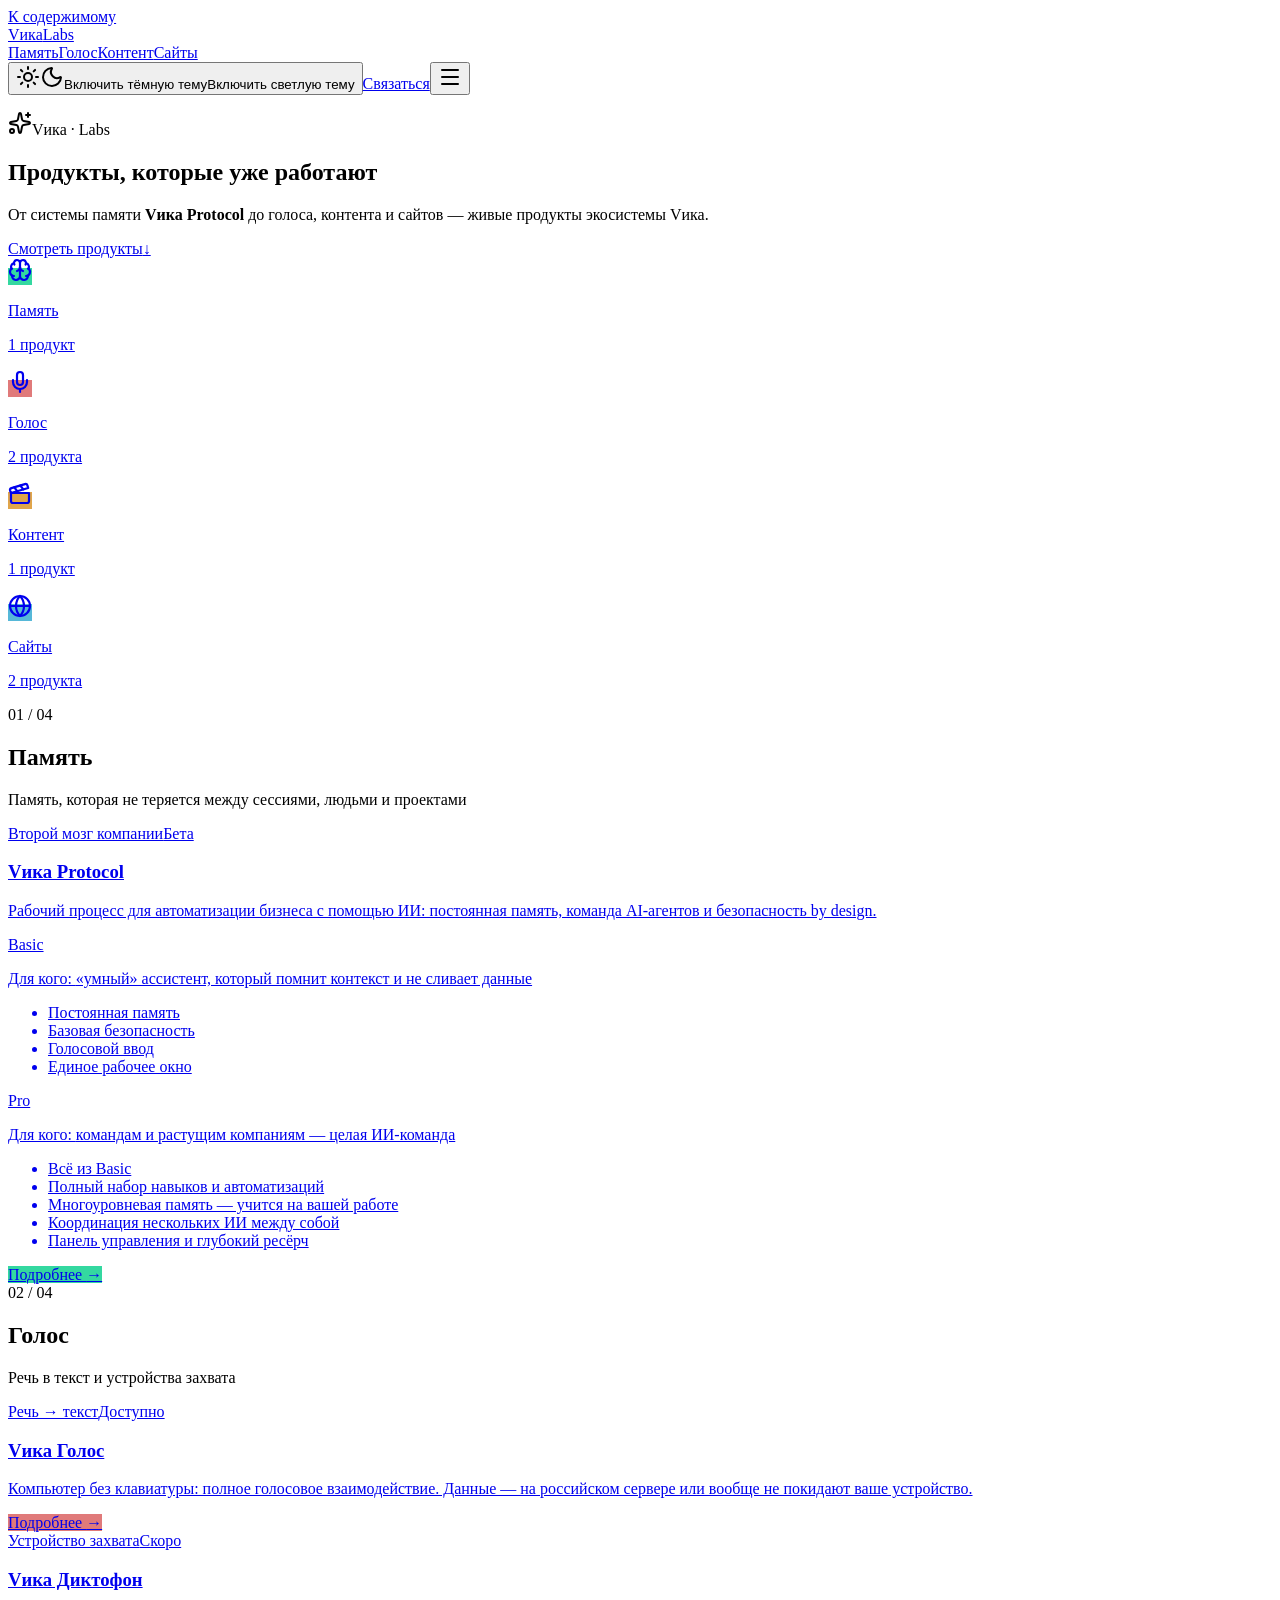
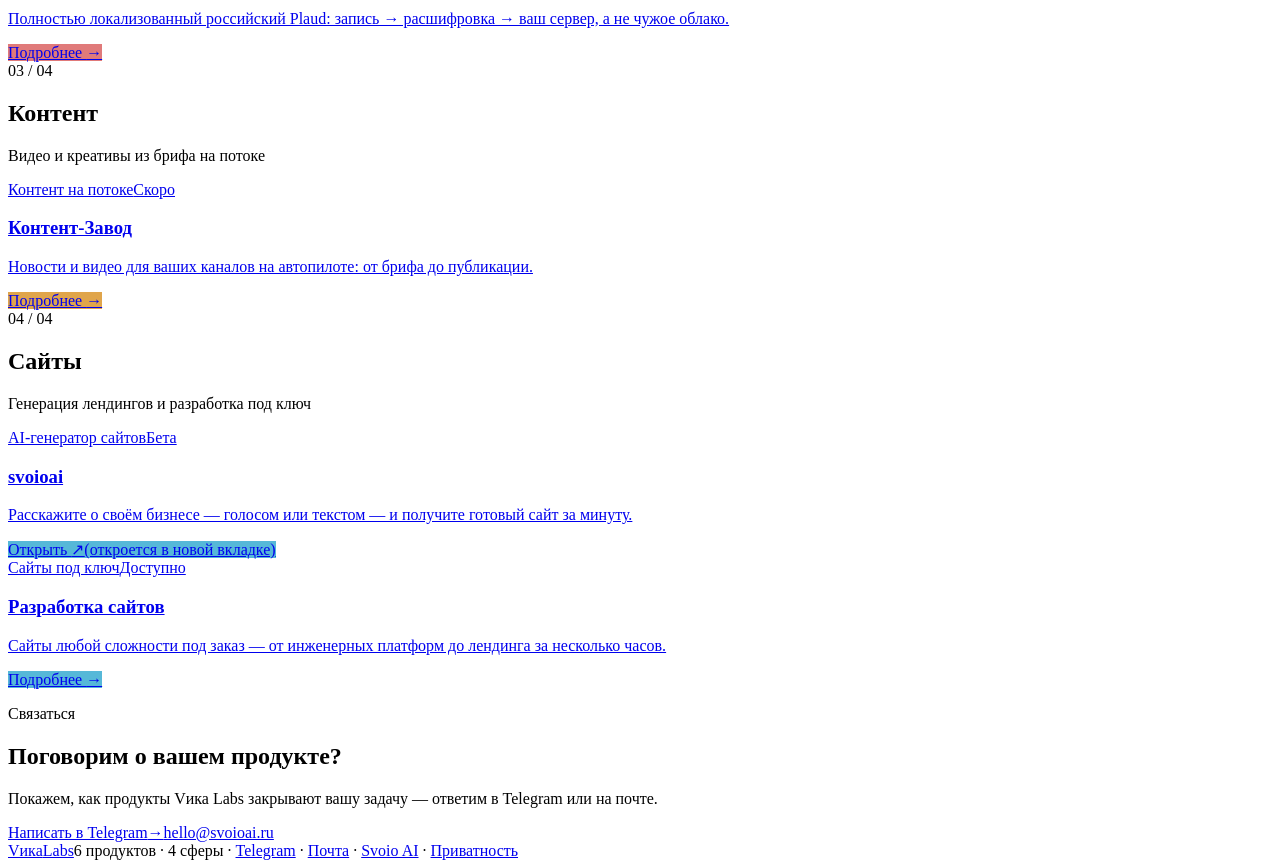
==== commit c19b925d: "Сайты: KARTEL флагман (видео-прокрутка) + Lotus лендинг→анкета, svoioai понятнее" ====
--- a/index.html
+++ b/index.html
@@ -1 +1 @@
-<!DOCTYPE html><!--tyDzMbTPvfXoa66tTIx70--><html lang="ru"><head><meta charSet="utf-8"/><meta name="viewport" content="width=device-width, initial-scale=1"/><link rel="stylesheet" href="/svoio-labs-preview/_next/static/css/6e77013818205416.css" data-precedence="next"/><link rel="preload" as="script" fetchPriority="low" href="/svoio-labs-preview/_next/static/chunks/webpack-43493f7ee787bfeb.js"/><script src="/svoio-labs-preview/_next/static/chunks/4bd1b696-c023c6e3521b1417.js" async=""></script><script src="/svoio-labs-preview/_next/static/chunks/255-1a60684a351b09e8.js" async=""></script><script src="/svoio-labs-preview/_next/static/chunks/main-app-28911d94b68dcb3b.js" async=""></script><script src="/svoio-labs-preview/_next/static/chunks/app/layout-3452ab8b7e08d75d.js" async=""></script><script src="/svoio-labs-preview/_next/static/chunks/143-d7a1c77d7579bd96.js" async=""></script><script src="/svoio-labs-preview/_next/static/chunks/app/page-c04c6b1b2ef2f269.js" async=""></script><title>Vика Labs — витрина продуктов</title><meta name="description" content="Svoio AI — продукты и AI-инструменты: память (Vика Protocol), голос, контент, разработка сайтов."/><meta name="application-name" content="Vика Labs"/><link rel="canonical" href="https://labs.svoioai.ru/"/><meta property="og:title" content="Vика Labs — витрина продуктов"/><meta property="og:description" content="Svoio AI — продукты и AI-инструменты: память, голос, контент, сайты."/><meta property="og:url" content="https://labs.svoioai.ru/"/><meta property="og:site_name" content="Vика Labs"/><meta property="og:locale" content="ru_RU"/><meta property="og:image" content="https://labs.svoioai.ru/og-default.png"/><meta property="og:type" content="website"/><meta name="twitter:card" content="summary_large_image"/><meta name="twitter:title" content="Vика Labs — витрина продуктов"/><meta name="twitter:description" content="Svoio AI — продукты и AI-инструменты: память, голос, контент, сайты."/><meta name="twitter:image" content="https://labs.svoioai.ru/og-default.png"/><script src="/svoio-labs-preview/_next/static/chunks/polyfills-42372ed130431b0a.js" noModule=""></script></head><body><div hidden=""><!--$--><!--/$--></div><script type="application/ld+json">{"@context":"https://schema.org","@type":"Organization","name":"Svoio AI","url":"https://svoioai.ru","description":"Российская компания AI-продуктов: память, голос, контент, сайты.","sameAs":["https://svoioai.ru","https://t.me/svoioai"]}</script><script>((a,b,c,d,e,f,g,h)=>{let i=document.documentElement,j=["light","dark"];function k(b){var c;(Array.isArray(a)?a:[a]).forEach(a=>{let c="class"===a,d=c&&f?e.map(a=>f[a]||a):e;c?(i.classList.remove(...d),i.classList.add(f&&f[b]?f[b]:b)):i.setAttribute(a,b)}),c=b,h&&j.includes(c)&&(i.style.colorScheme=c)}if(d)k(d);else try{let a=localStorage.getItem(b)||c,d=g&&"system"===a?window.matchMedia("(prefers-color-scheme: dark)").matches?"dark":"light":a;k(d)}catch(a){}})("class","theme","light",null,["light","dark"],null,true,true)</script><a href="#main" class="border-border bg-main text-main-foreground rounded-base font-heading sr-only border-2 px-4 py-2 focus:not-sr-only focus:fixed focus:top-3 focus:left-3 focus:z-[100]">К содержимому</a><header class="border-border bg-secondary-background sticky top-0 z-50 border-b-4"><div class="mx-auto flex max-w-[1200px] items-center justify-between gap-4 px-5 py-3.5"><a class="shrink-0" aria-label="Vика Labs" href="/svoio-labs-preview/"><span class="font-display inline-flex items-center gap-2 text-xl font-bold tracking-tight">Vика<span class="border-border bg-main text-main-foreground rounded-base border-2 px-1.5 py-0.5 font-mono text-[0.62rem] font-semibold tracking-[0.18em] uppercase">Labs</span></span></a><nav class="hidden items-center gap-6 md:flex" aria-label="Сферы"><a class="font-heading underline-offset-4 hover:underline hover:decoration-4" href="/svoio-labs-preview/#memory">Память</a><a class="font-heading underline-offset-4 hover:underline hover:decoration-4" href="/svoio-labs-preview/#voice">Голос</a><a class="font-heading underline-offset-4 hover:underline hover:decoration-4" href="/svoio-labs-preview/#content">Контент</a><a class="font-heading underline-offset-4 hover:underline hover:decoration-4" href="/svoio-labs-preview/#web">Сайты</a></nav><div class="flex items-center gap-3"><button type="button" class="border-border bg-secondary-background rounded-base grid size-11 shrink-0 place-items-center border-2"><svg xmlns="http://www.w3.org/2000/svg" width="24" height="24" viewBox="0 0 24 24" fill="none" stroke="currentColor" stroke-width="2" stroke-linecap="round" stroke-linejoin="round" class="lucide lucide-sun stroke-foreground hidden size-6 dark:inline" aria-hidden="true"><circle cx="12" cy="12" r="4"></circle><path d="M12 2v2"></path><path d="M12 20v2"></path><path d="m4.93 4.93 1.41 1.41"></path><path d="m17.66 17.66 1.41 1.41"></path><path d="M2 12h2"></path><path d="M20 12h2"></path><path d="m6.34 17.66-1.41 1.41"></path><path d="m19.07 4.93-1.41 1.41"></path></svg><svg xmlns="http://www.w3.org/2000/svg" width="24" height="24" viewBox="0 0 24 24" fill="none" stroke="currentColor" stroke-width="2" stroke-linecap="round" stroke-linejoin="round" class="lucide lucide-moon stroke-foreground inline size-6 dark:hidden" aria-hidden="true"><path d="M20.985 12.486a9 9 0 1 1-9.473-9.472c.405-.022.617.46.402.803a6 6 0 0 0 8.268 8.268c.344-.215.825-.004.803.401"></path></svg><span class="sr-only dark:hidden">Включить тёмную тему</span><span class="sr-only hidden dark:inline">Включить светлую тему</span></button><a class="border-border rounded-base shadow-shadow font-heading hover:translate-x-boxShadowX hover:translate-y-boxShadowY inline-flex items-center gap-2 border-2 transition-all hover:shadow-none bg-main text-main-foreground max-md:hidden px-4 py-2" href="https://t.me/svoioai" target="_blank" rel="noreferrer noopener">Связаться</a><button type="button" class="border-border bg-secondary-background rounded-base grid size-11 place-items-center border-2 md:hidden" aria-label="Меню" aria-expanded="false" aria-controls="mobile-menu"><svg xmlns="http://www.w3.org/2000/svg" width="24" height="24" viewBox="0 0 24 24" fill="none" stroke="currentColor" stroke-width="2" stroke-linecap="round" stroke-linejoin="round" class="lucide lucide-menu size-6" aria-hidden="true"><path d="M4 5h16"></path><path d="M4 12h16"></path><path d="M4 19h16"></path></svg></button></div></div><div id="mobile-menu" class="border-border bg-background border-t-2 px-5 py-4 md:hidden" hidden=""><nav class="flex flex-col gap-3" aria-label="Мобильная навигация"><a class="border-border rounded-base shadow-shadow font-heading hover:translate-x-boxShadowX hover:translate-y-boxShadowY inline-flex items-center gap-2 border-2 transition-all hover:shadow-none bg-secondary-background px-4 py-3" href="/svoio-labs-preview/#memory">Память</a><a class="border-border rounded-base shadow-shadow font-heading hover:translate-x-boxShadowX hover:translate-y-boxShadowY inline-flex items-center gap-2 border-2 transition-all hover:shadow-none bg-secondary-background px-4 py-3" href="/svoio-labs-preview/#voice">Голос</a><a class="border-border rounded-base shadow-shadow font-heading hover:translate-x-boxShadowX hover:translate-y-boxShadowY inline-flex items-center gap-2 border-2 transition-all hover:shadow-none bg-secondary-background px-4 py-3" href="/svoio-labs-preview/#content">Контент</a><a class="border-border rounded-base shadow-shadow font-heading hover:translate-x-boxShadowX hover:translate-y-boxShadowY inline-flex items-center gap-2 border-2 transition-all hover:shadow-none bg-secondary-background px-4 py-3" href="/svoio-labs-preview/#web">Сайты</a></nav><a class="border-border rounded-base shadow-shadow font-heading hover:translate-x-boxShadowX hover:translate-y-boxShadowY inline-flex items-center gap-2 border-2 transition-all hover:shadow-none bg-main text-main-foreground mt-4 w-full justify-center px-4 py-3" href="https://t.me/svoioai" target="_blank" rel="noreferrer noopener">Связаться</a></div></header><main id="main" class="mx-auto max-w-[1200px] px-5"><section class="grid items-center gap-10 py-14 md:grid-cols-[1.15fr_1fr] md:py-20" aria-label="Витрина продуктов Vика Labs"><div><p class="border-border bg-secondary-background rounded-base inline-flex items-center gap-2 border-2 px-3 py-1 font-mono text-xs font-semibold tracking-[0.18em] uppercase"><svg xmlns="http://www.w3.org/2000/svg" width="24" height="24" viewBox="0 0 24 24" fill="none" stroke="currentColor" stroke-width="2" stroke-linecap="round" stroke-linejoin="round" class="lucide lucide-sparkles size-3.5" aria-hidden="true"><path d="M11.017 2.814a1 1 0 0 1 1.966 0l1.051 5.558a2 2 0 0 0 1.594 1.594l5.558 1.051a1 1 0 0 1 0 1.966l-5.558 1.051a2 2 0 0 0-1.594 1.594l-1.051 5.558a1 1 0 0 1-1.966 0l-1.051-5.558a2 2 0 0 0-1.594-1.594l-5.558-1.051a1 1 0 0 1 0-1.966l5.558-1.051a2 2 0 0 0 1.594-1.594z"></path><path d="M20 2v4"></path><path d="M22 4h-4"></path><circle cx="4" cy="20" r="2"></circle></svg>Vика · Labs</p><h1 class="font-display mt-6 text-4xl leading-[1.06] font-bold tracking-tight sm:text-5xl xl:text-6xl">Продукты, которые<!-- --> <span class="border-border bg-main text-main-foreground rounded-base shadow-shadow mt-2 inline-block -rotate-1 border-2 px-3 py-0.5">уже работают</span></h1><p class="mt-6 max-w-[46ch] text-base sm:text-lg">От системы памяти <strong>Vика Protocol</strong> до голоса, контента и сайтов — живые продукты экосистемы Vика.</p><div class="mt-8 flex flex-wrap gap-4"><a class="border-border rounded-base shadow-shadow font-heading hover:translate-x-boxShadowX hover:translate-y-boxShadowY inline-flex items-center gap-2 border-2 transition-all hover:shadow-none bg-main text-main-foreground px-6 py-3" href="#memory">Смотреть продукты<span aria-hidden="true">↓</span></a></div></div><nav class="grid grid-cols-2 gap-5" aria-label="Сферы продуктов"><a href="#memory" class="border-border rounded-base shadow-shadow hover:translate-x-boxShadowX hover:translate-y-boxShadowY border-2 p-5 text-black transition-all hover:shadow-none" style="background:#34d8a0"><svg xmlns="http://www.w3.org/2000/svg" width="24" height="24" viewBox="0 0 24 24" fill="none" stroke="currentColor" stroke-width="2.2" stroke-linecap="round" stroke-linejoin="round" class="lucide lucide-brain size-8 sm:size-9" aria-hidden="true"><path d="M12 18V5"></path><path d="M15 13a4.17 4.17 0 0 1-3-4 4.17 4.17 0 0 1-3 4"></path><path d="M17.598 6.5A3 3 0 1 0 12 5a3 3 0 1 0-5.598 1.5"></path><path d="M17.997 5.125a4 4 0 0 1 2.526 5.77"></path><path d="M18 18a4 4 0 0 0 2-7.464"></path><path d="M19.967 17.483A4 4 0 1 1 12 18a4 4 0 1 1-7.967-.517"></path><path d="M6 18a4 4 0 0 1-2-7.464"></path><path d="M6.003 5.125a4 4 0 0 0-2.526 5.77"></path></svg><p class="font-heading mt-3 text-lg sm:text-xl">Память</p><p class="mt-0.5 font-mono text-xs">1<!-- --> <!-- -->продукт</p></a><a href="#voice" class="border-border rounded-base shadow-shadow hover:translate-x-boxShadowX hover:translate-y-boxShadowY border-2 p-5 text-black transition-all hover:shadow-none" style="background:#e07a7a"><svg xmlns="http://www.w3.org/2000/svg" width="24" height="24" viewBox="0 0 24 24" fill="none" stroke="currentColor" stroke-width="2.2" stroke-linecap="round" stroke-linejoin="round" class="lucide lucide-mic size-8 sm:size-9" aria-hidden="true"><path d="M12 19v3"></path><path d="M19 10v2a7 7 0 0 1-14 0v-2"></path><rect x="9" y="2" width="6" height="13" rx="3"></rect></svg><p class="font-heading mt-3 text-lg sm:text-xl">Голос</p><p class="mt-0.5 font-mono text-xs">2<!-- --> <!-- -->продукта</p></a><a href="#content" class="border-border rounded-base shadow-shadow hover:translate-x-boxShadowX hover:translate-y-boxShadowY border-2 p-5 text-black transition-all hover:shadow-none" style="background:#e0a54b"><svg xmlns="http://www.w3.org/2000/svg" width="24" height="24" viewBox="0 0 24 24" fill="none" stroke="currentColor" stroke-width="2.2" stroke-linecap="round" stroke-linejoin="round" class="lucide lucide-clapperboard size-8 sm:size-9" aria-hidden="true"><path d="m12.296 3.464 3.02 3.956"></path><path d="M20.2 6 3 11l-.9-2.4c-.3-1.1.3-2.2 1.3-2.5l13.5-4c1.1-.3 2.2.3 2.5 1.3z"></path><path d="M3 11h18v8a2 2 0 0 1-2 2H5a2 2 0 0 1-2-2z"></path><path d="m6.18 5.276 3.1 3.899"></path></svg><p class="font-heading mt-3 text-lg sm:text-xl">Контент</p><p class="mt-0.5 font-mono text-xs">1<!-- --> <!-- -->продукт</p></a><a href="#web" class="border-border rounded-base shadow-shadow hover:translate-x-boxShadowX hover:translate-y-boxShadowY border-2 p-5 text-black transition-all hover:shadow-none" style="background:#56b8d8"><svg xmlns="http://www.w3.org/2000/svg" width="24" height="24" viewBox="0 0 24 24" fill="none" stroke="currentColor" stroke-width="2.2" stroke-linecap="round" stroke-linejoin="round" class="lucide lucide-globe size-8 sm:size-9" aria-hidden="true"><circle cx="12" cy="12" r="10"></circle><path d="M12 2a14.5 14.5 0 0 0 0 20 14.5 14.5 0 0 0 0-20"></path><path d="M2 12h20"></path></svg><p class="font-heading mt-3 text-lg sm:text-xl">Сайты</p><p class="mt-0.5 font-mono text-xs">2<!-- --> <!-- -->продукта</p></a></nav></section><section class="sphere scroll-mt-24 py-10 md:py-14" id="memory"><div class="mb-8 flex flex-wrap items-baseline gap-x-5 gap-y-2"><span class="sphere-eyebrow border-border bg-secondary-background rounded-base border-2 px-2.5 py-1 font-mono text-xs font-semibold">01<span class="opacity-50"> / </span>04</span><h2 class="font-display text-3xl font-bold sm:text-4xl">Память</h2><p class="w-full text-base sm:w-auto sm:text-lg">Память, которая не теряется между сессиями, людьми и проектами</p></div><div class="grid gap-7 "><a class="pcard border-border rounded-base shadow-shadow hover:translate-x-boxShadowX hover:translate-y-boxShadowY group flex flex-col border-2 text-black transition-all hover:shadow-none pcard-featured p-7 sm:col-span-2 sm:p-9" style="background:#34d8a0" href="/products/vika-protocol/"><div class="flex items-start justify-between gap-3"><span class="font-mono text-xs font-semibold tracking-[0.14em] uppercase">Второй мозг компании</span><span class="pcard-pill pcard-pill-beta rounded-base inline-flex shrink-0 items-center gap-1.5 border-2 border-black bg-white px-2.5 py-0.5 text-xs font-semibold text-black"><span aria-hidden="true" class="size-2 rounded-full" style="background:#b45309"></span>Бета</span></div><h3 class="pcard-title font-display mt-4 font-bold text-3xl sm:text-4xl">Vика Protocol</h3><p class="pcard-tag mt-2 max-w-[52ch] text-base sm:text-lg">Рабочий процесс для автоматизации бизнеса с помощью ИИ: постоянная память, команда AI-агентов и безопасность by design.</p><div class="pcard-tiers mt-6 grid gap-4 sm:grid-cols-2"><div class="rounded-base border-2 border-black bg-white p-4 text-black sm:p-5"><p class="font-display text-lg font-bold">Basic</p><p class="mt-1 text-sm">Для кого: <!-- -->«умный» ассистент, который помнит контекст и не сливает данные</p><ul class="mt-3 list-none space-y-1.5 text-sm"><li class="flex gap-2"><span aria-hidden="true" class="mt-[7px] size-1.5 shrink-0 bg-black"></span>Постоянная память</li><li class="flex gap-2"><span aria-hidden="true" class="mt-[7px] size-1.5 shrink-0 bg-black"></span>Базовая безопасность</li><li class="flex gap-2"><span aria-hidden="true" class="mt-[7px] size-1.5 shrink-0 bg-black"></span>Голосовой ввод</li><li class="flex gap-2"><span aria-hidden="true" class="mt-[7px] size-1.5 shrink-0 bg-black"></span>Единое рабочее окно</li></ul></div><div class="rounded-base border-2 border-black bg-white p-4 text-black sm:p-5"><p class="font-display text-lg font-bold">Pro</p><p class="mt-1 text-sm">Для кого: <!-- -->командам и растущим компаниям — целая ИИ-команда</p><ul class="mt-3 list-none space-y-1.5 text-sm"><li class="flex gap-2"><span aria-hidden="true" class="mt-[7px] size-1.5 shrink-0 bg-black"></span>Всё из Basic</li><li class="flex gap-2"><span aria-hidden="true" class="mt-[7px] size-1.5 shrink-0 bg-black"></span>Полный набор навыков и автоматизаций</li><li class="flex gap-2"><span aria-hidden="true" class="mt-[7px] size-1.5 shrink-0 bg-black"></span>Многоуровневая память — учится на вашей работе</li><li class="flex gap-2"><span aria-hidden="true" class="mt-[7px] size-1.5 shrink-0 bg-black"></span>Координация нескольких ИИ между собой</li><li class="flex gap-2"><span aria-hidden="true" class="mt-[7px] size-1.5 shrink-0 bg-black"></span>Панель управления и глубокий ресёрч</li></ul></div></div><span class="font-heading mt-auto pt-5 underline-offset-4 group-hover:underline group-hover:decoration-4">Подробнее <span aria-hidden="true">→</span></span></a></div></section><section class="sphere scroll-mt-24 py-10 md:py-14" id="voice"><div class="mb-8 flex flex-wrap items-baseline gap-x-5 gap-y-2"><span class="sphere-eyebrow border-border bg-secondary-background rounded-base border-2 px-2.5 py-1 font-mono text-xs font-semibold">02<span class="opacity-50"> / </span>04</span><h2 class="font-display text-3xl font-bold sm:text-4xl">Голос</h2><p class="w-full text-base sm:w-auto sm:text-lg">Речь в текст и устройства захвата</p></div><div class="grid gap-7 sm:grid-cols-2"><a class="pcard border-border rounded-base shadow-shadow hover:translate-x-boxShadowX hover:translate-y-boxShadowY group flex flex-col border-2 text-black transition-all hover:shadow-none p-6" style="background:#e07a7a" href="/products/vika-voice/"><div class="flex items-start justify-between gap-3"><span class="font-mono text-xs font-semibold tracking-[0.14em] uppercase">Речь → текст</span><span class="pcard-pill pcard-pill-live rounded-base inline-flex shrink-0 items-center gap-1.5 border-2 border-black bg-white px-2.5 py-0.5 text-xs font-semibold text-black"><span aria-hidden="true" class="size-2 rounded-full" style="background:#15803d"></span>Доступно</span></div><h3 class="pcard-title font-display mt-4 font-bold text-2xl">Vика Голос</h3><p class="pcard-tag mt-2 text-sm sm:text-base">Компьютер без клавиатуры: полное голосовое взаимодействие. Данные — на российском сервере или вообще не покидают ваше устройство.</p><span class="font-heading mt-auto pt-5 underline-offset-4 group-hover:underline group-hover:decoration-4">Подробнее <span aria-hidden="true">→</span></span></a><a class="pcard border-border rounded-base shadow-shadow hover:translate-x-boxShadowX hover:translate-y-boxShadowY group flex flex-col border-2 text-black transition-all hover:shadow-none p-6" style="background:#e07a7a" href="/products/vika-plaud/"><div class="flex items-start justify-between gap-3"><span class="font-mono text-xs font-semibold tracking-[0.14em] uppercase">Устройство захвата</span><span class="pcard-pill pcard-pill-soon rounded-base inline-flex shrink-0 items-center gap-1.5 border-2 border-black bg-white px-2.5 py-0.5 text-xs font-semibold text-black"><span aria-hidden="true" class="size-2 rounded-full" style="background:#57534e"></span>Скоро</span></div><h3 class="pcard-title font-display mt-4 font-bold text-2xl">Vика Диктофон</h3><p class="pcard-tag mt-2 text-sm sm:text-base">Полностью локализованный российский Plaud: запись → расшифровка → ваш сервер, а не чужое облако.</p><span class="font-heading mt-auto pt-5 underline-offset-4 group-hover:underline group-hover:decoration-4">Подробнее <span aria-hidden="true">→</span></span></a></div></section><section class="sphere scroll-mt-24 py-10 md:py-14" id="content"><div class="mb-8 flex flex-wrap items-baseline gap-x-5 gap-y-2"><span class="sphere-eyebrow border-border bg-secondary-background rounded-base border-2 px-2.5 py-1 font-mono text-xs font-semibold">03<span class="opacity-50"> / </span>04</span><h2 class="font-display text-3xl font-bold sm:text-4xl">Контент</h2><p class="w-full text-base sm:w-auto sm:text-lg">Видео и креативы из брифа на потоке</p></div><div class="grid gap-7 "><a class="pcard border-border rounded-base shadow-shadow hover:translate-x-boxShadowX hover:translate-y-boxShadowY group flex flex-col border-2 text-black transition-all hover:shadow-none p-6" style="background:#e0a54b" href="/products/content-factory/"><div class="flex items-start justify-between gap-3"><span class="font-mono text-xs font-semibold tracking-[0.14em] uppercase">Контент на потоке</span><span class="pcard-pill pcard-pill-soon rounded-base inline-flex shrink-0 items-center gap-1.5 border-2 border-black bg-white px-2.5 py-0.5 text-xs font-semibold text-black"><span aria-hidden="true" class="size-2 rounded-full" style="background:#57534e"></span>Скоро</span></div><h3 class="pcard-title font-display mt-4 font-bold text-2xl">Контент-Завод</h3><p class="pcard-tag mt-2 text-sm sm:text-base">Новости и видео для ваших каналов на автопилоте: от брифа до публикации.</p><span class="font-heading mt-auto pt-5 underline-offset-4 group-hover:underline group-hover:decoration-4">Подробнее <span aria-hidden="true">→</span></span></a></div></section><section class="sphere scroll-mt-24 py-10 md:py-14" id="web"><div class="mb-8 flex flex-wrap items-baseline gap-x-5 gap-y-2"><span class="sphere-eyebrow border-border bg-secondary-background rounded-base border-2 px-2.5 py-1 font-mono text-xs font-semibold">04<span class="opacity-50"> / </span>04</span><h2 class="font-display text-3xl font-bold sm:text-4xl">Сайты</h2><p class="w-full text-base sm:w-auto sm:text-lg">Генерация лендингов и разработка под ключ</p></div><div class="grid gap-7 sm:grid-cols-2"><a class="pcard border-border rounded-base shadow-shadow hover:translate-x-boxShadowX hover:translate-y-boxShadowY group flex flex-col border-2 text-black transition-all hover:shadow-none p-6" style="background:#56b8d8" href="https://svoioai.ru/" target="_blank" rel="noreferrer noopener"><div class="flex items-start justify-between gap-3"><span class="font-mono text-xs font-semibold tracking-[0.14em] uppercase">Лендинг-генератор</span><span class="pcard-pill pcard-pill-beta rounded-base inline-flex shrink-0 items-center gap-1.5 border-2 border-black bg-white px-2.5 py-0.5 text-xs font-semibold text-black"><span aria-hidden="true" class="size-2 rounded-full" style="background:#b45309"></span>Бета</span></div><h3 class="pcard-title font-display mt-4 font-bold text-2xl">svoioai</h3><p class="pcard-tag mt-2 text-sm sm:text-base">Готовый лендинг по голосу или тексту за ~60 секунд. Без подписки.</p><span class="font-heading mt-auto pt-5 underline-offset-4 group-hover:underline group-hover:decoration-4">Открыть <span aria-hidden="true">↗</span><span class="sr-only">(откроется в новой вкладке)</span></span></a><a class="pcard border-border rounded-base shadow-shadow hover:translate-x-boxShadowX hover:translate-y-boxShadowY group flex flex-col border-2 text-black transition-all hover:shadow-none p-6" style="background:#56b8d8" href="/products/web-development/"><div class="flex items-start justify-between gap-3"><span class="font-mono text-xs font-semibold tracking-[0.14em] uppercase">Сайты под ключ</span><span class="pcard-pill pcard-pill-live rounded-base inline-flex shrink-0 items-center gap-1.5 border-2 border-black bg-white px-2.5 py-0.5 text-xs font-semibold text-black"><span aria-hidden="true" class="size-2 rounded-full" style="background:#15803d"></span>Доступно</span></div><h3 class="pcard-title font-display mt-4 font-bold text-2xl">Разработка сайтов</h3><p class="pcard-tag mt-2 text-sm sm:text-base">Сайты под ключ — от лендинга до многостраничника, в фирменном стиле клиента.</p><span class="font-heading mt-auto pt-5 underline-offset-4 group-hover:underline group-hover:decoration-4">Подробнее <span aria-hidden="true">→</span></span></a></div></section><section class="my-16 md:my-24" aria-label="Связаться"><div class="border-border bg-main text-main-foreground rounded-base shadow-shadow border-2 px-6 py-12 text-center md:px-12 md:py-16"><p class="font-mono text-xs font-semibold tracking-[0.22em] uppercase">Связаться</p><h2 class="font-display mt-4 text-3xl font-bold sm:text-4xl md:text-5xl">Поговорим о вашем продукте?</h2><p class="mx-auto mt-5 max-w-[46ch] text-base sm:text-lg">Покажем, как продукты Vика Labs закрывают вашу задачу — ответим в Telegram или на почте.</p><div class="mt-8 flex flex-wrap items-center justify-center gap-4"><a class="rounded-base font-heading hover:translate-x-boxShadowX hover:translate-y-boxShadowY inline-flex items-center gap-2 border-2 border-black bg-black px-6 py-3 text-white transition-all [box-shadow:4px_-4px_0_0_#fff] hover:[box-shadow:none]" href="https://t.me/svoioai" target="_blank" rel="noreferrer noopener">Написать в Telegram<span aria-hidden="true">→</span></a><a class="rounded-base font-heading shadow-shadow hover:translate-x-boxShadowX hover:translate-y-boxShadowY inline-flex items-center border-2 border-black bg-white px-6 py-3 font-mono text-sm text-black transition-all hover:shadow-none" href="mailto:hello@svoioai.ru">hello@svoioai.ru</a></div></div></section></main><footer class="border-border bg-secondary-background border-t-4"><div class="mx-auto flex max-w-[1200px] flex-wrap items-center justify-between gap-x-8 gap-y-4 px-5 py-8"><a href="/svoio-labs-preview/"><span class="font-display inline-flex items-center gap-2 text-xl font-bold tracking-tight">Vика<span class="border-border bg-main text-main-foreground rounded-base border-2 px-1.5 py-0.5 font-mono text-[0.62rem] font-semibold tracking-[0.18em] uppercase">Labs</span></span></a><span class="text-sm">6<!-- --> <!-- -->продуктов<!-- --> ·<!-- --> <!-- -->4<!-- --> <!-- -->сферы<!-- --> · <a class="font-heading underline underline-offset-4" href="https://t.me/svoioai" target="_blank" rel="noreferrer noopener">Telegram</a> · <a class="font-heading underline underline-offset-4" href="mailto:hello@svoioai.ru">Почта</a> · <a class="font-heading underline underline-offset-4" href="https://svoioai.ru" target="_blank" rel="noreferrer noopener">Svoio AI</a> · <a class="font-heading underline underline-offset-4" href="/svoio-labs-preview/privacy/">Приватность</a></span></div></footer><!--$--><!--/$--><script src="/svoio-labs-preview/_next/static/chunks/webpack-43493f7ee787bfeb.js" id="_R_" async=""></script><script>(self.__next_f=self.__next_f||[]).push([0])</script><script>self.__next_f.push([1,"1:\"$Sreact.fragment\"\n2:I[3479,[\"177\",\"static/chunks/app/layout-3452ab8b7e08d75d.js\"],\"ThemeProvider\"]\n3:I[9766,[],\"\"]\n4:I[8924,[],\"\"]\n5:I[6667,[\"143\",\"static/chunks/143-d7a1c77d7579bd96.js\",\"974\",\"static/chunks/app/page-c04c6b1b2ef2f269.js\"],\"SiteHeader\"]\n6:I[2619,[\"143\",\"static/chunks/143-d7a1c77d7579bd96.js\",\"974\",\"static/chunks/app/page-c04c6b1b2ef2f269.js\"],\"\"]\n14:I[7150,[],\"\"]\n:HL[\"/svoio-labs-preview/_next/static/css/6e77013818205416.css\",\"style\"]\n"])</script><script>self.__next_f.push([1,"0:{\"P\":null,\"b\":\"tyDzMbTPvfXoa66tTIx70\",\"p\":\"/svoio-labs-preview\",\"c\":[\"\",\"\"],\"i\":false,\"f\":[[[\"\",{\"children\":[\"__PAGE__\",{}]},\"$undefined\",\"$undefined\",true],[\"\",[\"$\",\"$1\",\"c\",{\"children\":[[[\"$\",\"link\",\"0\",{\"rel\":\"stylesheet\",\"href\":\"/svoio-labs-preview/_next/static/css/6e77013818205416.css\",\"precedence\":\"next\",\"crossOrigin\":\"$undefined\",\"nonce\":\"$undefined\"}]],[\"$\",\"html\",null,{\"lang\":\"ru\",\"suppressHydrationWarning\":true,\"children\":[\"$\",\"body\",null,{\"children\":[[\"$\",\"script\",null,{\"type\":\"application/ld+json\",\"dangerouslySetInnerHTML\":{\"__html\":\"{\\\"@context\\\":\\\"https://schema.org\\\",\\\"@type\\\":\\\"Organization\\\",\\\"name\\\":\\\"Svoio AI\\\",\\\"url\\\":\\\"https://svoioai.ru\\\",\\\"description\\\":\\\"Российская компания AI-продуктов: память, голос, контент, сайты.\\\",\\\"sameAs\\\":[\\\"https://svoioai.ru\\\",\\\"https://t.me/svoioai\\\"]}\"}}],[\"$\",\"$L2\",null,{\"attribute\":\"class\",\"defaultTheme\":\"light\",\"disableTransitionOnChange\":true,\"children\":[[\"$\",\"a\",null,{\"href\":\"#main\",\"className\":\"border-border bg-main text-main-foreground rounded-base font-heading sr-only border-2 px-4 py-2 focus:not-sr-only focus:fixed focus:top-3 focus:left-3 focus:z-[100]\",\"children\":\"К содержимому\"}],[\"$\",\"$L3\",null,{\"parallelRouterKey\":\"children\",\"error\":\"$undefined\",\"errorStyles\":\"$undefined\",\"errorScripts\":\"$undefined\",\"template\":[\"$\",\"$L4\",null,{}],\"templateStyles\":\"$undefined\",\"templateScripts\":\"$undefined\",\"notFound\":[[[\"$\",\"$L5\",null,{\"nav\":[{\"id\":\"memory\",\"label\":\"Память\"},{\"id\":\"voice\",\"label\":\"Голос\"},{\"id\":\"content\",\"label\":\"Контент\"},{\"id\":\"web\",\"label\":\"Сайты\"}]}],[\"$\",\"main\",null,{\"id\":\"main\",\"className\":\"mx-auto max-w-[860px] px-5 py-20 text-center\",\"children\":[[\"$\",\"p\",null,{\"className\":\"border-border bg-main text-main-foreground rounded-base shadow-shadow font-display inline-block -rotate-2 border-2 px-4 py-1 text-5xl font-bold sm:text-6xl\",\"children\":\"404\"}],[\"$\",\"h1\",null,{\"className\":\"font-display mt-8 text-2xl font-bold sm:text-3xl\",\"children\":\"Такой страницы нет\"}],[\"$\",\"p\",null,{\"className\":\"mx-auto mt-4 max-w-[42ch]\",\"children\":\"Возможно, ссылка устарела или страница переехала. Все продукты — на главной.\"}],[\"$\",\"p\",null,{\"className\":\"mt-8\",\"children\":[\"$\",\"$L6\",null,{\"href\":\"/\",\"className\":\"border-border rounded-base shadow-shadow font-heading hover:translate-x-boxShadowX hover:translate-y-boxShadowY inline-flex items-center gap-2 border-2 transition-all hover:shadow-none bg-secondary-background px-5 py-2.5\",\"children\":\"← Все продукты\"}]}]]}],[\"$\",\"footer\",null,{\"className\":\"border-border bg-secondary-background border-t-4\",\"children\":[\"$\",\"div\",null,{\"className\":\"mx-auto flex max-w-[1200px] flex-wrap items-center justify-between gap-x-8 gap-y-4 px-5 py-8\",\"children\":[[\"$\",\"$L6\",null,{\"href\":\"/\",\"children\":[\"$\",\"span\",null,{\"className\":\"font-display inline-flex items-center gap-2 text-xl font-bold tracking-tight\",\"children\":[\"Vика\",[\"$\",\"span\",null,{\"className\":\"border-border bg-main text-main-foreground rounded-base border-2 px-1.5 py-0.5 font-mono text-[0.62rem] font-semibold tracking-[0.18em] uppercase\",\"children\":\"Labs\"}]]}]}],[\"$\",\"span\",null,{\"className\":\"text-sm\",\"children\":[6,\" \",\"продуктов\",\" ·\",\" \",4,\" \",\"сферы\",\" · \",[\"$\",\"a\",null,{\"className\":\"font-heading underline underline-offset-4\",\"href\":\"https://t.me/svoioai\",\"target\":\"_blank\",\"rel\":\"noreferrer noopener\",\"children\":\"Telegram\"}],\" · \",[\"$\",\"a\",null,{\"className\":\"font-heading underline underline-offset-4\",\"href\":\"mailto:hello@svoioai.ru\",\"children\":\"Почта\"}],\" · \",[\"$\",\"a\",null,{\"className\":\"font-heading underline underline-offset-4\",\"href\":\"https://svoioai.ru\",\"target\":\"_blank\",\"rel\":\"noreferrer noopener\",\"children\":\"Svoio AI\"}],\" · \",[\"$\",\"$L6\",null,{\"className\":\"font-heading underline underline-offset-4\",\"href\":\"/privacy/\",\"children\":\"Приватность\"}]]}]]}]}]],[]],\"forbidden\":\"$undefined\",\"unauthorized\":\"$undefined\"}]]}]]}]}]]}],{\"children\":[\"__PAGE__\",[\"$\",\"$1\",\"c\",{\"children\":[[[\"$\",\"$L5\",null,{\"nav\":[{\"id\":\"memory\",\"label\":\"Память\"},{\"id\":\"voice\",\"label\":\"Голос\"},{\"id\":\"content\",\"label\":\"Контент\"},{\"id\":\"web\",\"label\":\"Сайты\"}]}],[\"$\",\"main\",null,{\"id\":\"main\",\"className\":\"mx-auto max-w-[1200px] px-5\",\"children\":[[\"$\",\"section\",null,{\"className\":\"grid items-center gap-10 py-14 md:grid-cols-[1.15fr_1fr] md:py-20\",\"aria-label\":\"Витрина продуктов Vика Labs\",\"children\":[[\"$\",\"div\",null,{\"children\":[[\"$\",\"p\",null,{\"className\":\"border-border bg-secondary-background rounded-base inline-flex items-center gap-2 border-2 px-3 py-1 font-mono text-xs font-semibold tracking-[0.18em] uppercase\",\"children\":[\"$L7\",\"Vика · Labs\"]}],\"$L8\",\"$L9\",\"$La\"]}],\"$Lb\"]}],[\"$Lc\",\"$Ld\",\"$Le\",\"$Lf\"],\"$L10\"]}],\"$L11\"],null,\"$L12\"]}],{},null,false]},null,false],\"$L13\",false]],\"m\":\"$undefined\",\"G\":[\"$14\",[]],\"s\":false,\"S\":true}\n"])</script><script>self.__next_f.push([1,"15:I[45,[\"143\",\"static/chunks/143-d7a1c77d7579bd96.js\",\"974\",\"static/chunks/app/page-c04c6b1b2ef2f269.js\"],\"default\"]\n19:I[4431,[],\"OutletBoundary\"]\n1b:I[5278,[],\"AsyncMetadataOutlet\"]\n1d:I[4431,[],\"ViewportBoundary\"]\n1f:I[4431,[],\"MetadataBoundary\"]\n20:\"$Sreact.suspense\"\n7:[\"$\",\"$L15\",null,{\"ref\":\"$undefined\",\"iconNode\":[[\"path\",{\"d\":\"M11.017 2.814a1 1 0 0 1 1.966 0l1.051 5.558a2 2 0 0 0 1.594 1.594l5.558 1.051a1 1 0 0 1 0 1.966l-5.558 1.051a2 2 0 0 0-1.594 1.594l-1.051 5.558a1 1 0 0 1-1.966 0l-1.051-5.558a2 2 0 0 0-1.594-1.594l-5.558-1.051a1 1 0 0 1 0-1.966l5.558-1.051a2 2 0 0 0 1.594-1.594z\",\"key\":\"1s2grr\"}],[\"path\",{\"d\":\"M20 2v4\",\"key\":\"1rf3ol\"}],[\"path\",{\"d\":\"M22 4h-4\",\"key\":\"gwowj6\"}],[\"circle\",{\"cx\":\"4\",\"cy\":\"20\",\"r\":\"2\",\"key\":\"6kqj1y\"}]],\"className\":\"lucide-sparkles size-3.5\",\"aria-hidden\":true}]\n8:[\"$\",\"h1\",null,{\"className\":\"font-display mt-6 text-4xl leading-[1.06] font-bold tracking-tight sm:text-5xl xl:text-6xl\",\"children\":[\"Продукты, которые\",\" \",[\"$\",\"span\",null,{\"className\":\"border-border bg-main text-main-foreground rounded-base shadow-shadow mt-2 inline-block -rotate-1 border-2 px-3 py-0.5\",\"children\":\"уже работают\"}]]}]\n9:[\"$\",\"p\",null,{\"className\":\"mt-6 max-w-[46ch] text-base sm:text-lg\",\"children\":[\"От системы памяти \",[\"$\",\"strong\",null,{\"children\":\"Vика Protocol\"}],\" до голоса, контента и сайтов — живые продукты экосистемы Vика.\"]}]\na:[\"$\",\"div\",null,{\"className\":\"mt-8 flex flex-wrap gap-4\",\"children\":[\"$\",\"a\",null,{\"className\":\"border-border rounded-base shadow-shadow font-heading hover:translate-x-boxShadowX hover:translate-y-boxShadowY inline-flex items-center gap-2 border-2 transition-all hover:shadow-none bg-main text-main-foreground px-6 py-3\",\"href\":\"#memory\",\"children\":[\"Смотреть продукты\",[\"$\",\"span\",null,{\"aria-hidden\":true,\"children\":\"↓\"}]]}]}]\n"])</script><script>self.__next_f.push([1,"b:[\"$\",\"nav\",null,{\"className\":\"grid grid-cols-2 gap-5\",\"aria-label\":\"Сферы продуктов\",\"children\":[[\"$\",\"a\",\"memory\",{\"href\":\"#memory\",\"className\":\"border-border rounded-base shadow-shadow hover:translate-x-boxShadowX hover:translate-y-boxShadowY border-2 p-5 text-black transition-all hover:shadow-none\",\"style\":{\"background\":\"#34d8a0\"},\"children\":[[\"$\",\"$L15\",null,{\"ref\":\"$undefined\",\"iconNode\":[[\"path\",{\"d\":\"M12 18V5\",\"key\":\"adv99a\"}],[\"path\",{\"d\":\"M15 13a4.17 4.17 0 0 1-3-4 4.17 4.17 0 0 1-3 4\",\"key\":\"1e3is1\"}],[\"path\",{\"d\":\"M17.598 6.5A3 3 0 1 0 12 5a3 3 0 1 0-5.598 1.5\",\"key\":\"1gqd8o\"}],[\"path\",{\"d\":\"M17.997 5.125a4 4 0 0 1 2.526 5.77\",\"key\":\"iwvgf7\"}],[\"path\",{\"d\":\"M18 18a4 4 0 0 0 2-7.464\",\"key\":\"efp6ie\"}],[\"path\",{\"d\":\"M19.967 17.483A4 4 0 1 1 12 18a4 4 0 1 1-7.967-.517\",\"key\":\"1gq6am\"}],[\"path\",{\"d\":\"M6 18a4 4 0 0 1-2-7.464\",\"key\":\"k1g0md\"}],[\"path\",{\"d\":\"M6.003 5.125a4 4 0 0 0-2.526 5.77\",\"key\":\"q97ue3\"}]],\"className\":\"lucide-brain size-8 sm:size-9\",\"aria-hidden\":true,\"strokeWidth\":2.2}],[\"$\",\"p\",null,{\"className\":\"font-heading mt-3 text-lg sm:text-xl\",\"children\":\"Память\"}],[\"$\",\"p\",null,{\"className\":\"mt-0.5 font-mono text-xs\",\"children\":[1,\" \",\"продукт\"]}]]}],[\"$\",\"a\",\"voice\",{\"href\":\"#voice\",\"className\":\"border-border rounded-base shadow-shadow hover:translate-x-boxShadowX hover:translate-y-boxShadowY border-2 p-5 text-black transition-all hover:shadow-none\",\"style\":{\"background\":\"#e07a7a\"},\"children\":[[\"$\",\"$L15\",null,{\"ref\":\"$undefined\",\"iconNode\":[[\"path\",{\"d\":\"M12 19v3\",\"key\":\"npa21l\"}],[\"path\",{\"d\":\"M19 10v2a7 7 0 0 1-14 0v-2\",\"key\":\"1vc78b\"}],[\"rect\",{\"x\":\"9\",\"y\":\"2\",\"width\":\"6\",\"height\":\"13\",\"rx\":\"3\",\"key\":\"s6n7sd\"}]],\"className\":\"lucide-mic size-8 sm:size-9\",\"aria-hidden\":true,\"strokeWidth\":2.2}],[\"$\",\"p\",null,{\"className\":\"font-heading mt-3 text-lg sm:text-xl\",\"children\":\"Голос\"}],[\"$\",\"p\",null,{\"className\":\"mt-0.5 font-mono text-xs\",\"children\":[2,\" \",\"продукта\"]}]]}],[\"$\",\"a\",\"content\",{\"href\":\"#content\",\"className\":\"border-border rounded-base shadow-shadow hover:translate-x-boxShadowX hover:translate-y-boxShadowY border-2 p-5 text-black transition-all hover:shadow-none\",\"style\":{\"background\":\"#e0a54b\"},\"children\":[[\"$\",\"$L15\",null,{\"ref\":\"$undefined\",\"iconNode\":[[\"path\",{\"d\":\"m12.296 3.464 3.02 3.956\",\"key\":\"qash78\"}],[\"path\",{\"d\":\"M20.2 6 3 11l-.9-2.4c-.3-1.1.3-2.2 1.3-2.5l13.5-4c1.1-.3 2.2.3 2.5 1.3z\",\"key\":\"1h7j8b\"}],[\"path\",{\"d\":\"M3 11h18v8a2 2 0 0 1-2 2H5a2 2 0 0 1-2-2z\",\"key\":\"4lm6w1\"}],[\"path\",{\"d\":\"m6.18 5.276 3.1 3.899\",\"key\":\"zjj9t3\"}]],\"className\":\"lucide-clapperboard size-8 sm:size-9\",\"aria-hidden\":true,\"strokeWidth\":2.2}],[\"$\",\"p\",null,{\"className\":\"font-heading mt-3 text-lg sm:text-xl\",\"children\":\"Контент\"}],[\"$\",\"p\",null,{\"className\":\"mt-0.5 font-mono text-xs\",\"children\":[1,\" \",\"продукт\"]}]]}],[\"$\",\"a\",\"web\",{\"href\":\"#web\",\"className\":\"border-border rounded-base shadow-shadow hover:translate-x-boxShadowX hover:translate-y-boxShadowY border-2 p-5 text-black transition-all hover:shadow-none\",\"style\":{\"background\":\"#56b8d8\"},\"children\":[[\"$\",\"$L15\",null,{\"ref\":\"$undefined\",\"iconNode\":[[\"circle\",{\"cx\":\"12\",\"cy\":\"12\",\"r\":\"10\",\"key\":\"1mglay\"}],[\"path\",{\"d\":\"M12 2a14.5 14.5 0 0 0 0 20 14.5 14.5 0 0 0 0-20\",\"key\":\"13o1zl\"}],[\"path\",{\"d\":\"M2 12h20\",\"key\":\"9i4pu4\"}]],\"className\":\"lucide-globe size-8 sm:size-9\",\"aria-hidden\":true,\"strokeWidth\":2.2}],[\"$\",\"p\",null,{\"className\":\"font-heading mt-3 text-lg sm:text-xl\",\"children\":\"Сайты\"}],[\"$\",\"p\",null,{\"className\":\"mt-0.5 font-mono text-xs\",\"children\":[2,\" \",\"продукта\"]}]]}]]}]\n"])</script><script>self.__next_f.push([1,"c:[\"$\",\"section\",\"memory\",{\"className\":\"sphere scroll-mt-24 py-10 md:py-14\",\"id\":\"memory\",\"children\":[[\"$\",\"div\",null,{\"className\":\"mb-8 flex flex-wrap items-baseline gap-x-5 gap-y-2\",\"children\":[[\"$\",\"span\",null,{\"className\":\"sphere-eyebrow border-border bg-secondary-background rounded-base border-2 px-2.5 py-1 font-mono text-xs font-semibold\",\"children\":[\"01\",[\"$\",\"span\",null,{\"className\":\"opacity-50\",\"children\":\" / \"}],\"04\"]}],[\"$\",\"h2\",null,{\"className\":\"font-display text-3xl font-bold sm:text-4xl\",\"children\":\"Память\"}],[\"$\",\"p\",null,{\"className\":\"w-full text-base sm:w-auto sm:text-lg\",\"children\":\"Память, которая не теряется между сессиями, людьми и проектами\"}]]}],[\"$\",\"div\",null,{\"className\":\"grid gap-7 \",\"children\":[[\"$\",\"a\",\"vika-protocol\",{\"className\":\"pcard border-border rounded-base shadow-shadow hover:translate-x-boxShadowX hover:translate-y-boxShadowY group flex flex-col border-2 text-black transition-all hover:shadow-none pcard-featured p-7 sm:col-span-2 sm:p-9\",\"style\":{\"background\":\"#34d8a0\"},\"href\":\"/products/vika-protocol/\",\"children\":[[\"$\",\"div\",null,{\"className\":\"flex items-start justify-between gap-3\",\"children\":[[\"$\",\"span\",null,{\"className\":\"font-mono text-xs font-semibold tracking-[0.14em] uppercase\",\"children\":\"Второй мозг компании\"}],[\"$\",\"span\",null,{\"className\":\"pcard-pill pcard-pill-beta rounded-base inline-flex shrink-0 items-center gap-1.5 border-2 border-black bg-white px-2.5 py-0.5 text-xs font-semibold text-black\",\"children\":[[\"$\",\"span\",null,{\"aria-hidden\":true,\"className\":\"size-2 rounded-full\",\"style\":{\"background\":\"#b45309\"}}],\"Бета\"]}]]}],[\"$\",\"h3\",null,{\"className\":\"pcard-title font-display mt-4 font-bold text-3xl sm:text-4xl\",\"children\":\"Vика Protocol\"}],[\"$\",\"p\",null,{\"className\":\"pcard-tag mt-2 max-w-[52ch] text-base sm:text-lg\",\"children\":\"Рабочий процесс для автоматизации бизнеса с помощью ИИ: постоянная память, команда AI-агентов и безопасность by design.\"}],[\"$\",\"div\",null,{\"className\":\"pcard-tiers mt-6 grid gap-4 sm:grid-cols-2\",\"children\":[[\"$\",\"div\",\"Basic\",{\"className\":\"rounded-base border-2 border-black bg-white p-4 text-black sm:p-5\",\"children\":[[\"$\",\"p\",null,{\"className\":\"font-display text-lg font-bold\",\"children\":\"Basic\"}],[\"$\",\"p\",null,{\"className\":\"mt-1 text-sm\",\"children\":[\"Для кого: \",\"«умный» ассистент, который помнит контекст и не сливает данные\"]}],[\"$\",\"ul\",null,{\"className\":\"mt-3 list-none space-y-1.5 text-sm\",\"children\":[[\"$\",\"li\",\"Постоянная память\",{\"className\":\"flex gap-2\",\"children\":[[\"$\",\"span\",null,{\"aria-hidden\":true,\"className\":\"mt-[7px] size-1.5 shrink-0 bg-black\"}],\"Постоянная память\"]}],[\"$\",\"li\",\"Базовая безопасность\",{\"className\":\"flex gap-2\",\"children\":[[\"$\",\"span\",null,{\"aria-hidden\":true,\"className\":\"mt-[7px] size-1.5 shrink-0 bg-black\"}],\"Базовая безопасность\"]}],[\"$\",\"li\",\"Голосовой ввод\",{\"className\":\"flex gap-2\",\"children\":[[\"$\",\"span\",null,{\"aria-hidden\":true,\"className\":\"mt-[7px] size-1.5 shrink-0 bg-black\"}],\"Голосовой ввод\"]}],[\"$\",\"li\",\"Единое рабочее окно\",{\"className\":\"flex gap-2\",\"children\":[[\"$\",\"span\",null,{\"aria-hidden\":true,\"className\":\"mt-[7px] size-1.5 shrink-0 bg-black\"}],\"Единое рабочее окно\"]}]]}]]}],[\"$\",\"div\",\"Pro\",{\"className\":\"rounded-base border-2 border-black bg-white p-4 text-black sm:p-5\",\"children\":[[\"$\",\"p\",null,{\"className\":\"font-display text-lg font-bold\",\"children\":\"Pro\"}],[\"$\",\"p\",null,{\"className\":\"mt-1 text-sm\",\"children\":[\"Для кого: \",\"командам и растущим компаниям — целая ИИ-команда\"]}],[\"$\",\"ul\",null,{\"className\":\"mt-3 list-none space-y-1.5 text-sm\",\"children\":[[\"$\",\"li\",\"Всё из Basic\",{\"className\":\"flex gap-2\",\"children\":[[\"$\",\"span\",null,{\"aria-hidden\":true,\"className\":\"mt-[7px] size-1.5 shrink-0 bg-black\"}],\"Всё из Basic\"]}],[\"$\",\"li\",\"Полный набор навыков и автоматизаций\",{\"className\":\"flex gap-2\",\"children\":[[\"$\",\"span\",null,{\"aria-hidden\":true,\"className\":\"mt-[7px] size-1.5 shrink-0 bg-black\"}],\"Полный набор навыков и автоматизаций\"]}],[\"$\",\"li\",\"Многоуровневая память — учится на вашей работе\",{\"className\":\"flex gap-2\",\"children\":[[\"$\",\"span\",null,{\"aria-hidden\":true,\"className\":\"mt-[7px] size-1.5 shrink-0 bg-black\"}],\"Многоуровневая память — учится на вашей работе\"]}],\"$L16\",\"$L17\"]}]]}]]}],\"$L18\"]}]]}]]}]\n"])</script><script>self.__next_f.push([1,"d:[\"$\",\"section\",\"voice\",{\"className\":\"sphere scroll-mt-24 py-10 md:py-14\",\"id\":\"voice\",\"children\":[[\"$\",\"div\",null,{\"className\":\"mb-8 flex flex-wrap items-baseline gap-x-5 gap-y-2\",\"children\":[[\"$\",\"span\",null,{\"className\":\"sphere-eyebrow border-border bg-secondary-background rounded-base border-2 px-2.5 py-1 font-mono text-xs font-semibold\",\"children\":[\"02\",[\"$\",\"span\",null,{\"className\":\"opacity-50\",\"children\":\" / \"}],\"04\"]}],[\"$\",\"h2\",null,{\"className\":\"font-display text-3xl font-bold sm:text-4xl\",\"children\":\"Голос\"}],[\"$\",\"p\",null,{\"className\":\"w-full text-base sm:w-auto sm:text-lg\",\"children\":\"Речь в текст и устройства захвата\"}]]}],[\"$\",\"div\",null,{\"className\":\"grid gap-7 sm:grid-cols-2\",\"children\":[[\"$\",\"a\",\"vika-voice\",{\"className\":\"pcard border-border rounded-base shadow-shadow hover:translate-x-boxShadowX hover:translate-y-boxShadowY group flex flex-col border-2 text-black transition-all hover:shadow-none p-6\",\"style\":{\"background\":\"#e07a7a\"},\"href\":\"/products/vika-voice/\",\"children\":[[\"$\",\"div\",null,{\"className\":\"flex items-start justify-between gap-3\",\"children\":[[\"$\",\"span\",null,{\"className\":\"font-mono text-xs font-semibold tracking-[0.14em] uppercase\",\"children\":\"Речь → текст\"}],[\"$\",\"span\",null,{\"className\":\"pcard-pill pcard-pill-live rounded-base inline-flex shrink-0 items-center gap-1.5 border-2 border-black bg-white px-2.5 py-0.5 text-xs font-semibold text-black\",\"children\":[[\"$\",\"span\",null,{\"aria-hidden\":true,\"className\":\"size-2 rounded-full\",\"style\":{\"background\":\"#15803d\"}}],\"Доступно\"]}]]}],[\"$\",\"h3\",null,{\"className\":\"pcard-title font-display mt-4 font-bold text-2xl\",\"children\":\"Vика Голос\"}],[\"$\",\"p\",null,{\"className\":\"pcard-tag mt-2 text-sm sm:text-base\",\"children\":\"Компьютер без клавиатуры: полное голосовое взаимодействие. Данные — на российском сервере или вообще не покидают ваше устройство.\"}],null,[\"$\",\"span\",null,{\"className\":\"font-heading mt-auto pt-5 underline-offset-4 group-hover:underline group-hover:decoration-4\",\"children\":[\"Подробнее \",[\"$\",\"span\",null,{\"aria-hidden\":true,\"children\":\"→\"}]]}]]}],[\"$\",\"a\",\"vika-plaud\",{\"className\":\"pcard border-border rounded-base shadow-shadow hover:translate-x-boxShadowX hover:translate-y-boxShadowY group flex flex-col border-2 text-black transition-all hover:shadow-none p-6\",\"style\":{\"background\":\"#e07a7a\"},\"href\":\"/products/vika-plaud/\",\"children\":[[\"$\",\"div\",null,{\"className\":\"flex items-start justify-between gap-3\",\"children\":[[\"$\",\"span\",null,{\"className\":\"font-mono text-xs font-semibold tracking-[0.14em] uppercase\",\"children\":\"Устройство захвата\"}],[\"$\",\"span\",null,{\"className\":\"pcard-pill pcard-pill-soon rounded-base inline-flex shrink-0 items-center gap-1.5 border-2 border-black bg-white px-2.5 py-0.5 text-xs font-semibold text-black\",\"children\":[[\"$\",\"span\",null,{\"aria-hidden\":true,\"className\":\"size-2 rounded-full\",\"style\":{\"background\":\"#57534e\"}}],\"Скоро\"]}]]}],[\"$\",\"h3\",null,{\"className\":\"pcard-title font-display mt-4 font-bold text-2xl\",\"children\":\"Vика Диктофон\"}],[\"$\",\"p\",null,{\"className\":\"pcard-tag mt-2 text-sm sm:text-base\",\"children\":\"Полностью локализованный российский Plaud: запись → расшифровка → ваш сервер, а не чужое облако.\"}],null,[\"$\",\"span\",null,{\"className\":\"font-heading mt-auto pt-5 underline-offset-4 group-hover:underline group-hover:decoration-4\",\"children\":[\"Подробнее \",[\"$\",\"span\",null,{\"aria-hidden\":true,\"children\":\"→\"}]]}]]}]]}]]}]\n"])</script><script>self.__next_f.push([1,"e:[\"$\",\"section\",\"content\",{\"className\":\"sphere scroll-mt-24 py-10 md:py-14\",\"id\":\"content\",\"children\":[[\"$\",\"div\",null,{\"className\":\"mb-8 flex flex-wrap items-baseline gap-x-5 gap-y-2\",\"children\":[[\"$\",\"span\",null,{\"className\":\"sphere-eyebrow border-border bg-secondary-background rounded-base border-2 px-2.5 py-1 font-mono text-xs font-semibold\",\"children\":[\"03\",[\"$\",\"span\",null,{\"className\":\"opacity-50\",\"children\":\" / \"}],\"04\"]}],[\"$\",\"h2\",null,{\"className\":\"font-display text-3xl font-bold sm:text-4xl\",\"children\":\"Контент\"}],[\"$\",\"p\",null,{\"className\":\"w-full text-base sm:w-auto sm:text-lg\",\"children\":\"Видео и креативы из брифа на потоке\"}]]}],[\"$\",\"div\",null,{\"className\":\"grid gap-7 \",\"children\":[[\"$\",\"a\",\"content-factory\",{\"className\":\"pcard border-border rounded-base shadow-shadow hover:translate-x-boxShadowX hover:translate-y-boxShadowY group flex flex-col border-2 text-black transition-all hover:shadow-none p-6\",\"style\":{\"background\":\"#e0a54b\"},\"href\":\"/products/content-factory/\",\"children\":[[\"$\",\"div\",null,{\"className\":\"flex items-start justify-between gap-3\",\"children\":[[\"$\",\"span\",null,{\"className\":\"font-mono text-xs font-semibold tracking-[0.14em] uppercase\",\"children\":\"Контент на потоке\"}],[\"$\",\"span\",null,{\"className\":\"pcard-pill pcard-pill-soon rounded-base inline-flex shrink-0 items-center gap-1.5 border-2 border-black bg-white px-2.5 py-0.5 text-xs font-semibold text-black\",\"children\":[[\"$\",\"span\",null,{\"aria-hidden\":true,\"className\":\"size-2 rounded-full\",\"style\":{\"background\":\"#57534e\"}}],\"Скоро\"]}]]}],[\"$\",\"h3\",null,{\"className\":\"pcard-title font-display mt-4 font-bold text-2xl\",\"children\":\"Контент-Завод\"}],[\"$\",\"p\",null,{\"className\":\"pcard-tag mt-2 text-sm sm:text-base\",\"children\":\"Новости и видео для ваших каналов на автопилоте: от брифа до публикации.\"}],null,[\"$\",\"span\",null,{\"className\":\"font-heading mt-auto pt-5 underline-offset-4 group-hover:underline group-hover:decoration-4\",\"children\":[\"Подробнее \",[\"$\",\"span\",null,{\"aria-hidden\":true,\"children\":\"→\"}]]}]]}]]}]]}]\n"])</script><script>self.__next_f.push([1,"f:[\"$\",\"section\",\"web\",{\"className\":\"sphere scroll-mt-24 py-10 md:py-14\",\"id\":\"web\",\"children\":[[\"$\",\"div\",null,{\"className\":\"mb-8 flex flex-wrap items-baseline gap-x-5 gap-y-2\",\"children\":[[\"$\",\"span\",null,{\"className\":\"sphere-eyebrow border-border bg-secondary-background rounded-base border-2 px-2.5 py-1 font-mono text-xs font-semibold\",\"children\":[\"04\",[\"$\",\"span\",null,{\"className\":\"opacity-50\",\"children\":\" / \"}],\"04\"]}],[\"$\",\"h2\",null,{\"className\":\"font-display text-3xl font-bold sm:text-4xl\",\"children\":\"Сайты\"}],[\"$\",\"p\",null,{\"className\":\"w-full text-base sm:w-auto sm:text-lg\",\"children\":\"Генерация лендингов и разработка под ключ\"}]]}],[\"$\",\"div\",null,{\"className\":\"grid gap-7 sm:grid-cols-2\",\"children\":[[\"$\",\"a\",\"svoioai\",{\"className\":\"pcard border-border rounded-base shadow-shadow hover:translate-x-boxShadowX hover:translate-y-boxShadowY group flex flex-col border-2 text-black transition-all hover:shadow-none p-6\",\"style\":{\"background\":\"#56b8d8\"},\"href\":\"https://svoioai.ru/\",\"target\":\"_blank\",\"rel\":\"noreferrer noopener\",\"children\":[[\"$\",\"div\",null,{\"className\":\"flex items-start justify-between gap-3\",\"children\":[[\"$\",\"span\",null,{\"className\":\"font-mono text-xs font-semibold tracking-[0.14em] uppercase\",\"children\":\"Лендинг-генератор\"}],[\"$\",\"span\",null,{\"className\":\"pcard-pill pcard-pill-beta rounded-base inline-flex shrink-0 items-center gap-1.5 border-2 border-black bg-white px-2.5 py-0.5 text-xs font-semibold text-black\",\"children\":[[\"$\",\"span\",null,{\"aria-hidden\":true,\"className\":\"size-2 rounded-full\",\"style\":{\"background\":\"#b45309\"}}],\"Бета\"]}]]}],[\"$\",\"h3\",null,{\"className\":\"pcard-title font-display mt-4 font-bold text-2xl\",\"children\":\"svoioai\"}],[\"$\",\"p\",null,{\"className\":\"pcard-tag mt-2 text-sm sm:text-base\",\"children\":\"Готовый лендинг по голосу или тексту за ~60 секунд. Без подписки.\"}],null,[\"$\",\"span\",null,{\"className\":\"font-heading mt-auto pt-5 underline-offset-4 group-hover:underline group-hover:decoration-4\",\"children\":[\"Открыть \",[\"$\",\"span\",null,{\"aria-hidden\":true,\"children\":\"↗\"}],[\"$\",\"span\",null,{\"className\":\"sr-only\",\"children\":\"(откроется в новой вкладке)\"}]]}]]}],[\"$\",\"a\",\"web-development\",{\"className\":\"pcard border-border rounded-base shadow-shadow hover:translate-x-boxShadowX hover:translate-y-boxShadowY group flex flex-col border-2 text-black transition-all hover:shadow-none p-6\",\"style\":{\"background\":\"#56b8d8\"},\"href\":\"/products/web-development/\",\"children\":[[\"$\",\"div\",null,{\"className\":\"flex items-start justify-between gap-3\",\"children\":[[\"$\",\"span\",null,{\"className\":\"font-mono text-xs font-semibold tracking-[0.14em] uppercase\",\"children\":\"Сайты под ключ\"}],[\"$\",\"span\",null,{\"className\":\"pcard-pill pcard-pill-live rounded-base inline-flex shrink-0 items-center gap-1.5 border-2 border-black bg-white px-2.5 py-0.5 text-xs font-semibold text-black\",\"children\":[[\"$\",\"span\",null,{\"aria-hidden\":true,\"className\":\"size-2 rounded-full\",\"style\":{\"background\":\"#15803d\"}}],\"Доступно\"]}]]}],[\"$\",\"h3\",null,{\"className\":\"pcard-title font-display mt-4 font-bold text-2xl\",\"children\":\"Разработка сайтов\"}],[\"$\",\"p\",null,{\"className\":\"pcard-tag mt-2 text-sm sm:text-base\",\"children\":\"Сайты под ключ — от лендинга до многостраничника, в фирменном стиле клиента.\"}],null,[\"$\",\"span\",null,{\"className\":\"font-heading mt-auto pt-5 underline-offset-4 group-hover:underline group-hover:decoration-4\",\"children\":[\"Подробнее \",[\"$\",\"span\",null,{\"aria-hidden\":true,\"children\":\"→\"}]]}]]}]]}]]}]\n"])</script><script>self.__next_f.push([1,"10:[\"$\",\"section\",null,{\"className\":\"my-16 md:my-24\",\"aria-label\":\"Связаться\",\"children\":[\"$\",\"div\",null,{\"className\":\"border-border bg-main text-main-foreground rounded-base shadow-shadow border-2 px-6 py-12 text-center md:px-12 md:py-16\",\"children\":[[\"$\",\"p\",null,{\"className\":\"font-mono text-xs font-semibold tracking-[0.22em] uppercase\",\"children\":\"Связаться\"}],[\"$\",\"h2\",null,{\"className\":\"font-display mt-4 text-3xl font-bold sm:text-4xl md:text-5xl\",\"children\":\"Поговорим о вашем продукте?\"}],[\"$\",\"p\",null,{\"className\":\"mx-auto mt-5 max-w-[46ch] text-base sm:text-lg\",\"children\":\"Покажем, как продукты Vика Labs закрывают вашу задачу — ответим в Telegram или на почте.\"}],[\"$\",\"div\",null,{\"className\":\"mt-8 flex flex-wrap items-center justify-center gap-4\",\"children\":[[\"$\",\"a\",null,{\"className\":\"rounded-base font-heading hover:translate-x-boxShadowX hover:translate-y-boxShadowY inline-flex items-center gap-2 border-2 border-black bg-black px-6 py-3 text-white transition-all [box-shadow:4px_-4px_0_0_#fff] hover:[box-shadow:none]\",\"href\":\"https://t.me/svoioai\",\"target\":\"_blank\",\"rel\":\"noreferrer noopener\",\"children\":[\"Написать в Telegram\",[\"$\",\"span\",null,{\"aria-hidden\":true,\"children\":\"→\"}]]}],[\"$\",\"a\",null,{\"className\":\"rounded-base font-heading shadow-shadow hover:translate-x-boxShadowX hover:translate-y-boxShadowY inline-flex items-center border-2 border-black bg-white px-6 py-3 font-mono text-sm text-black transition-all hover:shadow-none\",\"href\":\"mailto:hello@svoioai.ru\",\"children\":\"hello@svoioai.ru\"}]]}]]}]}]\n"])</script><script>self.__next_f.push([1,"11:[\"$\",\"footer\",null,{\"className\":\"border-border bg-secondary-background border-t-4\",\"children\":[\"$\",\"div\",null,{\"className\":\"mx-auto flex max-w-[1200px] flex-wrap items-center justify-between gap-x-8 gap-y-4 px-5 py-8\",\"children\":[[\"$\",\"$L6\",null,{\"href\":\"/\",\"children\":[\"$\",\"span\",null,{\"className\":\"font-display inline-flex items-center gap-2 text-xl font-bold tracking-tight\",\"children\":[\"Vика\",[\"$\",\"span\",null,{\"className\":\"border-border bg-main text-main-foreground rounded-base border-2 px-1.5 py-0.5 font-mono text-[0.62rem] font-semibold tracking-[0.18em] uppercase\",\"children\":\"Labs\"}]]}]}],[\"$\",\"span\",null,{\"className\":\"text-sm\",\"children\":[6,\" \",\"продуктов\",\" ·\",\" \",4,\" \",\"сферы\",\" · \",[\"$\",\"a\",null,{\"className\":\"font-heading underline underline-offset-4\",\"href\":\"https://t.me/svoioai\",\"target\":\"_blank\",\"rel\":\"noreferrer noopener\",\"children\":\"Telegram\"}],\" · \",[\"$\",\"a\",null,{\"className\":\"font-heading underline underline-offset-4\",\"href\":\"mailto:hello@svoioai.ru\",\"children\":\"Почта\"}],\" · \",[\"$\",\"a\",null,{\"className\":\"font-heading underline underline-offset-4\",\"href\":\"https://svoioai.ru\",\"target\":\"_blank\",\"rel\":\"noreferrer noopener\",\"children\":\"Svoio AI\"}],\" · \",[\"$\",\"$L6\",null,{\"className\":\"font-heading underline underline-offset-4\",\"href\":\"/privacy/\",\"children\":\"Приватность\"}]]}]]}]}]\n"])</script><script>self.__next_f.push([1,"12:[\"$\",\"$L19\",null,{\"children\":[\"$L1a\",[\"$\",\"$L1b\",null,{\"promise\":\"$@1c\"}]]}]\n13:[\"$\",\"$1\",\"h\",{\"children\":[null,[[\"$\",\"$L1d\",null,{\"children\":\"$L1e\"}],null],[\"$\",\"$L1f\",null,{\"children\":[\"$\",\"div\",null,{\"hidden\":true,\"children\":[\"$\",\"$20\",null,{\"fallback\":null,\"children\":\"$L21\"}]}]}]]}]\n"])</script><script>self.__next_f.push([1,"16:[\"$\",\"li\",\"Координация нескольких ИИ между собой\",{\"className\":\"flex gap-2\",\"children\":[[\"$\",\"span\",null,{\"aria-hidden\":true,\"className\":\"mt-[7px] size-1.5 shrink-0 bg-black\"}],\"Координация нескольких ИИ между собой\"]}]\n17:[\"$\",\"li\",\"Панель управления и глубокий ресёрч\",{\"className\":\"flex gap-2\",\"children\":[[\"$\",\"span\",null,{\"aria-hidden\":true,\"className\":\"mt-[7px] size-1.5 shrink-0 bg-black\"}],\"Панель управления и глубокий ресёрч\"]}]\n18:[\"$\",\"span\",null,{\"className\":\"font-heading mt-auto pt-5 underline-offset-4 group-hover:underline group-hover:decoration-4\",\"children\":[\"Подробнее \",[\"$\",\"span\",null,{\"aria-hidden\":true,\"children\":\"→\"}]]}]\n"])</script><script>self.__next_f.push([1,"1e:[[\"$\",\"meta\",\"0\",{\"charSet\":\"utf-8\"}],[\"$\",\"meta\",\"1\",{\"name\":\"viewport\",\"content\":\"width=device-width, initial-scale=1\"}]]\n1a:null\n"])</script><script>self.__next_f.push([1,"1c:{\"metadata\":[[\"$\",\"title\",\"0\",{\"children\":\"Vика Labs — витрина продуктов\"}],[\"$\",\"meta\",\"1\",{\"name\":\"description\",\"content\":\"Svoio AI — продукты и AI-инструменты: память (Vика Protocol), голос, контент, разработка сайтов.\"}],[\"$\",\"meta\",\"2\",{\"name\":\"application-name\",\"content\":\"Vика Labs\"}],[\"$\",\"link\",\"3\",{\"rel\":\"canonical\",\"href\":\"https://labs.svoioai.ru/\"}],[\"$\",\"meta\",\"4\",{\"property\":\"og:title\",\"content\":\"Vика Labs — витрина продуктов\"}],[\"$\",\"meta\",\"5\",{\"property\":\"og:description\",\"content\":\"Svoio AI — продукты и AI-инструменты: память, голос, контент, сайты.\"}],[\"$\",\"meta\",\"6\",{\"property\":\"og:url\",\"content\":\"https://labs.svoioai.ru/\"}],[\"$\",\"meta\",\"7\",{\"property\":\"og:site_name\",\"content\":\"Vика Labs\"}],[\"$\",\"meta\",\"8\",{\"property\":\"og:locale\",\"content\":\"ru_RU\"}],[\"$\",\"meta\",\"9\",{\"property\":\"og:image\",\"content\":\"https://labs.svoioai.ru/og-default.png\"}],[\"$\",\"meta\",\"10\",{\"property\":\"og:type\",\"content\":\"website\"}],[\"$\",\"meta\",\"11\",{\"name\":\"twitter:card\",\"content\":\"summary_large_image\"}],[\"$\",\"meta\",\"12\",{\"name\":\"twitter:title\",\"content\":\"Vика Labs — витрина продуктов\"}],[\"$\",\"meta\",\"13\",{\"name\":\"twitter:description\",\"content\":\"Svoio AI — продукты и AI-инструменты: память, голос, контент, сайты.\"}],[\"$\",\"meta\",\"14\",{\"name\":\"twitter:image\",\"content\":\"https://labs.svoioai.ru/og-default.png\"}]],\"error\":null,\"digest\":\"$undefined\"}\n"])</script><script>self.__next_f.push([1,"21:\"$1c:metadata\"\n"])</script></body></html>+<!DOCTYPE html><!--ywBut35_1yu71HypfrAtQ--><html lang="ru"><head><meta charSet="utf-8"/><meta name="viewport" content="width=device-width, initial-scale=1"/><link rel="stylesheet" href="/svoio-labs-preview/_next/static/css/6e77013818205416.css" data-precedence="next"/><link rel="preload" as="script" fetchPriority="low" href="/svoio-labs-preview/_next/static/chunks/webpack-43493f7ee787bfeb.js"/><script src="/svoio-labs-preview/_next/static/chunks/4bd1b696-c023c6e3521b1417.js" async=""></script><script src="/svoio-labs-preview/_next/static/chunks/255-1a60684a351b09e8.js" async=""></script><script src="/svoio-labs-preview/_next/static/chunks/main-app-28911d94b68dcb3b.js" async=""></script><script src="/svoio-labs-preview/_next/static/chunks/app/layout-3452ab8b7e08d75d.js" async=""></script><script src="/svoio-labs-preview/_next/static/chunks/143-d7a1c77d7579bd96.js" async=""></script><script src="/svoio-labs-preview/_next/static/chunks/app/page-c04c6b1b2ef2f269.js" async=""></script><title>Vика Labs — витрина продуктов</title><meta name="description" content="Svoio AI — продукты и AI-инструменты: память (Vика Protocol), голос, контент, разработка сайтов."/><meta name="application-name" content="Vика Labs"/><link rel="canonical" href="https://labs.svoioai.ru/"/><meta property="og:title" content="Vика Labs — витрина продуктов"/><meta property="og:description" content="Svoio AI — продукты и AI-инструменты: память, голос, контент, сайты."/><meta property="og:url" content="https://labs.svoioai.ru/"/><meta property="og:site_name" content="Vика Labs"/><meta property="og:locale" content="ru_RU"/><meta property="og:image" content="https://labs.svoioai.ru/og-default.png"/><meta property="og:type" content="website"/><meta name="twitter:card" content="summary_large_image"/><meta name="twitter:title" content="Vика Labs — витрина продуктов"/><meta name="twitter:description" content="Svoio AI — продукты и AI-инструменты: память, голос, контент, сайты."/><meta name="twitter:image" content="https://labs.svoioai.ru/og-default.png"/><script src="/svoio-labs-preview/_next/static/chunks/polyfills-42372ed130431b0a.js" noModule=""></script></head><body><div hidden=""><!--$--><!--/$--></div><script type="application/ld+json">{"@context":"https://schema.org","@type":"Organization","name":"Svoio AI","url":"https://svoioai.ru","description":"Российская компания AI-продуктов: память, голос, контент, сайты.","sameAs":["https://svoioai.ru","https://t.me/svoioai"]}</script><script>((a,b,c,d,e,f,g,h)=>{let i=document.documentElement,j=["light","dark"];function k(b){var c;(Array.isArray(a)?a:[a]).forEach(a=>{let c="class"===a,d=c&&f?e.map(a=>f[a]||a):e;c?(i.classList.remove(...d),i.classList.add(f&&f[b]?f[b]:b)):i.setAttribute(a,b)}),c=b,h&&j.includes(c)&&(i.style.colorScheme=c)}if(d)k(d);else try{let a=localStorage.getItem(b)||c,d=g&&"system"===a?window.matchMedia("(prefers-color-scheme: dark)").matches?"dark":"light":a;k(d)}catch(a){}})("class","theme","light",null,["light","dark"],null,true,true)</script><a href="#main" class="border-border bg-main text-main-foreground rounded-base font-heading sr-only border-2 px-4 py-2 focus:not-sr-only focus:fixed focus:top-3 focus:left-3 focus:z-[100]">К содержимому</a><header class="border-border bg-secondary-background sticky top-0 z-50 border-b-4"><div class="mx-auto flex max-w-[1200px] items-center justify-between gap-4 px-5 py-3.5"><a class="shrink-0" aria-label="Vика Labs" href="/svoio-labs-preview/"><span class="font-display inline-flex items-center gap-2 text-xl font-bold tracking-tight">Vика<span class="border-border bg-main text-main-foreground rounded-base border-2 px-1.5 py-0.5 font-mono text-[0.62rem] font-semibold tracking-[0.18em] uppercase">Labs</span></span></a><nav class="hidden items-center gap-6 md:flex" aria-label="Сферы"><a class="font-heading underline-offset-4 hover:underline hover:decoration-4" href="/svoio-labs-preview/#memory">Память</a><a class="font-heading underline-offset-4 hover:underline hover:decoration-4" href="/svoio-labs-preview/#voice">Голос</a><a class="font-heading underline-offset-4 hover:underline hover:decoration-4" href="/svoio-labs-preview/#content">Контент</a><a class="font-heading underline-offset-4 hover:underline hover:decoration-4" href="/svoio-labs-preview/#web">Сайты</a></nav><div class="flex items-center gap-3"><button type="button" class="border-border bg-secondary-background rounded-base grid size-11 shrink-0 place-items-center border-2"><svg xmlns="http://www.w3.org/2000/svg" width="24" height="24" viewBox="0 0 24 24" fill="none" stroke="currentColor" stroke-width="2" stroke-linecap="round" stroke-linejoin="round" class="lucide lucide-sun stroke-foreground hidden size-6 dark:inline" aria-hidden="true"><circle cx="12" cy="12" r="4"></circle><path d="M12 2v2"></path><path d="M12 20v2"></path><path d="m4.93 4.93 1.41 1.41"></path><path d="m17.66 17.66 1.41 1.41"></path><path d="M2 12h2"></path><path d="M20 12h2"></path><path d="m6.34 17.66-1.41 1.41"></path><path d="m19.07 4.93-1.41 1.41"></path></svg><svg xmlns="http://www.w3.org/2000/svg" width="24" height="24" viewBox="0 0 24 24" fill="none" stroke="currentColor" stroke-width="2" stroke-linecap="round" stroke-linejoin="round" class="lucide lucide-moon stroke-foreground inline size-6 dark:hidden" aria-hidden="true"><path d="M20.985 12.486a9 9 0 1 1-9.473-9.472c.405-.022.617.46.402.803a6 6 0 0 0 8.268 8.268c.344-.215.825-.004.803.401"></path></svg><span class="sr-only dark:hidden">Включить тёмную тему</span><span class="sr-only hidden dark:inline">Включить светлую тему</span></button><a class="border-border rounded-base shadow-shadow font-heading hover:translate-x-boxShadowX hover:translate-y-boxShadowY inline-flex items-center gap-2 border-2 transition-all hover:shadow-none bg-main text-main-foreground max-md:hidden px-4 py-2" href="https://t.me/svoioai" target="_blank" rel="noreferrer noopener">Связаться</a><button type="button" class="border-border bg-secondary-background rounded-base grid size-11 place-items-center border-2 md:hidden" aria-label="Меню" aria-expanded="false" aria-controls="mobile-menu"><svg xmlns="http://www.w3.org/2000/svg" width="24" height="24" viewBox="0 0 24 24" fill="none" stroke="currentColor" stroke-width="2" stroke-linecap="round" stroke-linejoin="round" class="lucide lucide-menu size-6" aria-hidden="true"><path d="M4 5h16"></path><path d="M4 12h16"></path><path d="M4 19h16"></path></svg></button></div></div><div id="mobile-menu" class="border-border bg-background border-t-2 px-5 py-4 md:hidden" hidden=""><nav class="flex flex-col gap-3" aria-label="Мобильная навигация"><a class="border-border rounded-base shadow-shadow font-heading hover:translate-x-boxShadowX hover:translate-y-boxShadowY inline-flex items-center gap-2 border-2 transition-all hover:shadow-none bg-secondary-background px-4 py-3" href="/svoio-labs-preview/#memory">Память</a><a class="border-border rounded-base shadow-shadow font-heading hover:translate-x-boxShadowX hover:translate-y-boxShadowY inline-flex items-center gap-2 border-2 transition-all hover:shadow-none bg-secondary-background px-4 py-3" href="/svoio-labs-preview/#voice">Голос</a><a class="border-border rounded-base shadow-shadow font-heading hover:translate-x-boxShadowX hover:translate-y-boxShadowY inline-flex items-center gap-2 border-2 transition-all hover:shadow-none bg-secondary-background px-4 py-3" href="/svoio-labs-preview/#content">Контент</a><a class="border-border rounded-base shadow-shadow font-heading hover:translate-x-boxShadowX hover:translate-y-boxShadowY inline-flex items-center gap-2 border-2 transition-all hover:shadow-none bg-secondary-background px-4 py-3" href="/svoio-labs-preview/#web">Сайты</a></nav><a class="border-border rounded-base shadow-shadow font-heading hover:translate-x-boxShadowX hover:translate-y-boxShadowY inline-flex items-center gap-2 border-2 transition-all hover:shadow-none bg-main text-main-foreground mt-4 w-full justify-center px-4 py-3" href="https://t.me/svoioai" target="_blank" rel="noreferrer noopener">Связаться</a></div></header><main id="main" class="mx-auto max-w-[1200px] px-5"><section class="grid items-center gap-10 py-14 md:grid-cols-[1.15fr_1fr] md:py-20" aria-label="Витрина продуктов Vика Labs"><div><p class="border-border bg-secondary-background rounded-base inline-flex items-center gap-2 border-2 px-3 py-1 font-mono text-xs font-semibold tracking-[0.18em] uppercase"><svg xmlns="http://www.w3.org/2000/svg" width="24" height="24" viewBox="0 0 24 24" fill="none" stroke="currentColor" stroke-width="2" stroke-linecap="round" stroke-linejoin="round" class="lucide lucide-sparkles size-3.5" aria-hidden="true"><path d="M11.017 2.814a1 1 0 0 1 1.966 0l1.051 5.558a2 2 0 0 0 1.594 1.594l5.558 1.051a1 1 0 0 1 0 1.966l-5.558 1.051a2 2 0 0 0-1.594 1.594l-1.051 5.558a1 1 0 0 1-1.966 0l-1.051-5.558a2 2 0 0 0-1.594-1.594l-5.558-1.051a1 1 0 0 1 0-1.966l5.558-1.051a2 2 0 0 0 1.594-1.594z"></path><path d="M20 2v4"></path><path d="M22 4h-4"></path><circle cx="4" cy="20" r="2"></circle></svg>Vика · Labs</p><h1 class="font-display mt-6 text-4xl leading-[1.06] font-bold tracking-tight sm:text-5xl xl:text-6xl">Продукты, которые<!-- --> <span class="border-border bg-main text-main-foreground rounded-base shadow-shadow mt-2 inline-block -rotate-1 border-2 px-3 py-0.5">уже работают</span></h1><p class="mt-6 max-w-[46ch] text-base sm:text-lg">От системы памяти <strong>Vика Protocol</strong> до голоса, контента и сайтов — живые продукты экосистемы Vика.</p><div class="mt-8 flex flex-wrap gap-4"><a class="border-border rounded-base shadow-shadow font-heading hover:translate-x-boxShadowX hover:translate-y-boxShadowY inline-flex items-center gap-2 border-2 transition-all hover:shadow-none bg-main text-main-foreground px-6 py-3" href="#memory">Смотреть продукты<span aria-hidden="true">↓</span></a></div></div><nav class="grid grid-cols-2 gap-5" aria-label="Сферы продуктов"><a href="#memory" class="border-border rounded-base shadow-shadow hover:translate-x-boxShadowX hover:translate-y-boxShadowY border-2 p-5 text-black transition-all hover:shadow-none" style="background:#34d8a0"><svg xmlns="http://www.w3.org/2000/svg" width="24" height="24" viewBox="0 0 24 24" fill="none" stroke="currentColor" stroke-width="2.2" stroke-linecap="round" stroke-linejoin="round" class="lucide lucide-brain size-8 sm:size-9" aria-hidden="true"><path d="M12 18V5"></path><path d="M15 13a4.17 4.17 0 0 1-3-4 4.17 4.17 0 0 1-3 4"></path><path d="M17.598 6.5A3 3 0 1 0 12 5a3 3 0 1 0-5.598 1.5"></path><path d="M17.997 5.125a4 4 0 0 1 2.526 5.77"></path><path d="M18 18a4 4 0 0 0 2-7.464"></path><path d="M19.967 17.483A4 4 0 1 1 12 18a4 4 0 1 1-7.967-.517"></path><path d="M6 18a4 4 0 0 1-2-7.464"></path><path d="M6.003 5.125a4 4 0 0 0-2.526 5.77"></path></svg><p class="font-heading mt-3 text-lg sm:text-xl">Память</p><p class="mt-0.5 font-mono text-xs">1<!-- --> <!-- -->продукт</p></a><a href="#voice" class="border-border rounded-base shadow-shadow hover:translate-x-boxShadowX hover:translate-y-boxShadowY border-2 p-5 text-black transition-all hover:shadow-none" style="background:#e07a7a"><svg xmlns="http://www.w3.org/2000/svg" width="24" height="24" viewBox="0 0 24 24" fill="none" stroke="currentColor" stroke-width="2.2" stroke-linecap="round" stroke-linejoin="round" class="lucide lucide-mic size-8 sm:size-9" aria-hidden="true"><path d="M12 19v3"></path><path d="M19 10v2a7 7 0 0 1-14 0v-2"></path><rect x="9" y="2" width="6" height="13" rx="3"></rect></svg><p class="font-heading mt-3 text-lg sm:text-xl">Голос</p><p class="mt-0.5 font-mono text-xs">2<!-- --> <!-- -->продукта</p></a><a href="#content" class="border-border rounded-base shadow-shadow hover:translate-x-boxShadowX hover:translate-y-boxShadowY border-2 p-5 text-black transition-all hover:shadow-none" style="background:#e0a54b"><svg xmlns="http://www.w3.org/2000/svg" width="24" height="24" viewBox="0 0 24 24" fill="none" stroke="currentColor" stroke-width="2.2" stroke-linecap="round" stroke-linejoin="round" class="lucide lucide-clapperboard size-8 sm:size-9" aria-hidden="true"><path d="m12.296 3.464 3.02 3.956"></path><path d="M20.2 6 3 11l-.9-2.4c-.3-1.1.3-2.2 1.3-2.5l13.5-4c1.1-.3 2.2.3 2.5 1.3z"></path><path d="M3 11h18v8a2 2 0 0 1-2 2H5a2 2 0 0 1-2-2z"></path><path d="m6.18 5.276 3.1 3.899"></path></svg><p class="font-heading mt-3 text-lg sm:text-xl">Контент</p><p class="mt-0.5 font-mono text-xs">1<!-- --> <!-- -->продукт</p></a><a href="#web" class="border-border rounded-base shadow-shadow hover:translate-x-boxShadowX hover:translate-y-boxShadowY border-2 p-5 text-black transition-all hover:shadow-none" style="background:#56b8d8"><svg xmlns="http://www.w3.org/2000/svg" width="24" height="24" viewBox="0 0 24 24" fill="none" stroke="currentColor" stroke-width="2.2" stroke-linecap="round" stroke-linejoin="round" class="lucide lucide-globe size-8 sm:size-9" aria-hidden="true"><circle cx="12" cy="12" r="10"></circle><path d="M12 2a14.5 14.5 0 0 0 0 20 14.5 14.5 0 0 0 0-20"></path><path d="M2 12h20"></path></svg><p class="font-heading mt-3 text-lg sm:text-xl">Сайты</p><p class="mt-0.5 font-mono text-xs">2<!-- --> <!-- -->продукта</p></a></nav></section><section class="sphere scroll-mt-24 py-10 md:py-14" id="memory"><div class="mb-8 flex flex-wrap items-baseline gap-x-5 gap-y-2"><span class="sphere-eyebrow border-border bg-secondary-background rounded-base border-2 px-2.5 py-1 font-mono text-xs font-semibold">01<span class="opacity-50"> / </span>04</span><h2 class="font-display text-3xl font-bold sm:text-4xl">Память</h2><p class="w-full text-base sm:w-auto sm:text-lg">Память, которая не теряется между сессиями, людьми и проектами</p></div><div class="grid gap-7 "><a class="pcard border-border rounded-base shadow-shadow hover:translate-x-boxShadowX hover:translate-y-boxShadowY group flex flex-col border-2 text-black transition-all hover:shadow-none pcard-featured p-7 sm:col-span-2 sm:p-9" style="background:#34d8a0" href="/products/vika-protocol/"><div class="flex items-start justify-between gap-3"><span class="font-mono text-xs font-semibold tracking-[0.14em] uppercase">Второй мозг компании</span><span class="pcard-pill pcard-pill-beta rounded-base inline-flex shrink-0 items-center gap-1.5 border-2 border-black bg-white px-2.5 py-0.5 text-xs font-semibold text-black"><span aria-hidden="true" class="size-2 rounded-full" style="background:#b45309"></span>Бета</span></div><h3 class="pcard-title font-display mt-4 font-bold text-3xl sm:text-4xl">Vика Protocol</h3><p class="pcard-tag mt-2 max-w-[52ch] text-base sm:text-lg">Рабочий процесс для автоматизации бизнеса с помощью ИИ: постоянная память, команда AI-агентов и безопасность by design.</p><div class="pcard-tiers mt-6 grid gap-4 sm:grid-cols-2"><div class="rounded-base border-2 border-black bg-white p-4 text-black sm:p-5"><p class="font-display text-lg font-bold">Basic</p><p class="mt-1 text-sm">Для кого: <!-- -->«умный» ассистент, который помнит контекст и не сливает данные</p><ul class="mt-3 list-none space-y-1.5 text-sm"><li class="flex gap-2"><span aria-hidden="true" class="mt-[7px] size-1.5 shrink-0 bg-black"></span>Постоянная память</li><li class="flex gap-2"><span aria-hidden="true" class="mt-[7px] size-1.5 shrink-0 bg-black"></span>Базовая безопасность</li><li class="flex gap-2"><span aria-hidden="true" class="mt-[7px] size-1.5 shrink-0 bg-black"></span>Голосовой ввод</li><li class="flex gap-2"><span aria-hidden="true" class="mt-[7px] size-1.5 shrink-0 bg-black"></span>Единое рабочее окно</li></ul></div><div class="rounded-base border-2 border-black bg-white p-4 text-black sm:p-5"><p class="font-display text-lg font-bold">Pro</p><p class="mt-1 text-sm">Для кого: <!-- -->командам и растущим компаниям — целая ИИ-команда</p><ul class="mt-3 list-none space-y-1.5 text-sm"><li class="flex gap-2"><span aria-hidden="true" class="mt-[7px] size-1.5 shrink-0 bg-black"></span>Всё из Basic</li><li class="flex gap-2"><span aria-hidden="true" class="mt-[7px] size-1.5 shrink-0 bg-black"></span>Полный набор навыков и автоматизаций</li><li class="flex gap-2"><span aria-hidden="true" class="mt-[7px] size-1.5 shrink-0 bg-black"></span>Многоуровневая память — учится на вашей работе</li><li class="flex gap-2"><span aria-hidden="true" class="mt-[7px] size-1.5 shrink-0 bg-black"></span>Координация нескольких ИИ между собой</li><li class="flex gap-2"><span aria-hidden="true" class="mt-[7px] size-1.5 shrink-0 bg-black"></span>Панель управления и глубокий ресёрч</li></ul></div></div><span class="font-heading mt-auto pt-5 underline-offset-4 group-hover:underline group-hover:decoration-4">Подробнее <span aria-hidden="true">→</span></span></a></div></section><section class="sphere scroll-mt-24 py-10 md:py-14" id="voice"><div class="mb-8 flex flex-wrap items-baseline gap-x-5 gap-y-2"><span class="sphere-eyebrow border-border bg-secondary-background rounded-base border-2 px-2.5 py-1 font-mono text-xs font-semibold">02<span class="opacity-50"> / </span>04</span><h2 class="font-display text-3xl font-bold sm:text-4xl">Голос</h2><p class="w-full text-base sm:w-auto sm:text-lg">Речь в текст и устройства захвата</p></div><div class="grid gap-7 sm:grid-cols-2"><a class="pcard border-border rounded-base shadow-shadow hover:translate-x-boxShadowX hover:translate-y-boxShadowY group flex flex-col border-2 text-black transition-all hover:shadow-none p-6" style="background:#e07a7a" href="/products/vika-voice/"><div class="flex items-start justify-between gap-3"><span class="font-mono text-xs font-semibold tracking-[0.14em] uppercase">Речь → текст</span><span class="pcard-pill pcard-pill-live rounded-base inline-flex shrink-0 items-center gap-1.5 border-2 border-black bg-white px-2.5 py-0.5 text-xs font-semibold text-black"><span aria-hidden="true" class="size-2 rounded-full" style="background:#15803d"></span>Доступно</span></div><h3 class="pcard-title font-display mt-4 font-bold text-2xl">Vика Голос</h3><p class="pcard-tag mt-2 text-sm sm:text-base">Компьютер без клавиатуры: полное голосовое взаимодействие. Данные — на российском сервере или вообще не покидают ваше устройство.</p><span class="font-heading mt-auto pt-5 underline-offset-4 group-hover:underline group-hover:decoration-4">Подробнее <span aria-hidden="true">→</span></span></a><a class="pcard border-border rounded-base shadow-shadow hover:translate-x-boxShadowX hover:translate-y-boxShadowY group flex flex-col border-2 text-black transition-all hover:shadow-none p-6" style="background:#e07a7a" href="/products/vika-plaud/"><div class="flex items-start justify-between gap-3"><span class="font-mono text-xs font-semibold tracking-[0.14em] uppercase">Устройство захвата</span><span class="pcard-pill pcard-pill-soon rounded-base inline-flex shrink-0 items-center gap-1.5 border-2 border-black bg-white px-2.5 py-0.5 text-xs font-semibold text-black"><span aria-hidden="true" class="size-2 rounded-full" style="background:#57534e"></span>Скоро</span></div><h3 class="pcard-title font-display mt-4 font-bold text-2xl">Vика Диктофон</h3><p class="pcard-tag mt-2 text-sm sm:text-base">Полностью локализованный российский Plaud: запись → расшифровка → ваш сервер, а не чужое облако.</p><span class="font-heading mt-auto pt-5 underline-offset-4 group-hover:underline group-hover:decoration-4">Подробнее <span aria-hidden="true">→</span></span></a></div></section><section class="sphere scroll-mt-24 py-10 md:py-14" id="content"><div class="mb-8 flex flex-wrap items-baseline gap-x-5 gap-y-2"><span class="sphere-eyebrow border-border bg-secondary-background rounded-base border-2 px-2.5 py-1 font-mono text-xs font-semibold">03<span class="opacity-50"> / </span>04</span><h2 class="font-display text-3xl font-bold sm:text-4xl">Контент</h2><p class="w-full text-base sm:w-auto sm:text-lg">Видео и креативы из брифа на потоке</p></div><div class="grid gap-7 "><a class="pcard border-border rounded-base shadow-shadow hover:translate-x-boxShadowX hover:translate-y-boxShadowY group flex flex-col border-2 text-black transition-all hover:shadow-none p-6" style="background:#e0a54b" href="/products/content-factory/"><div class="flex items-start justify-between gap-3"><span class="font-mono text-xs font-semibold tracking-[0.14em] uppercase">Контент на потоке</span><span class="pcard-pill pcard-pill-soon rounded-base inline-flex shrink-0 items-center gap-1.5 border-2 border-black bg-white px-2.5 py-0.5 text-xs font-semibold text-black"><span aria-hidden="true" class="size-2 rounded-full" style="background:#57534e"></span>Скоро</span></div><h3 class="pcard-title font-display mt-4 font-bold text-2xl">Контент-Завод</h3><p class="pcard-tag mt-2 text-sm sm:text-base">Новости и видео для ваших каналов на автопилоте: от брифа до публикации.</p><span class="font-heading mt-auto pt-5 underline-offset-4 group-hover:underline group-hover:decoration-4">Подробнее <span aria-hidden="true">→</span></span></a></div></section><section class="sphere scroll-mt-24 py-10 md:py-14" id="web"><div class="mb-8 flex flex-wrap items-baseline gap-x-5 gap-y-2"><span class="sphere-eyebrow border-border bg-secondary-background rounded-base border-2 px-2.5 py-1 font-mono text-xs font-semibold">04<span class="opacity-50"> / </span>04</span><h2 class="font-display text-3xl font-bold sm:text-4xl">Сайты</h2><p class="w-full text-base sm:w-auto sm:text-lg">Генерация лендингов и разработка под ключ</p></div><div class="grid gap-7 sm:grid-cols-2"><a class="pcard border-border rounded-base shadow-shadow hover:translate-x-boxShadowX hover:translate-y-boxShadowY group flex flex-col border-2 text-black transition-all hover:shadow-none p-6" style="background:#56b8d8" href="https://svoioai.ru/" target="_blank" rel="noreferrer noopener"><div class="flex items-start justify-between gap-3"><span class="font-mono text-xs font-semibold tracking-[0.14em] uppercase">AI-генератор сайтов</span><span class="pcard-pill pcard-pill-beta rounded-base inline-flex shrink-0 items-center gap-1.5 border-2 border-black bg-white px-2.5 py-0.5 text-xs font-semibold text-black"><span aria-hidden="true" class="size-2 rounded-full" style="background:#b45309"></span>Бета</span></div><h3 class="pcard-title font-display mt-4 font-bold text-2xl">svoioai</h3><p class="pcard-tag mt-2 text-sm sm:text-base">Расскажите о своём бизнесе — голосом или текстом — и получите готовый сайт за минуту.</p><span class="font-heading mt-auto pt-5 underline-offset-4 group-hover:underline group-hover:decoration-4">Открыть <span aria-hidden="true">↗</span><span class="sr-only">(откроется в новой вкладке)</span></span></a><a class="pcard border-border rounded-base shadow-shadow hover:translate-x-boxShadowX hover:translate-y-boxShadowY group flex flex-col border-2 text-black transition-all hover:shadow-none p-6" style="background:#56b8d8" href="/products/web-development/"><div class="flex items-start justify-between gap-3"><span class="font-mono text-xs font-semibold tracking-[0.14em] uppercase">Сайты под ключ</span><span class="pcard-pill pcard-pill-live rounded-base inline-flex shrink-0 items-center gap-1.5 border-2 border-black bg-white px-2.5 py-0.5 text-xs font-semibold text-black"><span aria-hidden="true" class="size-2 rounded-full" style="background:#15803d"></span>Доступно</span></div><h3 class="pcard-title font-display mt-4 font-bold text-2xl">Разработка сайтов</h3><p class="pcard-tag mt-2 text-sm sm:text-base">Сайты любой сложности под заказ — от инженерных платформ до лендинга за несколько часов.</p><span class="font-heading mt-auto pt-5 underline-offset-4 group-hover:underline group-hover:decoration-4">Подробнее <span aria-hidden="true">→</span></span></a></div></section><section class="my-16 md:my-24" aria-label="Связаться"><div class="border-border bg-main text-main-foreground rounded-base shadow-shadow border-2 px-6 py-12 text-center md:px-12 md:py-16"><p class="font-mono text-xs font-semibold tracking-[0.22em] uppercase">Связаться</p><h2 class="font-display mt-4 text-3xl font-bold sm:text-4xl md:text-5xl">Поговорим о вашем продукте?</h2><p class="mx-auto mt-5 max-w-[46ch] text-base sm:text-lg">Покажем, как продукты Vика Labs закрывают вашу задачу — ответим в Telegram или на почте.</p><div class="mt-8 flex flex-wrap items-center justify-center gap-4"><a class="rounded-base font-heading hover:translate-x-boxShadowX hover:translate-y-boxShadowY inline-flex items-center gap-2 border-2 border-black bg-black px-6 py-3 text-white transition-all [box-shadow:4px_-4px_0_0_#fff] hover:[box-shadow:none]" href="https://t.me/svoioai" target="_blank" rel="noreferrer noopener">Написать в Telegram<span aria-hidden="true">→</span></a><a class="rounded-base font-heading shadow-shadow hover:translate-x-boxShadowX hover:translate-y-boxShadowY inline-flex items-center border-2 border-black bg-white px-6 py-3 font-mono text-sm text-black transition-all hover:shadow-none" href="mailto:hello@svoioai.ru">hello@svoioai.ru</a></div></div></section></main><footer class="border-border bg-secondary-background border-t-4"><div class="mx-auto flex max-w-[1200px] flex-wrap items-center justify-between gap-x-8 gap-y-4 px-5 py-8"><a href="/svoio-labs-preview/"><span class="font-display inline-flex items-center gap-2 text-xl font-bold tracking-tight">Vика<span class="border-border bg-main text-main-foreground rounded-base border-2 px-1.5 py-0.5 font-mono text-[0.62rem] font-semibold tracking-[0.18em] uppercase">Labs</span></span></a><span class="text-sm">6<!-- --> <!-- -->продуктов<!-- --> ·<!-- --> <!-- -->4<!-- --> <!-- -->сферы<!-- --> · <a class="font-heading underline underline-offset-4" href="https://t.me/svoioai" target="_blank" rel="noreferrer noopener">Telegram</a> · <a class="font-heading underline underline-offset-4" href="mailto:hello@svoioai.ru">Почта</a> · <a class="font-heading underline underline-offset-4" href="https://svoioai.ru" target="_blank" rel="noreferrer noopener">Svoio AI</a> · <a class="font-heading underline underline-offset-4" href="/svoio-labs-preview/privacy/">Приватность</a></span></div></footer><!--$--><!--/$--><script src="/svoio-labs-preview/_next/static/chunks/webpack-43493f7ee787bfeb.js" id="_R_" async=""></script><script>(self.__next_f=self.__next_f||[]).push([0])</script><script>self.__next_f.push([1,"1:\"$Sreact.fragment\"\n2:I[3479,[\"177\",\"static/chunks/app/layout-3452ab8b7e08d75d.js\"],\"ThemeProvider\"]\n3:I[9766,[],\"\"]\n4:I[8924,[],\"\"]\n5:I[6667,[\"143\",\"static/chunks/143-d7a1c77d7579bd96.js\",\"974\",\"static/chunks/app/page-c04c6b1b2ef2f269.js\"],\"SiteHeader\"]\n6:I[2619,[\"143\",\"static/chunks/143-d7a1c77d7579bd96.js\",\"974\",\"static/chunks/app/page-c04c6b1b2ef2f269.js\"],\"\"]\n14:I[7150,[],\"\"]\n:HL[\"/svoio-labs-preview/_next/static/css/6e77013818205416.css\",\"style\"]\n"])</script><script>self.__next_f.push([1,"0:{\"P\":null,\"b\":\"ywBut35_1yu71HypfrAtQ\",\"p\":\"/svoio-labs-preview\",\"c\":[\"\",\"\"],\"i\":false,\"f\":[[[\"\",{\"children\":[\"__PAGE__\",{}]},\"$undefined\",\"$undefined\",true],[\"\",[\"$\",\"$1\",\"c\",{\"children\":[[[\"$\",\"link\",\"0\",{\"rel\":\"stylesheet\",\"href\":\"/svoio-labs-preview/_next/static/css/6e77013818205416.css\",\"precedence\":\"next\",\"crossOrigin\":\"$undefined\",\"nonce\":\"$undefined\"}]],[\"$\",\"html\",null,{\"lang\":\"ru\",\"suppressHydrationWarning\":true,\"children\":[\"$\",\"body\",null,{\"children\":[[\"$\",\"script\",null,{\"type\":\"application/ld+json\",\"dangerouslySetInnerHTML\":{\"__html\":\"{\\\"@context\\\":\\\"https://schema.org\\\",\\\"@type\\\":\\\"Organization\\\",\\\"name\\\":\\\"Svoio AI\\\",\\\"url\\\":\\\"https://svoioai.ru\\\",\\\"description\\\":\\\"Российская компания AI-продуктов: память, голос, контент, сайты.\\\",\\\"sameAs\\\":[\\\"https://svoioai.ru\\\",\\\"https://t.me/svoioai\\\"]}\"}}],[\"$\",\"$L2\",null,{\"attribute\":\"class\",\"defaultTheme\":\"light\",\"disableTransitionOnChange\":true,\"children\":[[\"$\",\"a\",null,{\"href\":\"#main\",\"className\":\"border-border bg-main text-main-foreground rounded-base font-heading sr-only border-2 px-4 py-2 focus:not-sr-only focus:fixed focus:top-3 focus:left-3 focus:z-[100]\",\"children\":\"К содержимому\"}],[\"$\",\"$L3\",null,{\"parallelRouterKey\":\"children\",\"error\":\"$undefined\",\"errorStyles\":\"$undefined\",\"errorScripts\":\"$undefined\",\"template\":[\"$\",\"$L4\",null,{}],\"templateStyles\":\"$undefined\",\"templateScripts\":\"$undefined\",\"notFound\":[[[\"$\",\"$L5\",null,{\"nav\":[{\"id\":\"memory\",\"label\":\"Память\"},{\"id\":\"voice\",\"label\":\"Голос\"},{\"id\":\"content\",\"label\":\"Контент\"},{\"id\":\"web\",\"label\":\"Сайты\"}]}],[\"$\",\"main\",null,{\"id\":\"main\",\"className\":\"mx-auto max-w-[860px] px-5 py-20 text-center\",\"children\":[[\"$\",\"p\",null,{\"className\":\"border-border bg-main text-main-foreground rounded-base shadow-shadow font-display inline-block -rotate-2 border-2 px-4 py-1 text-5xl font-bold sm:text-6xl\",\"children\":\"404\"}],[\"$\",\"h1\",null,{\"className\":\"font-display mt-8 text-2xl font-bold sm:text-3xl\",\"children\":\"Такой страницы нет\"}],[\"$\",\"p\",null,{\"className\":\"mx-auto mt-4 max-w-[42ch]\",\"children\":\"Возможно, ссылка устарела или страница переехала. Все продукты — на главной.\"}],[\"$\",\"p\",null,{\"className\":\"mt-8\",\"children\":[\"$\",\"$L6\",null,{\"href\":\"/\",\"className\":\"border-border rounded-base shadow-shadow font-heading hover:translate-x-boxShadowX hover:translate-y-boxShadowY inline-flex items-center gap-2 border-2 transition-all hover:shadow-none bg-secondary-background px-5 py-2.5\",\"children\":\"← Все продукты\"}]}]]}],[\"$\",\"footer\",null,{\"className\":\"border-border bg-secondary-background border-t-4\",\"children\":[\"$\",\"div\",null,{\"className\":\"mx-auto flex max-w-[1200px] flex-wrap items-center justify-between gap-x-8 gap-y-4 px-5 py-8\",\"children\":[[\"$\",\"$L6\",null,{\"href\":\"/\",\"children\":[\"$\",\"span\",null,{\"className\":\"font-display inline-flex items-center gap-2 text-xl font-bold tracking-tight\",\"children\":[\"Vика\",[\"$\",\"span\",null,{\"className\":\"border-border bg-main text-main-foreground rounded-base border-2 px-1.5 py-0.5 font-mono text-[0.62rem] font-semibold tracking-[0.18em] uppercase\",\"children\":\"Labs\"}]]}]}],[\"$\",\"span\",null,{\"className\":\"text-sm\",\"children\":[6,\" \",\"продуктов\",\" ·\",\" \",4,\" \",\"сферы\",\" · \",[\"$\",\"a\",null,{\"className\":\"font-heading underline underline-offset-4\",\"href\":\"https://t.me/svoioai\",\"target\":\"_blank\",\"rel\":\"noreferrer noopener\",\"children\":\"Telegram\"}],\" · \",[\"$\",\"a\",null,{\"className\":\"font-heading underline underline-offset-4\",\"href\":\"mailto:hello@svoioai.ru\",\"children\":\"Почта\"}],\" · \",[\"$\",\"a\",null,{\"className\":\"font-heading underline underline-offset-4\",\"href\":\"https://svoioai.ru\",\"target\":\"_blank\",\"rel\":\"noreferrer noopener\",\"children\":\"Svoio AI\"}],\" · \",[\"$\",\"$L6\",null,{\"className\":\"font-heading underline underline-offset-4\",\"href\":\"/privacy/\",\"children\":\"Приватность\"}]]}]]}]}]],[]],\"forbidden\":\"$undefined\",\"unauthorized\":\"$undefined\"}]]}]]}]}]]}],{\"children\":[\"__PAGE__\",[\"$\",\"$1\",\"c\",{\"children\":[[[\"$\",\"$L5\",null,{\"nav\":[{\"id\":\"memory\",\"label\":\"Память\"},{\"id\":\"voice\",\"label\":\"Голос\"},{\"id\":\"content\",\"label\":\"Контент\"},{\"id\":\"web\",\"label\":\"Сайты\"}]}],[\"$\",\"main\",null,{\"id\":\"main\",\"className\":\"mx-auto max-w-[1200px] px-5\",\"children\":[[\"$\",\"section\",null,{\"className\":\"grid items-center gap-10 py-14 md:grid-cols-[1.15fr_1fr] md:py-20\",\"aria-label\":\"Витрина продуктов Vика Labs\",\"children\":[[\"$\",\"div\",null,{\"children\":[[\"$\",\"p\",null,{\"className\":\"border-border bg-secondary-background rounded-base inline-flex items-center gap-2 border-2 px-3 py-1 font-mono text-xs font-semibold tracking-[0.18em] uppercase\",\"children\":[\"$L7\",\"Vика · Labs\"]}],\"$L8\",\"$L9\",\"$La\"]}],\"$Lb\"]}],[\"$Lc\",\"$Ld\",\"$Le\",\"$Lf\"],\"$L10\"]}],\"$L11\"],null,\"$L12\"]}],{},null,false]},null,false],\"$L13\",false]],\"m\":\"$undefined\",\"G\":[\"$14\",[]],\"s\":false,\"S\":true}\n"])</script><script>self.__next_f.push([1,"15:I[45,[\"143\",\"static/chunks/143-d7a1c77d7579bd96.js\",\"974\",\"static/chunks/app/page-c04c6b1b2ef2f269.js\"],\"default\"]\n19:I[4431,[],\"OutletBoundary\"]\n1b:I[5278,[],\"AsyncMetadataOutlet\"]\n1d:I[4431,[],\"ViewportBoundary\"]\n1f:I[4431,[],\"MetadataBoundary\"]\n20:\"$Sreact.suspense\"\n7:[\"$\",\"$L15\",null,{\"ref\":\"$undefined\",\"iconNode\":[[\"path\",{\"d\":\"M11.017 2.814a1 1 0 0 1 1.966 0l1.051 5.558a2 2 0 0 0 1.594 1.594l5.558 1.051a1 1 0 0 1 0 1.966l-5.558 1.051a2 2 0 0 0-1.594 1.594l-1.051 5.558a1 1 0 0 1-1.966 0l-1.051-5.558a2 2 0 0 0-1.594-1.594l-5.558-1.051a1 1 0 0 1 0-1.966l5.558-1.051a2 2 0 0 0 1.594-1.594z\",\"key\":\"1s2grr\"}],[\"path\",{\"d\":\"M20 2v4\",\"key\":\"1rf3ol\"}],[\"path\",{\"d\":\"M22 4h-4\",\"key\":\"gwowj6\"}],[\"circle\",{\"cx\":\"4\",\"cy\":\"20\",\"r\":\"2\",\"key\":\"6kqj1y\"}]],\"className\":\"lucide-sparkles size-3.5\",\"aria-hidden\":true}]\n8:[\"$\",\"h1\",null,{\"className\":\"font-display mt-6 text-4xl leading-[1.06] font-bold tracking-tight sm:text-5xl xl:text-6xl\",\"children\":[\"Продукты, которые\",\" \",[\"$\",\"span\",null,{\"className\":\"border-border bg-main text-main-foreground rounded-base shadow-shadow mt-2 inline-block -rotate-1 border-2 px-3 py-0.5\",\"children\":\"уже работают\"}]]}]\n9:[\"$\",\"p\",null,{\"className\":\"mt-6 max-w-[46ch] text-base sm:text-lg\",\"children\":[\"От системы памяти \",[\"$\",\"strong\",null,{\"children\":\"Vика Protocol\"}],\" до голоса, контента и сайтов — живые продукты экосистемы Vика.\"]}]\na:[\"$\",\"div\",null,{\"className\":\"mt-8 flex flex-wrap gap-4\",\"children\":[\"$\",\"a\",null,{\"className\":\"border-border rounded-base shadow-shadow font-heading hover:translate-x-boxShadowX hover:translate-y-boxShadowY inline-flex items-center gap-2 border-2 transition-all hover:shadow-none bg-main text-main-foreground px-6 py-3\",\"href\":\"#memory\",\"children\":[\"Смотреть продукты\",[\"$\",\"span\",null,{\"aria-hidden\":true,\"children\":\"↓\"}]]}]}]\n"])</script><script>self.__next_f.push([1,"b:[\"$\",\"nav\",null,{\"className\":\"grid grid-cols-2 gap-5\",\"aria-label\":\"Сферы продуктов\",\"children\":[[\"$\",\"a\",\"memory\",{\"href\":\"#memory\",\"className\":\"border-border rounded-base shadow-shadow hover:translate-x-boxShadowX hover:translate-y-boxShadowY border-2 p-5 text-black transition-all hover:shadow-none\",\"style\":{\"background\":\"#34d8a0\"},\"children\":[[\"$\",\"$L15\",null,{\"ref\":\"$undefined\",\"iconNode\":[[\"path\",{\"d\":\"M12 18V5\",\"key\":\"adv99a\"}],[\"path\",{\"d\":\"M15 13a4.17 4.17 0 0 1-3-4 4.17 4.17 0 0 1-3 4\",\"key\":\"1e3is1\"}],[\"path\",{\"d\":\"M17.598 6.5A3 3 0 1 0 12 5a3 3 0 1 0-5.598 1.5\",\"key\":\"1gqd8o\"}],[\"path\",{\"d\":\"M17.997 5.125a4 4 0 0 1 2.526 5.77\",\"key\":\"iwvgf7\"}],[\"path\",{\"d\":\"M18 18a4 4 0 0 0 2-7.464\",\"key\":\"efp6ie\"}],[\"path\",{\"d\":\"M19.967 17.483A4 4 0 1 1 12 18a4 4 0 1 1-7.967-.517\",\"key\":\"1gq6am\"}],[\"path\",{\"d\":\"M6 18a4 4 0 0 1-2-7.464\",\"key\":\"k1g0md\"}],[\"path\",{\"d\":\"M6.003 5.125a4 4 0 0 0-2.526 5.77\",\"key\":\"q97ue3\"}]],\"className\":\"lucide-brain size-8 sm:size-9\",\"aria-hidden\":true,\"strokeWidth\":2.2}],[\"$\",\"p\",null,{\"className\":\"font-heading mt-3 text-lg sm:text-xl\",\"children\":\"Память\"}],[\"$\",\"p\",null,{\"className\":\"mt-0.5 font-mono text-xs\",\"children\":[1,\" \",\"продукт\"]}]]}],[\"$\",\"a\",\"voice\",{\"href\":\"#voice\",\"className\":\"border-border rounded-base shadow-shadow hover:translate-x-boxShadowX hover:translate-y-boxShadowY border-2 p-5 text-black transition-all hover:shadow-none\",\"style\":{\"background\":\"#e07a7a\"},\"children\":[[\"$\",\"$L15\",null,{\"ref\":\"$undefined\",\"iconNode\":[[\"path\",{\"d\":\"M12 19v3\",\"key\":\"npa21l\"}],[\"path\",{\"d\":\"M19 10v2a7 7 0 0 1-14 0v-2\",\"key\":\"1vc78b\"}],[\"rect\",{\"x\":\"9\",\"y\":\"2\",\"width\":\"6\",\"height\":\"13\",\"rx\":\"3\",\"key\":\"s6n7sd\"}]],\"className\":\"lucide-mic size-8 sm:size-9\",\"aria-hidden\":true,\"strokeWidth\":2.2}],[\"$\",\"p\",null,{\"className\":\"font-heading mt-3 text-lg sm:text-xl\",\"children\":\"Голос\"}],[\"$\",\"p\",null,{\"className\":\"mt-0.5 font-mono text-xs\",\"children\":[2,\" \",\"продукта\"]}]]}],[\"$\",\"a\",\"content\",{\"href\":\"#content\",\"className\":\"border-border rounded-base shadow-shadow hover:translate-x-boxShadowX hover:translate-y-boxShadowY border-2 p-5 text-black transition-all hover:shadow-none\",\"style\":{\"background\":\"#e0a54b\"},\"children\":[[\"$\",\"$L15\",null,{\"ref\":\"$undefined\",\"iconNode\":[[\"path\",{\"d\":\"m12.296 3.464 3.02 3.956\",\"key\":\"qash78\"}],[\"path\",{\"d\":\"M20.2 6 3 11l-.9-2.4c-.3-1.1.3-2.2 1.3-2.5l13.5-4c1.1-.3 2.2.3 2.5 1.3z\",\"key\":\"1h7j8b\"}],[\"path\",{\"d\":\"M3 11h18v8a2 2 0 0 1-2 2H5a2 2 0 0 1-2-2z\",\"key\":\"4lm6w1\"}],[\"path\",{\"d\":\"m6.18 5.276 3.1 3.899\",\"key\":\"zjj9t3\"}]],\"className\":\"lucide-clapperboard size-8 sm:size-9\",\"aria-hidden\":true,\"strokeWidth\":2.2}],[\"$\",\"p\",null,{\"className\":\"font-heading mt-3 text-lg sm:text-xl\",\"children\":\"Контент\"}],[\"$\",\"p\",null,{\"className\":\"mt-0.5 font-mono text-xs\",\"children\":[1,\" \",\"продукт\"]}]]}],[\"$\",\"a\",\"web\",{\"href\":\"#web\",\"className\":\"border-border rounded-base shadow-shadow hover:translate-x-boxShadowX hover:translate-y-boxShadowY border-2 p-5 text-black transition-all hover:shadow-none\",\"style\":{\"background\":\"#56b8d8\"},\"children\":[[\"$\",\"$L15\",null,{\"ref\":\"$undefined\",\"iconNode\":[[\"circle\",{\"cx\":\"12\",\"cy\":\"12\",\"r\":\"10\",\"key\":\"1mglay\"}],[\"path\",{\"d\":\"M12 2a14.5 14.5 0 0 0 0 20 14.5 14.5 0 0 0 0-20\",\"key\":\"13o1zl\"}],[\"path\",{\"d\":\"M2 12h20\",\"key\":\"9i4pu4\"}]],\"className\":\"lucide-globe size-8 sm:size-9\",\"aria-hidden\":true,\"strokeWidth\":2.2}],[\"$\",\"p\",null,{\"className\":\"font-heading mt-3 text-lg sm:text-xl\",\"children\":\"Сайты\"}],[\"$\",\"p\",null,{\"className\":\"mt-0.5 font-mono text-xs\",\"children\":[2,\" \",\"продукта\"]}]]}]]}]\n"])</script><script>self.__next_f.push([1,"c:[\"$\",\"section\",\"memory\",{\"className\":\"sphere scroll-mt-24 py-10 md:py-14\",\"id\":\"memory\",\"children\":[[\"$\",\"div\",null,{\"className\":\"mb-8 flex flex-wrap items-baseline gap-x-5 gap-y-2\",\"children\":[[\"$\",\"span\",null,{\"className\":\"sphere-eyebrow border-border bg-secondary-background rounded-base border-2 px-2.5 py-1 font-mono text-xs font-semibold\",\"children\":[\"01\",[\"$\",\"span\",null,{\"className\":\"opacity-50\",\"children\":\" / \"}],\"04\"]}],[\"$\",\"h2\",null,{\"className\":\"font-display text-3xl font-bold sm:text-4xl\",\"children\":\"Память\"}],[\"$\",\"p\",null,{\"className\":\"w-full text-base sm:w-auto sm:text-lg\",\"children\":\"Память, которая не теряется между сессиями, людьми и проектами\"}]]}],[\"$\",\"div\",null,{\"className\":\"grid gap-7 \",\"children\":[[\"$\",\"a\",\"vika-protocol\",{\"className\":\"pcard border-border rounded-base shadow-shadow hover:translate-x-boxShadowX hover:translate-y-boxShadowY group flex flex-col border-2 text-black transition-all hover:shadow-none pcard-featured p-7 sm:col-span-2 sm:p-9\",\"style\":{\"background\":\"#34d8a0\"},\"href\":\"/products/vika-protocol/\",\"children\":[[\"$\",\"div\",null,{\"className\":\"flex items-start justify-between gap-3\",\"children\":[[\"$\",\"span\",null,{\"className\":\"font-mono text-xs font-semibold tracking-[0.14em] uppercase\",\"children\":\"Второй мозг компании\"}],[\"$\",\"span\",null,{\"className\":\"pcard-pill pcard-pill-beta rounded-base inline-flex shrink-0 items-center gap-1.5 border-2 border-black bg-white px-2.5 py-0.5 text-xs font-semibold text-black\",\"children\":[[\"$\",\"span\",null,{\"aria-hidden\":true,\"className\":\"size-2 rounded-full\",\"style\":{\"background\":\"#b45309\"}}],\"Бета\"]}]]}],[\"$\",\"h3\",null,{\"className\":\"pcard-title font-display mt-4 font-bold text-3xl sm:text-4xl\",\"children\":\"Vика Protocol\"}],[\"$\",\"p\",null,{\"className\":\"pcard-tag mt-2 max-w-[52ch] text-base sm:text-lg\",\"children\":\"Рабочий процесс для автоматизации бизнеса с помощью ИИ: постоянная память, команда AI-агентов и безопасность by design.\"}],[\"$\",\"div\",null,{\"className\":\"pcard-tiers mt-6 grid gap-4 sm:grid-cols-2\",\"children\":[[\"$\",\"div\",\"Basic\",{\"className\":\"rounded-base border-2 border-black bg-white p-4 text-black sm:p-5\",\"children\":[[\"$\",\"p\",null,{\"className\":\"font-display text-lg font-bold\",\"children\":\"Basic\"}],[\"$\",\"p\",null,{\"className\":\"mt-1 text-sm\",\"children\":[\"Для кого: \",\"«умный» ассистент, который помнит контекст и не сливает данные\"]}],[\"$\",\"ul\",null,{\"className\":\"mt-3 list-none space-y-1.5 text-sm\",\"children\":[[\"$\",\"li\",\"Постоянная память\",{\"className\":\"flex gap-2\",\"children\":[[\"$\",\"span\",null,{\"aria-hidden\":true,\"className\":\"mt-[7px] size-1.5 shrink-0 bg-black\"}],\"Постоянная память\"]}],[\"$\",\"li\",\"Базовая безопасность\",{\"className\":\"flex gap-2\",\"children\":[[\"$\",\"span\",null,{\"aria-hidden\":true,\"className\":\"mt-[7px] size-1.5 shrink-0 bg-black\"}],\"Базовая безопасность\"]}],[\"$\",\"li\",\"Голосовой ввод\",{\"className\":\"flex gap-2\",\"children\":[[\"$\",\"span\",null,{\"aria-hidden\":true,\"className\":\"mt-[7px] size-1.5 shrink-0 bg-black\"}],\"Голосовой ввод\"]}],[\"$\",\"li\",\"Единое рабочее окно\",{\"className\":\"flex gap-2\",\"children\":[[\"$\",\"span\",null,{\"aria-hidden\":true,\"className\":\"mt-[7px] size-1.5 shrink-0 bg-black\"}],\"Единое рабочее окно\"]}]]}]]}],[\"$\",\"div\",\"Pro\",{\"className\":\"rounded-base border-2 border-black bg-white p-4 text-black sm:p-5\",\"children\":[[\"$\",\"p\",null,{\"className\":\"font-display text-lg font-bold\",\"children\":\"Pro\"}],[\"$\",\"p\",null,{\"className\":\"mt-1 text-sm\",\"children\":[\"Для кого: \",\"командам и растущим компаниям — целая ИИ-команда\"]}],[\"$\",\"ul\",null,{\"className\":\"mt-3 list-none space-y-1.5 text-sm\",\"children\":[[\"$\",\"li\",\"Всё из Basic\",{\"className\":\"flex gap-2\",\"children\":[[\"$\",\"span\",null,{\"aria-hidden\":true,\"className\":\"mt-[7px] size-1.5 shrink-0 bg-black\"}],\"Всё из Basic\"]}],[\"$\",\"li\",\"Полный набор навыков и автоматизаций\",{\"className\":\"flex gap-2\",\"children\":[[\"$\",\"span\",null,{\"aria-hidden\":true,\"className\":\"mt-[7px] size-1.5 shrink-0 bg-black\"}],\"Полный набор навыков и автоматизаций\"]}],[\"$\",\"li\",\"Многоуровневая память — учится на вашей работе\",{\"className\":\"flex gap-2\",\"children\":[[\"$\",\"span\",null,{\"aria-hidden\":true,\"className\":\"mt-[7px] size-1.5 shrink-0 bg-black\"}],\"Многоуровневая память — учится на вашей работе\"]}],\"$L16\",\"$L17\"]}]]}]]}],\"$L18\"]}]]}]]}]\n"])</script><script>self.__next_f.push([1,"d:[\"$\",\"section\",\"voice\",{\"className\":\"sphere scroll-mt-24 py-10 md:py-14\",\"id\":\"voice\",\"children\":[[\"$\",\"div\",null,{\"className\":\"mb-8 flex flex-wrap items-baseline gap-x-5 gap-y-2\",\"children\":[[\"$\",\"span\",null,{\"className\":\"sphere-eyebrow border-border bg-secondary-background rounded-base border-2 px-2.5 py-1 font-mono text-xs font-semibold\",\"children\":[\"02\",[\"$\",\"span\",null,{\"className\":\"opacity-50\",\"children\":\" / \"}],\"04\"]}],[\"$\",\"h2\",null,{\"className\":\"font-display text-3xl font-bold sm:text-4xl\",\"children\":\"Голос\"}],[\"$\",\"p\",null,{\"className\":\"w-full text-base sm:w-auto sm:text-lg\",\"children\":\"Речь в текст и устройства захвата\"}]]}],[\"$\",\"div\",null,{\"className\":\"grid gap-7 sm:grid-cols-2\",\"children\":[[\"$\",\"a\",\"vika-voice\",{\"className\":\"pcard border-border rounded-base shadow-shadow hover:translate-x-boxShadowX hover:translate-y-boxShadowY group flex flex-col border-2 text-black transition-all hover:shadow-none p-6\",\"style\":{\"background\":\"#e07a7a\"},\"href\":\"/products/vika-voice/\",\"children\":[[\"$\",\"div\",null,{\"className\":\"flex items-start justify-between gap-3\",\"children\":[[\"$\",\"span\",null,{\"className\":\"font-mono text-xs font-semibold tracking-[0.14em] uppercase\",\"children\":\"Речь → текст\"}],[\"$\",\"span\",null,{\"className\":\"pcard-pill pcard-pill-live rounded-base inline-flex shrink-0 items-center gap-1.5 border-2 border-black bg-white px-2.5 py-0.5 text-xs font-semibold text-black\",\"children\":[[\"$\",\"span\",null,{\"aria-hidden\":true,\"className\":\"size-2 rounded-full\",\"style\":{\"background\":\"#15803d\"}}],\"Доступно\"]}]]}],[\"$\",\"h3\",null,{\"className\":\"pcard-title font-display mt-4 font-bold text-2xl\",\"children\":\"Vика Голос\"}],[\"$\",\"p\",null,{\"className\":\"pcard-tag mt-2 text-sm sm:text-base\",\"children\":\"Компьютер без клавиатуры: полное голосовое взаимодействие. Данные — на российском сервере или вообще не покидают ваше устройство.\"}],null,[\"$\",\"span\",null,{\"className\":\"font-heading mt-auto pt-5 underline-offset-4 group-hover:underline group-hover:decoration-4\",\"children\":[\"Подробнее \",[\"$\",\"span\",null,{\"aria-hidden\":true,\"children\":\"→\"}]]}]]}],[\"$\",\"a\",\"vika-plaud\",{\"className\":\"pcard border-border rounded-base shadow-shadow hover:translate-x-boxShadowX hover:translate-y-boxShadowY group flex flex-col border-2 text-black transition-all hover:shadow-none p-6\",\"style\":{\"background\":\"#e07a7a\"},\"href\":\"/products/vika-plaud/\",\"children\":[[\"$\",\"div\",null,{\"className\":\"flex items-start justify-between gap-3\",\"children\":[[\"$\",\"span\",null,{\"className\":\"font-mono text-xs font-semibold tracking-[0.14em] uppercase\",\"children\":\"Устройство захвата\"}],[\"$\",\"span\",null,{\"className\":\"pcard-pill pcard-pill-soon rounded-base inline-flex shrink-0 items-center gap-1.5 border-2 border-black bg-white px-2.5 py-0.5 text-xs font-semibold text-black\",\"children\":[[\"$\",\"span\",null,{\"aria-hidden\":true,\"className\":\"size-2 rounded-full\",\"style\":{\"background\":\"#57534e\"}}],\"Скоро\"]}]]}],[\"$\",\"h3\",null,{\"className\":\"pcard-title font-display mt-4 font-bold text-2xl\",\"children\":\"Vика Диктофон\"}],[\"$\",\"p\",null,{\"className\":\"pcard-tag mt-2 text-sm sm:text-base\",\"children\":\"Полностью локализованный российский Plaud: запись → расшифровка → ваш сервер, а не чужое облако.\"}],null,[\"$\",\"span\",null,{\"className\":\"font-heading mt-auto pt-5 underline-offset-4 group-hover:underline group-hover:decoration-4\",\"children\":[\"Подробнее \",[\"$\",\"span\",null,{\"aria-hidden\":true,\"children\":\"→\"}]]}]]}]]}]]}]\n"])</script><script>self.__next_f.push([1,"e:[\"$\",\"section\",\"content\",{\"className\":\"sphere scroll-mt-24 py-10 md:py-14\",\"id\":\"content\",\"children\":[[\"$\",\"div\",null,{\"className\":\"mb-8 flex flex-wrap items-baseline gap-x-5 gap-y-2\",\"children\":[[\"$\",\"span\",null,{\"className\":\"sphere-eyebrow border-border bg-secondary-background rounded-base border-2 px-2.5 py-1 font-mono text-xs font-semibold\",\"children\":[\"03\",[\"$\",\"span\",null,{\"className\":\"opacity-50\",\"children\":\" / \"}],\"04\"]}],[\"$\",\"h2\",null,{\"className\":\"font-display text-3xl font-bold sm:text-4xl\",\"children\":\"Контент\"}],[\"$\",\"p\",null,{\"className\":\"w-full text-base sm:w-auto sm:text-lg\",\"children\":\"Видео и креативы из брифа на потоке\"}]]}],[\"$\",\"div\",null,{\"className\":\"grid gap-7 \",\"children\":[[\"$\",\"a\",\"content-factory\",{\"className\":\"pcard border-border rounded-base shadow-shadow hover:translate-x-boxShadowX hover:translate-y-boxShadowY group flex flex-col border-2 text-black transition-all hover:shadow-none p-6\",\"style\":{\"background\":\"#e0a54b\"},\"href\":\"/products/content-factory/\",\"children\":[[\"$\",\"div\",null,{\"className\":\"flex items-start justify-between gap-3\",\"children\":[[\"$\",\"span\",null,{\"className\":\"font-mono text-xs font-semibold tracking-[0.14em] uppercase\",\"children\":\"Контент на потоке\"}],[\"$\",\"span\",null,{\"className\":\"pcard-pill pcard-pill-soon rounded-base inline-flex shrink-0 items-center gap-1.5 border-2 border-black bg-white px-2.5 py-0.5 text-xs font-semibold text-black\",\"children\":[[\"$\",\"span\",null,{\"aria-hidden\":true,\"className\":\"size-2 rounded-full\",\"style\":{\"background\":\"#57534e\"}}],\"Скоро\"]}]]}],[\"$\",\"h3\",null,{\"className\":\"pcard-title font-display mt-4 font-bold text-2xl\",\"children\":\"Контент-Завод\"}],[\"$\",\"p\",null,{\"className\":\"pcard-tag mt-2 text-sm sm:text-base\",\"children\":\"Новости и видео для ваших каналов на автопилоте: от брифа до публикации.\"}],null,[\"$\",\"span\",null,{\"className\":\"font-heading mt-auto pt-5 underline-offset-4 group-hover:underline group-hover:decoration-4\",\"children\":[\"Подробнее \",[\"$\",\"span\",null,{\"aria-hidden\":true,\"children\":\"→\"}]]}]]}]]}]]}]\n"])</script><script>self.__next_f.push([1,"f:[\"$\",\"section\",\"web\",{\"className\":\"sphere scroll-mt-24 py-10 md:py-14\",\"id\":\"web\",\"children\":[[\"$\",\"div\",null,{\"className\":\"mb-8 flex flex-wrap items-baseline gap-x-5 gap-y-2\",\"children\":[[\"$\",\"span\",null,{\"className\":\"sphere-eyebrow border-border bg-secondary-background rounded-base border-2 px-2.5 py-1 font-mono text-xs font-semibold\",\"children\":[\"04\",[\"$\",\"span\",null,{\"className\":\"opacity-50\",\"children\":\" / \"}],\"04\"]}],[\"$\",\"h2\",null,{\"className\":\"font-display text-3xl font-bold sm:text-4xl\",\"children\":\"Сайты\"}],[\"$\",\"p\",null,{\"className\":\"w-full text-base sm:w-auto sm:text-lg\",\"children\":\"Генерация лендингов и разработка под ключ\"}]]}],[\"$\",\"div\",null,{\"className\":\"grid gap-7 sm:grid-cols-2\",\"children\":[[\"$\",\"a\",\"svoioai\",{\"className\":\"pcard border-border rounded-base shadow-shadow hover:translate-x-boxShadowX hover:translate-y-boxShadowY group flex flex-col border-2 text-black transition-all hover:shadow-none p-6\",\"style\":{\"background\":\"#56b8d8\"},\"href\":\"https://svoioai.ru/\",\"target\":\"_blank\",\"rel\":\"noreferrer noopener\",\"children\":[[\"$\",\"div\",null,{\"className\":\"flex items-start justify-between gap-3\",\"children\":[[\"$\",\"span\",null,{\"className\":\"font-mono text-xs font-semibold tracking-[0.14em] uppercase\",\"children\":\"AI-генератор сайтов\"}],[\"$\",\"span\",null,{\"className\":\"pcard-pill pcard-pill-beta rounded-base inline-flex shrink-0 items-center gap-1.5 border-2 border-black bg-white px-2.5 py-0.5 text-xs font-semibold text-black\",\"children\":[[\"$\",\"span\",null,{\"aria-hidden\":true,\"className\":\"size-2 rounded-full\",\"style\":{\"background\":\"#b45309\"}}],\"Бета\"]}]]}],[\"$\",\"h3\",null,{\"className\":\"pcard-title font-display mt-4 font-bold text-2xl\",\"children\":\"svoioai\"}],[\"$\",\"p\",null,{\"className\":\"pcard-tag mt-2 text-sm sm:text-base\",\"children\":\"Расскажите о своём бизнесе — голосом или текстом — и получите готовый сайт за минуту.\"}],null,[\"$\",\"span\",null,{\"className\":\"font-heading mt-auto pt-5 underline-offset-4 group-hover:underline group-hover:decoration-4\",\"children\":[\"Открыть \",[\"$\",\"span\",null,{\"aria-hidden\":true,\"children\":\"↗\"}],[\"$\",\"span\",null,{\"className\":\"sr-only\",\"children\":\"(откроется в новой вкладке)\"}]]}]]}],[\"$\",\"a\",\"web-development\",{\"className\":\"pcard border-border rounded-base shadow-shadow hover:translate-x-boxShadowX hover:translate-y-boxShadowY group flex flex-col border-2 text-black transition-all hover:shadow-none p-6\",\"style\":{\"background\":\"#56b8d8\"},\"href\":\"/products/web-development/\",\"children\":[[\"$\",\"div\",null,{\"className\":\"flex items-start justify-between gap-3\",\"children\":[[\"$\",\"span\",null,{\"className\":\"font-mono text-xs font-semibold tracking-[0.14em] uppercase\",\"children\":\"Сайты под ключ\"}],[\"$\",\"span\",null,{\"className\":\"pcard-pill pcard-pill-live rounded-base inline-flex shrink-0 items-center gap-1.5 border-2 border-black bg-white px-2.5 py-0.5 text-xs font-semibold text-black\",\"children\":[[\"$\",\"span\",null,{\"aria-hidden\":true,\"className\":\"size-2 rounded-full\",\"style\":{\"background\":\"#15803d\"}}],\"Доступно\"]}]]}],[\"$\",\"h3\",null,{\"className\":\"pcard-title font-display mt-4 font-bold text-2xl\",\"children\":\"Разработка сайтов\"}],[\"$\",\"p\",null,{\"className\":\"pcard-tag mt-2 text-sm sm:text-base\",\"children\":\"Сайты любой сложности под заказ — от инженерных платформ до лендинга за несколько часов.\"}],null,[\"$\",\"span\",null,{\"className\":\"font-heading mt-auto pt-5 underline-offset-4 group-hover:underline group-hover:decoration-4\",\"children\":[\"Подробнее \",[\"$\",\"span\",null,{\"aria-hidden\":true,\"children\":\"→\"}]]}]]}]]}]]}]\n"])</script><script>self.__next_f.push([1,"10:[\"$\",\"section\",null,{\"className\":\"my-16 md:my-24\",\"aria-label\":\"Связаться\",\"children\":[\"$\",\"div\",null,{\"className\":\"border-border bg-main text-main-foreground rounded-base shadow-shadow border-2 px-6 py-12 text-center md:px-12 md:py-16\",\"children\":[[\"$\",\"p\",null,{\"className\":\"font-mono text-xs font-semibold tracking-[0.22em] uppercase\",\"children\":\"Связаться\"}],[\"$\",\"h2\",null,{\"className\":\"font-display mt-4 text-3xl font-bold sm:text-4xl md:text-5xl\",\"children\":\"Поговорим о вашем продукте?\"}],[\"$\",\"p\",null,{\"className\":\"mx-auto mt-5 max-w-[46ch] text-base sm:text-lg\",\"children\":\"Покажем, как продукты Vика Labs закрывают вашу задачу — ответим в Telegram или на почте.\"}],[\"$\",\"div\",null,{\"className\":\"mt-8 flex flex-wrap items-center justify-center gap-4\",\"children\":[[\"$\",\"a\",null,{\"className\":\"rounded-base font-heading hover:translate-x-boxShadowX hover:translate-y-boxShadowY inline-flex items-center gap-2 border-2 border-black bg-black px-6 py-3 text-white transition-all [box-shadow:4px_-4px_0_0_#fff] hover:[box-shadow:none]\",\"href\":\"https://t.me/svoioai\",\"target\":\"_blank\",\"rel\":\"noreferrer noopener\",\"children\":[\"Написать в Telegram\",[\"$\",\"span\",null,{\"aria-hidden\":true,\"children\":\"→\"}]]}],[\"$\",\"a\",null,{\"className\":\"rounded-base font-heading shadow-shadow hover:translate-x-boxShadowX hover:translate-y-boxShadowY inline-flex items-center border-2 border-black bg-white px-6 py-3 font-mono text-sm text-black transition-all hover:shadow-none\",\"href\":\"mailto:hello@svoioai.ru\",\"children\":\"hello@svoioai.ru\"}]]}]]}]}]\n"])</script><script>self.__next_f.push([1,"11:[\"$\",\"footer\",null,{\"className\":\"border-border bg-secondary-background border-t-4\",\"children\":[\"$\",\"div\",null,{\"className\":\"mx-auto flex max-w-[1200px] flex-wrap items-center justify-between gap-x-8 gap-y-4 px-5 py-8\",\"children\":[[\"$\",\"$L6\",null,{\"href\":\"/\",\"children\":[\"$\",\"span\",null,{\"className\":\"font-display inline-flex items-center gap-2 text-xl font-bold tracking-tight\",\"children\":[\"Vика\",[\"$\",\"span\",null,{\"className\":\"border-border bg-main text-main-foreground rounded-base border-2 px-1.5 py-0.5 font-mono text-[0.62rem] font-semibold tracking-[0.18em] uppercase\",\"children\":\"Labs\"}]]}]}],[\"$\",\"span\",null,{\"className\":\"text-sm\",\"children\":[6,\" \",\"продуктов\",\" ·\",\" \",4,\" \",\"сферы\",\" · \",[\"$\",\"a\",null,{\"className\":\"font-heading underline underline-offset-4\",\"href\":\"https://t.me/svoioai\",\"target\":\"_blank\",\"rel\":\"noreferrer noopener\",\"children\":\"Telegram\"}],\" · \",[\"$\",\"a\",null,{\"className\":\"font-heading underline underline-offset-4\",\"href\":\"mailto:hello@svoioai.ru\",\"children\":\"Почта\"}],\" · \",[\"$\",\"a\",null,{\"className\":\"font-heading underline underline-offset-4\",\"href\":\"https://svoioai.ru\",\"target\":\"_blank\",\"rel\":\"noreferrer noopener\",\"children\":\"Svoio AI\"}],\" · \",[\"$\",\"$L6\",null,{\"className\":\"font-heading underline underline-offset-4\",\"href\":\"/privacy/\",\"children\":\"Приватность\"}]]}]]}]}]\n"])</script><script>self.__next_f.push([1,"12:[\"$\",\"$L19\",null,{\"children\":[\"$L1a\",[\"$\",\"$L1b\",null,{\"promise\":\"$@1c\"}]]}]\n13:[\"$\",\"$1\",\"h\",{\"children\":[null,[[\"$\",\"$L1d\",null,{\"children\":\"$L1e\"}],null],[\"$\",\"$L1f\",null,{\"children\":[\"$\",\"div\",null,{\"hidden\":true,\"children\":[\"$\",\"$20\",null,{\"fallback\":null,\"children\":\"$L21\"}]}]}]]}]\n"])</script><script>self.__next_f.push([1,"16:[\"$\",\"li\",\"Координация нескольких ИИ между собой\",{\"className\":\"flex gap-2\",\"children\":[[\"$\",\"span\",null,{\"aria-hidden\":true,\"className\":\"mt-[7px] size-1.5 shrink-0 bg-black\"}],\"Координация нескольких ИИ между собой\"]}]\n17:[\"$\",\"li\",\"Панель управления и глубокий ресёрч\",{\"className\":\"flex gap-2\",\"children\":[[\"$\",\"span\",null,{\"aria-hidden\":true,\"className\":\"mt-[7px] size-1.5 shrink-0 bg-black\"}],\"Панель управления и глубокий ресёрч\"]}]\n18:[\"$\",\"span\",null,{\"className\":\"font-heading mt-auto pt-5 underline-offset-4 group-hover:underline group-hover:decoration-4\",\"children\":[\"Подробнее \",[\"$\",\"span\",null,{\"aria-hidden\":true,\"children\":\"→\"}]]}]\n"])</script><script>self.__next_f.push([1,"1e:[[\"$\",\"meta\",\"0\",{\"charSet\":\"utf-8\"}],[\"$\",\"meta\",\"1\",{\"name\":\"viewport\",\"content\":\"width=device-width, initial-scale=1\"}]]\n1a:null\n"])</script><script>self.__next_f.push([1,"1c:{\"metadata\":[[\"$\",\"title\",\"0\",{\"children\":\"Vика Labs — витрина продуктов\"}],[\"$\",\"meta\",\"1\",{\"name\":\"description\",\"content\":\"Svoio AI — продукты и AI-инструменты: память (Vика Protocol), голос, контент, разработка сайтов.\"}],[\"$\",\"meta\",\"2\",{\"name\":\"application-name\",\"content\":\"Vика Labs\"}],[\"$\",\"link\",\"3\",{\"rel\":\"canonical\",\"href\":\"https://labs.svoioai.ru/\"}],[\"$\",\"meta\",\"4\",{\"property\":\"og:title\",\"content\":\"Vика Labs — витрина продуктов\"}],[\"$\",\"meta\",\"5\",{\"property\":\"og:description\",\"content\":\"Svoio AI — продукты и AI-инструменты: память, голос, контент, сайты.\"}],[\"$\",\"meta\",\"6\",{\"property\":\"og:url\",\"content\":\"https://labs.svoioai.ru/\"}],[\"$\",\"meta\",\"7\",{\"property\":\"og:site_name\",\"content\":\"Vика Labs\"}],[\"$\",\"meta\",\"8\",{\"property\":\"og:locale\",\"content\":\"ru_RU\"}],[\"$\",\"meta\",\"9\",{\"property\":\"og:image\",\"content\":\"https://labs.svoioai.ru/og-default.png\"}],[\"$\",\"meta\",\"10\",{\"property\":\"og:type\",\"content\":\"website\"}],[\"$\",\"meta\",\"11\",{\"name\":\"twitter:card\",\"content\":\"summary_large_image\"}],[\"$\",\"meta\",\"12\",{\"name\":\"twitter:title\",\"content\":\"Vика Labs — витрина продуктов\"}],[\"$\",\"meta\",\"13\",{\"name\":\"twitter:description\",\"content\":\"Svoio AI — продукты и AI-инструменты: память, голос, контент, сайты.\"}],[\"$\",\"meta\",\"14\",{\"name\":\"twitter:image\",\"content\":\"https://labs.svoioai.ru/og-default.png\"}]],\"error\":null,\"digest\":\"$undefined\"}\n"])</script><script>self.__next_f.push([1,"21:\"$1c:metadata\"\n"])</script></body></html>
